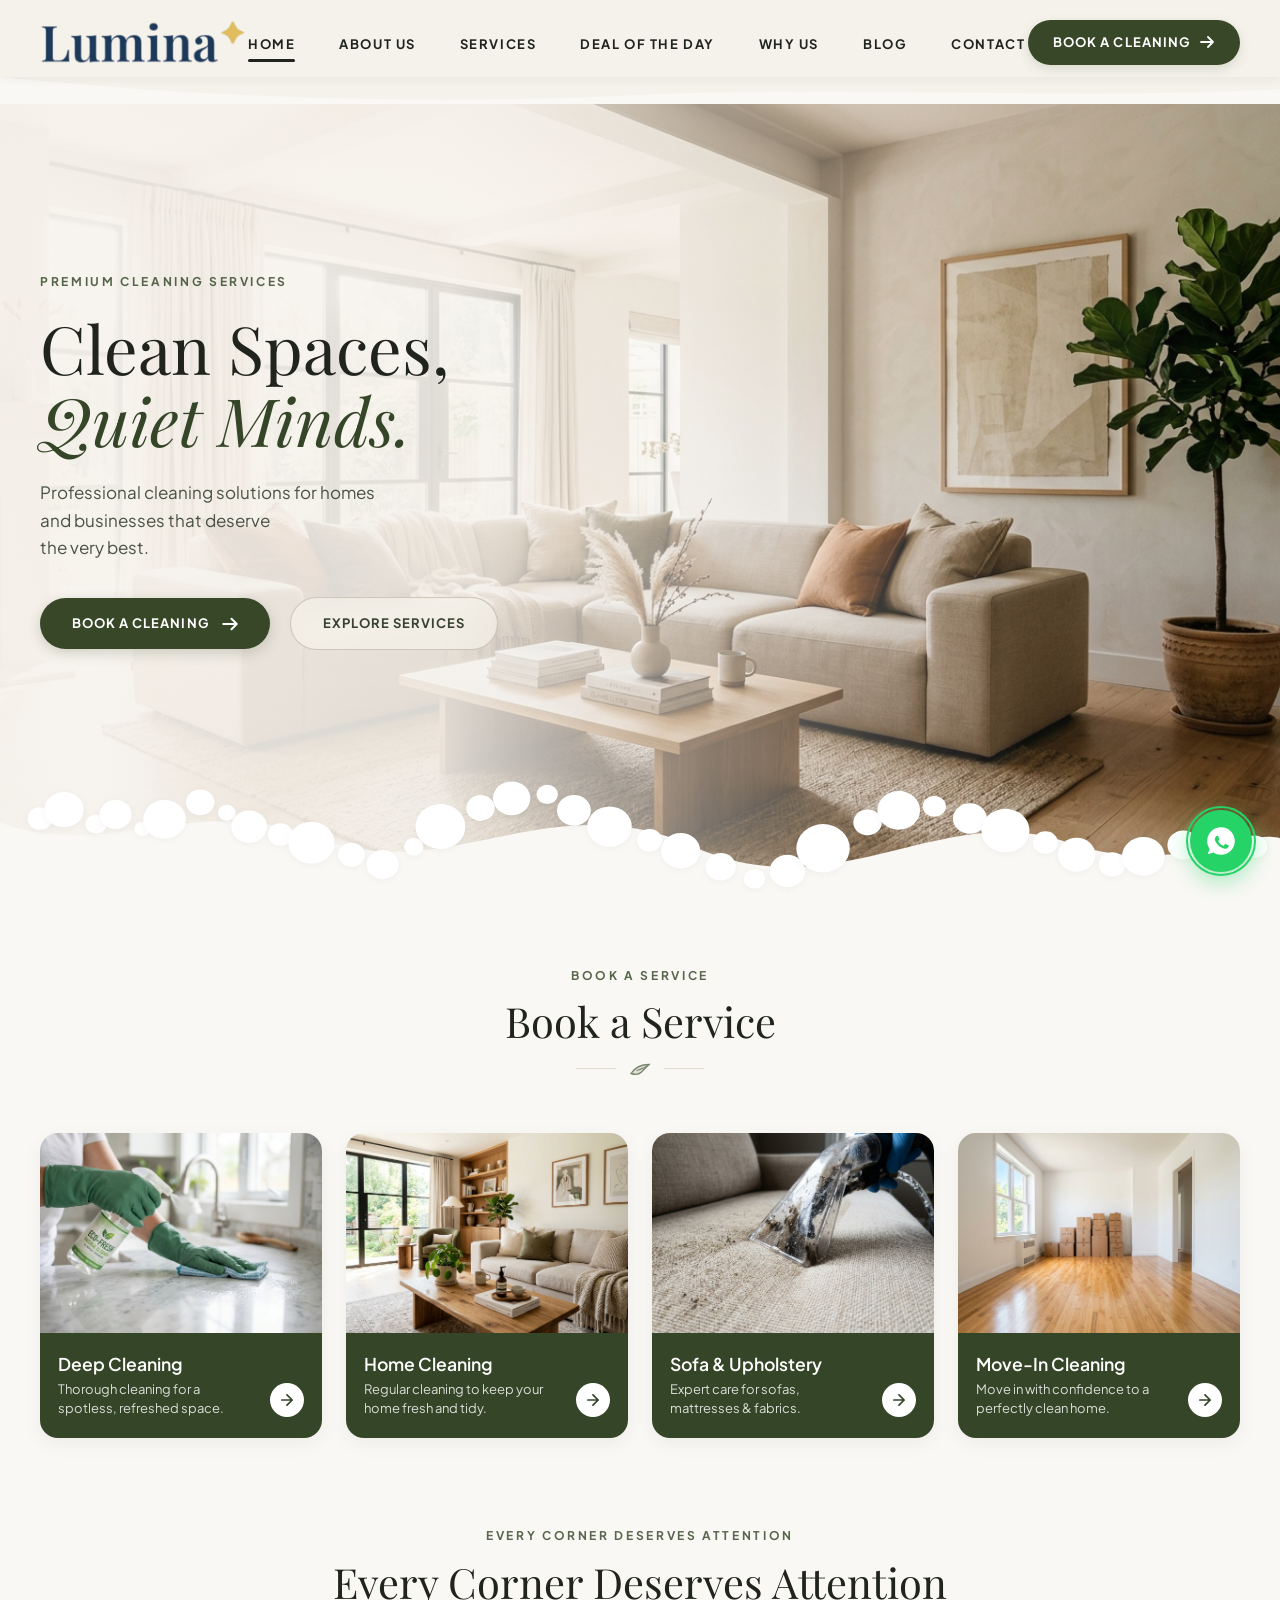
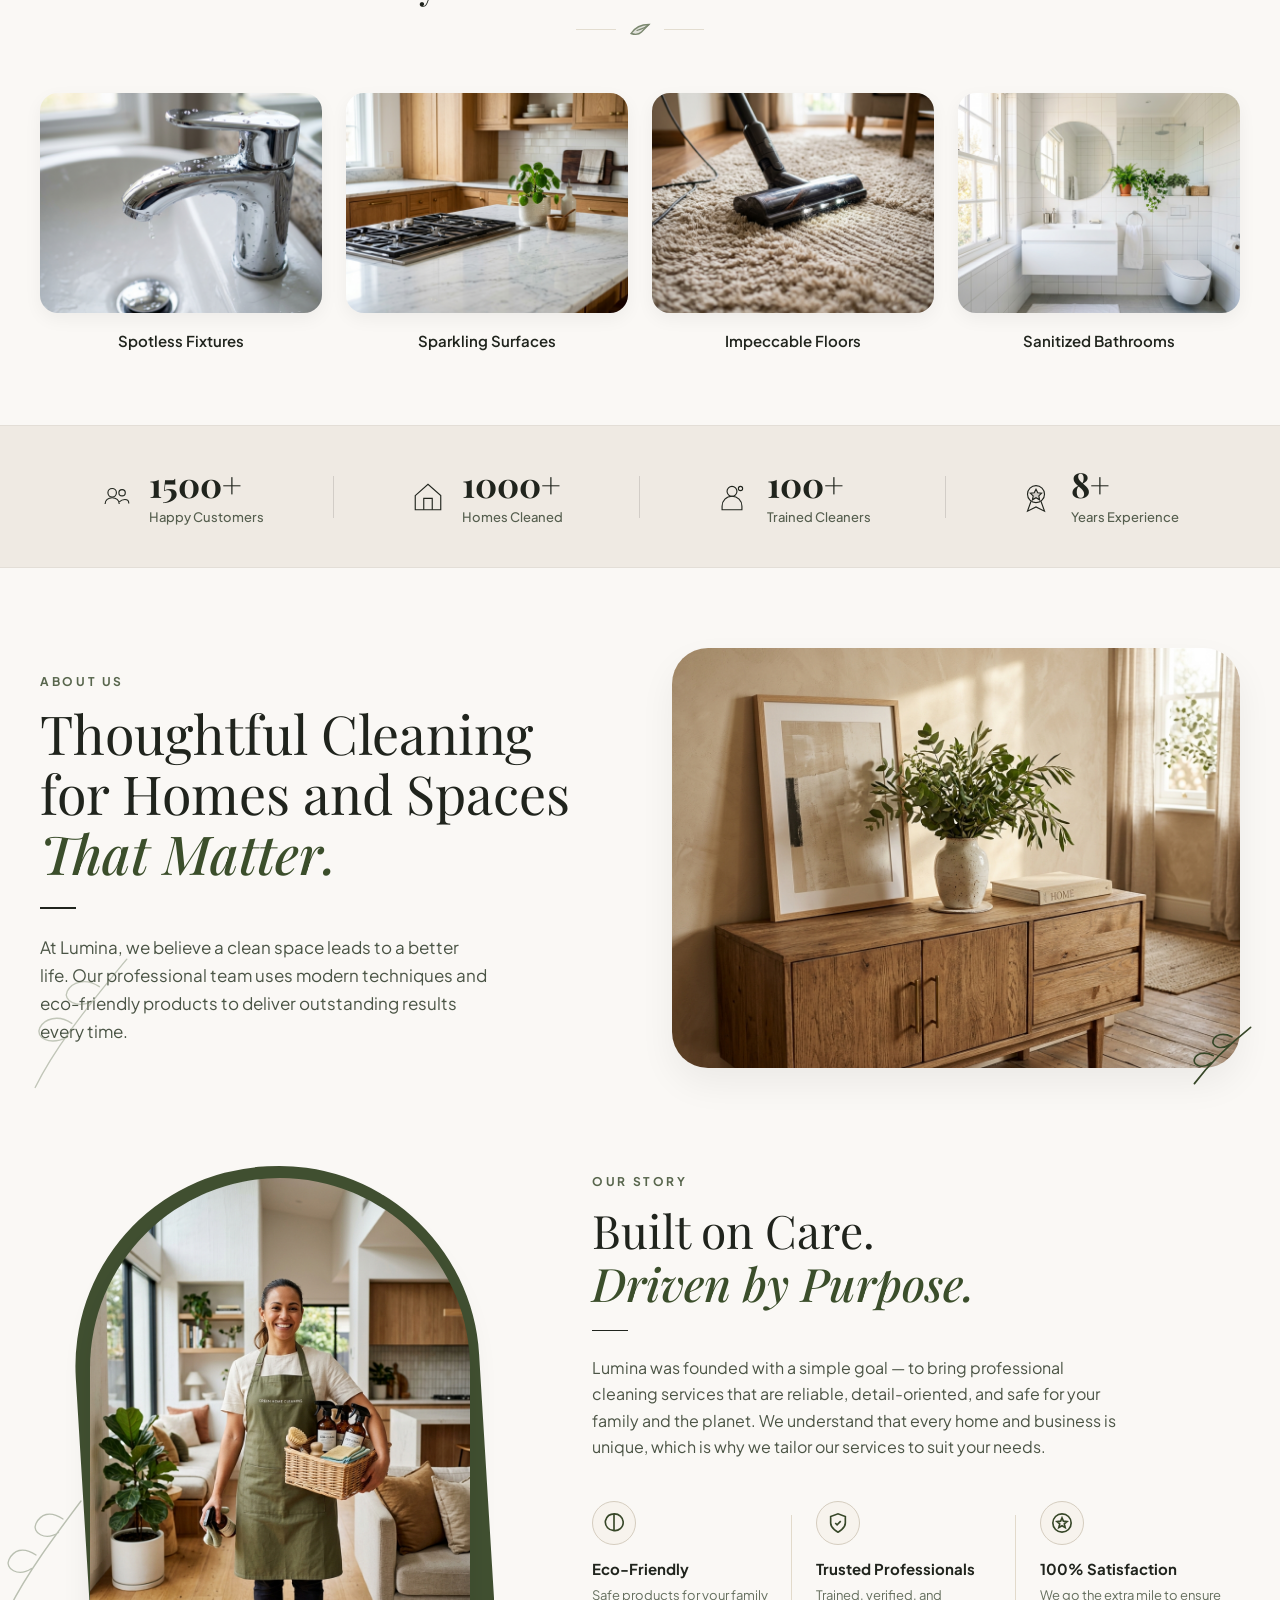
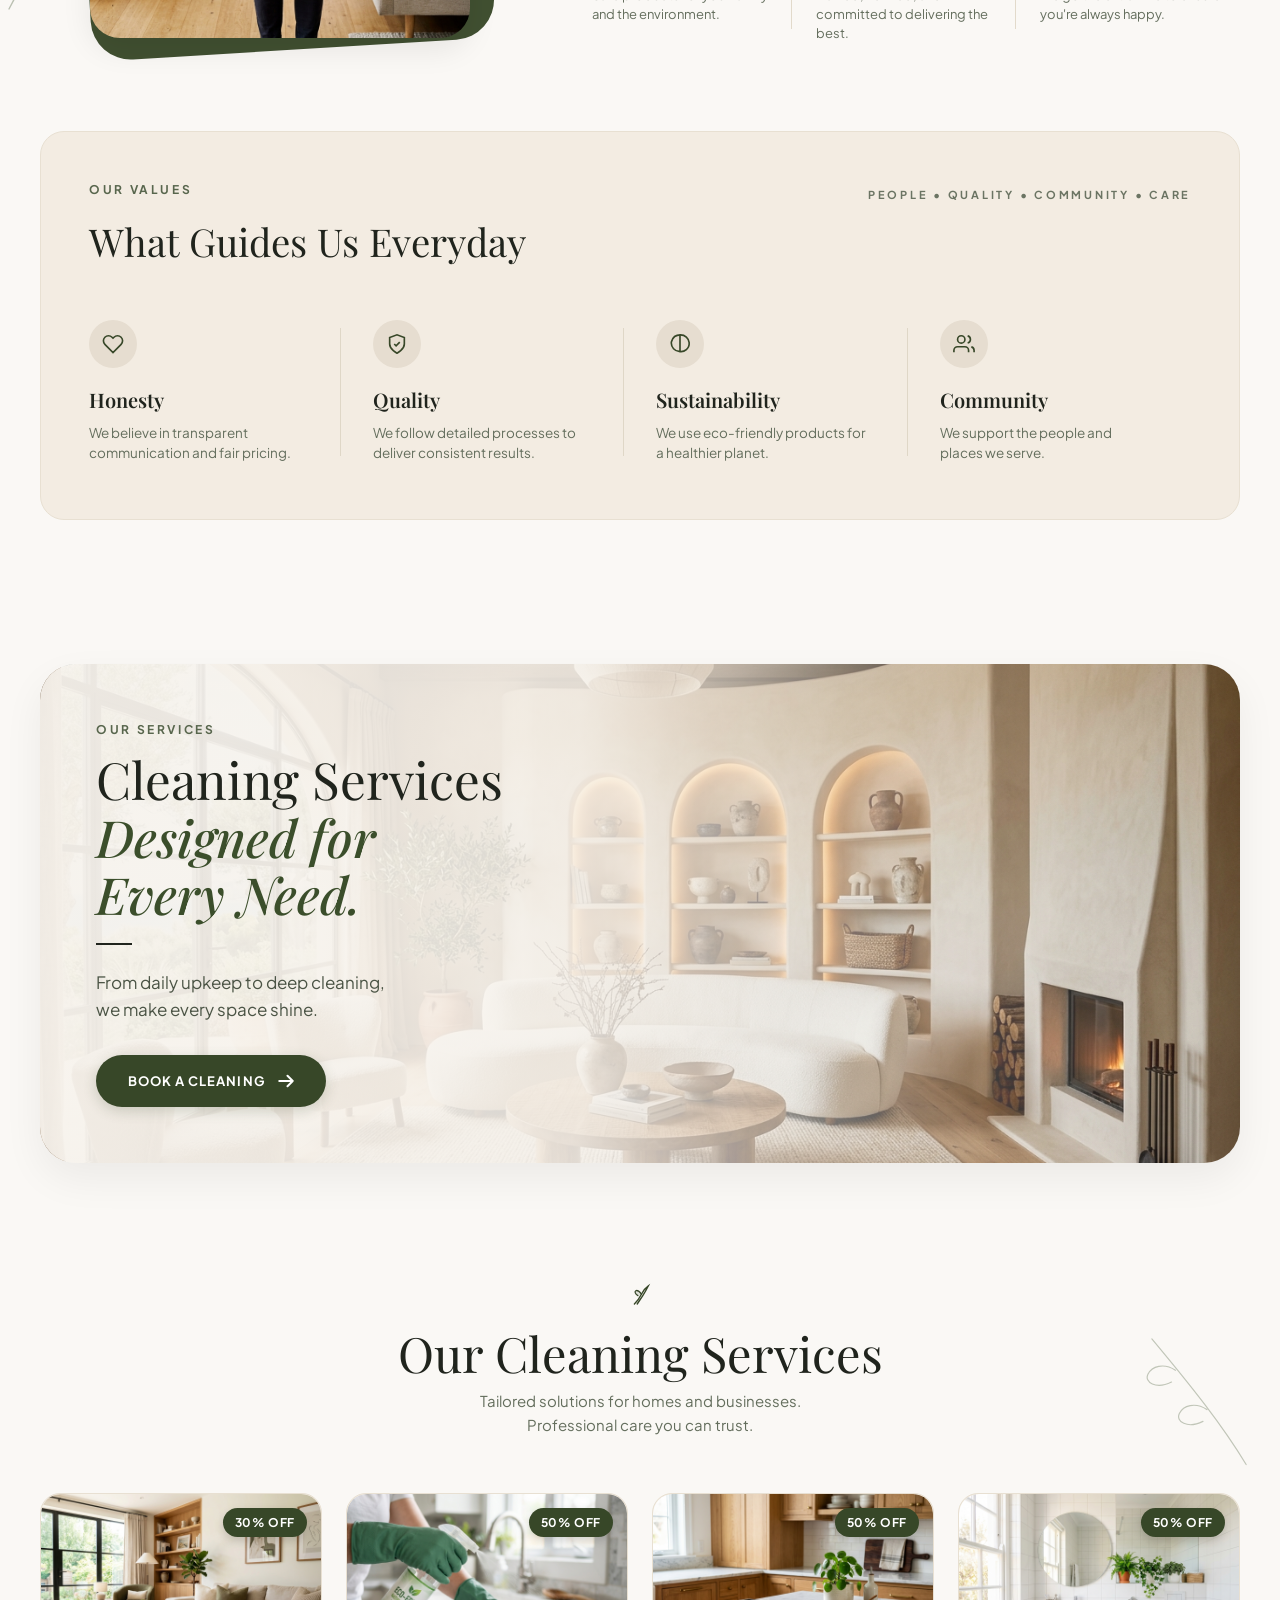
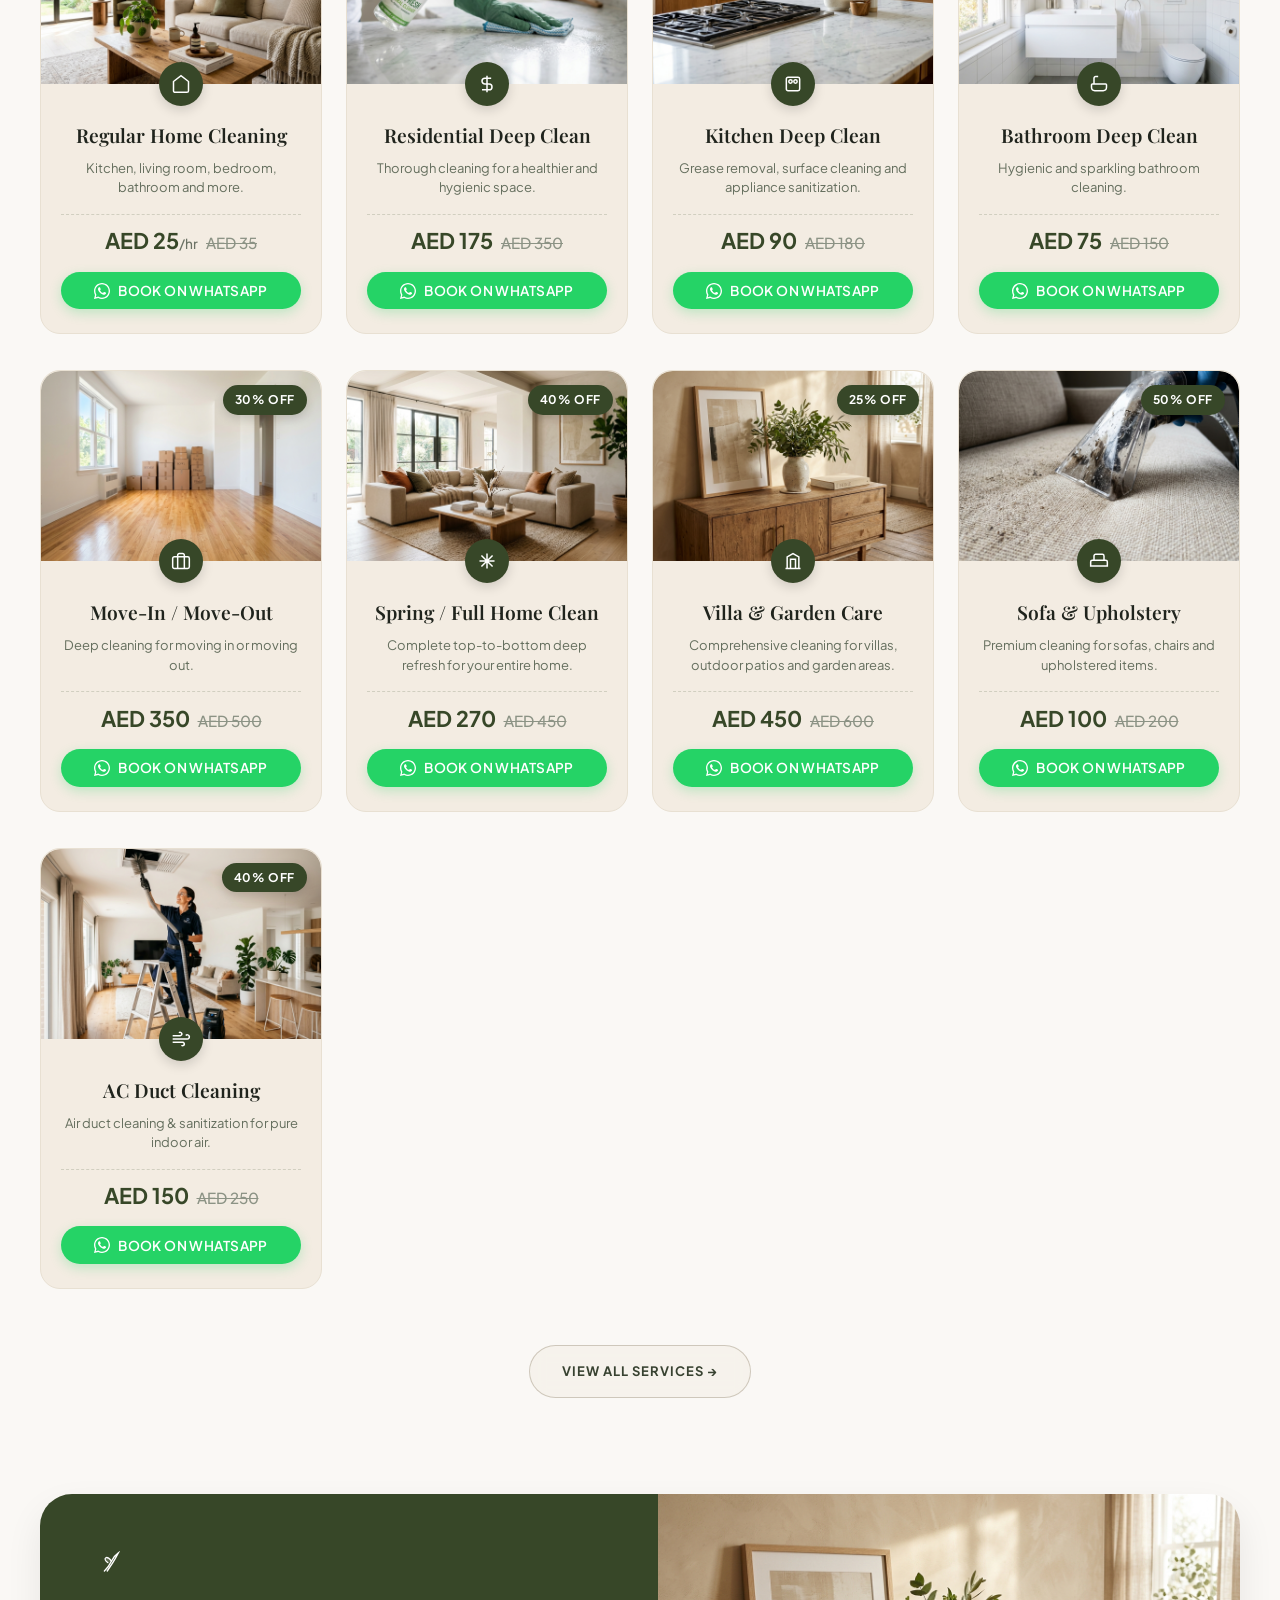
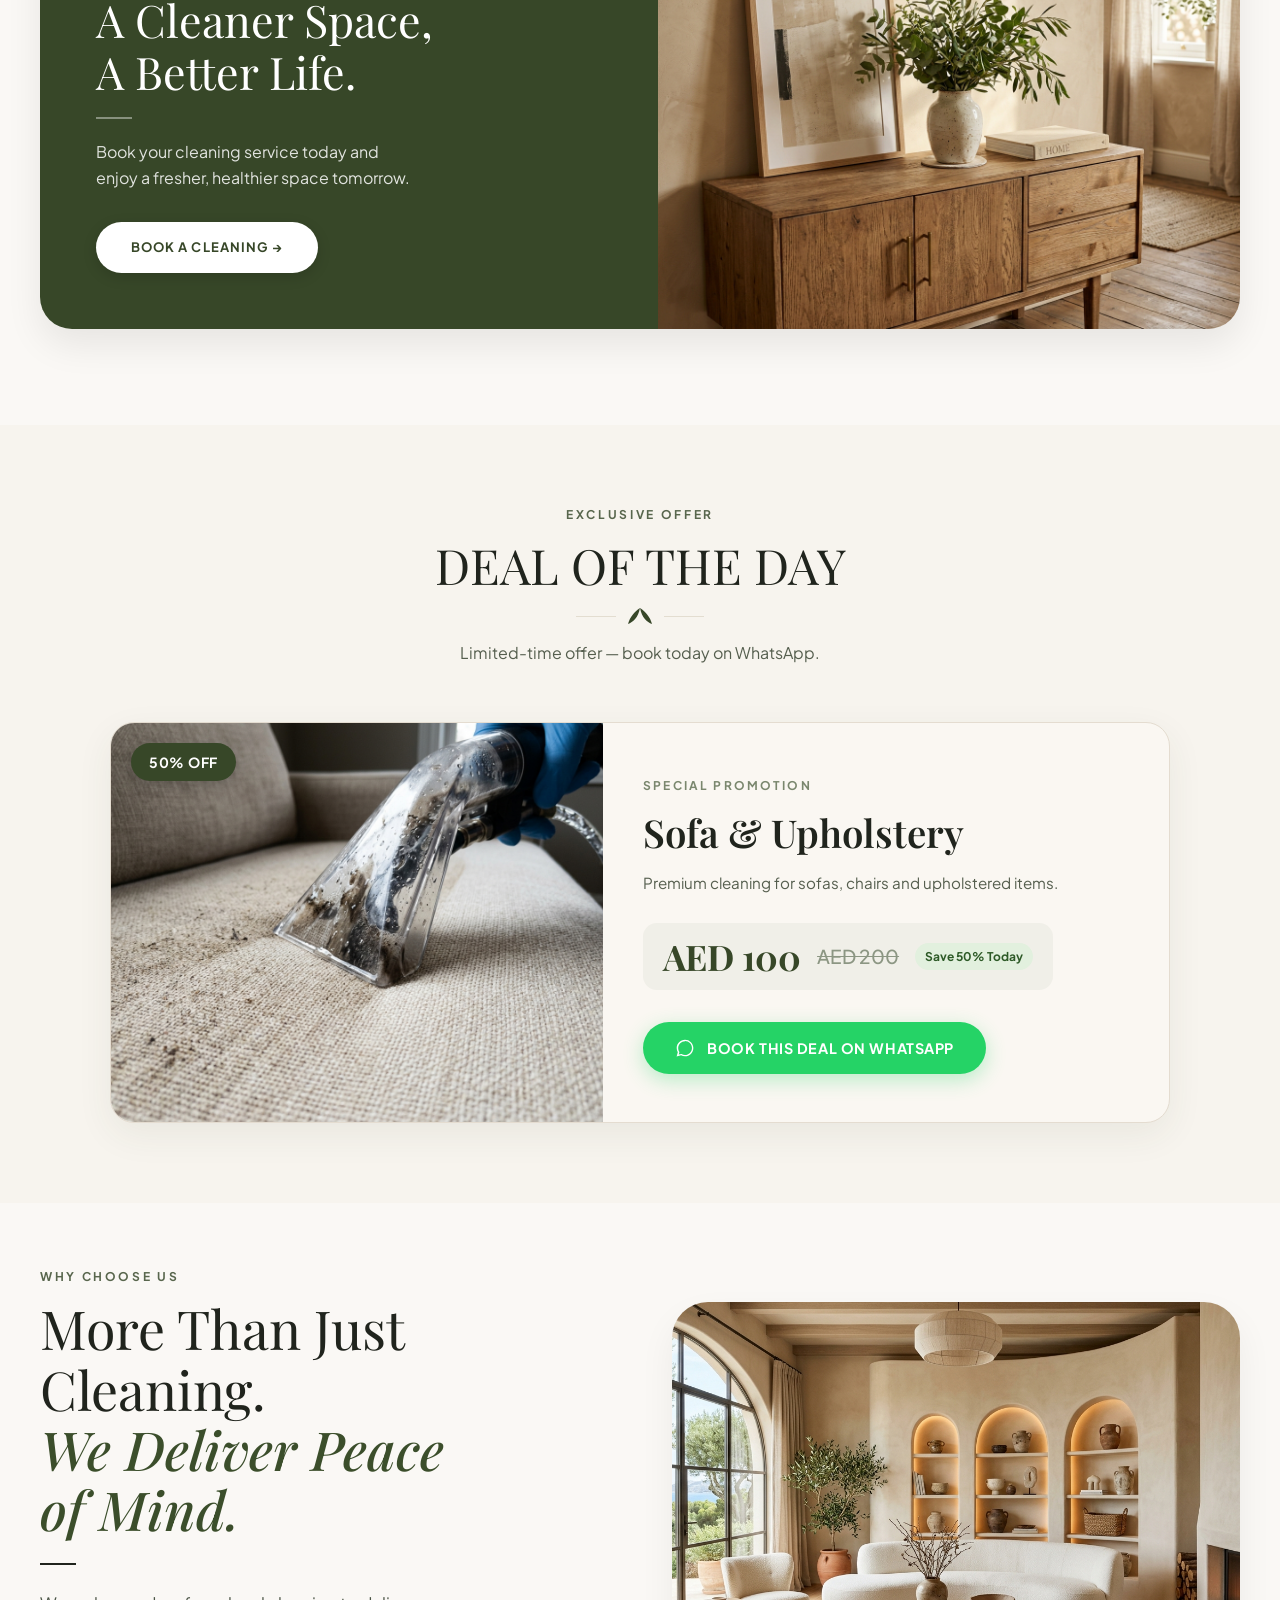
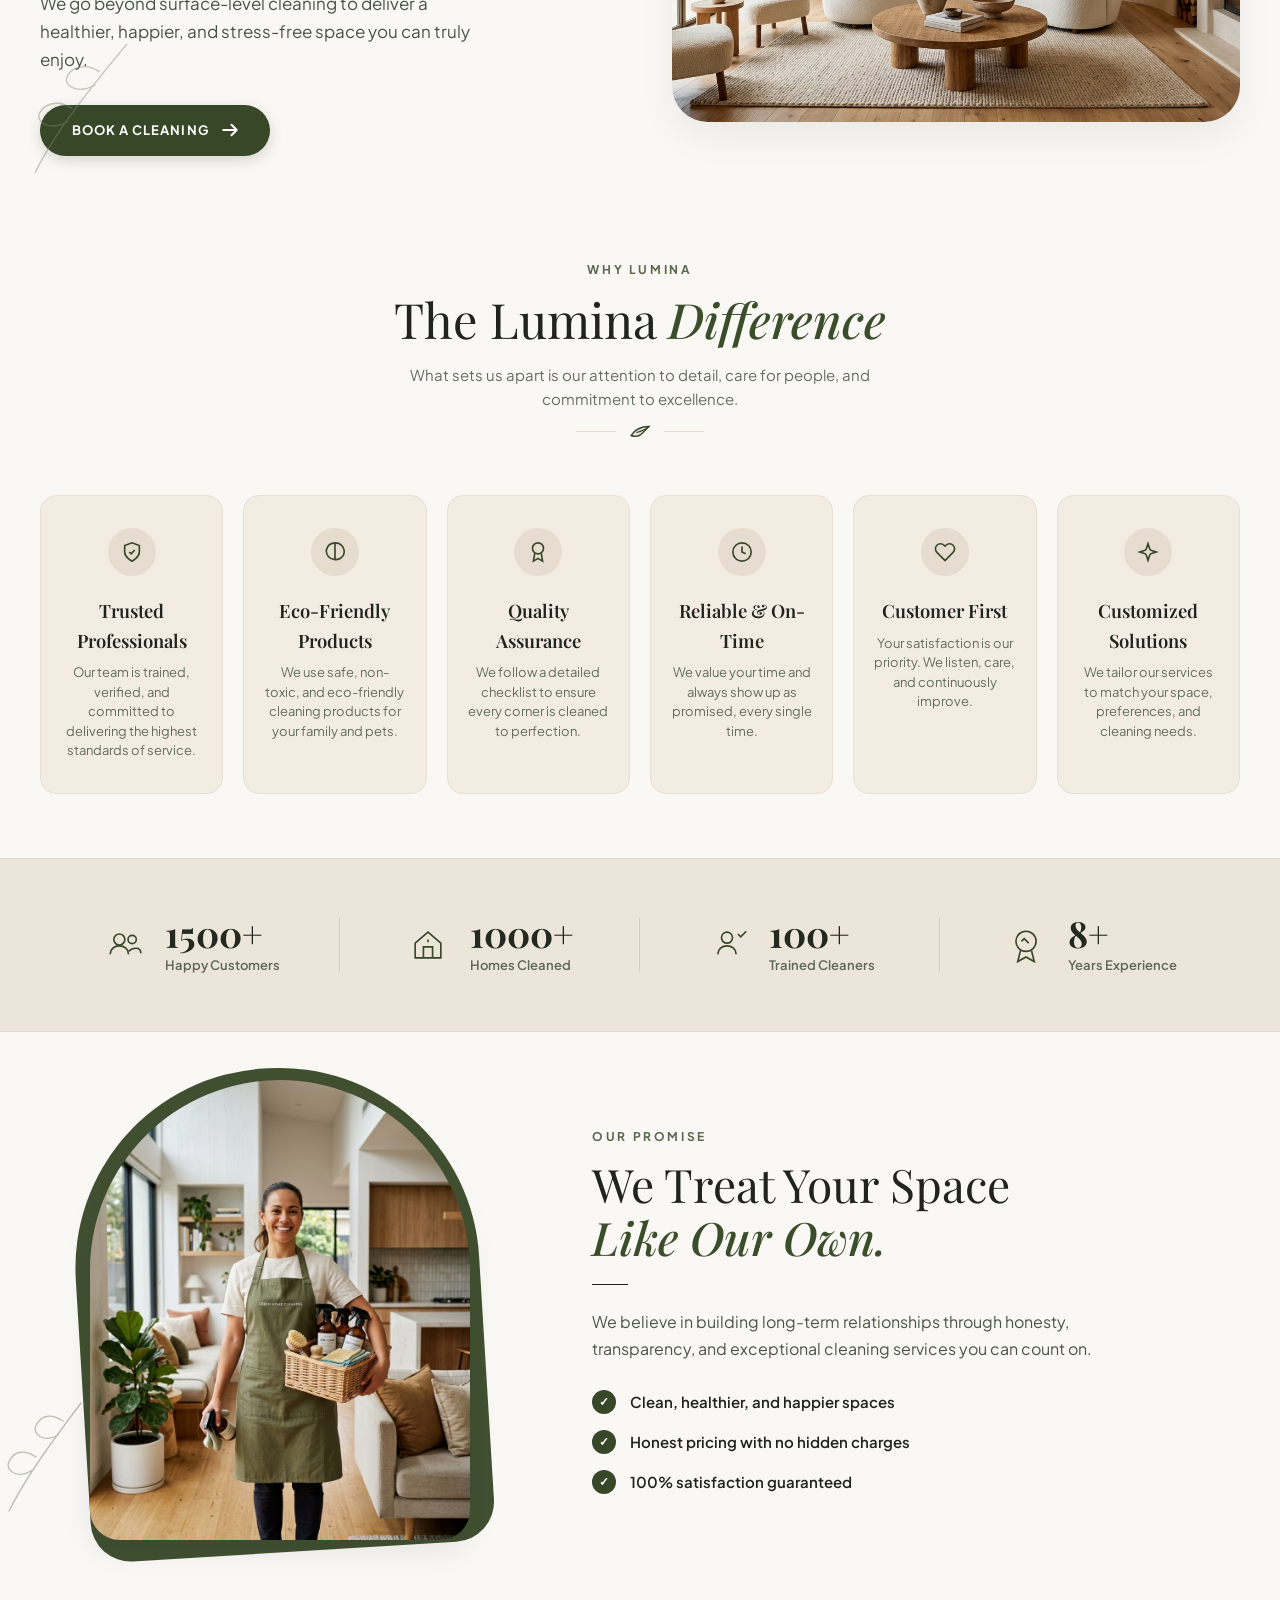
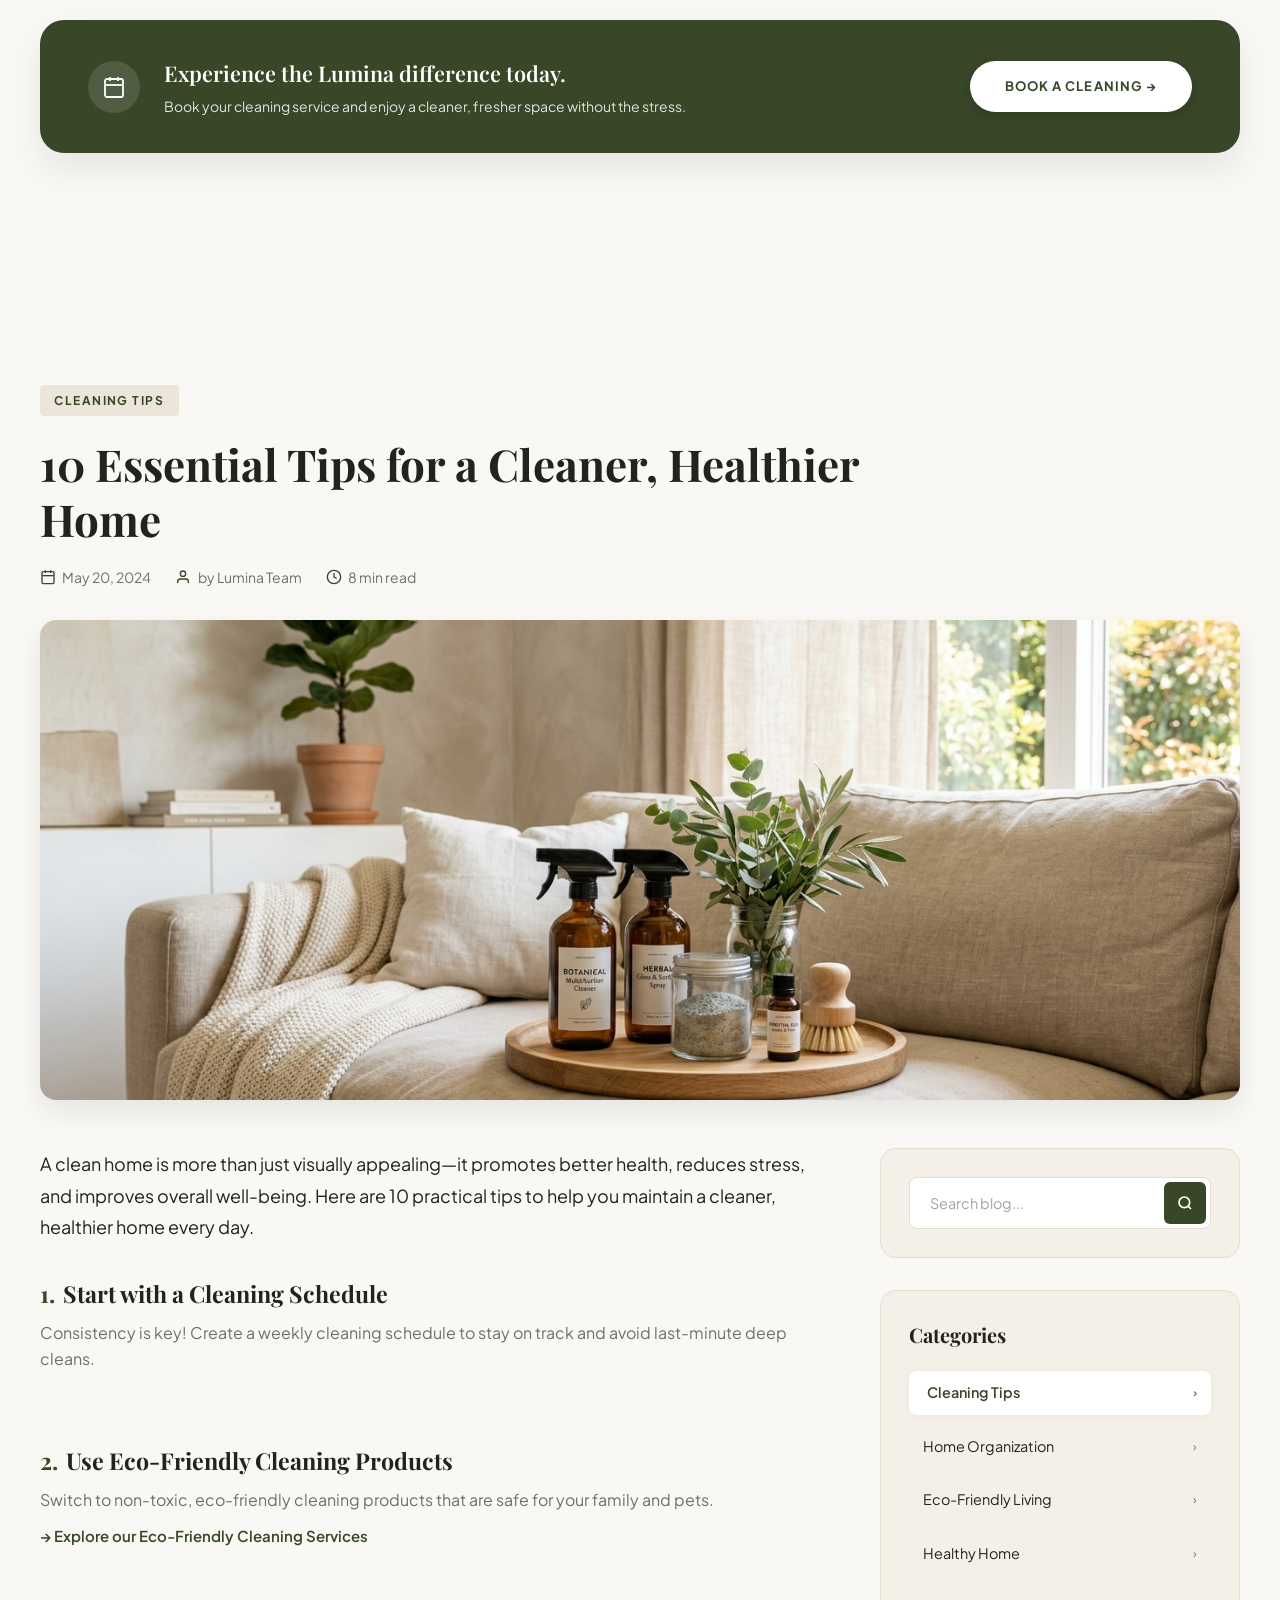
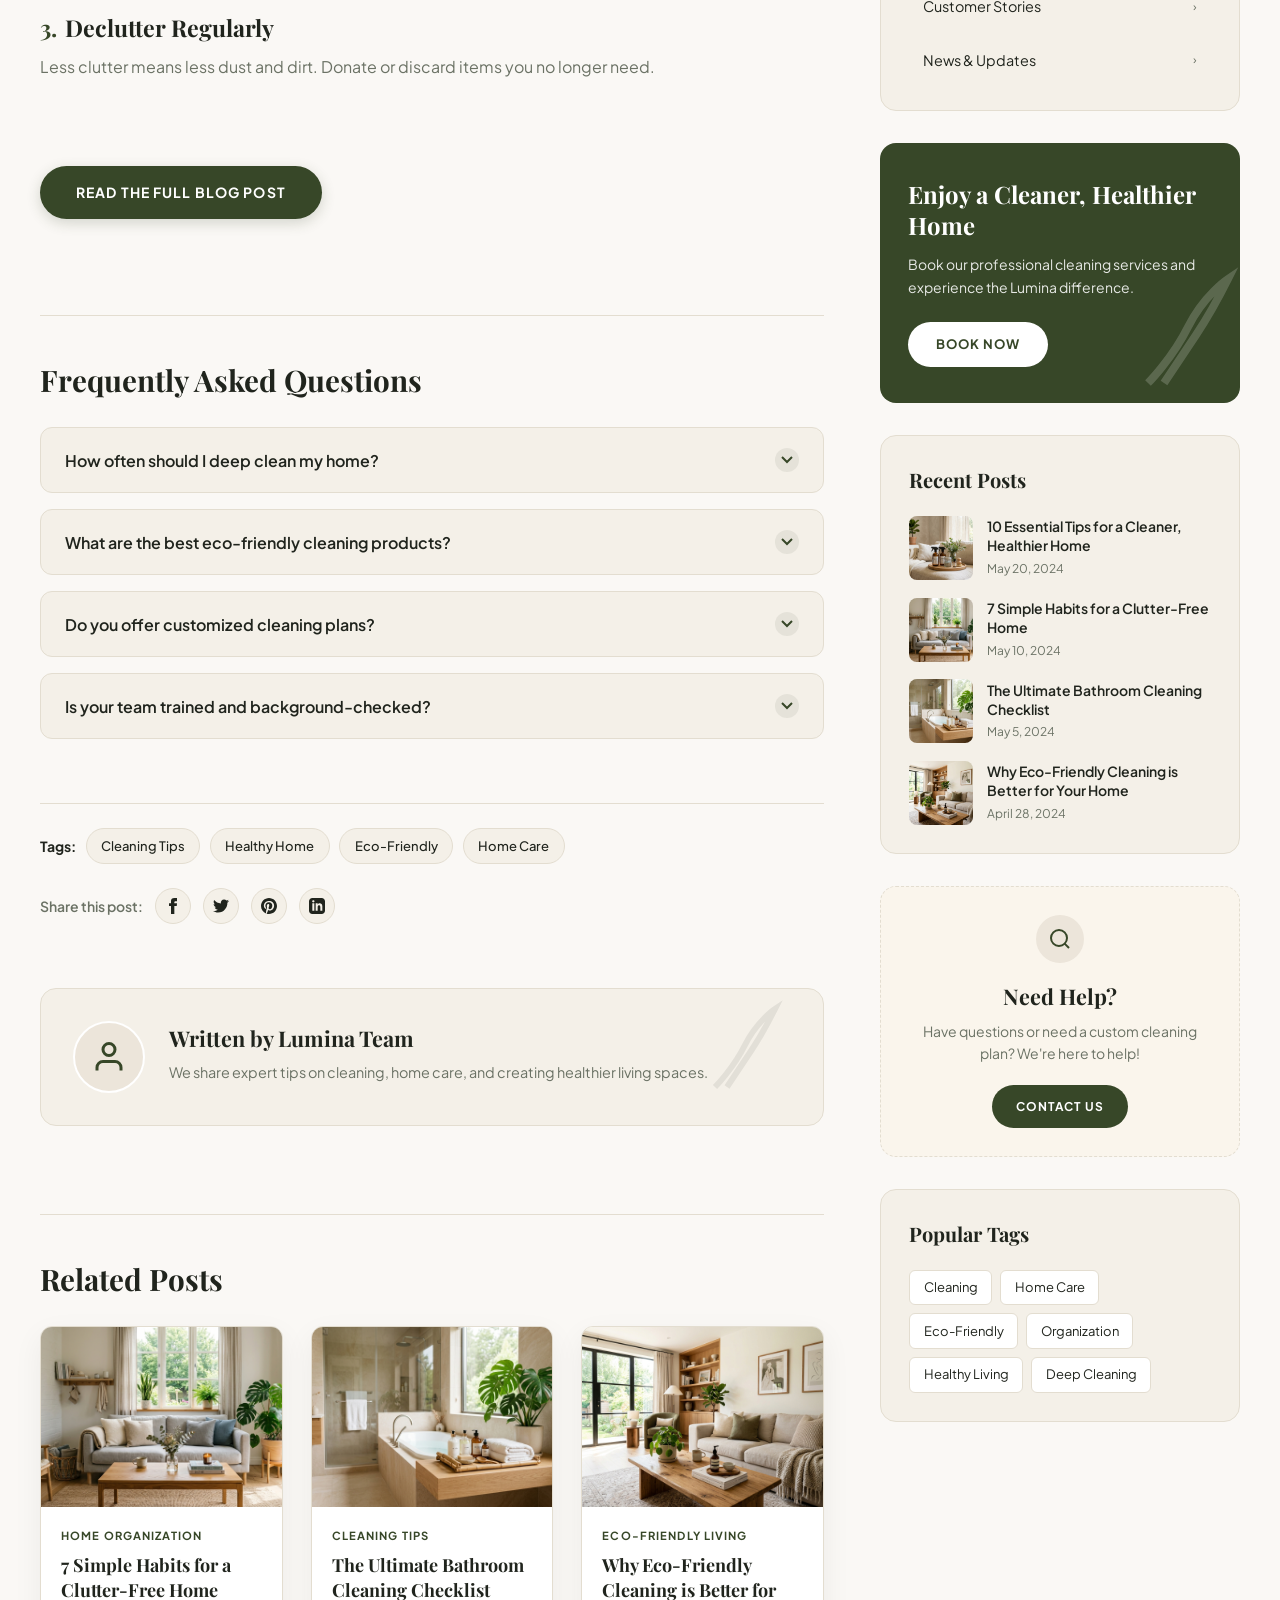
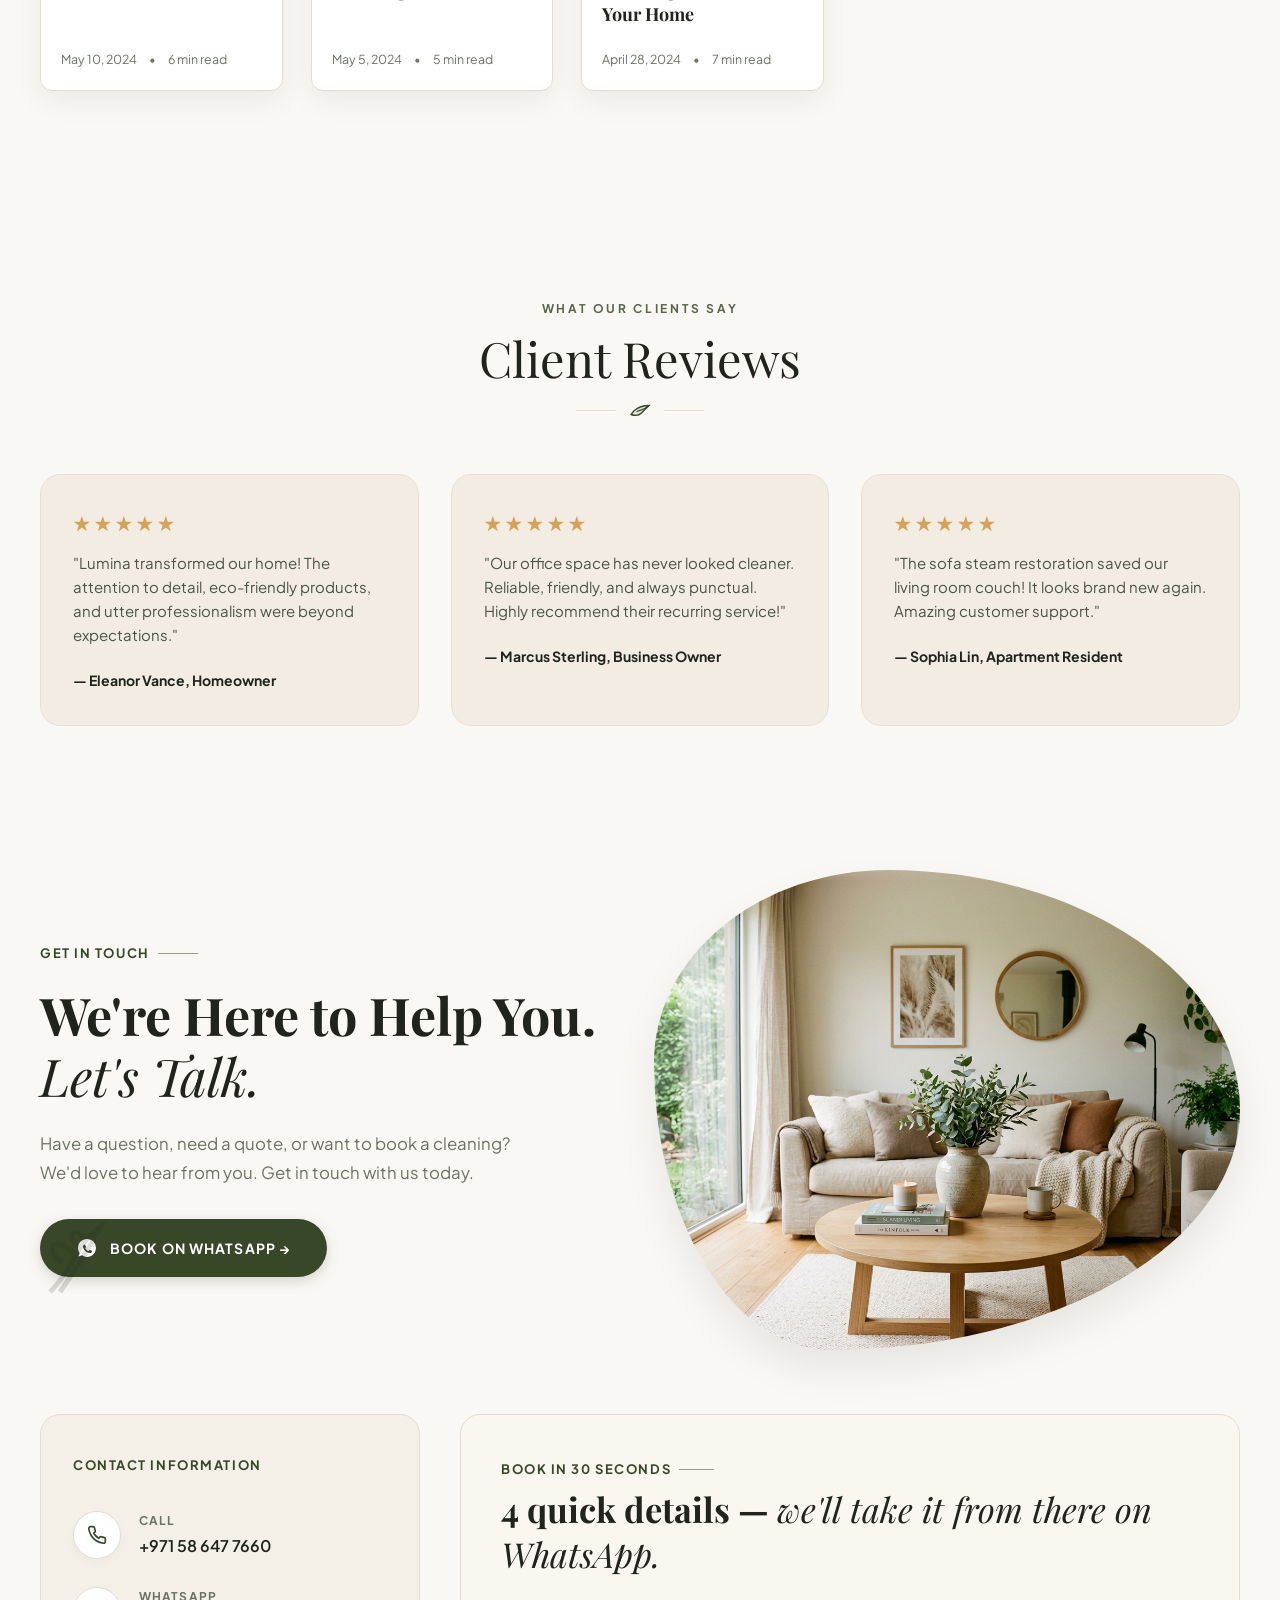
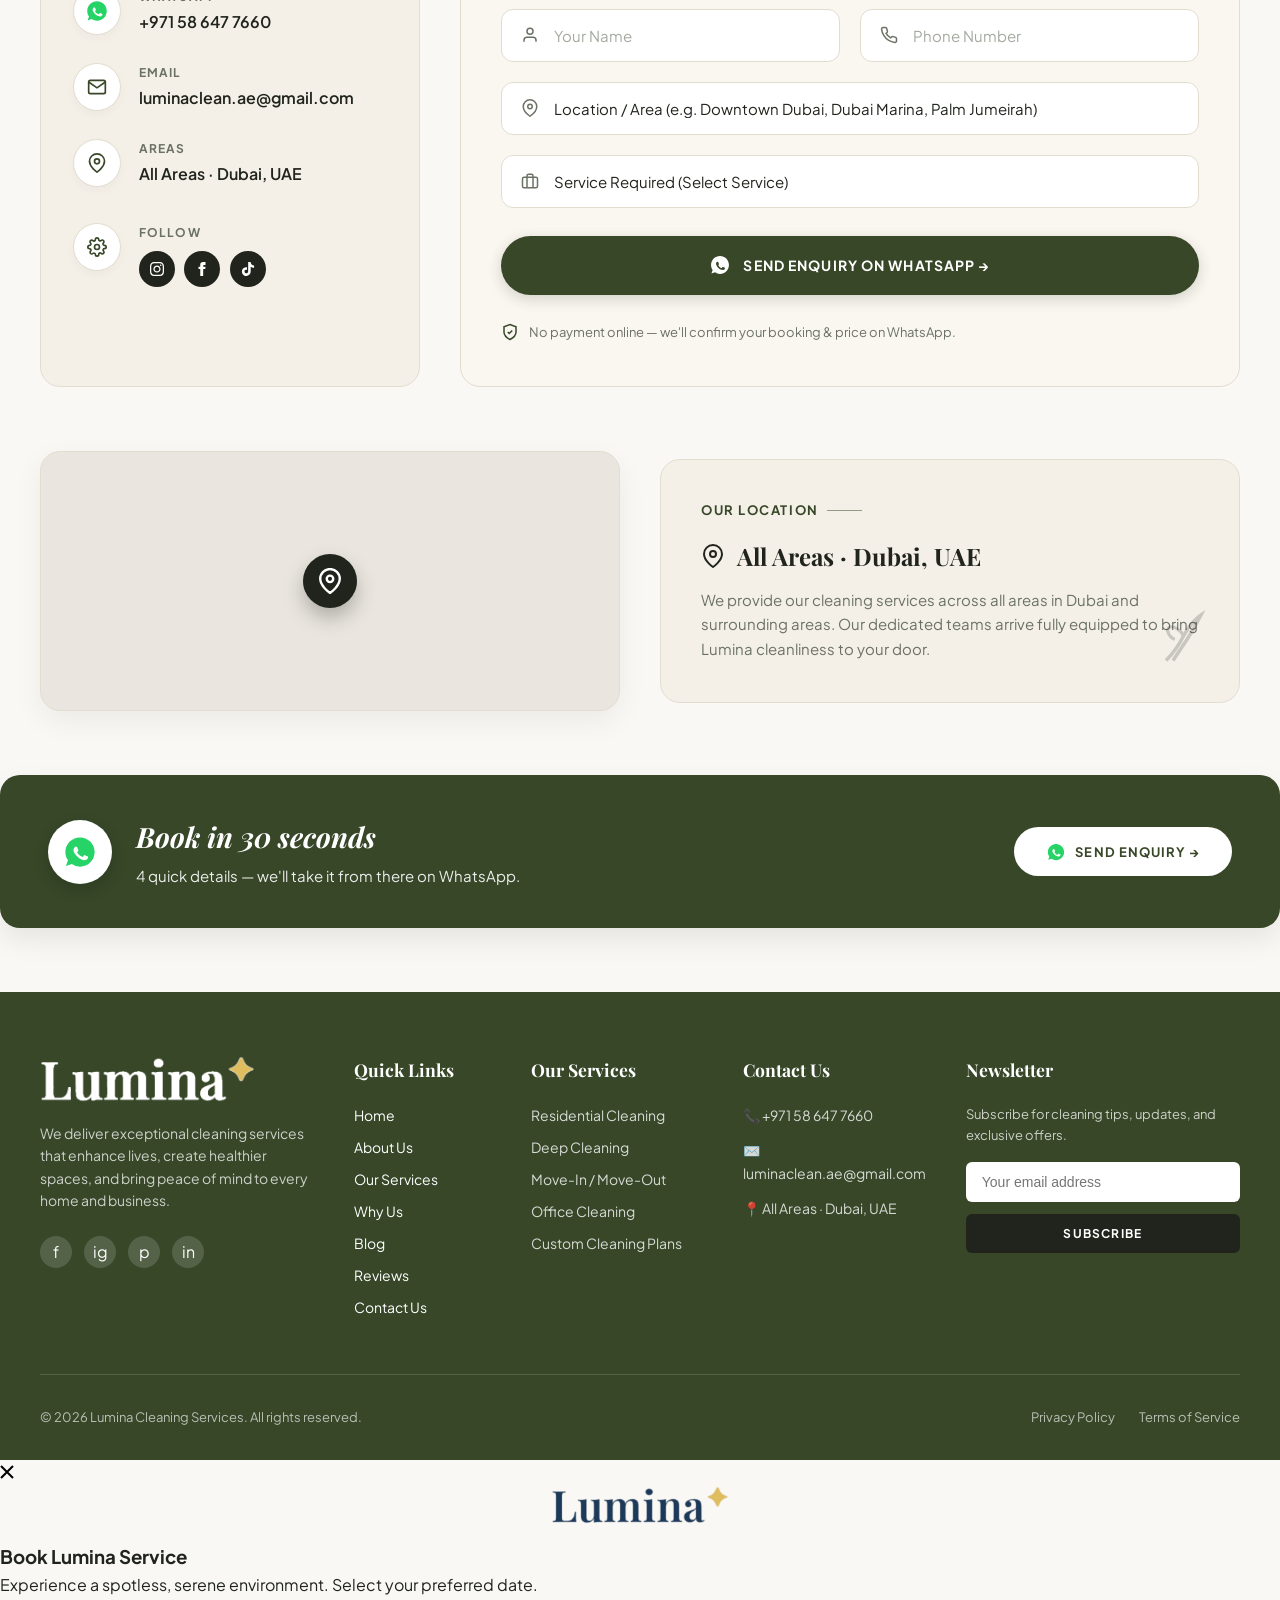
==== about.html @ 500ff211 "Replace AC Dust Cleaning with AC Duct Cleaning" ====
<!DOCTYPE html>
<html lang="en">

<head>
  <meta charset="UTF-8">
  <meta name="viewport" content="width=device-width, initial-scale=1.0">
  <title>About Us - Lumina Cleaning Services</title>
  <meta name="description"
    content="Professional cleaning solutions for homes and businesses that deserve the very best. Premium eco-friendly cleaning services with guaranteed satisfaction.">
  <!-- Favicon -->
  <link rel="icon" type="image/png" href="assets/favicon.png">
  <link rel="shortcut icon" href="assets/favicon.ico">
  <link rel="apple-touch-icon" href="assets/favicon.png">
  <link rel="stylesheet" href="styles.css">
</head>

<body>

  <!-- ==========================================
       HEADER & NAVIGATION BAR
       ========================================== -->
  <header class="header" id="header">
    <div class="header-container">

      <!-- Brand Logo -->
      <a href="#home" class="logo" id="brand-logo" aria-label="Lumina Cleaning Services Home">
        <img src="assets/logo.png" alt="Lumina Cleaning Services Logo" class="brand-logo-img">
      </a>

      <!-- Navigation Links Matching Picture -->
      <nav aria-label="Main Navigation">
        <ul class="nav-menu" id="nav-menu">
          <li><a href="#home" class="nav-link active" id="nav-home">HOME</a></li>
          <li><a href="#about" class="nav-link" id="nav-about">ABOUT US</a></li>
          <li><a href="#services" class="nav-link" id="nav-services">SERVICES</a></li>
          <li><a href="#promotions" class="nav-link" id="nav-deal">DEAL OF THE DAY</a></li>
          <li><a href="#why-us" class="nav-link" id="nav-whyus">WHY US</a></li>
          <li><a href="#blog" class="nav-link" id="nav-blog">BLOG</a></li>
          <li><a href="#contact" class="nav-link" id="nav-contact">CONTACT</a></li>
        </ul>
      </nav>

      <!-- Action CTA Button -->
      <div style="display: flex; align-items: center; gap: 1rem;">
        <a href="#contact" class="btn-header-cta" id="btn-header-book">
          <span>BOOK A CLEANING</span>
          <svg width="14" height="12" viewBox="0 0 14 12" fill="none" xmlns="http://www.w3.org/2000/svg">
            <path d="M8 1L13 6M13 6L8 11M13 6H1" stroke="currentColor" stroke-width="1.8" stroke-linecap="round"
              stroke-linejoin="round" />
          </svg>
        </a>

        <!-- Mobile Toggle Button -->
        <button class="mobile-nav-toggle" id="mobile-toggle" aria-label="Toggle menu">
          <span></span>
          <span></span>
          <span></span>
        </button>
      </div>

    </div>
  </header>

  <!-- Top Header Wave Divider (Organic curve separating header and hero) -->
  <div class="header-wave-divider">
    <svg viewBox="0 0 1440 28" fill="none" preserveAspectRatio="none" xmlns="http://www.w3.org/2000/svg">
      <path d="M0 0C240 22 480 28 720 18C960 8 1200 24 1440 12V28H0V0Z" fill="#FAF8F5" />
    </svg>
  </div>

  <!-- ==========================================
       SECTION 1: HOME (HERO BANNER)
       ========================================== -->
  <section id="home" class="hero">
    <div class="hero-overlay"></div>

    <div class="hero-container">
      <div class="hero-content">
        <!-- Eyebrow Subtitle -->
        <span class="hero-eyebrow" id="hero-eyebrow">PREMIUM CLEANING SERVICES</span>

        <!-- Main Headline -->
        <h1 class="hero-title" id="hero-title">
          Clean Spaces,<br>
          <span style="font-style: italic; color: #354527;">Quiet Minds.</span>
        </h1>

        <!-- Descriptive Paragraph -->
        <p class="hero-description" id="hero-description">
          Professional cleaning solutions for homes<br>
          and businesses that deserve<br>
          the very best.
        </p>

        <!-- Action Buttons -->
        <div class="hero-actions">
          <a href="#contact" class="btn-primary-hero" id="btn-hero-book">
            <span>BOOK A CLEANING</span>
            <svg width="16" height="14" viewBox="0 0 16 14" fill="none" xmlns="http://www.w3.org/2000/svg">
              <path d="M9.5 1.75L14.75 7M14.75 7L9.5 12.25M14.75 7H1.25" stroke="currentColor" stroke-width="2"
                stroke-linecap="round" stroke-linejoin="round" />
            </svg>
          </a>

          <a href="#services" class="btn-secondary-hero" id="btn-hero-explore">
            EXPLORE SERVICES
          </a>
        </div>
      </div>
    </div>

    <!-- FOAM & SOAP BUBBLE BOTTOM WAVE EFFECT -->
    <div class="foam-wave-container">
      <svg class="foam-svg" viewBox="0 0 1440 180" fill="none" preserveAspectRatio="none"
        xmlns="http://www.w3.org/2000/svg">
        <path class="foam-wave-path" d="M0 90 
                 C 120 140, 220 50, 360 110 
                 C 500 170, 620 40, 780 120 
                 C 940 200, 1060 60, 1200 115 
                 C 1320 160, 1400 95, 1440 110 
                 L 1440 180 L 0 180 Z" />

        <g class="foam-bubbles-group">
          <g class="anim-float-1">
            <circle class="foam-bubble" cx="45" cy="85" r="14" />
            <circle class="foam-bubble-highlight" cx="41" cy="81" r="4" fill="white" opacity="0.8" />
            <circle class="foam-bubble" cx="72" cy="74" r="22" />
            <circle class="foam-bubble-highlight" cx="66" cy="68" r="6" fill="white" opacity="0.8" />
            <circle class="foam-bubble" cx="108" cy="92" r="12" />
            <circle class="foam-bubble" cx="130" cy="80" r="18" />
            <circle class="foam-bubble" cx="160" cy="98" r="9" />
            <circle class="foam-bubble" cx="185" cy="86" r="24" />
            <circle class="foam-bubble-highlight" cx="178" cy="79" r="7" fill="white" opacity="0.8" />
            <circle class="foam-bubble" cx="225" cy="65" r="16" />
            <circle class="foam-bubble" cx="255" cy="78" r="10" />
            <circle class="foam-bubble" cx="280" cy="95" r="20" />
            <circle class="foam-bubble" cx="315" cy="105" r="14" />
          </g>
          <g class="anim-float-2">
            <circle class="foam-bubble" cx="350" cy="115" r="26" />
            <circle class="foam-bubble-highlight" cx="342" cy="107" r="8" fill="white" opacity="0.8" />
            <circle class="foam-bubble" cx="395" cy="130" r="15" />
            <circle class="foam-bubble" cx="430" cy="142" r="18" />
            <circle class="foam-bubble" cx="465" cy="120" r="11" />
            <circle class="foam-bubble" cx="495" cy="95" r="28" />
            <circle class="foam-bubble-highlight" cx="486" cy="86" r="9" fill="white" opacity="0.85" />
            <circle class="foam-bubble" cx="540" cy="72" r="16" />
            <circle class="foam-bubble" cx="575" cy="60" r="21" />
            <circle class="foam-bubble" cx="615" cy="55" r="12" />
            <circle class="foam-bubble" cx="645" cy="75" r="19" />
            <circle class="foam-bubble" cx="685" cy="95" r="25" />
          </g>
          <g class="anim-float-3">
            <circle class="foam-bubble" cx="730" cy="112" r="14" />
            <circle class="foam-bubble" cx="765" cy="125" r="22" />
            <circle class="foam-bubble-highlight" cx="758" cy="118" r="6" fill="white" opacity="0.8" />
            <circle class="foam-bubble" cx="810" cy="145" r="17" />
            <circle class="foam-bubble" cx="848" cy="160" r="12" />
            <circle class="foam-bubble" cx="885" cy="150" r="20" />
            <circle class="foam-bubble" cx="925" cy="122" r="30" />
            <circle class="foam-bubble-highlight" cx="914" cy="111" r="10" fill="white" opacity="0.85" />
            <circle class="foam-bubble" cx="975" cy="90" r="16" />
            <circle class="foam-bubble" cx="1010" cy="75" r="24" />
            <circle class="foam-bubble-highlight" cx="1002" cy="67" r="7" fill="white" opacity="0.8" />
            <circle class="foam-bubble" cx="1050" cy="70" r="13" />
          </g>
          <g class="anim-float-1">
            <circle class="foam-bubble" cx="1090" cy="85" r="19" />
            <circle class="foam-bubble" cx="1130" cy="100" r="27" />
            <circle class="foam-bubble-highlight" cx="1120" cy="90" r="8" fill="white" opacity="0.8" />
            <circle class="foam-bubble" cx="1175" cy="115" r="14" />
            <circle class="foam-bubble" cx="1210" cy="130" r="21" />
            <circle class="foam-bubble" cx="1250" cy="142" r="15" />
            <circle class="foam-bubble" cx="1285" cy="132" r="24" />
            <circle class="foam-bubble-highlight" cx="1277" cy="124" r="7" fill="white" opacity="0.8" />
            <circle class="foam-bubble" cx="1330" cy="118" r="18" />
            <circle class="foam-bubble" cx="1370" cy="110" r="22" />
            <circle class="foam-bubble" cx="1410" cy="120" r="14" />
          </g>
        </g>
      </svg>
    </div>
  </section>

  <!-- ==========================================
       SECTION 2: BOOK A SERVICE (EXACT DESIGN MATCH)
       ========================================== -->
  <section class="book-service-section">
    <div class="section-container">
      <div class="section-header-center">
        <span class="section-eyebrow">BOOK A SERVICE</span>
        <h2 class="section-title-main" style="font-family: var(--font-serif); font-size: 2.6rem; color: #20241D; font-weight: 400; margin-top: 0.2rem;">Book a Service</h2>
        <div class="leaf-divider" style="margin-top: 0.6rem;">
          <div class="leaf-divider-line"></div>
          <svg class="leaf-divider-svg" viewBox="0 0 32 20" fill="none" xmlns="http://www.w3.org/2000/svg">
            <path d="M4 16C8 10 16 4 28 4C28 4 22 10 18 14C14 18 10 18 4 16Z" stroke="#7A876E" stroke-width="1.8" fill="rgba(122, 135, 110, 0.2)" />
            <path d="M12 12C16 10 22 10 28 4" stroke="#7A876E" stroke-width="1.5" stroke-linecap="round" />
          </svg>
          <div class="leaf-divider-line"></div>
        </div>
      </div>

      <!-- 4-CARD GRID -->
      <div class="book-cards-grid">
        <!-- Card 1 -->
        <div class="book-card" onclick="openBookingModal('Deep Cleaning')">
          <div class="book-card-img-wrap">
            <img src="assets/service_deep_cleaning.jpg" alt="Deep Cleaning" class="book-card-img" />
          </div>
          <div class="book-card-body">
            <div class="book-card-content">
              <h3 class="book-card-title">Deep Cleaning</h3>
              <p class="book-card-desc">Thorough cleaning for a spotless, refreshed space.</p>
            </div>
            <button class="btn-circle-arrow" aria-label="Book Deep Cleaning">
              <svg width="12" height="12" viewBox="0 0 14 14" fill="none" xmlns="http://www.w3.org/2000/svg">
                <path d="M1 7H13M13 7L7 1M13 7L7 13" stroke="#354527" stroke-width="2" stroke-linecap="round" stroke-linejoin="round"/>
              </svg>
            </button>
          </div>
        </div>

        <!-- Card 2 -->
        <div class="book-card" onclick="openBookingModal('Home Cleaning')">
          <div class="book-card-img-wrap">
            <img src="assets/service_home_cleaning.jpg" alt="Home Cleaning" class="book-card-img" />
          </div>
          <div class="book-card-body">
            <div class="book-card-content">
              <h3 class="book-card-title">Home Cleaning</h3>
              <p class="book-card-desc">Regular cleaning to keep your home fresh and tidy.</p>
            </div>
            <button class="btn-circle-arrow" aria-label="Book Home Cleaning">
              <svg width="12" height="12" viewBox="0 0 14 14" fill="none" xmlns="http://www.w3.org/2000/svg">
                <path d="M1 7H13M13 7L7 1M13 7L7 13" stroke="#354527" stroke-width="2" stroke-linecap="round" stroke-linejoin="round"/>
              </svg>
            </button>
          </div>
        </div>

        <!-- Card 3 -->
        <div class="book-card" onclick="openBookingModal('Sofa & Upholstery')">
          <div class="book-card-img-wrap">
            <img src="assets/service_sofa_upholstery.jpg" alt="Sofa & Upholstery" class="book-card-img" />
          </div>
          <div class="book-card-body">
            <div class="book-card-content">
              <h3 class="book-card-title">Sofa & Upholstery</h3>
              <p class="book-card-desc">Expert care for sofas, mattresses & fabrics.</p>
            </div>
            <button class="btn-circle-arrow" aria-label="Book Sofa & Upholstery">
              <svg width="12" height="12" viewBox="0 0 14 14" fill="none" xmlns="http://www.w3.org/2000/svg">
                <path d="M1 7H13M13 7L7 1M13 7L7 13" stroke="#354527" stroke-width="2" stroke-linecap="round" stroke-linejoin="round"/>
              </svg>
            </button>
          </div>
        </div>

        <!-- Card 4 -->
        <div class="book-card" onclick="openBookingModal('Move-In Cleaning')">
          <div class="book-card-img-wrap">
            <img src="assets/service_move_in.jpg" alt="Move-In Cleaning" class="book-card-img" />
          </div>
          <div class="book-card-body">
            <div class="book-card-content">
              <h3 class="book-card-title">Move-In Cleaning</h3>
              <p class="book-card-desc">Move in with confidence to a perfectly clean home.</p>
            </div>
            <button class="btn-circle-arrow" aria-label="Book Move-In Cleaning">
              <svg width="12" height="12" viewBox="0 0 14 14" fill="none" xmlns="http://www.w3.org/2000/svg">
                <path d="M1 7H13M13 7L7 1M13 7L7 13" stroke="#354527" stroke-width="2" stroke-linecap="round" stroke-linejoin="round"/>
              </svg>
            </button>
          </div>
        </div>
      </div>
    </div>
  </section>

  <!-- ==========================================
       SECTION 3: EVERY CORNER DESERVES ATTENTION
       ========================================== -->
  <section class="corners-section">
    <div class="section-container">
      <div class="section-header-center">
        <span class="section-eyebrow">EVERY CORNER DESERVES ATTENTION</span>
        <h2 class="section-title-main" style="font-family: var(--font-serif); font-size: 2.6rem; color: #20241D; font-weight: 400; margin-top: 0.2rem;">Every Corner Deserves Attention</h2>
        <div class="leaf-divider" style="margin-top: 0.6rem;">
          <div class="leaf-divider-line"></div>
          <svg class="leaf-divider-svg" viewBox="0 0 32 20" fill="none" xmlns="http://www.w3.org/2000/svg">
            <path d="M4 16C8 10 16 4 28 4C28 4 22 10 18 14C14 18 10 18 4 16Z" stroke="#7A876E" stroke-width="1.8" fill="rgba(122, 135, 110, 0.2)" />
            <path d="M12 12C16 10 22 10 28 4" stroke="#7A876E" stroke-width="1.5" stroke-linecap="round" />
          </svg>
          <div class="leaf-divider-line"></div>
        </div>
      </div>

      <!-- 4-IMAGE CARDS GRID -->
      <div class="corner-cards-grid">
        <!-- Item 1 -->
        <div class="corner-item">
          <div class="corner-img-wrap">
            <img src="assets/detail_fixtures.jpg" alt="Spotless Fixtures" class="corner-img" />
          </div>
          <h4 class="corner-caption">Spotless Fixtures</h4>
        </div>

        <!-- Item 2 -->
        <div class="corner-item">
          <div class="corner-img-wrap">
            <img src="assets/detail_surfaces.jpg" alt="Sparkling Surfaces" class="corner-img" />
          </div>
          <h4 class="corner-caption">Sparkling Surfaces</h4>
        </div>

        <!-- Item 3 -->
        <div class="corner-item">
          <div class="corner-img-wrap">
            <img src="assets/detail_floors.jpg" alt="Impeccable Floors" class="corner-img" />
          </div>
          <h4 class="corner-caption">Impeccable Floors</h4>
        </div>

        <!-- Item 4 -->
        <div class="corner-item">
          <div class="corner-img-wrap">
            <img src="assets/detail_bathrooms.jpg" alt="Sanitized Bathrooms" class="corner-img" />
          </div>
          <h4 class="corner-caption">Sanitized Bathrooms</h4>
        </div>
      </div>
    </div>
  </section>

  <!-- ==========================================
       SECTION 4: STATS COUNTER BAR (EXACT DESIGN MATCH)
       ========================================== -->
  <section class="stats-counter-bar">
    <div class="section-container">
      <div class="stats-bar-grid">
        <!-- Stat 1 -->
        <div class="stat-bar-item">
          <div class="stat-bar-icon">
            <svg width="34" height="34" viewBox="0 0 48 48" fill="none" stroke="#20241D" stroke-width="1.6">
              <circle cx="20" cy="18" r="6" />
              <path d="M10 34C10 28.5 14.5 25 20 25C25.5 25 30 28.5 30 34" />
              <circle cx="34" cy="18" r="4.5" />
              <path d="M30 31C32 29 34.5 27.5 38 27.5C41 27.5 43.5 29 43.5 33" />
            </svg>
          </div>
          <div class="stat-bar-text">
            <span class="stat-bar-number">1500+</span>
            <span class="stat-bar-label">Happy Customers</span>
          </div>
        </div>

        <!-- Stat 2 -->
        <div class="stat-bar-item">
          <div class="stat-bar-icon">
            <svg width="34" height="34" viewBox="0 0 48 48" fill="none" stroke="#20241D" stroke-width="1.6">
              <path d="M6 22L24 6L42 22V42H6V22Z" />
              <path d="M18 42V26H30V42" />
            </svg>
          </div>
          <div class="stat-bar-text">
            <span class="stat-bar-number">1000+</span>
            <span class="stat-bar-label">Homes Cleaned</span>
          </div>
        </div>

        <!-- Stat 3 -->
        <div class="stat-bar-item">
          <div class="stat-bar-icon">
            <svg width="34" height="34" viewBox="0 0 48 48" fill="none" stroke="#20241D" stroke-width="1.6">
              <circle cx="24" cy="16" r="7" />
              <path d="M24 23C16 23 10 29 10 37V42H38V37C38 29 32 23 24 23Z" />
              <circle cx="36" cy="12" r="3" />
            </svg>
          </div>
          <div class="stat-bar-text">
            <span class="stat-bar-number">100+</span>
            <span class="stat-bar-label">Trained Cleaners</span>
          </div>
        </div>

        <!-- Stat 4 -->
        <div class="stat-bar-item">
          <div class="stat-bar-icon">
            <svg width="34" height="34" viewBox="0 0 48 48" fill="none" stroke="#20241D" stroke-width="1.6">
              <circle cx="24" cy="20" r="12" />
              <path d="M17 30L12 44L24 38L36 44L31 30" />
              <path d="M24 13L26.5 18L32 18.5L28 22.5L29 28L24 25L19 28L20 22.5L16 18.5L21.5 18L24 13Z" fill="rgba(32, 36, 29, 0.15)"/>
            </svg>
          </div>
          <div class="stat-bar-text">
            <span class="stat-bar-number">8+</span>
            <span class="stat-bar-label">Years Experience</span>
          </div>
        </div>
      </div>
    </div>
  </section>

  <!-- ==========================================
       SECTION 2: ABOUT
       ========================================== -->
  <section id="about" class="about-section">

    <!-- ABOUT HERO HEADER BLOCK -->
    <div class="about-hero-section" style="padding-top: 5rem;">
      <svg class="bg-floating-leaf leaf-left-bottom" viewBox="0 0 120 160" fill="none" xmlns="http://www.w3.org/2000/svg">
        <path
          d="M10 150C30 110 60 70 110 10M50 80C35 70 20 75 15 85C10 95 25 105 45 95M80 40C65 30 50 35 45 45C40 55 55 65 75 55"
          stroke="#7A876E" stroke-width="1.5" stroke-linecap="round" opacity="0.45" />
      </svg>

      <div class="section-container">
        <div class="about-hero-grid">
          <div class="about-hero-text">
            <span class="section-eyebrow">ABOUT US</span>
            <h2 class="about-hero-title">
              Thoughtful Cleaning<br>
              for Homes and Spaces<br>
              <span class="highlight-green">That Matter.</span>
            </h2>
            <div class="short-line-divider"></div>
            <p class="about-hero-paragraph">
              At Lumina, we believe a clean space leads to a better life. Our professional team uses modern techniques and
              eco-friendly products to deliver outstanding results every time.
            </p>
          </div>

          <div class="about-hero-image-container">
            <div class="about-hero-img-wrap">
              <img src="assets/about_hero_decor.jpg" alt="Thoughtful aesthetic home decor" class="about-hero-img" />
            </div>
            <svg class="frame-leaf-accent" viewBox="0 0 80 80" fill="none" xmlns="http://www.w3.org/2000/svg">
              <path
                d="M10 70C25 50 45 30 70 10M30 40C20 35 12 38 10 44C8 50 18 55 28 48M50 20C40 15 32 18 30 24C28 30 38 35 48 28"
                stroke="#374728" stroke-width="1.8" stroke-linecap="round" />
            </svg>
          </div>
        </div>
      </div>
    </div>

    <!-- OUR STORY BLOCK -->
    <div class="our-story-section">
      <div class="section-container">
        <div class="our-story-grid">
          <div class="story-image-column">
            <svg class="story-leaf-left" viewBox="0 0 100 140" fill="none" xmlns="http://www.w3.org/2000/svg">
              <path
                d="M10 130C30 90 60 50 90 10M40 70C25 60 15 65 10 75C5 85 20 95 35 85M70 30C55 20 45 25 40 35C35 45 50 55 65 45"
                stroke="#7A876E" stroke-width="1.5" stroke-linecap="round" opacity="0.5" />
            </svg>
            <div class="arch-image-wrapper">
              <div class="arch-backdrop-shape"></div>
              <div class="arch-img-frame">
                <img src="assets/about_team_member.jpg" alt="Lumina Professional Cleaner" class="arch-team-img" />
              </div>
            </div>
          </div>

          <div class="story-text-column">
            <span class="section-eyebrow">OUR STORY</span>
            <h2 class="story-title">
              Built on Care.<br>
              <span class="highlight-green">Driven by Purpose.</span>
            </h2>
            <div class="short-line-divider"></div>
            <p class="story-paragraph">
              Lumina was founded with a simple goal — to bring professional cleaning services that are reliable,
              detail-oriented, and safe for your family and the planet. We understand that every home and business is
              unique, which is why we tailor our services to suit your needs.
            </p>

            <div class="features-trio-grid">
              <div class="trio-feature-item">
                <div class="trio-icon-circle">
                  <svg width="22" height="22" viewBox="0 0 24 24" fill="none" stroke="currentColor" stroke-width="1.8">
                    <path
                      d="M11 20A9 9 0 0 1 2.5 11c0-.5.06-1 .18-1.5C4 4.5 8 2 12.5 2 17.5 2 21.5 5.5 22 10.5a9 9 0 0 1-11 9.5z" />
                    <path d="M12 2v18" />
                  </svg>
                </div>
                <h4 class="trio-feature-title">Eco-Friendly</h4>
                <p class="trio-feature-desc">Safe products for your family and the environment.</p>
              </div>

              <div class="trio-feature-item">
                <div class="trio-icon-circle">
                  <svg width="22" height="22" viewBox="0 0 24 24" fill="none" stroke="currentColor" stroke-width="1.8">
                    <path d="M12 22s8-4 8-10V5l-8-3-8 3v7c0 6 8 10 8 10z" />
                    <path d="m9 12 2 2 4-4" />
                  </svg>
                </div>
                <h4 class="trio-feature-title">Trusted Professionals</h4>
                <p class="trio-feature-desc">Trained, verified, and committed to delivering the best.</p>
              </div>

              <div class="trio-feature-item">
                <div class="trio-icon-circle">
                  <svg width="22" height="22" viewBox="0 0 24 24" fill="none" stroke="currentColor" stroke-width="1.8">
                    <circle cx="12" cy="12" r="10" />
                    <path d="m12 15-3.5 2 1-4-3-2.5 4-.5 1.5-3.5 1.5 3.5 4 .5-3 2.5 1 4z" />
                  </svg>
                </div>
                <h4 class="trio-feature-title">100% Satisfaction</h4>
                <p class="trio-feature-desc">We go the extra mile to ensure you're always happy.</p>
              </div>
            </div>
          </div>
        </div>
      </div>
    </div>

    <!-- OUR VALUES BLOCK -->
    <div class="our-values-section">
      <div class="section-container">
        <div class="values-rounded-card">
          <div class="values-card-header">
            <div>
              <span class="section-eyebrow">OUR VALUES</span>
              <h2 class="values-card-title">What Guides Us Everyday</h2>
            </div>
            <div class="values-pills-tag">
              PEOPLE &bull; QUALITY &bull; COMMUNITY &bull; CARE
            </div>
          </div>

          <div class="values-quad-grid">
            <div class="value-item-col">
              <div class="value-icon-circle">
                <svg width="22" height="22" viewBox="0 0 24 24" fill="none" stroke="currentColor" stroke-width="1.8">
                  <path
                    d="M20.84 4.61a5.5 5.5 0 0 0-7.78 0L12 5.67l-1.06-1.06a5.5 5.5 0 0 0-7.78 7.78l1.06 1.06L12 21.23l7.78-7.78 1.06-1.06a5.5 5.5 0 0 0 0-7.78z" />
                </svg>
              </div>
              <h4 class="value-title">Honesty</h4>
              <p class="value-desc">We believe in transparent communication and fair pricing.</p>
            </div>

            <div class="value-item-col">
              <div class="value-icon-circle">
                <svg width="22" height="22" viewBox="0 0 24 24" fill="none" stroke="currentColor" stroke-width="1.8">
                  <path d="M12 22s8-4 8-10V5l-8-3-8 3v7c0 6 8 10 8 10z" />
                  <path d="m9 12 2 2 4-4" />
                </svg>
              </div>
              <h4 class="value-title">Quality</h4>
              <p class="value-desc">We follow detailed processes to deliver consistent results.</p>
            </div>

            <div class="value-item-col">
              <div class="value-icon-circle">
                <svg width="22" height="22" viewBox="0 0 24 24" fill="none" stroke="currentColor" stroke-width="1.8">
                  <path
                    d="M11 20A9 9 0 0 1 2.5 11c0-.5.06-1 .18-1.5C4 4.5 8 2 12.5 2 17.5 2 21.5 5.5 22 10.5a9 9 0 0 1-11 9.5z" />
                  <path d="M12 2v18" />
                </svg>
              </div>
              <h4 class="value-title">Sustainability</h4>
              <p class="value-desc">We use eco-friendly products for a healthier planet.</p>
            </div>

            <div class="value-item-col">
              <div class="value-icon-circle">
                <svg width="22" height="22" viewBox="0 0 24 24" fill="none" stroke="currentColor" stroke-width="1.8">
                  <path d="M17 21v-2a4 4 0 0 0-4-4H5a4 4 0 0 0-4 4v2" />
                  <circle cx="9" cy="7" r="4" />
                  <path d="M23 21v-2a4 4 0 0 0-3-3.87" />
                  <path d="M16 3.13a4 4 0 0 1 0 7.75" />
                </svg>
              </div>
              <h4 class="value-title">Community</h4>
              <p class="value-desc">We support the people and places we serve.</p>
            </div>
          </div>
        </div>
      </div>
    </div>
  </section>

  <!-- ==========================================
       SECTION 3: SERVICES
       ========================================== -->
  <section id="services" class="services-section">

    <!-- SERVICES HERO BANNER BLOCK -->
    <div class="services-hero-section" style="padding-top: 3rem;">
      <div class="section-container">
        <div class="services-hero-banner">
          <div class="services-hero-bg" style="background-image: url('assets/services_hero.jpg');"></div>
          <div class="services-hero-overlay"></div>

          <div class="services-hero-content">
            <span class="section-eyebrow">OUR SERVICES</span>
            <h2 class="services-hero-title">
              Cleaning Services<br>
              <span class="highlight-green">Designed for</span><br>
              <span class="highlight-green">Every Need.</span>
            </h2>
            <div class="short-line-divider"></div>
            <p class="services-hero-desc">
              From daily upkeep to deep cleaning,<br>we make every space shine.
            </p>

            <a href="#contact" class="btn-primary-hero">
              <span>BOOK A CLEANING</span>
              <svg width="16" height="14" viewBox="0 0 16 14" fill="none" xmlns="http://www.w3.org/2000/svg">
                <path d="M9.5 1.75L14.75 7M14.75 7L9.5 12.25M14.75 7H1.25" stroke="currentColor" stroke-width="2"
                  stroke-linecap="round" stroke-linejoin="round" />
              </svg>
            </a>
          </div>
        </div>
      </div>
    </div>

    <!-- SERVICES 8-CARD GRID BLOCK -->
    <div class="services-main-grid-section">
      <svg class="bg-floating-leaf leaf-right-top" viewBox="0 0 140 180" fill="none" xmlns="http://www.w3.org/2000/svg">
        <path
          d="M130 170C100 120 60 70 10 10M80 100C65 90 50 95 45 105C40 115 55 125 75 115M40 50C25 40 10 45 5 55C0 65 15 75 35 65"
          stroke="#7A876E" stroke-width="1.5" stroke-linecap="round" opacity="0.45" />
      </svg>

      <div class="section-container">
        <div class="section-header-center">
          <svg width="28" height="28" viewBox="0 0 40 40" fill="none" xmlns="http://www.w3.org/2000/svg"
            style="color: #374728; margin-bottom: 0.5rem;">
            <path d="M12 30C12 30 18 24 22 16C26 8 32 4 32 4C32 4 28 12 24 18C20 24 16 30 16 30" stroke="currentColor"
              stroke-width="2" stroke-linecap="round" />
            <path d="M22 16C20 12 16 10 14 11C12 12 13 16 17 18" stroke="currentColor" stroke-width="1.8"
              stroke-linecap="round" fill="rgba(59, 78, 43, 0.15)" />
          </svg>
          <h2 class="section-title-main" style="margin-bottom: 0.5rem;">Our Cleaning Services</h2>
          <p style="font-size: 0.9375rem; color: #646E5D; max-width: 480px; margin: 0 auto;">
            Tailored solutions for homes and businesses.<br>Professional care you can trust.
          </p>
        </div>

        <div class="services-octo-grid">
          <!-- Card 1: Regular Home Cleaning -->
          <div class="service-badge-card">
            <div class="badge-card-image-wrap">
              <img src="assets/service_home_cleaning.jpg" alt="Regular Home Cleaning" class="badge-card-img" />
              <span class="service-discount-badge">30% OFF</span>
              <div class="card-icon-badge">
                <svg width="20" height="20" viewBox="0 0 24 24" fill="none" stroke="currentColor" stroke-width="1.8">
                  <path d="M3 9l9-7 9 7v11a2 2 0 0 1-2 2H5a2 2 0 0 1-2-2z" />
                </svg>
              </div>
            </div>
            <div class="badge-card-body">
              <div>
                <h3 class="badge-card-title">Regular Home Cleaning</h3>
                <p class="badge-card-desc">Kitchen, living room, bedroom, bathroom and more.</p>
              </div>
              <div>
                <div class="service-price-block">
                  <span class="service-price-current">AED 25<span class="price-unit">/hr</span></span>
                  <span class="service-price-old">AED 35</span>
                </div>
                <button class="btn-card-whatsapp" onclick="openWhatsAppChat('Hi Lumina Cleaning Services, I would like to book Regular Home Cleaning at AED 25/hr!')">
                  <svg width="16" height="16" viewBox="0 0 24 24" fill="currentColor">
                    <path d="M17.472 14.382c-.297-.149-1.758-.867-2.03-.967-.273-.099-.471-.148-.67.15-.197.297-.767.966-.94 1.164-.173.199-.347.223-.644.075-.297-.15-1.255-.463-2.39-1.475-.883-.788-1.48-1.761-1.653-2.059-.173-.297-.018-.458.13-.606.134-.133.298-.347.446-.521.151-.172.2-.296.3-.495.099-.198.05-.372-.025-.521-.075-.148-.669-1.611-.916-2.206-.242-.579-.487-.501-.669-.51l-.57-.01c-.198 0-.52.074-.792.372s-1.04 1.016-1.04 2.479 1.065 2.876 1.213 3.074c.149.198 2.095 3.2 5.076 4.487.709.306 1.263.489 1.694.626.712.226 1.36.194 1.872.118.571-.085 1.758-.719 2.006-1.413.248-.695.248-1.29.173-1.414-.074-.124-.272-.198-.57-.347z"/>
                    <path d="M12 0C5.373 0 0 5.373 0 12c0 2.119.553 4.11 1.519 5.84L0 24l6.328-1.488C8.01 23.473 9.947 24 12 24c6.627 0 12-5.373 12-12S18.627 0 12 0zm0 22c-1.872 0-3.635-.494-5.17-1.356l-.37-.208-3.754.882.905-3.658-.228-.382C2.478 15.719 2 13.918 2 12 2 6.486 6.486 2 12 2s10 4.486 10 10-4.486 10-10 10z"/>
                  </svg>
                  <span>Book on WhatsApp</span>
                </button>
              </div>
            </div>
          </div>

          <!-- Card 2: Residential Deep Clean -->
          <div class="service-badge-card">
            <div class="badge-card-image-wrap">
              <img src="assets/service_deep_cleaning.jpg" alt="Residential Deep Clean" class="badge-card-img" />
              <span class="service-discount-badge">50% OFF</span>
              <div class="card-icon-badge">
                <svg width="20" height="20" viewBox="0 0 24 24" fill="none" stroke="currentColor" stroke-width="1.8">
                  <path d="M12 2v20M17 5H9.5a3.5 3.5 0 0 0 0 7h5a3.5 3.5 0 0 1 0 7H6" />
                </svg>
              </div>
            </div>
            <div class="badge-card-body">
              <div>
                <h3 class="badge-card-title">Residential Deep Clean</h3>
                <p class="badge-card-desc">Thorough cleaning for a healthier and hygienic space.</p>
              </div>
              <div>
                <div class="service-price-block">
                  <span class="service-price-current">AED 175</span>
                  <span class="service-price-old">AED 350</span>
                </div>
                <button class="btn-card-whatsapp" onclick="openWhatsAppChat('Hi Lumina Cleaning Services, I would like to book Residential Deep Clean at AED 175!')">
                  <svg width="16" height="16" viewBox="0 0 24 24" fill="currentColor">
                    <path d="M17.472 14.382c-.297-.149-1.758-.867-2.03-.967-.273-.099-.471-.148-.67.15-.197.297-.767.966-.94 1.164-.173.199-.347.223-.644.075-.297-.15-1.255-.463-2.39-1.475-.883-.788-1.48-1.761-1.653-2.059-.173-.297-.018-.458.13-.606.134-.133.298-.347.446-.521.151-.172.2-.296.3-.495.099-.198.05-.372-.025-.521-.075-.148-.669-1.611-.916-2.206-.242-.579-.487-.501-.669-.51l-.57-.01c-.198 0-.52.074-.792.372s-1.04 1.016-1.04 2.479 1.065 2.876 1.213 3.074c.149.198 2.095 3.2 5.076 4.487.709.306 1.263.489 1.694.626.712.226 1.36.194 1.872.118.571-.085 1.758-.719 2.006-1.413.248-.695.248-1.29.173-1.414-.074-.124-.272-.198-.57-.347z"/>
                    <path d="M12 0C5.373 0 0 5.373 0 12c0 2.119.553 4.11 1.519 5.84L0 24l6.328-1.488C8.01 23.473 9.947 24 12 24c6.627 0 12-5.373 12-12S18.627 0 12 0zm0 22c-1.872 0-3.635-.494-5.17-1.356l-.37-.208-3.754.882.905-3.658-.228-.382C2.478 15.719 2 13.918 2 12 2 6.486 6.486 2 12 2s10 4.486 10 10-4.486 10-10 10z"/>
                  </svg>
                  <span>Book on WhatsApp</span>
                </button>
              </div>
            </div>
          </div>

          <!-- Card 3: Kitchen Deep Clean -->
          <div class="service-badge-card">
            <div class="badge-card-image-wrap">
              <img src="assets/detail_surfaces.jpg" alt="Kitchen Deep Clean" class="badge-card-img" />
              <span class="service-discount-badge">50% OFF</span>
              <div class="card-icon-badge">
                <svg width="20" height="20" viewBox="0 0 24 24" fill="none" stroke="currentColor" stroke-width="1.8">
                  <rect x="4" y="4" width="16" height="16" rx="2" />
                  <circle cx="9" cy="9" r="2" />
                  <circle cx="15" cy="9" r="2" />
                </svg>
              </div>
            </div>
            <div class="badge-card-body">
              <div>
                <h3 class="badge-card-title">Kitchen Deep Clean</h3>
                <p class="badge-card-desc">Grease removal, surface cleaning and appliance sanitization.</p>
              </div>
              <div>
                <div class="service-price-block">
                  <span class="service-price-current">AED 90</span>
                  <span class="service-price-old">AED 180</span>
                </div>
                <button class="btn-card-whatsapp" onclick="openWhatsAppChat('Hi Lumina Cleaning Services, I would like to book Kitchen Deep Clean at AED 90!')">
                  <svg width="16" height="16" viewBox="0 0 24 24" fill="currentColor">
                    <path d="M17.472 14.382c-.297-.149-1.758-.867-2.03-.967-.273-.099-.471-.148-.67.15-.197.297-.767.966-.94 1.164-.173.199-.347.223-.644.075-.297-.15-1.255-.463-2.39-1.475-.883-.788-1.48-1.761-1.653-2.059-.173-.297-.018-.458.13-.606.134-.133.298-.347.446-.521.151-.172.2-.296.3-.495.099-.198.05-.372-.025-.521-.075-.148-.669-1.611-.916-2.206-.242-.579-.487-.501-.669-.51l-.57-.01c-.198 0-.52.074-.792.372s-1.04 1.016-1.04 2.479 1.065 2.876 1.213 3.074c.149.198 2.095 3.2 5.076 4.487.709.306 1.263.489 1.694.626.712.226 1.36.194 1.872.118.571-.085 1.758-.719 2.006-1.413.248-.695.248-1.29.173-1.414-.074-.124-.272-.198-.57-.347z"/>
                    <path d="M12 0C5.373 0 0 5.373 0 12c0 2.119.553 4.11 1.519 5.84L0 24l6.328-1.488C8.01 23.473 9.947 24 12 24c6.627 0 12-5.373 12-12S18.627 0 12 0zm0 22c-1.872 0-3.635-.494-5.17-1.356l-.37-.208-3.754.882.905-3.658-.228-.382C2.478 15.719 2 13.918 2 12 2 6.486 6.486 2 12 2s10 4.486 10 10-4.486 10-10 10z"/>
                  </svg>
                  <span>Book on WhatsApp</span>
                </button>
              </div>
            </div>
          </div>

          <!-- Card 4: Bathroom Deep Clean -->
          <div class="service-badge-card">
            <div class="badge-card-image-wrap">
              <img src="assets/detail_bathrooms.jpg" alt="Bathroom Deep Clean" class="badge-card-img" />
              <span class="service-discount-badge">50% OFF</span>
              <div class="card-icon-badge">
                <svg width="20" height="20" viewBox="0 0 24 24" fill="none" stroke="currentColor" stroke-width="1.8">
                  <path d="M4 12h16a1 1 0 0 1 1 1v3a4 4 0 0 1-4 4H7a4 4 0 0 1-4-4v-3a1 1 0 0 1 1-1z" />
                  <path d="M6 12V5a2 2 0 0 1 2-2h3" />
                </svg>
              </div>
            </div>
            <div class="badge-card-body">
              <div>
                <h3 class="badge-card-title">Bathroom Deep Clean</h3>
                <p class="badge-card-desc">Hygienic and sparkling bathroom cleaning.</p>
              </div>
              <div>
                <div class="service-price-block">
                  <span class="service-price-current">AED 75</span>
                  <span class="service-price-old">AED 150</span>
                </div>
                <button class="btn-card-whatsapp" onclick="openWhatsAppChat('Hi Lumina Cleaning Services, I would like to book Bathroom Deep Clean at AED 75!')">
                  <svg width="16" height="16" viewBox="0 0 24 24" fill="currentColor">
                    <path d="M17.472 14.382c-.297-.149-1.758-.867-2.03-.967-.273-.099-.471-.148-.67.15-.197.297-.767.966-.94 1.164-.173.199-.347.223-.644.075-.297-.15-1.255-.463-2.39-1.475-.883-.788-1.48-1.761-1.653-2.059-.173-.297-.018-.458.13-.606.134-.133.298-.347.446-.521.151-.172.2-.296.3-.495.099-.198.05-.372-.025-.521-.075-.148-.669-1.611-.916-2.206-.242-.579-.487-.501-.669-.51l-.57-.01c-.198 0-.52.074-.792.372s-1.04 1.016-1.04 2.479 1.065 2.876 1.213 3.074c.149.198 2.095 3.2 5.076 4.487.709.306 1.263.489 1.694.626.712.226 1.36.194 1.872.118.571-.085 1.758-.719 2.006-1.413.248-.695.248-1.29.173-1.414-.074-.124-.272-.198-.57-.347z"/>
                    <path d="M12 0C5.373 0 0 5.373 0 12c0 2.119.553 4.11 1.519 5.84L0 24l6.328-1.488C8.01 23.473 9.947 24 12 24c6.627 0 12-5.373 12-12S18.627 0 12 0zm0 22c-1.872 0-3.635-.494-5.17-1.356l-.37-.208-3.754.882.905-3.658-.228-.382C2.478 15.719 2 13.918 2 12 2 6.486 6.486 2 12 2s10 4.486 10 10-4.486 10-10 10z"/>
                  </svg>
                  <span>Book on WhatsApp</span>
                </button>
              </div>
            </div>
          </div>

          <!-- Card 5: Move-In / Move-Out -->
          <div class="service-badge-card">
            <div class="badge-card-image-wrap">
              <img src="assets/service_move_in.jpg" alt="Move-In / Move-Out" class="badge-card-img" />
              <span class="service-discount-badge">30% OFF</span>
              <div class="card-icon-badge">
                <svg width="20" height="20" viewBox="0 0 24 24" fill="none" stroke="currentColor" stroke-width="1.8">
                  <rect x="2" y="7" width="20" height="14" rx="2" ry="2" />
                  <path d="M16 21V5a2 2 0 0 0-2-2h-4a2 2 0 0 0-2 2v16" />
                </svg>
              </div>
            </div>
            <div class="badge-card-body">
              <div>
                <h3 class="badge-card-title">Move-In / Move-Out</h3>
                <p class="badge-card-desc">Deep cleaning for moving in or moving out.</p>
              </div>
              <div>
                <div class="service-price-block">
                  <span class="service-price-current">AED 350</span>
                  <span class="service-price-old">AED 500</span>
                </div>
                <button class="btn-card-whatsapp" onclick="openWhatsAppChat('Hi Lumina Cleaning Services, I would like to book Move-In / Move-Out cleaning at AED 350!')">
                  <svg width="16" height="16" viewBox="0 0 24 24" fill="currentColor">
                    <path d="M17.472 14.382c-.297-.149-1.758-.867-2.03-.967-.273-.099-.471-.148-.67.15-.197.297-.767.966-.94 1.164-.173.199-.347.223-.644.075-.297-.15-1.255-.463-2.39-1.475-.883-.788-1.48-1.761-1.653-2.059-.173-.297-.018-.458.13-.606.134-.133.298-.347.446-.521.151-.172.2-.296.3-.495.099-.198.05-.372-.025-.521-.075-.148-.669-1.611-.916-2.206-.242-.579-.487-.501-.669-.51l-.57-.01c-.198 0-.52.074-.792.372s-1.04 1.016-1.04 2.479 1.065 2.876 1.213 3.074c.149.198 2.095 3.2 5.076 4.487.709.306 1.263.489 1.694.626.712.226 1.36.194 1.872.118.571-.085 1.758-.719 2.006-1.413.248-.695.248-1.29.173-1.414-.074-.124-.272-.198-.57-.347z"/>
                    <path d="M12 0C5.373 0 0 5.373 0 12c0 2.119.553 4.11 1.519 5.84L0 24l6.328-1.488C8.01 23.473 9.947 24 12 24c6.627 0 12-5.373 12-12S18.627 0 12 0zm0 22c-1.872 0-3.635-.494-5.17-1.356l-.37-.208-3.754.882.905-3.658-.228-.382C2.478 15.719 2 13.918 2 12 2 6.486 6.486 2 12 2s10 4.486 10 10-4.486 10-10 10z"/>
                  </svg>
                  <span>Book on WhatsApp</span>
                </button>
              </div>
            </div>
          </div>

          <!-- Card 6: Spring / Full Home Clean -->
          <div class="service-badge-card">
            <div class="badge-card-image-wrap">
              <img src="assets/hero_living_room.jpg" alt="Spring / Full Home Clean" class="badge-card-img" />
              <span class="service-discount-badge">40% OFF</span>
              <div class="card-icon-badge">
                <svg width="20" height="20" viewBox="0 0 24 24" fill="none" stroke="currentColor" stroke-width="1.8">
                  <path d="M12 3v18M3 12h18M5.3 5.3l13.4 13.4M18.7 5.3L5.3 18.7" />
                </svg>
              </div>
            </div>
            <div class="badge-card-body">
              <div>
                <h3 class="badge-card-title">Spring / Full Home Clean</h3>
                <p class="badge-card-desc">Complete top-to-bottom deep refresh for your entire home.</p>
              </div>
              <div>
                <div class="service-price-block">
                  <span class="service-price-current">AED 270</span>
                  <span class="service-price-old">AED 450</span>
                </div>
                <button class="btn-card-whatsapp" onclick="openWhatsAppChat('Hi Lumina Cleaning Services, I would like to book Spring / Full Home Clean at AED 270!')">
                  <svg width="16" height="16" viewBox="0 0 24 24" fill="currentColor">
                    <path d="M17.472 14.382c-.297-.149-1.758-.867-2.03-.967-.273-.099-.471-.148-.67.15-.197.297-.767.966-.94 1.164-.173.199-.347.223-.644.075-.297-.15-1.255-.463-2.39-1.475-.883-.788-1.48-1.761-1.653-2.059-.173-.297-.018-.458.13-.606.134-.133.298-.347.446-.521.151-.172.2-.296.3-.495.099-.198.05-.372-.025-.521-.075-.148-.669-1.611-.916-2.206-.242-.579-.487-.501-.669-.51l-.57-.01c-.198 0-.52.074-.792.372s-1.04 1.016-1.04 2.479 1.065 2.876 1.213 3.074c.149.198 2.095 3.2 5.076 4.487.709.306 1.263.489 1.694.626.712.226 1.36.194 1.872.118.571-.085 1.758-.719 2.006-1.413.248-.695.248-1.29.173-1.414-.074-.124-.272-.198-.57-.347z"/>
                    <path d="M12 0C5.373 0 0 5.373 0 12c0 2.119.553 4.11 1.519 5.84L0 24l6.328-1.488C8.01 23.473 9.947 24 12 24c6.627 0 12-5.373 12-12S18.627 0 12 0zm0 22c-1.872 0-3.635-.494-5.17-1.356l-.37-.208-3.754.882.905-3.658-.228-.382C2.478 15.719 2 13.918 2 12 2 6.486 6.486 2 12 2s10 4.486 10 10-4.486 10-10 10z"/>
                  </svg>
                  <span>Book on WhatsApp</span>
                </button>
              </div>
            </div>
          </div>

          <!-- Card 7: Villa & Garden Care -->
          <div class="service-badge-card">
            <div class="badge-card-image-wrap">
              <img src="assets/about_hero_decor.jpg" alt="Villa & Garden Care" class="badge-card-img" />
              <span class="service-discount-badge">25% OFF</span>
              <div class="card-icon-badge">
                <svg width="20" height="20" viewBox="0 0 24 24" fill="none" stroke="currentColor" stroke-width="1.8">
                  <path d="M3 21h18M5 21V7l7-4 7 4v14M9 10h6v11H9z" />
                </svg>
              </div>
            </div>
            <div class="badge-card-body">
              <div>
                <h3 class="badge-card-title">Villa & Garden Care</h3>
                <p class="badge-card-desc">Comprehensive cleaning for villas, outdoor patios and garden areas.</p>
              </div>
              <div>
                <div class="service-price-block">
                  <span class="service-price-current">AED 450</span>
                  <span class="service-price-old">AED 600</span>
                </div>
                <button class="btn-card-whatsapp" onclick="openWhatsAppChat('Hi Lumina Cleaning Services, I would like to book Villa & Garden Care at AED 450!')">
                  <svg width="16" height="16" viewBox="0 0 24 24" fill="currentColor">
                    <path d="M17.472 14.382c-.297-.149-1.758-.867-2.03-.967-.273-.099-.471-.148-.67.15-.197.297-.767.966-.94 1.164-.173.199-.347.223-.644.075-.297-.15-1.255-.463-2.39-1.475-.883-.788-1.48-1.761-1.653-2.059-.173-.297-.018-.458.13-.606.134-.133.298-.347.446-.521.151-.172.2-.296.3-.495.099-.198.05-.372-.025-.521-.075-.148-.669-1.611-.916-2.206-.242-.579-.487-.501-.669-.51l-.57-.01c-.198 0-.52.074-.792.372s-1.04 1.016-1.04 2.479 1.065 2.876 1.213 3.074c.149.198 2.095 3.2 5.076 4.487.709.306 1.263.489 1.694.626.712.226 1.36.194 1.872.118.571-.085 1.758-.719 2.006-1.413.248-.695.248-1.29.173-1.414-.074-.124-.272-.198-.57-.347z"/>
                    <path d="M12 0C5.373 0 0 5.373 0 12c0 2.119.553 4.11 1.519 5.84L0 24l6.328-1.488C8.01 23.473 9.947 24 12 24c6.627 0 12-5.373 12-12S18.627 0 12 0zm0 22c-1.872 0-3.635-.494-5.17-1.356l-.37-.208-3.754.882.905-3.658-.228-.382C2.478 15.719 2 13.918 2 12 2 6.486 6.486 2 12 2s10 4.486 10 10-4.486 10-10 10z"/>
                  </svg>
                  <span>Book on WhatsApp</span>
                </button>
              </div>
            </div>
          </div>

          <!-- Card 8: Sofa & Upholstery -->
          <div class="service-badge-card">
            <div class="badge-card-image-wrap">
              <img src="assets/service_sofa_upholstery.jpg" alt="Sofa & Upholstery" class="badge-card-img" />
              <span class="service-discount-badge">50% OFF</span>
              <div class="card-icon-badge">
                <svg width="20" height="20" viewBox="0 0 24 24" fill="none" stroke="currentColor" stroke-width="1.8">
                  <path d="M4 11h16a2 2 0 0 1 2 2v5H2v-5a2 2 0 0 1 2-2z" />
                  <path d="M6 11V6a2 2 0 0 1 2-2h8a2 2 0 0 1 2 2v5" />
                </svg>
              </div>
            </div>
            <div class="badge-card-body">
              <div>
                <h3 class="badge-card-title">Sofa & Upholstery</h3>
                <p class="badge-card-desc">Premium cleaning for sofas, chairs and upholstered items.</p>
              </div>
              <div>
                <div class="service-price-block">
                  <span class="service-price-current">AED 100</span>
                  <span class="service-price-old">AED 200</span>
                </div>
                <button class="btn-card-whatsapp" onclick="openWhatsAppChat('Hi Lumina Cleaning Services, I would like to book Sofa & Upholstery cleaning at AED 100!')">
                  <svg width="16" height="16" viewBox="0 0 24 24" fill="currentColor">
                    <path d="M17.472 14.382c-.297-.149-1.758-.867-2.03-.967-.273-.099-.471-.148-.67.15-.197.297-.767.966-.94 1.164-.173.199-.347.223-.644.075-.297-.15-1.255-.463-2.39-1.475-.883-.788-1.48-1.761-1.653-2.059-.173-.297-.018-.458.13-.606.134-.133.298-.347.446-.521.151-.172.2-.296.3-.495.099-.198.05-.372-.025-.521-.075-.148-.669-1.611-.916-2.206-.242-.579-.487-.501-.669-.51l-.57-.01c-.198 0-.52.074-.792.372s-1.04 1.016-1.04 2.479 1.065 2.876 1.213 3.074c.149.198 2.095 3.2 5.076 4.487.709.306 1.263.489 1.694.626.712.226 1.36.194 1.872.118.571-.085 1.758-.719 2.006-1.413.248-.695.248-1.29.173-1.414-.074-.124-.272-.198-.57-.347z"/>
                    <path d="M12 0C5.373 0 0 5.373 0 12c0 2.119.553 4.11 1.519 5.84L0 24l6.328-1.488C8.01 23.473 9.947 24 12 24c6.627 0 12-5.373 12-12S18.627 0 12 0zm0 22c-1.872 0-3.635-.494-5.17-1.356l-.37-.208-3.754.882.905-3.658-.228-.382C2.478 15.719 2 13.918 2 12 2 6.486 6.486 2 12 2s10 4.486 10 10-4.486 10-10 10z"/>
                  </svg>
                  <span>Book on WhatsApp</span>
                </button>
              </div>
            </div>
          </div>

          <!-- Card 9: AC Duct Cleaning -->
          <div class="service-badge-card">
            <div class="badge-card-image-wrap">
              <img src="assets/service_ac_duct.jpg" alt="AC Duct Cleaning" class="badge-card-img" />
              <span class="service-discount-badge">40% OFF</span>
              <div class="card-icon-badge">
                <svg width="20" height="20" viewBox="0 0 24 24" fill="none" stroke="currentColor" stroke-width="1.8">
                  <path d="M9.59 4.59A2 2 0 1 1 11 8H2m10.59 11.41A2 2 0 1 0 14 16H2m15.73-8.27A2.5 2.5 0 1 1 19.5 12H2" />
                </svg>
              </div>
            </div>
            <div class="badge-card-body">
              <div>
                <h3 class="badge-card-title">AC Duct Cleaning</h3>
                <p class="badge-card-desc">Air duct cleaning & sanitization for pure indoor air.</p>
              </div>
              <div>
                <div class="service-price-block">
                  <span class="service-price-current">AED 150</span>
                  <span class="service-price-old">AED 250</span>
                </div>
                <button class="btn-card-whatsapp" onclick="openWhatsAppChat('Hi Lumina Cleaning Services, I would like to book AC Duct Cleaning at AED 150!')">
                  <svg width="16" height="16" viewBox="0 0 24 24" fill="currentColor">
                    <path d="M17.472 14.382c-.297-.149-1.758-.867-2.03-.967-.273-.099-.471-.148-.67.15-.197.297-.767.966-.94 1.164-.173.199-.347.223-.644.075-.297-.15-1.255-.463-2.39-1.475-.883-.788-1.48-1.761-1.653-2.059-.173-.297-.018-.458.13-.606.134-.133.298-.347.446-.521.151-.172.2-.296.3-.495.099-.198.05-.372-.025-.521-.075-.148-.669-1.611-.916-2.206-.242-.579-.487-.501-.669-.51l-.57-.01c-.198 0-.52.074-.792.372s-1.04 1.016-1.04 2.479 1.065 2.876 1.213 3.074c.149.198 2.095 3.2 5.076 4.487.709.306 1.263.489 1.694.626.712.226 1.36.194 1.872.118.571-.085 1.758-.719 2.006-1.413.248-.695.248-1.29.173-1.414-.074-.124-.272-.198-.57-.347z"/>
                    <path d="M12 0C5.373 0 0 5.373 0 12c0 2.119.553 4.11 1.519 5.84L0 24l6.328-1.488C8.01 23.473 9.947 24 12 24c6.627 0 12-5.373 12-12S18.627 0 12 0zm0 22c-1.872 0-3.635-.494-5.17-1.356l-.37-.208-3.754.882.905-3.658-.228-.382C2.478 15.719 2 13.918 2 12 2 6.486 6.486 2 12 2s10 4.486 10 10-4.486 10-10 10z"/>
                  </svg>
                  <span>Book on WhatsApp</span>
                </button>
              </div>
            </div>
          </div>
        </div>

        <div style="text-align: center; margin-top: 3.5rem;">
          <a href="#contact" class="btn-secondary-hero">
            VIEW ALL SERVICES &rarr;
          </a>
        </div>
      </div>
    </div>

    <!-- CTA BANNER BLOCK -->
    <div class="cta-banner-section">
      <div class="section-container">
        <div class="cta-banner-card">
          <div class="cta-banner-left">
            <svg width="28" height="28" viewBox="0 0 40 40" fill="none" xmlns="http://www.w3.org/2000/svg"
              style="color: #FFF; margin-bottom: 1rem;">
              <path d="M12 30C12 30 18 24 22 16C26 8 32 4 32 4C32 4 28 12 24 18C20 24 16 30 16 30" stroke="currentColor"
                stroke-width="2" stroke-linecap="round" />
              <path d="M22 16C20 12 16 10 14 11C12 12 13 16 17 18" stroke="currentColor" stroke-width="1.8"
                stroke-linecap="round" fill="rgba(255, 255, 255, 0.2)" />
            </svg>
            <h2 class="cta-banner-title">
              A Cleaner Space,<br>
              A Better Life.
            </h2>
            <div class="short-line-divider" style="background-color: rgba(255,255,255,0.4); margin: 1.25rem 0;"></div>
            <p class="cta-banner-desc">
              Book your cleaning service today and<br>enjoy a fresher, healthier space tomorrow.
            </p>
            <a href="#contact" class="btn-white-cta">
              BOOK A CLEANING &rarr;
            </a>
          </div>
          <div class="cta-banner-right">
            <img src="assets/about_hero_decor.jpg" alt="Aesthetic clean home space" class="cta-banner-img" />
          </div>
        </div>
      </div>
    </div>

  </section>

  <!-- ==========================================
       SECTION: DEAL OF THE DAY
       ========================================== -->
  <section id="promotions" class="promotions-section">
    <div class="section-container">

      <!-- SECTION HEADER -->
      <div class="section-header-center">
        <span class="section-eyebrow">EXCLUSIVE OFFER</span>
        <h2 class="section-title-main">DEAL OF THE DAY</h2>
        <div class="leaf-divider">
          <div class="leaf-divider-line"></div>
          <svg class="leaf-divider-svg" viewBox="0 0 24 16" fill="currentColor">
            <path d="M12 0C6 4 2 9 0 16c5-2 10-6 12-16zm0 0c6 4 10 9 12 16-5-2-10-6-12-16z"/>
          </svg>
          <div class="leaf-divider-line"></div>
        </div>
        <p class="section-subtitle-main" style="max-width: 600px; margin: 1rem auto 0 auto; color: #555E4E; font-size: 1rem; line-height: 1.6;">
          Limited-time offer &mdash; book today on WhatsApp.
        </p>
      </div>

      <!-- SINGLE DEAL OF THE DAY BANNER -->
      <div class="deal-of-day-banner">
        
        <!-- LEFT COLUMN: IMAGE -->
        <div class="deal-banner-image-wrap">
          <img src="assets/service_sofa_upholstery.jpg" alt="Sofa & Upholstery Cleaning" class="deal-banner-img" />
          <span class="deal-discount-badge">50% OFF</span>
        </div>

        <!-- RIGHT COLUMN: PROMOTIONAL CONTENT -->
        <div class="deal-banner-content">
          <div class="deal-tag-row">
            <span class="deal-eyebrow-tag">SPECIAL PROMOTION</span>
          </div>

          <h3 class="deal-banner-title">Sofa &amp; Upholstery</h3>
          
          <p class="deal-banner-desc">
            Premium cleaning for sofas, chairs and upholstered items.
          </p>

          <div class="deal-price-wrapper">
            <span class="deal-price-current">AED 100</span>
            <span class="deal-price-old">AED 200</span>
            <span class="deal-savings-pill">Save 50% Today</span>
          </div>

          <button class="btn-deal-whatsapp" onclick="openWhatsAppChat('Hi Lumina, I would like to book today\'s Deal of the Day - Sofa & Upholstery for AED 100. Please confirm availability.')">
            <svg width="20" height="20" viewBox="0 0 24 24" fill="currentColor">
              <path d="M12.012 2c-5.506 0-9.989 4.478-9.99 9.984 0 1.764.459 3.487 1.333 5.006l-1.417 5.176 5.297-1.389c1.472.802 3.136 1.224 4.774 1.225h.004c5.505 0 9.988-4.478 9.989-9.985 0-2.668-1.039-5.176-2.927-7.062a9.923 9.923 0 0 0-7.062-2.955zm0 1.636c4.604 0 8.35 3.746 8.351 8.35 0 2.233-.869 4.332-2.449 5.91-1.579 1.58-3.679 2.45-5.904 2.45h-.003c-1.458 0-2.888-.382-4.148-1.107l-.297-.171-3.085.808.823-3.007-.188-.3a8.318 8.318 0 0 1-1.272-4.382c.001-4.604 3.748-8.351 8.352-8.351z"/>
            </svg>
            <span>BOOK THIS DEAL ON WHATSAPP</span>
          </button>
        </div>

      </div>

    </div>
  </section>

  <!-- ==========================================
       SECTION 4: WHY US
       ========================================== -->
  <section id="why-us" class="why-us-section">

    <!-- WHY CHOOSE US HERO BLOCK -->
    <div class="about-hero-section" style="padding-top: 4rem;">
      <svg class="bg-floating-leaf leaf-left-bottom" viewBox="0 0 120 160" fill="none" xmlns="http://www.w3.org/2000/svg">
        <path
          d="M10 150C30 110 60 70 110 10M50 80C35 70 20 75 15 85C10 95 25 105 45 95M80 40C65 30 50 35 45 45C40 55 55 65 75 55"
          stroke="#7A876E" stroke-width="1.5" stroke-linecap="round" opacity="0.45" />
      </svg>

      <div class="section-container">
        <div class="about-hero-grid">
          <div class="about-hero-text">
            <span class="section-eyebrow">WHY CHOOSE US</span>
            <h2 class="about-hero-title">
              More Than Just<br>
              Cleaning.<br>
              <span class="highlight-green">We Deliver Peace</span><br>
              <span class="highlight-green">of Mind.</span>
            </h2>
            <div class="short-line-divider"></div>
            <p class="about-hero-paragraph" style="margin-bottom: 2rem;">
              We go beyond surface-level cleaning to deliver a healthier, happier, and stress-free space you can truly
              enjoy.
            </p>
            <a href="#contact" class="btn-primary-hero">
              <span>BOOK A CLEANING</span>
              <svg width="16" height="14" viewBox="0 0 16 14" fill="none" xmlns="http://www.w3.org/2000/svg">
                <path d="M9.5 1.75L14.75 7M14.75 7L9.5 12.25M14.75 7H1.25" stroke="currentColor" stroke-width="2"
                  stroke-linecap="round" stroke-linejoin="round" />
              </svg>
            </a>
          </div>

          <div class="about-hero-image-container">
            <div class="about-hero-img-wrap">
              <img src="assets/services_hero.jpg" alt="Peace of mind clean living room" class="about-hero-img" />
            </div>
          </div>
        </div>
      </div>
    </div>

    <!-- THE LUMINA DIFFERENCE 6-CARD GRID -->
    <div class="our-story-section" style="padding-bottom: 4rem;">
      <div class="section-container">
        <div class="section-header-center">
          <span class="section-eyebrow">WHY LUMINA</span>
          <h2 class="section-title-main">The Lumina <span class="highlight-green">Difference</span></h2>
          <p style="font-size: 0.9375rem; color: #646E5D; max-width: 540px; margin: 0.5rem auto 0 auto;">
            What sets us apart is our attention to detail, care for people, and commitment to excellence.
          </p>
          <div class="leaf-divider">
            <div class="leaf-divider-line"></div>
            <svg class="leaf-divider-svg" viewBox="0 0 32 20" fill="none" xmlns="http://www.w3.org/2000/svg">
              <path d="M4 16C8 10 16 4 28 4C28 4 22 10 18 14C14 18 10 18 4 16Z" stroke="currentColor" stroke-width="1.8"
                fill="rgba(55,71,40,0.12)" />
              <path d="M12 12C16 10 22 10 28 4" stroke="currentColor" stroke-width="1.5" stroke-linecap="round" />
            </svg>
            <div class="leaf-divider-line"></div>
          </div>
        </div>

        <div class="why-lumina-hex-grid">
          <div class="why-feature-card">
            <div class="why-icon-circle">
              <svg width="22" height="22" viewBox="0 0 24 24" fill="none" stroke="currentColor" stroke-width="1.8">
                <path d="M12 22s8-4 8-10V5l-8-3-8 3v7c0 6 8 10 8 10z" />
                <path d="m9 12 2 2 4-4" />
              </svg>
            </div>
            <h3 class="why-card-title">Trusted Professionals</h3>
            <p class="why-card-desc">Our team is trained, verified, and committed to delivering the highest standards of
              service.</p>
          </div>

          <div class="why-feature-card">
            <div class="why-icon-circle">
              <svg width="22" height="22" viewBox="0 0 24 24" fill="none" stroke="currentColor" stroke-width="1.8">
                <path
                  d="M11 20A9 9 0 0 1 2.5 11c0-.5.06-1 .18-1.5C4 4.5 8 2 12.5 2 17.5 2 21.5 5.5 22 10.5a9 9 0 0 1-11 9.5z" />
                <path d="M12 2v18" />
              </svg>
            </div>
            <h3 class="why-card-title">Eco-Friendly Products</h3>
            <p class="why-card-desc">We use safe, non-toxic, and eco-friendly cleaning products for your family and pets.
            </p>
          </div>

          <div class="why-feature-card">
            <div class="why-icon-circle">
              <svg width="22" height="22" viewBox="0 0 24 24" fill="none" stroke="currentColor" stroke-width="1.8">
                <circle cx="12" cy="8" r="6" />
                <path d="M15.477 12.89 17 22l-5-3-5 3 1.523-9.11" />
              </svg>
            </div>
            <h3 class="why-card-title">Quality Assurance</h3>
            <p class="why-card-desc">We follow a detailed checklist to ensure every corner is cleaned to perfection.</p>
          </div>

          <div class="why-feature-card">
            <div class="why-icon-circle">
              <svg width="22" height="22" viewBox="0 0 24 24" fill="none" stroke="currentColor" stroke-width="1.8">
                <circle cx="12" cy="12" r="10" />
                <polyline points="12 6 12 12 16 14" />
              </svg>
            </div>
            <h3 class="why-card-title">Reliable & On-Time</h3>
            <p class="why-card-desc">We value your time and always show up as promised, every single time.</p>
          </div>

          <div class="why-feature-card">
            <div class="why-icon-circle">
              <svg width="22" height="22" viewBox="0 0 24 24" fill="none" stroke="currentColor" stroke-width="1.8">
                <path
                  d="M20.84 4.61a5.5 5.5 0 0 0-7.78 0L12 5.67l-1.06-1.06a5.5 5.5 0 0 0-7.78 7.78l1.06 1.06L12 21.23l7.78-7.78 1.06-1.06a5.5 5.5 0 0 0 0-7.78z" />
              </svg>
            </div>
            <h3 class="why-card-title">Customer First</h3>
            <p class="why-card-desc">Your satisfaction is our priority. We listen, care, and continuously improve.</p>
          </div>

          <div class="why-feature-card">
            <div class="why-icon-circle">
              <svg width="22" height="22" viewBox="0 0 24 24" fill="none" stroke="currentColor" stroke-width="1.8">
                <path
                  d="m12 3-1.912 5.813a2 2 0 0 1-1.275 1.275L3 12l5.813 1.912a2 2 0 0 1 1.275 1.275L12 21l1.912-5.813a2 2 0 0 1 1.275-1.275L21 12l-5.813-1.912a2 2 0 0 1-1.275-1.275L12 3z" />
              </svg>
            </div>
            <h3 class="why-card-title">Customized Solutions</h3>
            <p class="why-card-desc">We tailor our services to match your space, preferences, and cleaning needs.</p>
          </div>
        </div>
      </div>
    </div>

    <!-- STATS RIBBON -->
    <div class="stats-ribbon-section">
      <div class="section-container">
        <div class="stats-grid-ribbon">
          <div class="stat-box-item">
            <svg class="stat-icon-svg" viewBox="0 0 48 48" fill="none" stroke="currentColor" stroke-width="1.8">
              <circle cx="20" cy="18" r="6" />
              <path d="M10 34C10 28.5 14.5 25 20 25C25.5 25 30 28.5 30 34" />
              <circle cx="34" cy="18" r="4.5" />
              <path d="M30 31C32 29 34.5 27.5 38 27.5C41 27.5 43.5 29 43.5 33" />
            </svg>
            <div class="stat-info">
              <span class="stat-num-text">1500+</span>
              <span class="stat-lbl-text">Happy Customers</span>
            </div>
          </div>

          <div class="stat-box-item">
            <svg class="stat-icon-svg" viewBox="0 0 48 48" fill="none" stroke="currentColor" stroke-width="1.8">
              <path d="M10 22L24 10L38 22V38H10V22Z" />
              <path d="M19 38V26H29V38" />
              <path d="M24 18V21" />
            </svg>
            <div class="stat-info">
              <span class="stat-num-text">1000+</span>
              <span class="stat-lbl-text">Homes Cleaned</span>
            </div>
          </div>

          <div class="stat-box-item">
            <svg class="stat-icon-svg" viewBox="0 0 48 48" fill="none" stroke="currentColor" stroke-width="1.8">
              <circle cx="24" cy="16" r="6" />
              <path d="M14 34C14 28.5 18.5 25 24 25C29.5 25 34 28.5 34 34" />
              <path d="M36 12L39 15L45 9" />
            </svg>
            <div class="stat-info">
              <span class="stat-num-text">100+</span>
              <span class="stat-lbl-text">Trained Cleaners</span>
            </div>
          </div>

          <div class="stat-box-item">
            <svg class="stat-icon-svg" viewBox="0 0 48 48" fill="none" stroke="currentColor" stroke-width="1.8">
              <circle cx="24" cy="20" r="11" />
              <path d="M18 30L15 42L24 37L33 42L30 30" />
              <path d="M19 20L22 17L27 22" />
            </svg>
            <div class="stat-info">
              <span class="stat-num-text">8+</span>
              <span class="stat-lbl-text">Years Experience</span>
            </div>
          </div>
        </div>
      </div>
    </div>

    <!-- OUR PROMISE BLOCK -->
    <div class="our-story-section" style="padding-bottom: 5rem;">
      <div class="section-container">
        <div class="our-story-grid">
          <div class="story-image-column">
            <svg class="story-leaf-left" viewBox="0 0 100 140" fill="none" xmlns="http://www.w3.org/2000/svg">
              <path
                d="M10 130C30 90 60 50 90 10M40 70C25 60 15 65 10 75C5 85 20 95 35 85M70 30C55 20 45 25 40 35C35 45 50 55 65 45"
                stroke="#7A876E" stroke-width="1.5" stroke-linecap="round" opacity="0.5" />
            </svg>
            <div class="arch-image-wrapper">
              <div class="arch-backdrop-shape"></div>
              <div class="arch-img-frame">
                <img src="assets/about_team_member.jpg" alt="We treat your space like our own" class="arch-team-img" />
              </div>
            </div>
          </div>

          <div class="story-text-column">
            <span class="section-eyebrow">OUR PROMISE</span>
            <h2 class="story-title">
              We Treat Your Space<br>
              <span class="highlight-green">Like Our Own.</span>
            </h2>

            <div class="short-line-divider"></div>

            <p class="story-paragraph" style="margin-bottom: 1.75rem;">
              We believe in building long-term relationships through honesty, transparency, and exceptional cleaning
              services you can count on.
            </p>

            <ul class="promise-bullets-list">
              <li>
                <div class="check-circle-icon">✓</div>
                <span>Clean, healthier, and happier spaces</span>
              </li>
              <li>
                <div class="check-circle-icon">✓</div>
                <span>Honest pricing with no hidden charges</span>
              </li>
              <li>
                <div class="check-circle-icon">✓</div>
                <span>100% satisfaction guaranteed</span>
              </li>
            </ul>
          </div>
        </div>
      </div>
    </div>

    <!-- BOTTOM CTA RIBBON -->
    <div class="cta-banner-section" style="padding-bottom: 4rem;">
      <div class="section-container">
        <div class="whyus-dark-ribbon">
          <div class="ribbon-left-flex">
            <div class="ribbon-icon-circle">
              <svg width="24" height="24" viewBox="0 0 24 24" fill="none" stroke="currentColor" stroke-width="1.8">
                <rect x="3" y="4" width="18" height="18" rx="2" />
                <line x1="16" y1="2" x2="16" y2="6" />
                <line x1="8" y1="2" x2="8" y2="6" />
                <line x1="3" y1="10" x2="21" y2="10" />
              </svg>
            </div>
            <div>
              <h3 class="ribbon-title">Experience the Lumina difference today.</h3>
              <p class="ribbon-desc">Book your cleaning service and enjoy a cleaner, fresher space without the stress.</p>
            </div>
          </div>

          <a href="#contact" class="btn-white-cta">
            BOOK A CLEANING &rarr;
          </a>
        </div>
      </div>
    </div>

  </section>

  <!-- ==========================================
       SECTION 5: BLOG
       ========================================== -->
  <section id="blog" class="blog-section" style="padding-top: 3rem; padding-bottom: 4rem;">

    <!-- BLOG HEADER -->
    <header class="blog-header-section">
      <span class="blog-category-badge">CLEANING TIPS</span>
      <h2 class="blog-main-title">10 Essential Tips for a Cleaner, Healthier Home</h2>

      <div class="blog-post-meta">
        <div class="meta-item">
          <svg width="16" height="16" viewBox="0 0 24 24" fill="none" stroke="currentColor" stroke-width="2">
            <rect x="3" y="4" width="18" height="18" rx="2" ry="2"></rect>
            <line x1="16" y1="2" x2="16" y2="6"></line>
            <line x1="8" y1="2" x2="8" y2="6"></line>
            <line x1="3" y1="10" x2="21" y2="10"></line>
          </svg>
          <span>May 20, 2024</span>
        </div>
        <div class="meta-item">
          <svg width="16" height="16" viewBox="0 0 24 24" fill="none" stroke="currentColor" stroke-width="2">
            <path d="M20 21v-2a4 4 0 0 0-4-4H8a4 4 0 0 0-4 4v2"></path>
            <circle cx="12" cy="7" r="4"></circle>
          </svg>
          <span>by Lumina Team</span>
        </div>
        <div class="meta-item">
          <svg width="16" height="16" viewBox="0 0 24 24" fill="none" stroke="currentColor" stroke-width="2">
            <circle cx="12" cy="12" r="10"></circle>
            <polyline points="12 6 12 12 16 14"></polyline>
          </svg>
          <span>8 min read</span>
        </div>
      </div>
    </header>

    <!-- FEATURED MAIN HERO IMAGE -->
    <div class="blog-hero-image-wrapper">
      <img src="assets/blog_hero_10tips.jpg" alt="Minimalist living room with eco friendly cleaning products"
        class="blog-hero-image">
    </div>

    <!-- MAIN CONTENT & SIDEBAR LAYOUT -->
    <div class="blog-layout-container">

      <!-- LEFT ARTICLE CONTENT -->
      <main class="blog-article-content">

        <p class="blog-lead-text">
          A clean home is more than just visually appealing—it promotes better health, reduces stress, and improves
          overall well-being. Here are 10 practical tips to help you maintain a cleaner, healthier home every day.
        </p>

        <!-- Key Tip 1 -->
        <div class="blog-point-item">
          <h3 class="blog-point-title"><span class="blog-point-number">1.</span> Start with a Cleaning Schedule</h3>
          <p class="blog-point-text">
            Consistency is key! Create a weekly cleaning schedule to stay on track and avoid last-minute deep cleans.
          </p>
        </div>

        <!-- Key Tip 2 -->
        <div class="blog-point-item">
          <h3 class="blog-point-title"><span class="blog-point-number">2.</span> Use Eco-Friendly Cleaning Products</h3>
          <p class="blog-point-text">
            Switch to non-toxic, eco-friendly cleaning products that are safe for your family and pets.
          </p>
          <a href="#services" class="blog-link-arrow">
            &rarr; Explore our Eco-Friendly Cleaning Services
          </a>
        </div>

        <!-- Key Tip 3 -->
        <div class="blog-point-item">
          <h3 class="blog-point-title"><span class="blog-point-number">3.</span> Declutter Regularly</h3>
          <p class="blog-point-text">
            Less clutter means less dust and dirt. Donate or discard items you no longer need.
          </p>
        </div>

        <!-- Action Button to Expand / Read Full Post -->
        <button class="btn-read-full-post" id="btn-read-full-post" onclick="toggleFullBlogPost()">
          <span>READ THE FULL BLOG POST</span>
        </button>

        <!-- Expandable Full Article Content -->
        <div id="full-blog-article-content"
          style="display: none; background: #FAF8F5; padding: 2rem; border-radius: 16px; border: 1px solid var(--color-border); margin-bottom: 2rem;">

          <div class="blog-point-item">
            <h3 class="blog-point-title"><span class="blog-point-number">4.</span> Sanitize High-Touch Surfaces Daily</h3>
            <p class="blog-point-text">
              Door handles, light switches, faucet taps, and remote controls accumulate thousands of microbes daily. Wipe
              them with a botanical disinfectant at the end of each evening.
            </p>
          </div>

          <div class="blog-point-item">
            <h3 class="blog-point-title"><span class="blog-point-number">5.</span> Improve Indoor Air Quality with HEPA
              Filtration</h3>
            <p class="blog-point-text">
              Vacuum regularly using HEPA filter vacuums to trap micro-allergens, pet dander, and fine dust particles instead
              of recirculating them back into the air you breathe.
            </p>
          </div>

          <div class="blog-point-item">
            <h3 class="blog-point-title"><span class="blog-point-number">6.</span> Wash Bedding & Linens Weekly in Hot Water
            </h3>
            <p class="blog-point-text">
              Wash pillowcases and bed sheets in water at 60°C (140°F) to eliminate dust mites and skin oils, keeping
              sleeping areas fresh and sanitary.
            </p>
          </div>

          <div class="blog-point-item">
            <h3 class="blog-point-title"><span class="blog-point-number">7.</span> Adopt a Shoes-Off Policy Indoors</h3>
            <p class="blog-point-text">
              Over 80% of household floor bacteria is tracked in from outside shoes. Place a comfortable shoe rack near
              your entranceway to protect hardwood and carpets.
            </p>
          </div>

          <div class="blog-point-item">
            <h3 class="blog-point-title"><span class="blog-point-number">8.</span> Deep Clean Kitchen Sponges & Microfiber
              Cloths</h3>
            <p class="blog-point-text">
              Microwave damp sponges for 60 seconds or wash microfiber cloths in bleach-free detergent to prevent
              cross-contamination across countertops.
            </p>
          </div>

          <div class="blog-point-item">
            <h3 class="blog-point-title"><span class="blog-point-number">9.</span> Manage Moisture to Prevent Mold Growth
            </h3>
            <p class="blog-point-text">
              Run exhaust fans during showers and wipe down glass shower screens immediately after use to maintain humidity
              levels below 50%.
            </p>
          </div>

          <div class="blog-point-item">
            <h3 class="blog-point-title"><span class="blog-point-number">10.</span> Schedule Quarterly Professional Deep
              Cleanings</h3>
            <p class="blog-point-text">
              Even with diligent daily habits, hard-to-reach areas, baseboards, upholstery, and deep grout lines benefit
              greatly from specialized commercial equipment and trained cleaning specialists.
            </p>
          </div>

        </div>

        <!-- FAQ Accordion Section -->
        <div class="blog-faq-section" id="faq">
          <h2 class="blog-section-title">Frequently Asked Questions</h2>

          <div class="faq-list">

            <div class="faq-item">
              <button class="faq-header" aria-expanded="false">
                <span>How often should I deep clean my home?</span>
                <div class="faq-icon">
                  <svg width="12" height="8" viewBox="0 0 12 8" fill="none" stroke="currentColor" stroke-width="2">
                    <path d="M1 1L6 6L11 1" />
                  </svg>
                </div>
              </button>
              <div class="faq-body">
                <p>We recommend a thorough deep clean every 3 to 6 months depending on household size, pets, and activity
                  levels. Seasonal deep cleaning ensures hard-to-reach areas remain hygienic year-round.</p>
              </div>
            </div>

            <div class="faq-item">
              <button class="faq-header" aria-expanded="false">
                <span>What are the best eco-friendly cleaning products?</span>
                <div class="faq-icon">
                  <svg width="12" height="8" viewBox="0 0 12 8" fill="none" stroke="currentColor" stroke-width="2">
                    <path d="M1 1L6 6L11 1" />
                  </svg>
                </div>
              </button>
              <div class="faq-body">
                <p>Look for plant-based formulas certified non-toxic and biodegradable. Essential ingredients like white
                  vinegar, baking soda, castile soap, and natural tea tree or lavender essential oils deliver sparkling
                  results without harsh chemical fumes.</p>
              </div>
            </div>

            <div class="faq-item">
              <button class="faq-header" aria-expanded="false">
                <span>Do you offer customized cleaning plans?</span>
                <div class="faq-icon">
                  <svg width="12" height="8" viewBox="0 0 12 8" fill="none" stroke="currentColor" stroke-width="2">
                    <path d="M1 1L6 6L11 1" />
                  </svg>
                </div>
              </button>
              <div class="faq-body">
                <p>Yes! Lumina Cleaning Services customizes every checklist according to your priorities. Whether you
                  require focus on kitchen appliances, window interiors, or allergen reduction, we tailor our service to
                  match your home.</p>
              </div>
            </div>

            <div class="faq-item">
              <button class="faq-header" aria-expanded="false">
                <span>Is your team trained and background-checked?</span>
                <div class="faq-icon">
                  <svg width="12" height="8" viewBox="0 0 12 8" fill="none" stroke="currentColor" stroke-width="2">
                    <path d="M1 1L6 6L11 1" />
                  </svg>
                </div>
              </button>
              <div class="faq-body">
                <p>Absolutely. Every member of our cleaning staff undergoes thorough background checks, multi-stage
                  interviews, and intensive training in white-glove eco-friendly cleaning standards before stepping into
                  any client residence.</p>
              </div>
            </div>

          </div>
        </div>

        <!-- Tags & Share Footer Bar -->
        <div class="blog-footer-meta">
          <div class="blog-tags-wrapper">
            <span class="tag-label">Tags:</span>
            <span class="tag-badge" onclick="filterBlogCategory('Cleaning Tips')">Cleaning Tips</span>
            <span class="tag-badge" onclick="filterBlogCategory('Healthy Home')">Healthy Home</span>
            <span class="tag-badge" onclick="filterBlogCategory('Eco-Friendly')">Eco-Friendly</span>
            <span class="tag-badge" onclick="filterBlogCategory('Home Care')">Home Care</span>
          </div>

          <div class="blog-share-wrapper">
            <span class="share-label">Share this post:</span>
            <button class="share-btn" aria-label="Share on Facebook" onclick="shareArticle('facebook')">
              <svg width="16" height="16" fill="currentColor" viewBox="0 0 24 24">
                <path
                  d="M9 8H6v4h3v12h5V12h3.642L18 8h-4V6.333C14 5.374 14.5 5 15.5 5H18V0h-3.808C10.592 0 9 1.583 9 4.615V8z" />
              </svg>
            </button>
            <button class="share-btn" aria-label="Share on Twitter" onclick="shareArticle('twitter')">
              <svg width="16" height="16" fill="currentColor" viewBox="0 0 24 24">
                <path
                  d="M24 4.557c-.883.392-1.832.656-2.828.775 1.017-.609 1.798-1.574 2.165-2.724-.951.564-2.005.974-3.127 1.195-.897-.957-2.178-1.555-3.594-1.555-3.179 0-5.515 2.966-4.797 6.045-4.091-.205-7.719-2.165-10.148-5.144-1.29 2.213-.669 5.108 1.523 6.574-.806-.026-1.566-.247-2.229-.616-.054 2.281 1.581 4.415 3.949 4.89-.693.188-1.452.232-2.224.084.626 1.956 2.444 3.379 4.6 3.419-2.07 1.623-4.678 2.348-7.29 2.04 2.179 1.397 4.768 2.212 7.548 2.212 9.142 0 14.307-7.721 13.995-14.646.962-.695 1.797-1.562 2.457-2.549z" />
              </svg>
            </button>
            <button class="share-btn" aria-label="Share on Pinterest" onclick="shareArticle('pinterest')">
              <svg width="16" height="16" fill="currentColor" viewBox="0 0 24 24">
                <path
                  d="M12 0C5.373 0 0 5.372 0 12c0 5.084 3.163 9.426 7.627 11.174-.105-.949-.2-2.405.042-3.441.218-.937 1.407-5.965 1.407-5.965s-.359-.719-.359-1.782c0-1.668.967-2.914 2.171-2.914 1.023 0 1.518.769 1.518 1.69 0 1.029-.655 2.568-.994 3.995-.283 1.194.599 2.169 1.777 2.169 2.133 0 3.772-2.249 3.772-5.495 0-2.873-2.064-4.882-5.012-4.882-3.414 0-5.418 2.561-5.418 5.207 0 1.031.397 2.138.893 2.738.098.119.112.224.083.345l-.333 1.36c-.053.22-.174.267-.402.161-1.499-.698-2.436-2.889-2.436-4.649 0-3.785 2.75-7.262 7.929-7.262 4.163 0 7.398 2.967 7.398 6.931 0 4.136-2.607 7.464-6.227 7.464-1.216 0-2.359-.631-2.75-1.378l-.748 2.853c-.271 1.043-1.002 2.35-1.492 3.146C9.57 23.812 10.763 24 12 24c6.627 0 12-5.373 12-12 0-6.628-5.373-12-12-12z" />
              </svg>
            </button>
            <button class="share-btn" aria-label="Share on LinkedIn" onclick="shareArticle('linkedin')">
              <svg width="16" height="16" fill="currentColor" viewBox="0 0 24 24">
                <path
                  d="M19 0h-14c-2.761 0-5 2.239-5 5v14c0 2.761 2.239 5 5 5h14c2.762 0 5-2.239 5-5v-14c0-2.761-2.238-5-5-5zm-11 19h-3v-11h3v11zm-1.5-12.268c-.966 0-1.75-.79-1.75-1.764s.784-1.764 1.75-1.764 1.75.79 1.75 1.764-.783 1.764-1.75 1.764zm13.5 12.268h-3v-5.604c0-3.368-4-3.113-4 0v5.604h-3v-11h3v1.765c1.396-2.586 7-2.777 7 2.476v6.759z" />
              </svg>
            </button>
          </div>
        </div>

        <!-- Author Bio Card -->
        <div class="author-bio-card">
          <svg class="author-watermark" width="120" height="120" viewBox="0 0 40 40" fill="none" stroke="currentColor">
            <path d="M12 30C12 30 18 24 22 16C26 8 32 4 32 4C32 4 28 12 24 18C20 24 16 30 16 30" stroke-width="2" />
          </svg>

          <div class="author-avatar">
            <svg width="36" height="36" viewBox="0 0 24 24" fill="none" stroke="currentColor" stroke-width="2">
              <path d="M20 21v-2a4 4 0 0 0-4-4H8a4 4 0 0 0-4 4v2"></path>
              <circle cx="12" cy="7" r="4"></circle>
            </svg>
          </div>

          <div class="author-info">
            <h3 class="author-name">Written by Lumina Team</h3>
            <p class="author-bio">
              We share expert tips on cleaning, home care, and creating healthier living spaces.
            </p>
          </div>
        </div>

        <!-- Related Posts Grid Section -->
        <div class="related-posts-section" id="related">
          <h2 class="blog-section-title">Related Posts</h2>

          <div class="related-grid">

            <!-- Related Card 1 -->
            <article class="blog-card">
              <div class="blog-card-img-wrapper">
                <img src="assets/blog_clutter_free.jpg" alt="Organized Scandinavian living room" class="blog-card-img">
              </div>
              <div class="blog-card-body">
                <span class="blog-card-category">HOME ORGANIZATION</span>
                <h3 class="blog-card-title">7 Simple Habits for a Clutter-Free Home</h3>
                <div class="blog-card-meta">
                  <span>May 10, 2024</span>
                  <span>•</span>
                  <span>6 min read</span>
                </div>
              </div>
            </article>

            <!-- Related Card 2 -->
            <article class="blog-card">
              <div class="blog-card-img-wrapper">
                <img src="assets/blog_bathroom_checklist.jpg" alt="Clean spa bathroom" class="blog-card-img">
              </div>
              <div class="blog-card-body">
                <span class="blog-card-category">CLEANING TIPS</span>
                <h3 class="blog-card-title">The Ultimate Bathroom Cleaning Checklist</h3>
                <div class="blog-card-meta">
                  <span>May 5, 2024</span>
                  <span>•</span>
                  <span>5 min read</span>
                </div>
              </div>
            </article>

            <!-- Related Card 3 -->
            <article class="blog-card">
              <div class="blog-card-img-wrapper">
                <img src="assets/service_home_cleaning.jpg" alt="Eco friendly home cleaning setup" class="blog-card-img">
              </div>
              <div class="blog-card-body">
                <span class="blog-card-category">ECO-FRIENDLY LIVING</span>
                <h3 class="blog-card-title">Why Eco-Friendly Cleaning is Better for Your Home</h3>
                <div class="blog-card-meta">
                  <span>April 28, 2024</span>
                  <span>•</span>
                  <span>7 min read</span>
                </div>
              </div>
            </article>

          </div>

        </div>

      </main>

      <!-- RIGHT SIDEBAR WIDGETS -->
      <aside class="blog-sidebar">

        <!-- Search Widget -->
        <div class="sidebar-widget">
          <form class="search-form-wrapper"
            onsubmit="event.preventDefault(); filterBlogContent(document.getElementById('blog-search-input').value);">
            <input type="text" id="blog-search-input" class="search-input" placeholder="Search blog..."
              aria-label="Search blog posts">
            <button type="submit" class="search-submit-btn" aria-label="Search">
              <svg width="16" height="16" viewBox="0 0 24 24" fill="none" stroke="currentColor" stroke-width="2.5">
                <circle cx="11" cy="11" r="8"></circle>
                <line x1="21" y1="21" x2="16.65" y2="16.65"></line>
              </svg>
            </button>
          </form>
        </div>

        <!-- Categories Widget -->
        <div class="sidebar-widget">
          <h3 class="widget-title">Categories</h3>
          <ul class="category-list">
            <li>
              <a href="#" class="category-link active" onclick="filterBlogCategory('Cleaning Tips'); return false;">
                <span>Cleaning Tips</span>
                <span class="category-arrow">›</span>
              </a>
            </li>
            <li>
              <a href="#" class="category-link" onclick="filterBlogCategory('Home Organization'); return false;">
                <span>Home Organization</span>
                <span class="category-arrow">›</span>
              </a>
            </li>
            <li>
              <a href="#" class="category-link" onclick="filterBlogCategory('Eco-Friendly'); return false;">
                <span>Eco-Friendly Living</span>
                <span class="category-arrow">›</span>
              </a>
            </li>
            <li>
              <a href="#" class="category-link" onclick="filterBlogCategory('Healthy Home'); return false;">
                <span>Healthy Home</span>
                <span class="category-arrow">›</span>
              </a>
            </li>
            <li>
              <a href="#" class="category-link" onclick="filterBlogCategory('Customer Stories'); return false;">
                <span>Customer Stories</span>
                <span class="category-arrow">›</span>
              </a>
            </li>
            <li>
              <a href="#" class="category-link" onclick="filterBlogCategory('News'); return false;">
                <span>News & Updates</span>
                <span class="category-arrow">›</span>
              </a>
            </li>
          </ul>
        </div>

        <!-- Sidebar Promo Card Banner -->
        <div class="sidebar-promo-card">
          <svg class="promo-leaf-bg" viewBox="0 0 40 40" fill="none" stroke="currentColor">
            <path d="M12 30C12 30 18 24 22 16C26 8 32 4 32 4C32 4 28 12 24 18C20 24 16 30 16 30" stroke-width="2" />
          </svg>

          <h3 class="promo-title">Enjoy a Cleaner, Healthier Home</h3>
          <p class="promo-text">Book our professional cleaning services and experience the Lumina difference.</p>
          <a href="#contact" class="btn-promo-action" style="display: inline-block; text-align: center;">BOOK NOW</a>
        </div>

        <!-- Recent Posts Widget -->
        <div class="sidebar-widget">
          <h3 class="widget-title">Recent Posts</h3>
          <div class="recent-posts-list">

            <a href="#blog" class="recent-post-item">
              <img src="assets/blog_hero_10tips.jpg" alt="10 Essential Tips" class="recent-post-thumb">
              <div>
                <h4 class="recent-post-title">10 Essential Tips for a Cleaner, Healthier Home</h4>
                <p class="recent-post-date">May 20, 2024</p>
              </div>
            </a>

            <a href="#blog" class="recent-post-item">
              <img src="assets/blog_clutter_free.jpg" alt="7 Simple Habits" class="recent-post-thumb">
              <div>
                <h4 class="recent-post-title">7 Simple Habits for a Clutter-Free Home</h4>
                <p class="recent-post-date">May 10, 2024</p>
              </div>
            </a>

            <a href="#blog" class="recent-post-item">
              <img src="assets/blog_bathroom_checklist.jpg" alt="Bathroom Checklist" class="recent-post-thumb">
              <div>
                <h4 class="recent-post-title">The Ultimate Bathroom Cleaning Checklist</h4>
                <p class="recent-post-date">May 5, 2024</p>
              </div>
            </a>

            <a href="#blog" class="recent-post-item">
              <img src="assets/service_home_cleaning.jpg" alt="Eco-Friendly Cleaning" class="recent-post-thumb">
              <div>
                <h4 class="recent-post-title">Why Eco-Friendly Cleaning is Better for Your Home</h4>
                <p class="recent-post-date">April 28, 2024</p>
              </div>
            </a>

          </div>
        </div>

        <!-- Need Help Card -->
        <div class="need-help-card">
          <div class="need-help-icon">
            <svg width="24" height="24" viewBox="0 0 24 24" fill="none" stroke="currentColor" stroke-width="2">
              <circle cx="11" cy="11" r="8"></circle>
              <path d="M21 21l-4.35-4.35"></path>
            </svg>
          </div>
          <h3 class="need-help-title">Need Help?</h3>
          <p class="need-help-text">Have questions or need a custom cleaning plan? We're here to help!</p>
          <a href="#contact" class="btn-contact-help" style="display: inline-block; text-align: center;">CONTACT US</a>
        </div>

        <!-- Popular Tags Widget -->
        <div class="sidebar-widget">
          <h3 class="widget-title">Popular Tags</h3>
          <div class="tags-cloud">
            <span class="cloud-tag" onclick="filterBlogCategory('Cleaning')">Cleaning</span>
            <span class="cloud-tag" onclick="filterBlogCategory('Home Care')">Home Care</span>
            <span class="cloud-tag" onclick="filterBlogCategory('Eco-Friendly')">Eco-Friendly</span>
            <span class="cloud-tag" onclick="filterBlogCategory('Organization')">Organization</span>
            <span class="cloud-tag" onclick="filterBlogCategory('Healthy Living')">Healthy Living</span>
            <span class="cloud-tag" onclick="filterBlogCategory('Deep Cleaning')">Deep Cleaning</span>
          </div>
        </div>

      </aside>

    </div>

  </section>

  <!-- ==========================================
       SECTION 6: REVIEWS
       ========================================== -->
  <section id="reviews" class="reviews-section" style="padding: 5rem 0; background-color: var(--bg-cream);">
    <div class="section-container">
      <div class="section-header-center">
        <span class="section-eyebrow">WHAT OUR CLIENTS SAY</span>
        <h2 class="section-title-main">Client Reviews</h2>
        <div class="leaf-divider">
          <div class="leaf-divider-line"></div>
          <svg class="leaf-divider-svg" viewBox="0 0 32 20" fill="none" xmlns="http://www.w3.org/2000/svg">
            <path d="M4 16C8 10 16 4 28 4C28 4 22 10 18 14C14 18 10 18 4 16Z" stroke="currentColor" stroke-width="1.8"
              fill="rgba(55,71,40,0.12)" />
            <path d="M12 12C16 10 22 10 28 4" stroke="currentColor" stroke-width="1.5" stroke-linecap="round" />
          </svg>
          <div class="leaf-divider-line"></div>
        </div>
      </div>

      <div class="reviews-grid"
        style="display: grid; grid-template-columns: repeat(auto-fit, minmax(300px, 1fr)); gap: 2rem;">
        <div class="review-card"
          style="background: #F3ECE2; border-radius: 20px; padding: 2rem; border: 1px solid #E8E0D2;">
          <div style="color: #D4A359; font-size: 1.25rem; margin-bottom: 0.75rem;">★ ★ ★ ★ ★</div>
          <p style="font-size: 0.9375rem; color: #4B5445; line-height: 1.6; margin-bottom: 1.25rem;">"Lumina transformed
            our home! The attention to detail, eco-friendly products, and utter professionalism were beyond
            expectations."</p>
          <span style="font-weight: 700; font-size: 0.875rem; color: #20241D;">&mdash; Eleanor Vance, Homeowner</span>
        </div>

        <div class="review-card"
          style="background: #F3ECE2; border-radius: 20px; padding: 2rem; border: 1px solid #E8E0D2;">
          <div style="color: #D4A359; font-size: 1.25rem; margin-bottom: 0.75rem;">★ ★ ★ ★ ★</div>
          <p style="font-size: 0.9375rem; color: #4B5445; line-height: 1.6; margin-bottom: 1.25rem;">"Our office space
            has never looked cleaner. Reliable, friendly, and always punctual. Highly recommend their recurring
            service!"</p>
          <span style="font-weight: 700; font-size: 0.875rem; color: #20241D;">&mdash; Marcus Sterling, Business
            Owner</span>
        </div>

        <div class="review-card"
          style="background: #F3ECE2; border-radius: 20px; padding: 2rem; border: 1px solid #E8E0D2;">
          <div style="color: #D4A359; font-size: 1.25rem; margin-bottom: 0.75rem;">★ ★ ★ ★ ★</div>
          <p style="font-size: 0.9375rem; color: #4B5445; line-height: 1.6; margin-bottom: 1.25rem;">"The sofa steam
            restoration saved our living room couch! It looks brand new again. Amazing customer support."</p>
          <span style="font-weight: 700; font-size: 0.875rem; color: #20241D;">&mdash; Sophia Lin, Apartment
            Resident</span>
        </div>
      </div>
    </div>
  </section>

  <!-- ==========================================
       SECTION 7: CONTACT & FOOTER
       ========================================== -->
  <section id="contact" class="contact-section">

    <!-- HERO CONTACT SECTION BLOCK -->
    <div class="contact-hero-section" style="padding-top: 4rem;">
      <div class="contact-hero-left">
        <span class="contact-subtitle-tag">GET IN TOUCH</span>
        <h2 class="contact-hero-title">We're Here to Help You. <br><span>Let's Talk.</span></h2>
        <p class="contact-hero-desc">
          Have a question, need a quote, or want to book a cleaning? We'd love to hear from you. Get in touch with us
          today.
        </p>

        <button class="btn-whatsapp-hero"
          onclick="openWhatsAppChat('Hi Lumina Cleaning Services, I would like to book a cleaning service!')">
          <svg width="22" height="22" viewBox="0 0 32 32" fill="none" xmlns="http://www.w3.org/2000/svg">
            <path
              d="M16 3C8.82 3 3 8.82 3 16c0 2.76.86 5.31 2.33 7.42L3.5 28.5l5.24-1.78A12.93 12.93 0 0 0 16 29c7.18 0 13-5.82 13-13S23.18 3 16 3z"
              fill="#FFFFFF" />
            <path
              d="M22.5 19.86c-.32-.16-1.88-.93-2.17-1.03-.29-.11-.5-.16-.71.16-.21.32-.82 1.03-1.01 1.24-.19.21-.37.24-.69.08-.32-.16-1.34-.49-2.56-1.58-.95-.84-1.59-1.88-1.78-2.2-.19-.32-.02-.49.14-.65.14-.14.32-.37.48-.56.16-.19.21-.32.32-.53.11-.21.05-.4-.03-.56-.08-.16-.71-1.72-.98-2.36-.26-.62-.52-.54-.71-.55-.19-.01-.4-.01-.61-.01s-.56.08-.85.4c-.29.32-1.11 1.09-1.11 2.65s1.14 3.07 1.3 3.29c.16.21 2.21 3.52 5.44 4.79.77.3 1.37.48 1.84.62.77.24 1.48.2 2.03.12.62-.09 1.91-.78 2.17-1.53.26-.75.26-1.4.19-1.53-.08-.13-.29-.21-.61-.37z"
              fill="#374728" />
          </svg>
          <span>BOOK ON WHATSAPP &rarr;</span>
        </button>

        <svg class="contact-leaf-decor" viewBox="0 0 40 40" fill="none" stroke="currentColor">
          <path d="M12 30C12 30 18 24 22 16C26 8 32 4 32 4C32 4 28 12 24 18C20 24 16 30 16 30" stroke-width="2" />
          <path d="M22 16C20 12 16 10 14 11C12 12 13 16 17 18" stroke-width="1.8" />
          <path d="M25 12C26 8 24 6 22 6C20 6 20 9 23 12" stroke-width="1.8" />
        </svg>
      </div>

      <div class="contact-hero-right">
        <div class="contact-hero-img-frame">
          <img src="assets/contact_hero.jpg" alt="Aesthetic bright Scandinavian living room">
        </div>
      </div>
    </div>

    <!-- CONTACT MIDDLE SECTION (2-COLUMN GRID) -->
    <div class="contact-middle-grid">
      <!-- LEFT CARD: CONTACT INFORMATION -->
      <div class="contact-info-card">
        <span class="info-card-header">CONTACT INFORMATION</span>

        <!-- Call -->
        <div class="info-item-row">
          <div class="info-icon-badge">
            <svg width="20" height="20" viewBox="0 0 24 24" fill="none" stroke="currentColor" stroke-width="2">
              <path
                d="M22 16.92v3a2 2 0 0 1-2.18 2 19.79 19.79 0 0 1-8.63-3.07 19.5 19.5 0 0 1-6-6 19.79 19.79 0 0 1-3.07-8.67A2 2 0 0 1 4.11 2h3a2 2 0 0 1 2 1.72 12.84 12.84 0 0 0 .7 2.81 2 2 0 0 1-.45 2.11L8.09 9.91a16 16 0 0 0 6 6l1.27-1.27a2 2 0 0 1 2.11-.45 12.84 12.84 0 0 0 2.81.7A2 2 0 0 1 22 16.92z">
              </path>
            </svg>
          </div>
          <div class="info-item-content">
            <span class="info-item-label">CALL</span>
            <span class="info-item-value"><a href="tel:+971586477660">+971 58 647 7660</a></span>
          </div>
        </div>

        <!-- WhatsApp -->
        <div class="info-item-row">
          <div class="info-icon-badge">
            <svg width="24" height="24" viewBox="0 0 32 32" fill="none" xmlns="http://www.w3.org/2000/svg">
              <path
                d="M16 3C8.82 3 3 8.82 3 16c0 2.76.86 5.31 2.33 7.42L3.5 28.5l5.24-1.78A12.93 12.93 0 0 0 16 29c7.18 0 13-5.82 13-13S23.18 3 16 3z"
                fill="#25D366" />
              <path
                d="M22.5 19.86c-.32-.16-1.88-.93-2.17-1.03-.29-.11-.5-.16-.71.16-.21.32-.82 1.03-1.01 1.24-.19.21-.37.24-.69.08-.32-.16-1.34-.49-2.56-1.58-.95-.84-1.59-1.88-1.78-2.2-.19-.32-.02-.49.14-.65.14-.14.32-.37.48-.56.16-.19.21-.32.32-.53.11-.21.05-.4-.03-.56-.08-.16-.71-1.72-.98-2.36-.26-.62-.52-.54-.71-.55-.19-.01-.4-.01-.61-.01s-.56.08-.85.4c-.29.32-1.11 1.09-1.11 2.65s1.14 3.07 1.3 3.29c.16.21 2.21 3.52 5.44 4.79.77.3 1.37.48 1.84.62.77.24 1.48.2 2.03.12.62-.09 1.91-.78 2.17-1.53.26-.75.26-1.4.19-1.53-.08-.13-.29-.21-.61-.37z"
                fill="#FFFFFF" />
            </svg>
          </div>
          <div class="info-item-content">
            <span class="info-item-label">WHATSAPP</span>
            <span class="info-item-value"><a href="https://wa.me/971586477660" target="_blank">+971 58 647 7660</a></span>
          </div>
        </div>

        <!-- Email -->
        <div class="info-item-row">
          <div class="info-icon-badge">
            <svg width="20" height="20" viewBox="0 0 24 24" fill="none" stroke="currentColor" stroke-width="2">
              <path d="M4 4h16c1.1 0 2 .9 2 2v12c0 1.1-.9 2-2 2H4c-1.1 0-2-.9-2-2V6c0-1.1.9-2 2-2z"></path>
              <polyline points="22,6 12,13 2,6"></polyline>
            </svg>
          </div>
          <div class="info-item-content">
            <span class="info-item-label">EMAIL</span>
            <span class="info-item-value"><a href="mailto:luminaclean.ae@gmail.com">luminaclean.ae@gmail.com</a></span>
          </div>
        </div>

        <!-- Areas -->
        <div class="info-item-row">
          <div class="info-icon-badge">
            <svg width="20" height="20" viewBox="0 0 24 24" fill="none" stroke="currentColor" stroke-width="2">
              <path d="M21 10c0 7-9 13-9 13s-9-6-9-13a9 9 0 0 1 18 0z"></path>
              <circle cx="12" cy="10" r="3"></circle>
            </svg>
          </div>
          <div class="info-item-content">
            <span class="info-item-label">AREAS</span>
            <span class="info-item-value">All Areas · Dubai, UAE</span>
          </div>
        </div>

        <!-- Follow Social Icons -->
        <div class="info-item-row" style="margin-top: 0.5rem;">
          <div class="info-icon-badge">
            <svg width="20" height="20" viewBox="0 0 24 24" fill="none" stroke="currentColor" stroke-width="2">
              <circle cx="12" cy="12" r="3"></circle>
              <path
                d="M19.4 15a1.65 1.65 0 0 0 .33 1.82l.06.06a2 2 0 0 1 0 2.83 2 2 0 0 1-2.83 0l-.06-.06a1.65 1.65 0 0 0-1.82-.33 1.65 1.65 0 0 0-1 1.51V21a2 2 0 0 1-2 2 2 2 0 0 1-2-2v-.09A1.65 1.65 0 0 0 9 19.4a1.65 1.65 0 0 0-1.82.33l-.06.06a2 2 0 0 1-2.83 0 2 2 0 0 1 0-2.83l.06-.06a1.65 1.65 0 0 0 .33-1.82 1.65 1.65 0 0 0-1.51-1H3a2 2 0 0 1-2-2 2 2 0 0 1 2-2h.09A1.65 1.65 0 0 0 4.6 9a1.65 1.65 0 0 0-.33-1.82l-.06-.06a2 2 0 0 1 0-2.83 2 2 0 0 1 2.83 0l.06.06a1.65 1.65 0 0 0 1.82.33H9a1.65 1.65 0 0 0 1-1.51V3a2 2 0 0 1 2-2 2 2 0 0 1 2 2v.09a1.65 1.65 0 0 0 1 1.51 1.65 1.65 0 0 0 1.82-.33l.06-.06a2 2 0 0 1 2.83 0 2 2 0 0 1 0 2.83l-.06.06a1.65 1.65 0 0 0-.33 1.82V9a1.65 1.65 0 0 0 1.51 1H21a2 2 0 0 1 2 2 2 2 0 0 1-2 2h-.09a1.65 1.65 0 0 0-1.51 1z">
              </path>
            </svg>
          </div>
          <div class="info-item-content">
            <span class="info-item-label">FOLLOW</span>
            <div class="info-social-links">
              <a href="#" class="social-circle-btn" aria-label="Instagram">
                <svg width="14" height="14" fill="currentColor" viewBox="0 0 24 24">
                  <path
                    d="M12 2.163c3.204 0 3.584.012 4.85.07 3.252.148 4.771 1.691 4.919 4.919.058 1.265.069 1.645.069 4.849 0 3.205-.012 3.584-.069 4.849-.149 3.225-1.664 4.771-4.919 4.919-1.266.058-1.644.07-4.85.07-3.204 0-3.584-.012-4.849-.07-3.26-.149-4.771-1.699-4.919-4.92-.058-1.265-.07-1.644-.07-4.849 0-3.204.013-3.583.07-4.849.149-3.227 1.664-4.771 4.919-4.919 1.266-.057 1.645-.069 4.849-.069zm0-2.163c-3.259 0-3.667.014-4.947.072-4.358.2-6.78 2.618-6.98 6.98-.059 1.281-.073 1.689-.073 4.948 0 3.259.014 3.668.072 4.948.2 4.358 2.618 6.78 6.98 6.98 1.281.058 1.689.072 4.948.072 3.259 0 3.668-.014 4.948-.072 4.354-.2 6.782-2.618 6.979-6.98.059-1.28.073-1.689.073-4.948 0-3.259-.014-3.667-.072-4.947-.196-4.354-2.617-6.78-6.979-6.98-1.281-.059-1.69-.073-4.949-.073zm0 5.838c-3.403 0-6.162 2.759-6.162 6.162s2.759 6.163 6.162 6.163 6.162-2.759 6.162-6.163c0-3.403-2.759-6.162-6.162-6.162zm0 10.162c-2.209 0-4-1.79-4-4 0-2.209 1.791-4 4-4s4 1.791 4 4c0 2.21-1.791 4-4 4zm6.406-11.845c-.796 0-1.441.645-1.441 1.44s.645 1.44 1.441 1.44c.795 0 1.439-.645 1.439-1.44s-.644-1.44-1.439-1.44z" />
                </svg>
              </a>
              <a href="#" class="social-circle-btn" aria-label="Facebook">
                <svg width="14" height="14" fill="currentColor" viewBox="0 0 24 24">
                  <path
                    d="M9 8H6v4h3v12h5V12h3.642L18 8h-4V6.333C14 5.374 14.5 5 15.5 5H18V0h-3.808C10.592 0 9 1.583 9 4.615V8z" />
                </svg>
              </a>
              <a href="#" class="social-circle-btn" aria-label="TikTok">
                <svg width="14" height="14" fill="currentColor" viewBox="0 0 24 24">
                  <path
                    d="M12.525.02c1.31-.02 2.61-.01 3.91-.02.08 1.53.63 3.09 1.75 4.17 1.12 1.11 2.7 1.62 4.24 1.79v4.03c-1.44-.05-2.89-.35-4.2-.97-.57-.26-1.1-.59-1.62-.93-.01 2.92.01 5.84-.02 8.75-.08 1.4-.54 2.79-1.35 3.94-1.31 1.92-3.58 3.17-5.91 3.21-1.43.08-2.86-.31-4.08-1.03-2.02-1.19-3.44-3.37-3.65-5.71-.02-.5-.03-1-.01-1.49.18-1.9 1.12-3.72 2.58-4.96 1.66-1.44 3.98-2.13 6.15-1.72.02 1.48-.04 2.96-.04 4.44-.99-.32-2.15-.23-3.02.37-.82.57-1.31 1.54-1.28 2.54.02.94.51 1.83 1.28 2.37.95.66 2.2.78 3.26.33.95-.41 1.63-1.33 1.72-2.35.08-2.86.04-5.73.04-8.59V.02z" />
                </svg>
              </a>
            </div>
          </div>
        </div>
      </div>

      <!-- RIGHT CARD: BOOK IN 30 SECONDS FORM -->
      <div class="contact-form-card">
        <span class="contact-form-subtitle">BOOK IN 30 SECONDS</span>
        <h3 class="contact-form-title">4 quick details — <span>we'll take it from there on WhatsApp.</span></h3>

        <form class="whatsapp-form-wrapper" onsubmit="event.preventDefault(); handleWhatsAppEnquirySubmit();">
          <div class="form-row-2col">
            <div class="input-with-icon">
              <svg class="input-icon-svg" width="18" height="18" viewBox="0 0 24 24" fill="none" stroke="currentColor"
                stroke-width="2">
                <path d="M20 21v-2a4 4 0 0 0-4-4H8a4 4 0 0 0-4 4v2"></path>
                <circle cx="12" cy="7" r="4"></circle>
              </svg>
              <input type="text" id="wa-name" class="contact-input" placeholder="Your Name" required>
            </div>

            <div class="input-with-icon">
              <svg class="input-icon-svg" width="18" height="18" viewBox="0 0 24 24" fill="none" stroke="currentColor"
                stroke-width="2">
                <path
                  d="M22 16.92v3a2 2 0 0 1-2.18 2 19.79 19.79 0 0 1-8.63-3.07 19.5 19.5 0 0 1-6-6 19.79 19.79 0 0 1-3.07-8.67A2 2 0 0 1 4.11 2h3a2 2 0 0 1 2 1.72 12.84 12.84 0 0 0 .7 2.81 2 2 0 0 1-.45 2.11L8.09 9.91a16 16 0 0 0 6 6l1.27-1.27a2 2 0 0 1 2.11-.45 12.84 12.84 0 0 0 2.81.7A2 2 0 0 1 22 16.92z">
                </path>
              </svg>
              <input type="tel" id="wa-phone" class="contact-input" placeholder="Phone Number" required>
            </div>
          </div>

          <div class="input-with-icon">
            <svg class="input-icon-svg" width="18" height="18" viewBox="0 0 24 24" fill="none" stroke="currentColor"
              stroke-width="2">
              <path d="M21 10c0 7-9 13-9 13s-9-6-9-13a9 9 0 0 1 18 0z"></path>
              <circle cx="12" cy="10" r="3"></circle>
            </svg>
            <select id="wa-location" class="contact-select">
              <option value="All Areas · Dubai, UAE">Location / Area (e.g. Downtown Dubai, Dubai Marina, Palm Jumeirah)
              </option>
              <option value="Downtown Dubai">Downtown Dubai</option>
              <option value="Dubai Marina">Dubai Marina</option>
              <option value="Palm Jumeirah">Palm Jumeirah</option>
              <option value="JBR - Jumeirah Beach Residence">JBR - Jumeirah Beach Residence</option>
              <option value="Business Bay">Business Bay</option>
              <option value="JLT - Jumeirah Lake Towers">JLT - Jumeirah Lake Towers</option>
              <option value="Arabian Ranches">Arabian Ranches</option>
              <option value="Other Dubai Area">Other Dubai Area</option>
            </select>
          </div>

          <div class="input-with-icon">
            <svg class="input-icon-svg" width="18" height="18" viewBox="0 0 24 24" fill="none" stroke="currentColor"
              stroke-width="2">
              <rect x="2" y="7" width="20" height="14" rx="2" ry="2"></rect>
              <path d="M16 21V5a2 2 0 0 0-2-2h-4a2 2 0 0 0-2 2v16"></path>
            </svg>
            <select id="wa-service" class="contact-select">
              <option value="Deep Cleaning">Service Required (Select Service)</option>
              <option value="Deep Cleaning">Deep Cleaning</option>
              <option value="Home / Residential Cleaning">Home / Residential Cleaning</option>
              <option value="Sofa & Upholstery Cleaning">Sofa & Upholstery Cleaning</option>
              <option value="Move-In / Move-Out Cleaning">Move-In / Move-Out Cleaning</option>
              <option value="Carpet Cleaning">Carpet Cleaning</option>
              <option value="Office Cleaning">Office Cleaning</option>
              <option value="Custom Cleaning Plan">Custom Cleaning Plan</option>
            </select>
          </div>

          <button type="submit" class="btn-send-whatsapp">
            <svg width="22" height="22" viewBox="0 0 32 32" fill="none" xmlns="http://www.w3.org/2000/svg">
              <path
                d="M16 3C8.82 3 3 8.82 3 16c0 2.76.86 5.31 2.33 7.42L3.5 28.5l5.24-1.78A12.93 12.93 0 0 0 16 29c7.18 0 13-5.82 13-13S23.18 3 16 3z"
                fill="#FFFFFF" />
              <path
                d="M22.5 19.86c-.32-.16-1.88-.93-2.17-1.03-.29-.11-.5-.16-.71.16-.21.32-.82 1.03-1.01 1.24-.19.21-.37.24-.69.08-.32-.16-1.34-.49-2.56-1.58-.95-.84-1.59-1.88-1.78-2.2-.19-.32-.02-.49.14-.65.14-.14.32-.37.48-.56.16-.19.21-.32.32-.53.11-.21.05-.4-.03-.56-.08-.16-.71-1.72-.98-2.36-.26-.62-.52-.54-.71-.55-.19-.01-.4-.01-.61-.01s-.56.08-.85.4c-.29.32-1.11 1.09-1.11 2.65s1.14 3.07 1.3 3.29c.16.21 2.21 3.52 5.44 4.79.77.3 1.37.48 1.84.62.77.24 1.48.2 2.03.12.62-.09 1.91-.78 2.17-1.53.26-.75.26-1.4.19-1.53-.08-.13-.29-.21-.61-.37z"
                fill="#374728" />
            </svg>
            <span>SEND ENQUIRY ON WHATSAPP &rarr;</span>
          </button>

          <div class="trust-note-whatsapp">
            <svg width="18" height="18" viewBox="0 0 24 24" fill="none" stroke="currentColor" stroke-width="2">
              <path d="M12 22s8-4 8-10V5l-8-3-8 3v7c0 6 8 10 8 10z"></path>
              <polyline points="9 12 11 14 15 10"></polyline>
            </svg>
            <span>No payment online — we'll confirm your booking & price on WhatsApp.</span>
          </div>

        </form>
      </div>
    </div>

    <!-- LOCATION MAP & DETAILS SECTION -->
    <div class="contact-location-container">
      <div class="map-card-wrapper">
        <div class="map-pin-indicator">
          <div class="map-pin-badge">
            <svg width="26" height="26" viewBox="0 0 24 24" fill="none" stroke="currentColor" stroke-width="2.2">
              <path d="M21 10c0 7-9 13-9 13s-9-6-9-13a9 9 0 0 1 18 0z"></path>
              <circle cx="12" cy="10" r="3"></circle>
            </svg>
          </div>
        </div>
      </div>

      <div class="location-info-box">
        <span class="location-tag">OUR LOCATION</span>
        <h3 class="location-detail-title">
          <svg width="24" height="24" viewBox="0 0 24 24" fill="none" stroke="currentColor" stroke-width="2">
            <path d="M21 10c0 7-9 13-9 13s-9-6-9-13a9 9 0 0 1 18 0z"></path>
            <circle cx="12" cy="10" r="3"></circle>
          </svg>
          <span>All Areas · Dubai, UAE</span>
        </h3>
        <p class="location-detail-desc">
          We provide our cleaning services across all areas in Dubai and surrounding areas. Our dedicated teams arrive
          fully equipped to bring Lumina cleanliness to your door.
        </p>

        <svg class="location-leaf-art" viewBox="0 0 40 40" fill="none" stroke="currentColor">
          <path d="M12 30C12 30 18 24 22 16C26 8 32 4 32 4C32 4 28 12 24 18C20 24 16 30 16 30" stroke-width="2" />
          <path d="M22 16C20 12 16 10 14 11C12 12 13 16 17 18" stroke-width="1.8" />
        </svg>
      </div>
    </div>

    <!-- DARK OLIVE WHATSAPP BANNER -->
    <div class="contact-dark-banner">
      <div class="banner-left-content">
        <div class="banner-wa-icon-large">
          <svg width="36" height="36" viewBox="0 0 32 32" fill="none" xmlns="http://www.w3.org/2000/svg">
            <path
              d="M16 3C8.82 3 3 8.82 3 16c0 2.76.86 5.31 2.33 7.42L3.5 28.5l5.24-1.78A12.93 12.93 0 0 0 16 29c7.18 0 13-5.82 13-13S23.18 3 16 3z"
              fill="#25D366" />
            <path
              d="M22.5 19.86c-.32-.16-1.88-.93-2.17-1.03-.29-.11-.5-.16-.71.16-.21.32-.82 1.03-1.01 1.24-.19.21-.37.24-.69.08-.32-.16-1.34-.49-2.56-1.58-.95-.84-1.59-1.88-1.78-2.2-.19-.32-.02-.49.14-.65.14-.14.32-.37.48-.56.16-.19.21-.32.32-.53.11-.21.05-.4-.03-.56-.08-.16-.71-1.72-.98-2.36-.26-.62-.52-.54-.71-.55-.19-.01-.4-.01-.61-.01s-.56.08-.85.4c-.29.32-1.11 1.09-1.11 2.65s1.14 3.07 1.3 3.29c.16.21 2.21 3.52 5.44 4.79.77.3 1.37.48 1.84.62.77.24 1.48.2 2.03.12.62-.09 1.91-.78 2.17-1.53.26-.75.26-1.4.19-1.53-.08-.13-.29-.21-.61-.37z"
              fill="#FFFFFF" />
          </svg>
        </div>

        <div>
          <h3 class="banner-title">Book in 30 seconds</h3>
          <p class="banner-subtitle">4 quick details — we'll take it from there on WhatsApp.</p>
        </div>
      </div>

      <button class="btn-banner-whatsapp" onclick="openWhatsAppChat('Hi Lumina, I would like to send an enquiry!')">
        <svg width="20" height="20" viewBox="0 0 32 32" fill="none" xmlns="http://www.w3.org/2000/svg">
          <path
            d="M16 3C8.82 3 3 8.82 3 16c0 2.76.86 5.31 2.33 7.42L3.5 28.5l5.24-1.78A12.93 12.93 0 0 0 16 29c7.18 0 13-5.82 13-13S23.18 3 16 3z"
            fill="#25D366" />
          <path
            d="M22.5 19.86c-.32-.16-1.88-.93-2.17-1.03-.29-.11-.5-.16-.71.16-.21.32-.82 1.03-1.01 1.24-.19.21-.37.24-.69.08-.32-.16-1.34-.49-2.56-1.58-.95-.84-1.59-1.88-1.78-2.2-.19-.32-.02-.49.14-.65.14-.14.32-.37.48-.56.16-.19.21-.32.32-.53.11-.21.05-.4-.03-.56-.08-.16-.71-1.72-.98-2.36-.26-.62-.52-.54-.71-.55-.19-.01-.4-.01-.61-.01s-.56.08-.85.4c-.29.32-1.11 1.09-1.11 2.65s1.14 3.07 1.3 3.29c.16.21 2.21 3.52 5.44 4.79.77.3 1.37.48 1.84.62.77.24 1.48.2 2.03.12.62-.09 1.91-.78 2.17-1.53.26-.75.26-1.4.19-1.53-.08-.13-.29-.21-.61-.37z"
            fill="#FFFFFF" />
        </svg>
        <span>SEND ENQUIRY &rarr;</span>
      </button>
    </div>

    <!-- GLOBAL FOOTER BLOCK -->
    <footer class="footer" style="background-color: #374728; color: #FFF; padding: 4rem 2.5rem 2rem 2.5rem;">
      <div style="max-width: 1280px; margin: 0 auto;">
        <div style="display: grid; grid-template-columns: 2fr 1fr 1.25fr 1fr 2fr; gap: 2.5rem; margin-bottom: 3.5rem;">
          <!-- Brand & Description -->
          <div>
            <a href="#home" class="footer-logo" aria-label="Lumina Cleaning Services Home" style="display: block; margin-bottom: 1.25rem;">
              <img src="assets/logo-white.png" alt="Lumina Cleaning Services Logo" class="brand-footer-logo-img">
            </a>
            <p style="font-size: 0.875rem; color: rgba(255,255,255,0.75); line-height: 1.6; margin-bottom: 1.5rem;">
              We deliver exceptional cleaning services that enhance lives, create healthier spaces, and bring peace of
              mind to every home and business.
            </p>
            <div style="display: flex; gap: 0.75rem;">
              <a href="#" aria-label="Facebook"
                style="width: 32px; height: 32px; border-radius: 50%; background: rgba(255,255,255,0.15); display: flex; align-items: center; justify-content: center; color: #FFF;">f</a>
              <a href="#" aria-label="Instagram"
                style="width: 32px; height: 32px; border-radius: 50%; background: rgba(255,255,255,0.15); display: flex; align-items: center; justify-content: center; color: #FFF;">ig</a>
              <a href="#" aria-label="Pinterest"
                style="width: 32px; height: 32px; border-radius: 50%; background: rgba(255,255,255,0.15); display: flex; align-items: center; justify-content: center; color: #FFF;">p</a>
              <a href="#" aria-label="LinkedIn"
                style="width: 32px; height: 32px; border-radius: 50%; background: rgba(255,255,255,0.15); display: flex; align-items: center; justify-content: center; color: #FFF;">in</a>
            </div>
          </div>

          <!-- Quick Links -->
          <div>
            <h4 style="font-family: var(--font-serif); font-size: 1.1rem; margin-bottom: 1.25rem;">Quick Links</h4>
            <ul
              style="list-style: none; display: flex; flex-direction: column; gap: 0.6rem; font-size: 0.875rem; color: rgba(255,255,255,0.8);">
              <li><a href="#home" style="color: #FFF;">Home</a></li>
              <li><a href="#about" style="color: #FFF;">About Us</a></li>
              <li><a href="#services" style="color: #FFF;">Our Services</a></li>
              <li><a href="#why-us" style="color: #FFF;">Why Us</a></li>
              <li><a href="#blog" style="color: #FFF;">Blog</a></li>
              <li><a href="#reviews" style="color: #FFF;">Reviews</a></li>
              <li><a href="#contact" style="color: #FFF;">Contact Us</a></li>
            </ul>
          </div>

          <!-- Our Services -->
          <div>
            <h4 style="font-family: var(--font-serif); font-size: 1.1rem; margin-bottom: 1.25rem;">Our Services</h4>
            <ul
              style="list-style: none; display: flex; flex-direction: column; gap: 0.6rem; font-size: 0.875rem; color: rgba(255,255,255,0.8);">
              <li>Residential Cleaning</li>
              <li>Deep Cleaning</li>
              <li>Move-In / Move-Out</li>
              <li>Office Cleaning</li>
              <li>Custom Cleaning Plans</li>
            </ul>
          </div>

          <!-- Contact Us -->
          <div>
            <h4 style="font-family: var(--font-serif); font-size: 1.1rem; margin-bottom: 1.25rem;">Contact Us</h4>
            <ul
              style="list-style: none; display: flex; flex-direction: column; gap: 0.8rem; font-size: 0.875rem; color: rgba(255,255,255,0.8);">
              <li>📞 +971 58 647 7660</li>
              <li>✉️ luminaclean.ae@gmail.com</li>
              <li>📍 All Areas · Dubai, UAE</li>
            </ul>
          </div>

          <!-- Newsletter -->
          <div>
            <h4 style="font-family: var(--font-serif); font-size: 1.1rem; margin-bottom: 1.25rem;">Newsletter</h4>
            <p style="font-size: 0.8125rem; color: rgba(255,255,255,0.75); margin-bottom: 1rem;">
              Subscribe for cleaning tips, updates, and exclusive offers.
            </p>
            <form onsubmit="event.preventDefault(); alert('Thank you for subscribing to Lumina newsletter!');"
              style="display: flex; flex-direction: column; gap: 0.75rem;">
              <input type="email" placeholder="Your email address" required
                style="padding: 0.75rem 1rem; border-radius: 6px; border: none; font-size: 0.875rem; outline: none;">
              <button type="submit"
                style="padding: 0.75rem 1rem; background-color: #20241D; color: #FFF; border-radius: 6px; font-weight: 700; font-size: 0.75rem; letter-spacing: 0.1em; text-transform: uppercase;">SUBSCRIBE</button>
            </form>
          </div>
        </div>

        <div
          style="border-top: 1px solid rgba(255,255,255,0.15); padding-top: 2rem; display: flex; justify-content: space-between; align-items: center; flex-wrap: wrap; gap: 1rem; font-size: 0.8125rem; color: rgba(255,255,255,0.65);">
          <span>&copy; 2026 Lumina Cleaning Services. All rights reserved.</span>
          <div style="display: flex; gap: 1.5rem;">
            <a href="#" style="color: rgba(255,255,255,0.65);">Privacy Policy</a>
            <a href="#" style="color: rgba(255,255,255,0.65);">Terms of Service</a>
          </div>
        </div>
      </div>
    </footer>

  </section>

  <!-- ==========================================
       BOOKING MODAL DIALOG
       ========================================== -->
  <div class="modal-backdrop" id="booking-modal">
    <div class="modal-card">
      <button class="modal-close" id="modal-close-btn" aria-label="Close modal">
        <svg width="14" height="14" viewBox="0 0 14 14" fill="none" stroke="currentColor" stroke-width="2">
          <path d="M1 1L13 13M1 13L13 1" />
        </svg>
      </button>

      <div style="text-align: center; margin-bottom: 0.75rem;">
        <img src="assets/logo.png" alt="Lumina Cleaning Services" style="height: 38px; width: auto; display: inline-block;">
      </div>
      <h3 class="modal-title" id="modal-title-text" style="margin-top: 0.25rem;">Book Lumina Service</h3>
      <p class="modal-subtitle">Experience a spotless, serene environment. Select your preferred date.</p>

      <form id="booking-form" onsubmit="event.preventDefault(); handleBookingSubmit();">
        <div class="form-group">
          <label class="form-label" for="client-name">Your Full Name</label>
          <input type="text" id="client-name" class="form-input" placeholder="e.g. Sarah Jenkins" required>
        </div>

        <div class="form-group">
          <label class="form-label" for="client-email">Email Address</label>
          <input type="email" id="client-email" class="form-input" placeholder="sarah@example.com" required>
        </div>

        <div class="form-group">
          <label class="form-label" for="service-type">Service Type</label>
          <select id="service-type" class="form-select">
            <option value="deep">Deep Cleaning</option>
            <option value="home">Home Cleaning</option>
            <option value="upholstery">Sofa & Upholstery</option>
            <option value="move-in">Move-In Cleaning</option>
            <option value="carpet">Carpet Cleaning</option>
            <option value="bathroom">Bathroom Cleaning</option>
            <option value="kitchen">Kitchen Cleaning</option>
            <option value="office">Office Cleaning</option>
          </select>
        </div>

        <button type="submit" class="btn-submit-modal">CONFIRM RESERVATION &rarr;</button>
      </form>
    </div>
  </div>

  <!-- ==========================================
       FLOATING WHATSAPP BUTTON (GLOBAL)
       ========================================== -->
  <div class="whatsapp-float-widget">
    <div class="whatsapp-float-tooltip">
      <span class="whatsapp-tooltip-dot"></span>
      <span>Chat with Lumina (+971 58 647 7660)</span>
    </div>
    <a href="https://wa.me/971586477660" target="_blank" rel="noopener noreferrer" class="whatsapp-float-btn"
      aria-label="Chat on WhatsApp">
      <div class="whatsapp-pulse-ring"></div>
      <svg width="34" height="34" viewBox="0 0 32 32" fill="none" xmlns="http://www.w3.org/2000/svg">
        <path
          d="M16 3C8.82 3 3 8.82 3 16c0 2.76.86 5.31 2.33 7.42L3.5 28.5l5.24-1.78A12.93 12.93 0 0 0 16 29c7.18 0 13-5.82 13-13S23.18 3 16 3z"
          fill="#FFFFFF" />
        <path
          d="M22.5 19.86c-.32-.16-1.88-.93-2.17-1.03-.29-.11-.5-.16-.71.16-.21.32-.82 1.03-1.01 1.24-.19.21-.37.24-.69.08-.32-.16-1.34-.49-2.56-1.58-.95-.84-1.59-1.88-1.78-2.2-.19-.32-.02-.49.14-.65.14-.14.32-.37.48-.56.16-.19.21-.32.32-.53.11-.21.05-.4-.03-.56-.08-.16-.71-1.72-.98-2.36-.26-.62-.52-.54-.71-.55-.19-.01-.4-.01-.61-.01s-.56.08-.85.4c-.29.32-1.11 1.09-1.11 2.65s1.14 3.07 1.3 3.29c.16.21 2.21 3.52 5.44 4.79.77.3 1.37.48 1.84.62.77.24 1.48.2 2.03.12.62-.09 1.91-.78 2.17-1.53.26-.75.26-1.4.19-1.53-.08-.13-.29-.21-.61-.37z"
          fill="#25D366" />
      </svg>
    </a>
  </div>

  <script src="script.js"></script>
</body>

</html>
---- styles.css ----
/* ==========================================================================
   LUMINA CLEANING SERVICES - DESIGN SYSTEM & STYLES
   ========================================================================== */

@import url('https://fonts.googleapis.com/css2?family=Playfair+Display:ital,wght@0,400..800;1,400..800&family=Plus+Jakarta+Sans:wght@300;400;500;600;700&display=swap');

:root {
  /* Color Palette derived from reference */
  --bg-cream: #FAF8F5;
  --bg-cream-alt: #F4F0E8;
  --bg-header: #F5F2EB;
  --bg-stats: #ECE5DA;
  --bg-card-soft: #F3ECE2;
  
  --color-primary: #374728;      /* Deep Olive Green */
  --color-primary-hover: #2A381E;
  --color-accent-green: #3B4E2B;
  --color-text-dark: #20241D;    /* Rich Charcoal */
  --color-text-muted: #6B7265;   /* Warm Grayish Green */
  --color-border: #E3DDD0;
  
  --color-white: #FFFFFF;
  --shadow-soft: 0 10px 30px rgba(0, 0, 0, 0.06);
  --shadow-pill: 0 4px 14px rgba(55, 71, 40, 0.2);
  --shadow-card: 0 12px 28px rgba(0, 0, 0, 0.08);
  
  --font-serif: 'Playfair Display', Georgia, serif;
  --font-sans: 'Plus Jakarta Sans', -apple-system, BlinkMacSystemFont, sans-serif;
  
  --transition-fast: 0.25s cubic-bezier(0.4, 0, 0.2, 1);
  --transition-smooth: 0.4s cubic-bezier(0.16, 1, 0.3, 1);
}

/* Reset & Base Styles */
*, *::before, *::after {
  box-sizing: border-box;
  margin: 0;
  padding: 0;
}

html {
  scroll-behavior: smooth;
  scroll-padding-top: 80px;
  font-size: 16px;
  overflow-x: hidden;
  overflow-y: auto;
  height: auto;
  min-height: 100%;
}

body {
  font-family: var(--font-sans);
  background-color: var(--bg-cream);
  color: var(--color-text-dark);
  line-height: 1.6;
  overflow-x: hidden;
  overflow-y: auto;
  height: auto;
  min-height: 100vh;
  -webkit-font-smoothing: antialiased;
}

a {
  color: inherit;
  text-decoration: none;
}

button {
  font-family: inherit;
  cursor: pointer;
  border: none;
  background: none;
}

img {
  max-width: 100%;
  display: block;
}

/* ==========================================================================
   NAVIGATION BAR
   ========================================================================== */

.header {
  position: sticky;
  top: 0;
  background-color: var(--bg-header);
  padding: 1.25rem 2.5rem 0.75rem 2.5rem;
  z-index: 1000;
  box-shadow: 0 2px 10px rgba(0, 0, 0, 0.05);
}

.header-container {
  max-width: 1320px;
  margin: 0 auto;
  display: flex;
  align-items: center;
  justify-content: space-between;
}

/* Logo Styling */
.logo {
  display: flex;
  align-items: center;
  text-decoration: none;
  transition: opacity 0.2s ease, transform 0.2s ease;
}

.logo:hover {
  opacity: 0.92;
  transform: translateY(-1px);
}

.brand-logo-img {
  height: 44px;
  width: auto;
  object-fit: contain;
  display: block;
}

.brand-footer-logo-img {
  height: 46px;
  width: auto;
  object-fit: contain;
  display: block;
}

.logo-text {
  display: flex;
  flex-direction: column;
}

.logo-brand {
  font-family: var(--font-serif);
  font-size: 1.75rem;
  font-weight: 700;
  letter-spacing: 0.15em;
  color: var(--color-text-dark);
  line-height: 1;
}

.logo-tagline {
  font-size: 0.625rem;
  font-weight: 700;
  letter-spacing: 0.22em;
  color: var(--color-text-muted);
  text-transform: uppercase;
  margin-top: 0.2rem;
}

.logo-icon {
  width: 32px;
  height: 32px;
  color: var(--color-primary);
}

/* Navigation Links */
.nav-menu {
  display: flex;
  align-items: center;
  gap: 2.75rem;
  list-style: none;
}

.nav-link {
  font-size: 0.8125rem;
  font-weight: 700;
  letter-spacing: 0.12em;
  text-transform: uppercase;
  color: var(--color-text-dark);
  position: relative;
  padding: 0.5rem 0;
  transition: color var(--transition-fast);
}

.nav-link:hover {
  color: var(--color-primary);
}

.nav-link.active {
  color: var(--color-text-dark);
}

.nav-link.active::after {
  content: '';
  position: absolute;
  bottom: -2px;
  left: 0;
  width: 100%;
  height: 2.5px;
  background-color: var(--color-text-dark);
  border-radius: 2px;
}

/* Header Button */
.btn-header-cta {
  display: inline-flex;
  align-items: center;
  gap: 0.6rem;
  background-color: var(--color-primary);
  color: var(--color-white);
  padding: 0.75rem 1.6rem;
  border-radius: 50px;
  font-size: 0.8125rem;
  font-weight: 700;
  letter-spacing: 0.08em;
  text-transform: uppercase;
  transition: all var(--transition-fast);
  box-shadow: 0 4px 12px rgba(55, 71, 40, 0.15);
}

.btn-header-cta:hover {
  background-color: var(--color-primary-hover);
  transform: translateY(-1px);
  box-shadow: var(--shadow-pill);
}

.btn-header-cta svg {
  transition: transform var(--transition-fast);
}

.btn-header-cta:hover svg {
  transform: translateX(3px);
}

/* Header Bottom Organic Curve Cut */
.header-wave-divider {
  position: relative;
  width: 100%;
  overflow: hidden;
  line-height: 0;
  margin-bottom: -1px;
  background-color: var(--bg-header);
}

.header-wave-divider svg {
  position: relative;
  display: block;
  width: calc(100% + 1.3px);
  height: 28px;
}

/* Mobile Nav Toggle */
.mobile-nav-toggle {
  display: none;
  flex-direction: column;
  gap: 5px;
  background: none;
  border: none;
  cursor: pointer;
  padding: 5px;
}

.mobile-nav-toggle span {
  width: 24px;
  height: 2px;
  background-color: var(--color-text-dark);
  border-radius: 2px;
  transition: all 0.3s;
}

/* ==========================================================================
   HERO SECTION (INDEX.HTML)
   ========================================================================== */

.hero {
  position: relative;
  min-height: calc(100vh - 110px);
  display: flex;
  align-items: center;
  background-image: url('assets/hero_living_room.jpg');
  background-size: cover;
  background-position: center 30%;
  overflow: hidden;
}

.hero-overlay {
  position: absolute;
  inset: 0;
  background: linear-gradient(
    90deg, 
    rgba(247, 243, 237, 0.94) 0%, 
    rgba(247, 243, 237, 0.88) 35%, 
    rgba(247, 243, 237, 0.45) 55%, 
    rgba(247, 243, 237, 0.05) 80%,
    transparent 100%
  );
  z-index: 1;
}

.hero-container {
  position: relative;
  z-index: 2;
  max-width: 1320px;
  width: 100%;
  margin: 0 auto;
  padding: 3rem 2.5rem 8rem 2.5rem;
}

.hero-content {
  max-width: 520px;
}

.hero-eyebrow {
  font-size: 0.75rem;
  font-weight: 700;
  letter-spacing: 0.22em;
  text-transform: uppercase;
  color: #556349;
  margin-bottom: 1.25rem;
  display: inline-block;
}

.hero-title {
  font-family: var(--font-serif);
  font-size: clamp(2.75rem, 5.2vw, 4.5rem);
  font-weight: 400;
  line-height: 1.08;
  color: var(--color-text-dark);
  margin-bottom: 1.5rem;
}

.hero-title .highlight-green {
  display: block;
  font-style: italic;
  color: var(--color-accent-green);
  font-weight: 500;
}

.hero-description {
  font-size: 1.0625rem;
  color: #4A5243;
  line-height: 1.6;
  margin-bottom: 2.25rem;
  max-width: 440px;
  font-weight: 400;
}

.hero-actions {
  display: flex;
  align-items: center;
  gap: 1.25rem;
  flex-wrap: wrap;
}

.btn-primary-hero {
  display: inline-flex;
  align-items: center;
  gap: 0.75rem;
  background-color: var(--color-primary);
  color: var(--color-white);
  padding: 0.95rem 2rem;
  border-radius: 50px;
  font-size: 0.8125rem;
  font-weight: 700;
  letter-spacing: 0.08em;
  text-transform: uppercase;
  transition: all var(--transition-fast);
  box-shadow: var(--shadow-pill);
}

.btn-primary-hero:hover {
  background-color: var(--color-primary-hover);
  transform: translateY(-2px);
  box-shadow: 0 8px 20px rgba(55, 71, 40, 0.3);
}

.btn-primary-hero svg {
  transition: transform var(--transition-fast);
}

.btn-primary-hero:hover svg {
  transform: translateX(4px);
}

.btn-secondary-hero {
  display: inline-flex;
  align-items: center;
  justify-content: center;
  background-color: rgba(244, 240, 232, 0.75);
  color: #384231;
  border: 1.5px solid rgba(190, 182, 166, 0.7);
  padding: 0.95rem 2rem;
  border-radius: 50px;
  font-size: 0.8125rem;
  font-weight: 700;
  letter-spacing: 0.08em;
  text-transform: uppercase;
  backdrop-filter: blur(8px);
  -webkit-backdrop-filter: blur(8px);
  transition: all var(--transition-fast);
}

.btn-secondary-hero:hover {
  background-color: rgba(255, 255, 255, 0.95);
  border-color: var(--color-primary);
  color: var(--color-primary);
  transform: translateY(-2px);
  box-shadow: 0 6px 16px rgba(0, 0, 0, 0.06);
}

/* ==========================================================================
   FOAM & SOAP BUBBLE BOTTOM WAVE EFFECT
   ========================================================================== */

.foam-wave-container {
  position: absolute;
  bottom: -1px;
  left: 0;
  width: 100%;
  overflow: visible;
  line-height: 0;
  z-index: 10;
  pointer-events: none;
}

.foam-svg {
  position: relative;
  display: block;
  width: calc(100% + 1.3px);
  height: 120px;
}

@media (min-width: 1200px) {
  .foam-svg {
    height: 145px;
  }
}

.foam-wave-path {
  fill: var(--bg-cream);
}

.foam-bubble {
  fill: #FFFFFF;
  filter: drop-shadow(0 2px 4px rgba(0, 0, 0, 0.04));
  transition: transform 0.3s ease-out;
}

.foam-bubble-highlight {
  fill: rgba(255, 255, 255, 0.95);
}

@keyframes floatGentle {
  0%, 100% {
    transform: translateY(0px) scale(1);
  }
  50% {
    transform: translateY(-4px) scale(1.02);
  }
}

@keyframes floatSlight {
  0%, 100% {
    transform: translateY(0px);
  }
  50% {
    transform: translateY(-6px);
  }
}

.anim-float-1 {
  animation: floatGentle 4s ease-in-out infinite;
  transform-origin: center;
}

.anim-float-2 {
  animation: floatSlight 5.5s ease-in-out infinite 1s;
  transform-origin: center;
}

.anim-float-3 {
  animation: floatGentle 3.5s ease-in-out infinite 2s;
  transform-origin: center;
}

/* ==========================================================================
   SECTION COMMON HEADER & DIVIDERS
   ========================================================================== */

.section-container {
  max-width: 1320px;
  margin: 0 auto;
  padding: 0 2.5rem;
}

.section-header-center {
  text-align: center;
  max-width: 680px;
  margin: 0 auto 3.5rem auto;
}

.section-eyebrow {
  font-size: 0.75rem;
  font-weight: 700;
  letter-spacing: 0.22em;
  text-transform: uppercase;
  color: #58664D;
  margin-bottom: 0.75rem;
  display: block;
}

.section-title-main {
  font-family: var(--font-serif);
  font-size: clamp(2.25rem, 3.8vw, 3.25rem);
  font-weight: 400;
  color: var(--color-text-dark);
  line-height: 1.15;
  margin-bottom: 1rem;
}

.leaf-divider {
  display: flex;
  align-items: center;
  justify-content: center;
  gap: 0.75rem;
  margin-top: 0.75rem;
}

.leaf-divider-line {
  width: 40px;
  height: 1px;
  background-color: var(--color-border);
}

.leaf-divider-svg {
  width: 24px;
  height: 16px;
  color: var(--color-primary);
}

.short-line-divider {
  width: 36px;
  height: 1.5px;
  background-color: var(--color-text-dark);
  margin-bottom: 1.5rem;
}

.highlight-green {
  font-style: italic;
  color: var(--color-accent-green);
  font-weight: 500;
}

/* ==========================================================================
   SECTION: BOOK A SERVICE
   ========================================================================== */

.book-services-section {
  position: relative;
  background-color: var(--bg-cream);
  padding: 4rem 0 6rem 0;
  z-index: 5;
}

.services-cards-grid {
  display: grid;
  grid-template-columns: repeat(4, 1fr);
  gap: 1.5rem;
}

.service-card-item {
  background-color: var(--color-white);
  border-radius: 20px;
  overflow: hidden;
  display: flex;
  flex-direction: column;
  box-shadow: 0 6px 18px rgba(0, 0, 0, 0.03);
  transition: transform var(--transition-smooth), box-shadow var(--transition-smooth);
}

.service-card-item:hover {
  transform: translateY(-8px);
  box-shadow: var(--shadow-card);
}

.service-card-image-wrap {
  position: relative;
  width: 100%;
  height: 220px;
  overflow: hidden;
}

.service-card-img {
  width: 100%;
  height: 100%;
  object-fit: cover;
  transition: transform 0.6s cubic-bezier(0.16, 1, 0.3, 1);
}

.service-card-item:hover .service-card-img {
  transform: scale(1.06);
}

.service-card-body {
  background-color: var(--color-primary);
  color: var(--color-white);
  padding: 1.5rem 1.5rem 1.6rem 1.5rem;
  display: flex;
  flex-direction: column;
  flex-grow: 1;
  justify-content: space-between;
  position: relative;
}

.service-card-title {
  font-family: var(--font-serif);
  font-size: 1.25rem;
  font-weight: 500;
  color: #FFFFFF;
  margin-bottom: 0.4rem;
  line-height: 1.25;
}

.service-card-desc {
  font-size: 0.84375rem;
  color: rgba(255, 255, 255, 0.82);
  line-height: 1.5;
  font-weight: 400;
  margin-bottom: 1.25rem;
}

.service-card-footer {
  display: flex;
  align-items: center;
  justify-content: flex-end;
}

.btn-card-circle-arrow {
  width: 36px;
  height: 36px;
  border-radius: 50%;
  background-color: var(--color-white);
  color: var(--color-primary);
  display: flex;
  align-items: center;
  justify-content: center;
  transition: transform var(--transition-fast), background-color var(--transition-fast);
  box-shadow: 0 4px 10px rgba(0,0,0,0.1);
}

.service-card-item:hover .btn-card-circle-arrow {
  transform: scale(1.1);
  background-color: #F4ECE0;
}

.btn-card-circle-arrow svg {
  transition: transform var(--transition-fast);
}

.service-card-item:hover .btn-card-circle-arrow svg {
  transform: translateX(2px);
}

/* ==========================================================================
   SECTION: EVERY CORNER DESERVES ATTENTION
   ========================================================================== */

.corner-attention-section {
  position: relative;
  background-color: var(--bg-cream);
  padding: 2rem 0 6rem 0;
  z-index: 5;
}

.details-cards-grid {
  display: grid;
  grid-template-columns: repeat(4, 1fr);
  gap: 1.5rem;
}

.detail-card-item {
  display: flex;
  flex-direction: column;
  align-items: center;
  text-align: center;
}

.detail-image-wrap {
  width: 100%;
  height: 230px;
  border-radius: 20px;
  overflow: hidden;
  margin-bottom: 1rem;
  box-shadow: 0 4px 16px rgba(0, 0, 0, 0.04);
}

.detail-img {
  width: 100%;
  height: 100%;
  object-fit: cover;
  transition: transform 0.5s cubic-bezier(0.16, 1, 0.3, 1);
}

.detail-card-item:hover .detail-img {
  transform: scale(1.05);
}

.detail-caption-title {
  font-family: var(--font-sans);
  font-size: 0.9375rem;
  font-weight: 600;
  color: #343D2F;
  letter-spacing: 0.01em;
}

/* ==========================================================================
   STATS RIBBON
   ========================================================================== */

.stats-ribbon-section {
  background-color: var(--bg-stats);
  padding: 3rem 0;
  border-top: 1px solid rgba(215, 207, 192, 0.6);
  border-bottom: 1px solid rgba(215, 207, 192, 0.6);
}

.stats-grid-ribbon {
  display: grid;
  grid-template-columns: repeat(4, 1fr);
}

.stat-box-item {
  display: flex;
  align-items: center;
  justify-content: center;
  gap: 1.25rem;
  padding: 0.5rem 1.5rem;
  position: relative;
}

.stat-box-item:not(:last-child)::after {
  content: '';
  position: absolute;
  right: 0;
  top: 15%;
  height: 70%;
  width: 1px;
  background-color: rgba(190, 180, 162, 0.5);
}

.stat-icon-svg {
  width: 44px;
  height: 44px;
  color: #374728;
  flex-shrink: 0;
}

.stat-info {
  display: flex;
  flex-direction: column;
}

.stat-num-text {
  font-family: var(--font-serif);
  font-size: 2.25rem;
  font-weight: 700;
  color: #242920;
  line-height: 1;
  margin-bottom: 0.25rem;
}

.stat-lbl-text {
  font-size: 0.8125rem;
  font-weight: 600;
  color: #5F6856;
}

/* ==========================================================================
   ABOUT US PAGE STYLES
   ========================================================================== */

.bg-floating-leaf {
  position: absolute;
  pointer-events: none;
  z-index: 1;
}

.leaf-left-bottom {
  left: 2%;
  bottom: 5%;
  width: 110px;
}

.story-leaf-left {
  position: absolute;
  left: -40px;
  bottom: 20px;
  width: 90px;
  pointer-events: none;
}

.leaf-right-top {
  position: absolute;
  right: 2%;
  top: 6%;
  width: 110px;
  pointer-events: none;
}

.about-hero-section {
  position: relative;
  padding: 4rem 0 3.5rem 0;
}

.about-hero-grid {
  display: grid;
  grid-template-columns: 1fr 1fr;
  gap: 4rem;
  align-items: center;
}

.about-hero-title {
  font-family: var(--font-serif);
  font-size: clamp(2.5rem, 4.2vw, 3.85rem);
  font-weight: 400;
  line-height: 1.12;
  color: var(--color-text-dark);
  margin-bottom: 1.5rem;
}

.about-hero-paragraph {
  font-size: 1.0625rem;
  color: #4A5445;
  line-height: 1.65;
  max-width: 450px;
}

.about-hero-image-container {
  position: relative;
}

.about-hero-img-wrap {
  position: relative;
  width: 100%;
  height: 420px;
  border-radius: 36px;
  overflow: hidden;
  box-shadow: 0 16px 36px rgba(0, 0, 0, 0.06);
}

.about-hero-img {
  width: 100%;
  height: 100%;
  object-fit: cover;
}

.frame-leaf-accent {
  position: absolute;
  bottom: -25px;
  right: -20px;
  width: 75px;
  height: 75px;
  pointer-events: none;
}

.our-story-section {
  position: relative;
  padding: 3rem 0 5.5rem 0;
}

.our-story-grid {
  display: grid;
  grid-template-columns: 1fr 1.35fr;
  gap: 4.5rem;
  align-items: center;
}

.story-image-column {
  position: relative;
}

.arch-image-wrapper {
  position: relative;
  width: 100%;
  max-width: 380px;
  margin: 0 auto;
}

.arch-backdrop-shape {
  position: absolute;
  inset: -12px;
  background-color: var(--color-primary);
  border-radius: 200px 200px 40px 40px;
  transform: rotate(-3.5deg);
  opacity: 0.95;
  z-index: 1;
}

.arch-img-frame {
  position: relative;
  z-index: 2;
  width: 100%;
  height: 460px;
  border-radius: 190px 190px 30px 30px;
  overflow: hidden;
  box-shadow: 0 12px 30px rgba(0, 0, 0, 0.08);
}

.arch-team-img {
  width: 100%;
  height: 100%;
  object-fit: cover;
}

.story-title {
  font-family: var(--font-serif);
  font-size: clamp(2.25rem, 3.6vw, 3.25rem);
  font-weight: 400;
  line-height: 1.15;
  color: var(--color-text-dark);
  margin-bottom: 1.25rem;
}

.story-paragraph {
  font-size: 1rem;
  color: #4B5445;
  line-height: 1.65;
  margin-bottom: 2.5rem;
  max-width: 540px;
}

.features-trio-grid {
  display: grid;
  grid-template-columns: repeat(3, 1fr);
  gap: 1.5rem;
}

.trio-feature-item {
  position: relative;
  padding-right: 1rem;
}

.trio-feature-item:not(:last-child)::after {
  content: '';
  position: absolute;
  right: 0;
  top: 10%;
  height: 80%;
  width: 1px;
  background-color: #E2DACB;
}

.trio-icon-circle {
  width: 44px;
  height: 44px;
  border-radius: 50%;
  border: 1px solid #D5CDBF;
  color: var(--color-primary);
  display: flex;
  align-items: center;
  justify-content: center;
  margin-bottom: 0.75rem;
  background-color: rgba(243, 236, 226, 0.4);
}

.trio-feature-title {
  font-family: var(--font-sans);
  font-size: 0.9375rem;
  font-weight: 700;
  color: var(--color-text-dark);
  margin-bottom: 0.35rem;
}

.trio-feature-desc {
  font-size: 0.8125rem;
  color: #646E5D;
  line-height: 1.45;
}

.stats-card-section {
  margin-bottom: 4.5rem;
}

.stats-rounded-card {
  background-color: var(--bg-card-soft);
  border-radius: 24px;
  padding: 2.25rem 2rem;
  border: 1px solid #E8E0D2;
}

.our-values-section {
  margin-bottom: 6rem;
}

.values-rounded-card {
  background-color: var(--bg-card-soft);
  border-radius: 24px;
  padding: 3rem 3rem 3.5rem 3rem;
  border: 1px solid #E8E0D2;
}

.values-card-header {
  display: flex;
  align-items: flex-start;
  justify-content: space-between;
  margin-bottom: 3rem;
  flex-wrap: wrap;
  gap: 1.5rem;
}

.values-card-title {
  font-family: var(--font-serif);
  font-size: clamp(1.85rem, 3vw, 2.5rem);
  font-weight: 400;
  color: var(--color-text-dark);
  margin-top: 0.3rem;
}

.values-pills-tag {
  font-size: 0.6875rem;
  font-weight: 700;
  letter-spacing: 0.25em;
  text-transform: uppercase;
  color: #6B7463;
  padding: 0.4rem 0;
}

.values-quad-grid {
  display: grid;
  grid-template-columns: repeat(4, 1fr);
  gap: 2rem;
}

.value-item-col {
  position: relative;
  display: flex;
  flex-direction: column;
  align-items: flex-start;
  padding-right: 1rem;
}

.value-item-col:not(:last-child)::after {
  content: '';
  position: absolute;
  right: 0;
  top: 5%;
  height: 90%;
  width: 1px;
  background-color: #DFD7C7;
}

.value-icon-circle {
  width: 48px;
  height: 48px;
  border-radius: 50%;
  background-color: #E6DDD0;
  color: var(--color-primary);
  display: flex;
  align-items: center;
  justify-content: center;
  margin-bottom: 1rem;
}

.value-title {
  font-family: var(--font-serif);
  font-size: 1.25rem;
  font-weight: 600;
  color: var(--color-text-dark);
  margin-bottom: 0.4rem;
}

.value-desc {
  font-size: 0.84375rem;
  color: #646E5D;
  line-height: 1.5;
  max-width: 210px;
}

/* ==========================================================================
   SERVICES PAGE STYLES (SERVICES.HTML)
   ========================================================================== */

.services-hero-section {
  padding: 2.5rem 0 3.5rem 0;
}

.services-hero-banner {
  position: relative;
  width: 100%;
  min-height: 440px;
  border-radius: 36px;
  overflow: hidden;
  display: flex;
  align-items: center;
  box-shadow: 0 16px 40px rgba(0, 0, 0, 0.06);
}

.services-hero-bg {
  position: absolute;
  inset: 0;
  background-size: cover;
  background-position: center 40%;
}

.services-hero-overlay {
  position: absolute;
  inset: 0;
  background: linear-gradient(
    90deg, 
    rgba(247, 243, 237, 0.95) 0%, 
    rgba(247, 243, 237, 0.88) 45%, 
    rgba(247, 243, 237, 0.30) 75%, 
    transparent 100%
  );
  z-index: 1;
}

.services-hero-content {
  position: relative;
  z-index: 2;
  padding: 3.5rem 3.5rem;
  max-width: 540px;
}

.services-hero-title {
  font-family: var(--font-serif);
  font-size: clamp(2.5rem, 4vw, 3.6rem);
  font-weight: 400;
  line-height: 1.12;
  color: var(--color-text-dark);
  margin-bottom: 1.25rem;
}

.services-hero-desc {
  font-size: 1.0625rem;
  color: #4B5445;
  line-height: 1.6;
  margin-bottom: 2rem;
}

.services-main-grid-section {
  position: relative;
  padding: 4rem 0 6rem 0;
}

.services-octo-grid {
  display: grid;
  grid-template-columns: repeat(4, 1fr);
  gap: 2.25rem 1.5rem;
}

.service-badge-card {
  background-color: var(--bg-card-soft);
  border-radius: 20px;
  overflow: hidden;
  display: flex;
  flex-direction: column;
  cursor: pointer;
  border: 1px solid #E8E0D2;
  transition: transform var(--transition-smooth), box-shadow var(--transition-smooth), border-color var(--transition-fast);
}

.service-badge-card:hover {
  transform: translateY(-8px);
  box-shadow: 0 16px 36px rgba(0, 0, 0, 0.08);
  border-color: var(--color-primary);
}

.badge-card-image-wrap {
  position: relative;
  width: 100%;
  height: 190px;
  overflow: visible;
}

.badge-card-img {
  width: 100%;
  height: 100%;
  object-fit: cover;
  border-radius: 20px 20px 0 0;
}

.card-icon-badge {
  position: absolute;
  bottom: -22px;
  left: 50%;
  transform: translateX(-50%);
  width: 44px;
  height: 44px;
  border-radius: 50%;
  background-color: var(--color-primary);
  color: #FFFFFF;
  display: flex;
  align-items: center;
  justify-content: center;
  box-shadow: 0 4px 12px rgba(0, 0, 0, 0.15);
  z-index: 5;
  transition: transform 0.3s cubic-bezier(0.16, 1, 0.3, 1), background-color 0.25s;
}

.service-badge-card:hover .card-icon-badge {
  transform: translateX(-50%) scale(1.12);
  background-color: var(--color-primary-hover);
}

.badge-card-body {
  padding: 2.25rem 1.25rem 1.5rem 1.25rem;
  text-align: center;
  flex-grow: 1;
  display: flex;
  flex-direction: column;
  justify-content: space-between;
}

.badge-card-title {
  font-family: var(--font-serif);
  font-size: 1.2rem;
  font-weight: 600;
  color: var(--color-text-dark);
  margin-bottom: 0.5rem;
}

.badge-card-desc {
  font-size: 0.8125rem;
  color: #646E5D;
  line-height: 1.5;
}

/* Service Card Pricing & Discount Styles */
.service-discount-badge {
  position: absolute;
  top: 14px;
  right: 14px;
  background-color: var(--color-primary);
  color: var(--color-white);
  font-family: var(--font-sans);
  font-size: 0.75rem;
  font-weight: 700;
  padding: 5px 12px;
  border-radius: 50px;
  text-transform: uppercase;
  letter-spacing: 0.05em;
  box-shadow: 0 4px 10px rgba(0, 0, 0, 0.15);
  z-index: 6;
}

.service-price-block {
  display: flex;
  align-items: baseline;
  justify-content: center;
  gap: 0.5rem;
  margin-top: 1rem;
  padding-top: 0.85rem;
  border-top: 1px dashed rgba(55, 71, 40, 0.18);
}

.service-price-current {
  font-family: var(--font-sans);
  font-size: 1.35rem;
  font-weight: 700;
  color: var(--color-primary);
  line-height: 1.2;
}

.service-price-current .price-unit {
  font-size: 0.85rem;
  font-weight: 500;
  color: var(--color-text-muted);
}

.service-price-old {
  font-family: var(--font-sans);
  font-size: 0.95rem;
  font-weight: 500;
  color: #8C9385;
  text-decoration: line-through;
}

.btn-card-whatsapp {
  display: inline-flex;
  align-items: center;
  justify-content: center;
  gap: 0.5rem;
  width: 100%;
  padding: 0.65rem 1rem;
  margin-top: 1rem;
  background-color: #25D366;
  color: #FFFFFF;
  border-radius: 50px;
  font-family: var(--font-sans);
  font-weight: 600;
  font-size: 0.85rem;
  text-transform: uppercase;
  letter-spacing: 0.03em;
  transition: background-color var(--transition-fast), transform var(--transition-fast), box-shadow var(--transition-fast);
  box-shadow: 0 4px 12px rgba(37, 211, 102, 0.25);
  cursor: pointer;
  border: none;
}

.btn-card-whatsapp:hover {
  background-color: #20BA5A;
  transform: translateY(-2px);
  box-shadow: 0 6px 16px rgba(37, 211, 102, 0.35);
}

.cta-banner-section {
  margin-bottom: 6rem;
}

.cta-banner-card {
  position: relative;
  width: 100%;
  border-radius: 32px;
  overflow: hidden;
  display: flex;
  min-height: 380px;
  box-shadow: 0 16px 36px rgba(0, 0, 0, 0.08);
}

.cta-banner-left {
  flex: 1;
  background-color: var(--color-primary);
  color: #FFFFFF;
  padding: 3.5rem 3.5rem;
  display: flex;
  flex-direction: column;
  justify-content: center;
  position: relative;
  z-index: 2;
}

.cta-banner-title {
  font-family: var(--font-serif);
  font-size: clamp(2.2rem, 3.5vw, 3.2rem);
  font-weight: 400;
  line-height: 1.15;
  color: #FFFFFF;
}

.cta-banner-desc {
  font-size: 1rem;
  color: rgba(255, 255, 255, 0.85);
  line-height: 1.6;
  margin-bottom: 2rem;
}

.btn-white-cta {
  display: inline-flex;
  align-items: center;
  justify-content: center;
  background-color: #FFFFFF;
  color: var(--color-primary);
  padding: 0.95rem 2.2rem;
  border-radius: 50px;
  font-size: 0.8125rem;
  font-weight: 700;
  letter-spacing: 0.08em;
  text-transform: uppercase;
  transition: all var(--transition-fast);
  box-shadow: 0 4px 14px rgba(0, 0, 0, 0.15);
  width: fit-content;
}

.btn-white-cta:hover {
  background-color: #F4ECE0;
  transform: translateY(-2px);
  box-shadow: 0 8px 20px rgba(0, 0, 0, 0.25);
}

.cta-banner-right {
  flex: 1.15;
  position: relative;
  overflow: hidden;
}

.cta-banner-img {
  width: 100%;
  height: 100%;
  object-fit: cover;
}

/* ==========================================================================
   WHY US PAGE STYLES (WHY-US.HTML)
   ========================================================================== */

.why-lumina-hex-grid {
  display: grid;
  grid-template-columns: repeat(6, 1fr);
  gap: 1.25rem;
}

.why-feature-card {
  background-color: var(--bg-card-soft);
  border-radius: 16px;
  padding: 2rem 1.25rem;
  display: flex;
  flex-direction: column;
  align-items: center;
  text-align: center;
  border: 1px solid #E8E0D2;
  transition: transform var(--transition-smooth), box-shadow var(--transition-smooth), border-color var(--transition-fast);
}

.why-feature-card:hover {
  transform: translateY(-6px);
  box-shadow: 0 12px 28px rgba(0, 0, 0, 0.06);
  border-color: var(--color-primary);
}

.why-icon-circle {
  width: 48px;
  height: 48px;
  border-radius: 50%;
  background-color: #E6DDD0;
  color: var(--color-primary);
  display: flex;
  align-items: center;
  justify-content: center;
  margin-bottom: 1.25rem;
}

.why-card-title {
  font-family: var(--font-serif);
  font-size: 1.15rem;
  font-weight: 600;
  color: var(--color-text-dark);
  margin-bottom: 0.5rem;
}

.why-card-desc {
  font-size: 0.8125rem;
  color: #646E5D;
  line-height: 1.5;
}

.promise-bullets-list {
  list-style: none;
  margin-top: 1.25rem;
  display: flex;
  flex-direction: column;
  gap: 1rem;
}

.promise-bullets-list li {
  display: flex;
  align-items: center;
  gap: 0.85rem;
  font-size: 0.9375rem;
  font-weight: 600;
  color: var(--color-text-dark);
}

.check-circle-icon {
  width: 24px;
  height: 24px;
  border-radius: 50%;
  background-color: var(--color-primary);
  color: #FFFFFF;
  display: flex;
  align-items: center;
  justify-content: center;
  font-size: 0.75rem;
  font-weight: bold;
  flex-shrink: 0;
}

.whyus-dark-ribbon {
  background-color: var(--color-primary);
  color: #FFFFFF;
  border-radius: 24px;
  padding: 2.25rem 3rem;
  display: flex;
  align-items: center;
  justify-content: space-between;
  flex-wrap: wrap;
  gap: 1.5rem;
  box-shadow: 0 16px 36px rgba(0, 0, 0, 0.08);
}

.ribbon-left-flex {
  display: flex;
  align-items: center;
  gap: 1.5rem;
}

.ribbon-icon-circle {
  width: 52px;
  height: 52px;
  border-radius: 50%;
  background-color: rgba(255, 255, 255, 0.12);
  color: #FFFFFF;
  display: flex;
  align-items: center;
  justify-content: center;
  flex-shrink: 0;
}

.ribbon-title {
  font-family: var(--font-serif);
  font-size: 1.35rem;
  font-weight: 600;
  color: #FFFFFF;
  margin-bottom: 0.25rem;
}

.ribbon-desc {
  font-size: 0.875rem;
  color: rgba(255, 255, 255, 0.85);
}

/* ==========================================================================
   RESPONSIVE MEDIA QUERIES
   ========================================================================== */

@media (max-width: 1200px) {
  .why-lumina-hex-grid {
    grid-template-columns: repeat(3, 1fr);
  }
}

@media (max-width: 1100px) {
  .services-cards-grid, .details-cards-grid, .values-quad-grid, .services-octo-grid {
    grid-template-columns: repeat(2, 1fr);
  }
  
  .value-item-col:nth-child(2)::after {
    display: none;
  }

  .about-hero-grid, .our-story-grid {
    grid-template-columns: 1fr;
    gap: 3rem;
  }
  
  .cta-banner-card {
    flex-direction: column;
  }
  
  .cta-banner-right {
    height: 260px;
  }
  
  .stats-grid-ribbon {
    grid-template-columns: repeat(2, 1fr);
    gap: 2rem 0;
  }
  
  .stat-box-item:nth-child(2)::after {
    display: none;
  }
}

@media (max-width: 992px) {
  .header {
    padding: 1rem 1.5rem;
  }
  
  .nav-menu {
    position: fixed;
    top: 70px;
    left: 0;
    width: 100%;
    background-color: var(--bg-header);
    flex-direction: column;
    padding: 2rem;
    gap: 1.5rem;
    box-shadow: 0 10px 20px rgba(0, 0, 0, 0.08);
    display: none;
    z-index: 99;
  }
  
  .nav-menu.active {
    display: flex;
  }
  
  .mobile-nav-toggle {
    display: flex;
  }
  
  .hero-container {
    padding: 3rem 1.5rem 7rem 1.5rem;
  }

  .hero-overlay {
    background: linear-gradient(
      90deg, 
      rgba(247, 243, 237, 0.95) 0%, 
      rgba(247, 243, 237, 0.90) 60%, 
      rgba(247, 243, 237, 0.40) 100%
    );
  }
}

@media (max-width: 600px) {
  .services-cards-grid, .details-cards-grid, .features-trio-grid, .values-quad-grid, .services-octo-grid, .why-lumina-hex-grid {
    grid-template-columns: 1fr;
  }
  
  .trio-feature-item::after, .value-item-col::after {
    display: none !important;
  }
  
  .stats-grid-ribbon {
    grid-template-columns: 1fr;
    gap: 1.5rem 0;
  }
  
  .stat-box-item::after {
    display: none !important;
  }
  
  .hero-title, .about-hero-title, .story-title, .services-hero-title, .cta-banner-title {
    font-size: 2.3rem;
  }
  
  .hero-actions {
    flex-direction: column;
    align-items: stretch;
  }
  
  .btn-primary-hero, .btn-secondary-hero {
    justify-content: center;
    width: 100%;
  }
  
  .values-rounded-card, .services-hero-content, .cta-banner-left, .whyus-dark-ribbon {
    padding: 2rem 1.5rem;
  }
}

/* ==========================================================================
   BLOG PAGE SPECIFIC STYLES
   ========================================================================== */

/* Breadcrumbs */
.breadcrumb-bar {
  padding: 1.5rem 0 0.5rem 0;
  max-width: 1280px;
  margin: 0 auto;
  padding-left: 2.5rem;
  padding-right: 2.5rem;
}

.breadcrumb-list {
  display: flex;
  align-items: center;
  gap: 0.5rem;
  list-style: none;
  font-size: 0.85rem;
  color: var(--color-text-muted);
}

.breadcrumb-list a {
  color: var(--color-text-muted);
  transition: color var(--transition-fast);
}

.breadcrumb-list a:hover {
  color: var(--color-primary);
  text-decoration: underline;
}

.breadcrumb-separator {
  opacity: 0.5;
  font-size: 0.75rem;
}

.breadcrumb-current {
  color: var(--color-text-dark);
  font-weight: 500;
  white-space: nowrap;
  overflow: hidden;
  text-overflow: ellipsis;
  max-width: 300px;
}

/* Blog Article Header */
.blog-header-section {
  max-width: 1280px;
  margin: 0 auto;
  padding: 1.5rem 2.5rem 2rem 2.5rem;
}

.blog-category-badge {
  display: inline-block;
  padding: 0.35rem 0.9rem;
  background-color: var(--bg-stats);
  color: var(--color-primary);
  font-size: 0.75rem;
  font-weight: 700;
  letter-spacing: 0.12em;
  text-transform: uppercase;
  border-radius: 4px;
  margin-bottom: 1.25rem;
}

.blog-main-title {
  font-family: var(--font-serif);
  font-size: 2.75rem;
  line-height: 1.25;
  color: var(--color-text-dark);
  font-weight: 700;
  margin-bottom: 1.25rem;
  max-width: 900px;
}

.blog-post-meta {
  display: flex;
  align-items: center;
  flex-wrap: wrap;
  gap: 1.5rem;
  font-size: 0.875rem;
  color: var(--color-text-muted);
}

.meta-item {
  display: flex;
  align-items: center;
  gap: 0.4rem;
}

.meta-item svg {
  color: var(--color-primary);
  flex-shrink: 0;
}

/* Blog Featured Image */
.blog-hero-image-wrapper {
  max-width: 1280px;
  margin: 0 auto 3rem auto;
  padding: 0 2.5rem;
}

.blog-hero-image {
  width: 100%;
  height: 480px;
  object-fit: cover;
  border-radius: 16px;
  box-shadow: var(--shadow-card);
}

/* Main Blog Layout Container */
.blog-layout-container {
  max-width: 1280px;
  margin: 0 auto;
  padding: 0 2.5rem 4rem 2.5rem;
  display: grid;
  grid-template-columns: minmax(0, 1fr) 360px;
  gap: 3.5rem;
}

/* Left Content Area */
.blog-article-content {
  display: flex;
  flex-direction: column;
  gap: 2rem;
}

.blog-lead-text {
  font-size: 1.125rem;
  line-height: 1.75;
  color: var(--color-text-dark);
  font-weight: 400;
}

/* Article Key Points */
.blog-point-item {
  margin-bottom: 1.75rem;
}

.blog-point-title {
  font-family: var(--font-serif);
  font-size: 1.45rem;
  font-weight: 700;
  color: var(--color-text-dark);
  margin-bottom: 0.5rem;
  display: flex;
  align-items: baseline;
  gap: 0.5rem;
}

.blog-point-number {
  color: var(--color-primary);
}

.blog-point-text {
  font-size: 1rem;
  line-height: 1.65;
  color: var(--color-text-muted);
  margin-bottom: 0.6rem;
}

.blog-link-arrow {
  display: inline-flex;
  align-items: center;
  gap: 0.35rem;
  color: var(--color-primary);
  font-weight: 600;
  font-size: 0.9375rem;
  transition: transform var(--transition-fast), color var(--transition-fast);
}

.blog-link-arrow:hover {
  color: var(--color-primary-hover);
  transform: translateX(4px);
  text-decoration: underline;
}

.btn-read-full-post {
  display: inline-flex;
  align-items: center;
  justify-content: center;
  padding: 1.1rem 2.25rem;
  background-color: var(--color-primary);
  color: var(--color-white);
  border-radius: 50px;
  font-weight: 700;
  font-size: 0.875rem;
  letter-spacing: 0.08em;
  text-transform: uppercase;
  align-self: flex-start;
  margin: 1rem 0 2rem 0;
  box-shadow: var(--shadow-pill);
  transition: all var(--transition-fast);
  cursor: pointer;
}

.btn-read-full-post:hover {
  background-color: var(--color-primary-hover);
  transform: translateY(-2px);
  box-shadow: 0 8px 20px rgba(55, 71, 40, 0.3);
}

/* FAQ Accordion Styling */
.blog-faq-section {
  margin-top: 2rem;
  border-top: 1px solid var(--color-border);
  padding-top: 2.5rem;
}

.blog-section-title {
  font-family: var(--font-serif);
  font-size: 1.85rem;
  font-weight: 700;
  color: var(--color-text-dark);
  margin-bottom: 1.5rem;
}

.faq-list {
  display: flex;
  flex-direction: column;
  gap: 1rem;
}

.faq-item {
  background-color: var(--bg-cream-alt);
  border: 1px solid var(--color-border);
  border-radius: 12px;
  overflow: hidden;
  transition: border-color var(--transition-fast), box-shadow var(--transition-fast);
}

.faq-item.active {
  border-color: var(--color-primary);
  box-shadow: var(--shadow-soft);
}

.faq-header {
  width: 100%;
  padding: 1.25rem 1.5rem;
  display: flex;
  align-items: center;
  justify-content: space-between;
  text-align: left;
  font-family: var(--font-sans);
  font-weight: 600;
  font-size: 1rem;
  color: var(--color-text-dark);
  cursor: pointer;
  background: transparent;
}

.faq-icon {
  width: 24px;
  height: 24px;
  border-radius: 50%;
  display: flex;
  align-items: center;
  justify-content: center;
  background-color: rgba(55, 71, 40, 0.08);
  color: var(--color-primary);
  transition: transform var(--transition-smooth), background-color var(--transition-fast);
  flex-shrink: 0;
}

.faq-item.active .faq-icon {
  transform: rotate(180deg);
  background-color: var(--color-primary);
  color: var(--color-white);
}

.faq-body {
  max-height: 0;
  overflow: hidden;
  transition: max-height 0.35s ease-out, padding 0.35s ease-out;
  padding: 0 1.5rem;
  font-size: 0.9375rem;
  color: var(--color-text-muted);
  line-height: 1.65;
}

.faq-item.active .faq-body {
  max-height: 300px;
  padding: 0 1.5rem 1.25rem 1.5rem;
}

/* Meta Footer: Tags & Share */
.blog-footer-meta {
  display: flex;
  align-items: center;
  justify-content: space-between;
  flex-wrap: wrap;
  gap: 1.5rem;
  margin-top: 2rem;
  padding-top: 1.5rem;
  border-top: 1px solid var(--color-border);
}

.blog-tags-wrapper {
  display: flex;
  align-items: center;
  gap: 0.6rem;
  flex-wrap: wrap;
}

.tag-label {
  font-weight: 700;
  font-size: 0.875rem;
  color: var(--color-text-dark);
}

.tag-badge {
  display: inline-block;
  padding: 0.4rem 0.9rem;
  background-color: var(--bg-cream-alt);
  color: var(--color-text-dark);
  font-size: 0.8125rem;
  border-radius: 50px;
  font-weight: 500;
  border: 1px solid var(--color-border);
  transition: all var(--transition-fast);
  cursor: pointer;
}

.tag-badge:hover {
  background-color: var(--color-primary);
  color: var(--color-white);
  border-color: var(--color-primary);
}

.blog-share-wrapper {
  display: flex;
  align-items: center;
  gap: 0.75rem;
}

.share-label {
  font-size: 0.875rem;
  font-weight: 600;
  color: var(--color-text-muted);
}

.share-btn {
  width: 36px;
  height: 36px;
  border-radius: 50%;
  background-color: var(--bg-cream-alt);
  border: 1px solid var(--color-border);
  display: flex;
  align-items: center;
  justify-content: center;
  color: var(--color-text-dark);
  transition: all var(--transition-fast);
  cursor: pointer;
}

.share-btn:hover {
  background-color: var(--color-primary);
  color: var(--color-white);
  border-color: var(--color-primary);
  transform: translateY(-2px);
}

/* Author Bio Card */
.author-bio-card {
  margin-top: 2rem;
  background-color: var(--bg-cream-alt);
  border-radius: 16px;
  padding: 2rem;
  display: flex;
  align-items: center;
  gap: 1.5rem;
  position: relative;
  overflow: hidden;
  border: 1px solid var(--color-border);
}

.author-watermark {
  position: absolute;
  right: 1.5rem;
  top: 50%;
  transform: translateY(-50%);
  opacity: 0.08;
  pointer-events: none;
}

.author-avatar {
  width: 72px;
  height: 72px;
  border-radius: 50%;
  background-color: var(--bg-stats);
  display: flex;
  align-items: center;
  justify-content: center;
  color: var(--color-primary);
  border: 2px solid var(--color-white);
  flex-shrink: 0;
}

.author-info {
  flex: 1;
}

.author-name {
  font-family: var(--font-serif);
  font-size: 1.35rem;
  font-weight: 700;
  color: var(--color-text-dark);
  margin-bottom: 0.35rem;
}

.author-bio {
  font-size: 0.90rem;
  color: var(--color-text-muted);
  line-height: 1.6;
  margin-bottom: 0.5rem;
}

.author-link {
  display: inline-flex;
  align-items: center;
  gap: 0.3rem;
  font-size: 0.875rem;
  font-weight: 700;
  color: var(--color-primary);
}

.author-link:hover {
  text-decoration: underline;
}

/* Related Posts Section */
.related-posts-section {
  margin-top: 3.5rem;
  padding-top: 2.5rem;
  border-top: 1px solid var(--color-border);
}

.related-grid {
  display: grid;
  grid-template-columns: repeat(3, 1fr);
  gap: 1.75rem;
  margin-top: 1.5rem;
}

.blog-card {
  background-color: var(--color-white);
  border-radius: 12px;
  overflow: hidden;
  box-shadow: var(--shadow-soft);
  border: 1px solid var(--color-border);
  display: flex;
  flex-direction: column;
  transition: transform var(--transition-smooth), box-shadow var(--transition-smooth);
}

.blog-card:hover {
  transform: translateY(-5px);
  box-shadow: var(--shadow-card);
}

.blog-card-img-wrapper {
  width: 100%;
  height: 180px;
  overflow: hidden;
}

.blog-card-img {
  width: 100%;
  height: 100%;
  object-fit: cover;
  transition: transform 0.5s ease;
}

.blog-card:hover .blog-card-img {
  transform: scale(1.05);
}

.blog-card-body {
  padding: 1.25rem;
  display: flex;
  flex-direction: column;
  flex: 1;
}

.blog-card-category {
  font-size: 0.7rem;
  font-weight: 700;
  letter-spacing: 0.1em;
  color: var(--color-primary);
  text-transform: uppercase;
  margin-bottom: 0.5rem;
}

.blog-card-title {
  font-family: var(--font-serif);
  font-size: 1.125rem;
  font-weight: 700;
  line-height: 1.35;
  color: var(--color-text-dark);
  margin-bottom: 0.75rem;
}

.blog-card-meta {
  display: flex;
  align-items: center;
  gap: 0.75rem;
  font-size: 0.775rem;
  color: var(--color-text-muted);
  margin-top: auto;
  padding-top: 0.75rem;
}

.blog-card-read-more {
  display: inline-flex;
  align-items: center;
  gap: 0.25rem;
  font-size: 0.8125rem;
  font-weight: 700;
  color: var(--color-primary);
  margin-top: 0.75rem;
}

.blog-card:hover .blog-card-read-more {
  text-decoration: underline;
}

.view-all-blogs-wrapper {
  text-align: center;
  margin-top: 2.5rem;
}

.btn-view-all-blogs {
  padding: 0.9rem 2rem;
  background-color: var(--color-primary);
  color: var(--color-white);
  border-radius: 50px;
  font-weight: 700;
  font-size: 0.8125rem;
  letter-spacing: 0.08em;
  text-transform: uppercase;
  transition: all var(--transition-fast);
}

.btn-view-all-blogs:hover {
  background-color: var(--color-primary-hover);
  box-shadow: var(--shadow-pill);
}

/* Sidebar Styling */
.blog-sidebar {
  display: flex;
  flex-direction: column;
  gap: 2rem;
}

.sidebar-widget {
  background-color: var(--bg-cream-alt);
  border-radius: 16px;
  padding: 1.75rem;
  border: 1px solid var(--color-border);
}

.widget-title {
  font-family: var(--font-serif);
  font-size: 1.25rem;
  font-weight: 700;
  color: var(--color-text-dark);
  margin-bottom: 1.25rem;
}

/* Search Widget */
.search-form-wrapper {
  display: flex;
  align-items: center;
  background-color: var(--color-white);
  border: 1px solid var(--color-border);
  border-radius: 8px;
  overflow: hidden;
  padding: 0.25rem;
}

.search-input {
  flex: 1;
  border: none;
  padding: 0.75rem 1rem;
  font-family: var(--font-sans);
  font-size: 0.9rem;
  color: var(--color-text-dark);
  background: transparent;
  outline: none;
}

.search-input::placeholder {
  color: #A0A59C;
}

.search-submit-btn {
  width: 42px;
  height: 42px;
  background-color: var(--color-primary);
  color: var(--color-white);
  border-radius: 6px;
  display: flex;
  align-items: center;
  justify-content: center;
  transition: background-color var(--transition-fast);
}

.search-submit-btn:hover {
  background-color: var(--color-primary-hover);
}

/* Category List Widget */
.category-list {
  list-style: none;
  display: flex;
  flex-direction: column;
  gap: 0.6rem;
}

.category-link {
  display: flex;
  align-items: center;
  justify-content: space-between;
  padding: 0.65rem 0.85rem;
  border-radius: 8px;
  font-size: 0.9rem;
  color: var(--color-text-dark);
  transition: all var(--transition-fast);
}

.category-link:hover, .category-link.active {
  background-color: var(--color-white);
  color: var(--color-primary);
  font-weight: 600;
  padding-left: 1.1rem;
  box-shadow: 0 2px 8px rgba(0,0,0,0.03);
}

.category-arrow {
  font-size: 0.75rem;
  color: var(--color-text-muted);
  transition: transform var(--transition-fast);
}

.category-link:hover .category-arrow {
  color: var(--color-primary);
  transform: translateX(3px);
}

/* Sidebar Promo Banner Widget */
.sidebar-promo-card {
  background-color: var(--color-primary);
  color: var(--color-white);
  border-radius: 16px;
  padding: 2.25rem 1.75rem;
  position: relative;
  overflow: hidden;
}

.promo-leaf-bg {
  position: absolute;
  bottom: -20px;
  right: -20px;
  width: 160px;
  height: 160px;
  opacity: 0.18;
  pointer-events: none;
}

.promo-title {
  font-family: var(--font-serif);
  font-size: 1.5rem;
  line-height: 1.3;
  margin-bottom: 0.75rem;
  font-weight: 700;
}

.promo-text {
  font-size: 0.875rem;
  opacity: 0.88;
  line-height: 1.6;
  margin-bottom: 1.5rem;
}

.btn-promo-action {
  display: inline-block;
  padding: 0.75rem 1.75rem;
  background-color: var(--color-white);
  color: var(--color-primary);
  border-radius: 50px;
  font-weight: 700;
  font-size: 0.8125rem;
  letter-spacing: 0.08em;
  text-transform: uppercase;
  transition: transform var(--transition-fast), box-shadow var(--transition-fast);
}

.btn-promo-action:hover {
  transform: translateY(-2px);
  box-shadow: 0 6px 16px rgba(0, 0, 0, 0.2);
}

/* Recent Posts Widget */
.recent-posts-list {
  display: flex;
  flex-direction: column;
  gap: 1.1rem;
}

.recent-post-item {
  display: flex;
  align-items: center;
  gap: 0.9rem;
}

.recent-post-thumb {
  width: 64px;
  height: 64px;
  border-radius: 8px;
  object-fit: cover;
  flex-shrink: 0;
}

.recent-post-title {
  font-family: var(--font-sans);
  font-size: 0.875rem;
  font-weight: 600;
  line-height: 1.35;
  color: var(--color-text-dark);
  display: -webkit-box;
  -webkit-line-clamp: 2;
  -webkit-box-orient: vertical;
  overflow: hidden;
  transition: color var(--transition-fast);
}

.recent-post-item:hover .recent-post-title {
  color: var(--color-primary);
}

.recent-post-date {
  font-size: 0.75rem;
  color: var(--color-text-muted);
  margin-top: 0.25rem;
}

/* Need Help Widget */
.need-help-card {
  background-color: #FAF5EC;
  border: 1px dashed var(--color-border);
  border-radius: 16px;
  padding: 1.75rem;
  text-align: center;
}

.need-help-icon {
  width: 48px;
  height: 48px;
  border-radius: 50%;
  background-color: var(--bg-stats);
  color: var(--color-primary);
  display: flex;
  align-items: center;
  justify-content: center;
  margin: 0 auto 1rem auto;
}

.need-help-title {
  font-family: var(--font-serif);
  font-size: 1.35rem;
  font-weight: 700;
  margin-bottom: 0.5rem;
}

.need-help-text {
  font-size: 0.875rem;
  color: var(--color-text-muted);
  margin-bottom: 1.25rem;
  line-height: 1.55;
}

.btn-contact-help {
  padding: 0.75rem 1.5rem;
  background-color: var(--color-primary);
  color: var(--color-white);
  border-radius: 50px;
  font-weight: 700;
  font-size: 0.75rem;
  letter-spacing: 0.08em;
  text-transform: uppercase;
  transition: background-color var(--transition-fast);
}

.btn-contact-help:hover {
  background-color: var(--color-primary-hover);
}

/* Popular Tags Cloud */
.tags-cloud {
  display: flex;
  flex-wrap: wrap;
  gap: 0.5rem;
}

.cloud-tag {
  padding: 0.4rem 0.85rem;
  background-color: var(--color-white);
  border: 1px solid var(--color-border);
  border-radius: 6px;
  font-size: 0.8125rem;
  color: var(--color-text-dark);
  transition: all var(--transition-fast);
  cursor: pointer;
}

.cloud-tag:hover {
  background-color: var(--color-primary);
  color: var(--color-white);
  border-color: var(--color-primary);
}

/* Responsive Blog Adjustments */
@media (max-width: 1024px) {
  .blog-layout-container {
    grid-template-columns: 1fr;
    gap: 3rem;
  }
  
  .related-grid {
    grid-template-columns: repeat(2, 1fr);
  }
}

@media (max-width: 768px) {
  .blog-main-title {
    font-size: 2rem;
  }
  
  .blog-hero-image {
    height: 320px;
  }

  .breadcrumb-bar, .blog-header-section, .blog-hero-image-wrapper, .blog-layout-container {
    padding-left: 1.25rem;
    padding-right: 1.25rem;
  }

  .related-grid {
    grid-template-columns: 1fr;
  }

  .author-bio-card {
    flex-direction: column;
    text-align: center;
  }

  .blog-footer-meta {
    flex-direction: column;
    align-items: flex-start;
  }
}

/* ==========================================================================
   CONTACT PAGE SPECIFIC STYLES
   ========================================================================== */

/* Contact Hero Section */
.contact-hero-section {
  max-width: 1280px;
  margin: 0 auto;
  padding: 3rem 2.5rem 4rem 2.5rem;
  display: grid;
  grid-template-columns: 1fr 1.05fr;
  gap: 3.5rem;
  align-items: center;
}

.contact-hero-left {
  display: flex;
  flex-direction: column;
  align-items: flex-start;
  position: relative;
}

.contact-subtitle-tag {
  display: inline-flex;
  align-items: center;
  gap: 0.5rem;
  font-size: 0.8125rem;
  font-weight: 700;
  letter-spacing: 0.12em;
  text-transform: uppercase;
  color: var(--color-primary);
  margin-bottom: 1.25rem;
}

.contact-subtitle-tag::after {
  content: '';
  display: inline-block;
  width: 40px;
  height: 1px;
  background-color: var(--color-primary);
  opacity: 0.5;
}

.contact-hero-title {
  font-family: var(--font-serif);
  font-size: 3.25rem;
  line-height: 1.18;
  font-weight: 700;
  color: var(--color-text-dark);
  margin-bottom: 1.5rem;
}

.contact-hero-title span {
  font-style: italic;
  font-weight: 400;
}

.contact-hero-desc {
  font-size: 1.05rem;
  line-height: 1.7;
  color: var(--color-text-muted);
  margin-bottom: 2rem;
  max-width: 480px;
}

.btn-whatsapp-hero {
  display: inline-flex;
  align-items: center;
  gap: 0.75rem;
  padding: 1.1rem 2.25rem;
  background-color: var(--color-primary);
  color: var(--color-white);
  border-radius: 50px;
  font-weight: 700;
  font-size: 0.875rem;
  letter-spacing: 0.08em;
  text-transform: uppercase;
  box-shadow: var(--shadow-pill);
  transition: all var(--transition-fast);
  cursor: pointer;
}

.btn-whatsapp-hero:hover {
  background-color: var(--color-primary-hover);
  transform: translateY(-2px);
  box-shadow: 0 8px 22px rgba(55, 71, 40, 0.35);
}

.contact-leaf-decor {
  position: absolute;
  bottom: -40px;
  left: -20px;
  width: 100px;
  height: 100px;
  opacity: 0.15;
  pointer-events: none;
}

.contact-hero-right {
  position: relative;
  width: 100%;
}

.contact-hero-img-frame {
  width: 100%;
  height: 480px;
  border-radius: 40% 60% 70% 30% / 40% 50% 50% 60%;
  overflow: hidden;
  box-shadow: 0 20px 40px rgba(0, 0, 0, 0.08);
  transition: border-radius 0.6s ease;
}

.contact-hero-img-frame:hover {
  border-radius: 50% 50% 60% 40% / 50% 40% 60% 50%;
}

.contact-hero-img-frame img {
  width: 100%;
  height: 100%;
  object-fit: cover;
}

/* Contact Middle 2-Column Grid */
.contact-middle-grid {
  max-width: 1280px;
  margin: 0 auto;
  padding: 0 2.5rem 4rem 2.5rem;
  display: grid;
  grid-template-columns: 380px minmax(0, 1fr);
  gap: 2.5rem;
}

/* Contact Information Left Card */
.contact-info-card {
  background-color: var(--bg-cream-alt);
  border: 1px solid var(--color-border);
  border-radius: 20px;
  padding: 2.5rem 2rem;
  display: flex;
  flex-direction: column;
  gap: 1.75rem;
}

.info-card-header {
  font-size: 0.8125rem;
  font-weight: 700;
  letter-spacing: 0.12em;
  text-transform: uppercase;
  color: var(--color-primary);
  margin-bottom: 0.5rem;
}

.info-item-row {
  display: flex;
  align-items: flex-start;
  gap: 1.1rem;
}

.info-icon-badge {
  width: 48px;
  height: 48px;
  border-radius: 50%;
  background-color: var(--color-white);
  border: 1px solid var(--color-border);
  display: flex;
  align-items: center;
  justify-content: center;
  color: var(--color-primary);
  flex-shrink: 0;
  box-shadow: 0 4px 10px rgba(0, 0, 0, 0.03);
}

.info-item-content {
  display: flex;
  flex-direction: column;
}

.info-item-label {
  font-size: 0.75rem;
  font-weight: 700;
  letter-spacing: 0.1em;
  text-transform: uppercase;
  color: var(--color-text-muted);
  margin-bottom: 0.25rem;
}

.info-item-value {
  font-size: 1rem;
  font-weight: 600;
  color: var(--color-text-dark);
  line-height: 1.4;
}

.info-item-value a:hover {
  color: var(--color-primary);
  text-decoration: underline;
}

.info-social-links {
  display: flex;
  align-items: center;
  gap: 0.6rem;
  margin-top: 0.25rem;
}

.social-circle-btn {
  width: 36px;
  height: 36px;
  border-radius: 50%;
  background-color: var(--color-text-dark);
  color: var(--color-white);
  display: flex;
  align-items: center;
  justify-content: center;
  transition: background-color var(--transition-fast), transform var(--transition-fast);
}

.social-circle-btn:hover {
  background-color: var(--color-primary);
  transform: translateY(-2px);
}

/* Book in 30 Seconds Form Right Card */
.contact-form-card {
  background-color: #FAF6F0;
  border: 1px solid var(--color-border);
  border-radius: 20px;
  padding: 2.75rem 2.5rem;
}

.contact-form-subtitle {
  font-size: 0.8125rem;
  font-weight: 700;
  letter-spacing: 0.12em;
  text-transform: uppercase;
  color: var(--color-primary);
  margin-bottom: 0.5rem;
  display: flex;
  align-items: center;
  gap: 0.5rem;
}

.contact-form-subtitle::after {
  content: '';
  display: inline-block;
  width: 35px;
  height: 1px;
  background-color: var(--color-primary);
  opacity: 0.5;
}

.contact-form-title {
  font-family: var(--font-serif);
  font-size: 2.15rem;
  line-height: 1.3;
  color: var(--color-text-dark);
  margin-bottom: 2rem;
  font-weight: 700;
}

.contact-form-title span {
  font-style: italic;
  font-weight: 400;
}

.whatsapp-form-wrapper {
  display: flex;
  flex-direction: column;
  gap: 1.25rem;
}

.form-row-2col {
  display: grid;
  grid-template-columns: 1fr 1fr;
  gap: 1.25rem;
}

.input-with-icon {
  position: relative;
  display: flex;
  align-items: center;
}

.input-icon-svg {
  position: absolute;
  left: 1.25rem;
  color: var(--color-text-muted);
  pointer-events: none;
}

.contact-input, .contact-select {
  width: 100%;
  padding: 1rem 1.25rem 1rem 3.25rem;
  background-color: var(--color-white);
  border: 1px solid var(--color-border);
  border-radius: 12px;
  font-family: var(--font-sans);
  font-size: 0.9375rem;
  color: var(--color-text-dark);
  outline: none;
  transition: border-color var(--transition-fast), box-shadow var(--transition-fast);
}

.contact-input::placeholder {
  color: #A5AAA0;
}

.contact-input:focus, .contact-select:focus {
  border-color: var(--color-primary);
  box-shadow: 0 0 0 3px rgba(55, 71, 40, 0.1);
}

.contact-select {
  appearance: none;
  background-image: url("data:image/svg+xml,%3Csvg width='12' height='8' viewBox='0 0 12 8' fill='none' xmlns='http://www.w3.org/2000/svg'%3E%3Cpath d='M1 1L6 6L11 1' stroke='%3C6B7265' stroke-width='2' stroke-linecap='round'/%3E%3C/svg%3E");
  background-repeat: no-repeat;
  background-position: right 1.25rem center;
}

.btn-send-whatsapp {
  width: 100%;
  padding: 1.15rem;
  background-color: var(--color-primary);
  color: var(--color-white);
  border-radius: 50px;
  font-weight: 700;
  font-size: 0.875rem;
  letter-spacing: 0.08em;
  text-transform: uppercase;
  display: flex;
  align-items: center;
  justify-content: center;
  gap: 0.75rem;
  margin-top: 0.5rem;
  box-shadow: var(--shadow-pill);
  transition: all var(--transition-fast);
  cursor: pointer;
}

.btn-send-whatsapp:hover {
  background-color: var(--color-primary-hover);
  transform: translateY(-2px);
  box-shadow: 0 8px 22px rgba(55, 71, 40, 0.35);
}

.trust-note-whatsapp {
  display: flex;
  align-items: center;
  gap: 0.6rem;
  font-size: 0.8125rem;
  color: var(--color-text-muted);
  margin-top: 0.5rem;
  line-height: 1.5;
}

.trust-note-whatsapp svg {
  color: var(--color-primary);
  flex-shrink: 0;
}

/* Location Map & Details Section */
.contact-location-container {
  max-width: 1280px;
  margin: 0 auto;
  padding: 0 2.5rem 4rem 2.5rem;
  display: grid;
  grid-template-columns: 1fr 1fr;
  gap: 2.5rem;
  align-items: center;
}

.map-card-wrapper {
  position: relative;
  height: 260px;
  border-radius: 20px;
  overflow: hidden;
  box-shadow: var(--shadow-soft);
  border: 1px solid var(--color-border);
  background: #EAE6DF url("data:image/svg+xml,%3Csvg width='100' height='100' viewBox='0 0 100 100' xmlns='http://www.w3.org/2000/svg'%3E%3Cpath d='M0 20 H100 M0 50 H100 M0 80 H100 M20 0 V100 M60 0 V100' stroke='%3CD8D2C6' stroke-width='1.5'/%3E%3C/svg%3E");
  display: flex;
  align-items: center;
  justify-content: center;
}

.map-pin-indicator {
  display: flex;
  flex-direction: column;
  align-items: center;
  gap: 0.5rem;
}

.map-pin-badge {
  width: 54px;
  height: 54px;
  border-radius: 50%;
  background-color: var(--color-text-dark);
  color: var(--color-white);
  display: flex;
  align-items: center;
  justify-content: center;
  box-shadow: 0 10px 20px rgba(0, 0, 0, 0.25);
  animation: bouncePin 2s infinite ease-in-out;
}

@keyframes bouncePin {
  0%, 100% { transform: translateY(0); }
  50% { transform: translateY(-8px); }
}

.location-info-box {
  background-color: var(--bg-cream-alt);
  border: 1px solid var(--color-border);
  border-radius: 20px;
  padding: 2.5rem;
  position: relative;
}

.location-tag {
  font-size: 0.8125rem;
  font-weight: 700;
  letter-spacing: 0.12em;
  text-transform: uppercase;
  color: var(--color-primary);
  margin-bottom: 1rem;
  display: flex;
  align-items: center;
  gap: 0.5rem;
}

.location-tag::after {
  content: '';
  display: inline-block;
  width: 35px;
  height: 1px;
  background-color: var(--color-primary);
  opacity: 0.5;
}

.location-detail-title {
  font-family: var(--font-serif);
  font-size: 1.5rem;
  font-weight: 700;
  color: var(--color-text-dark);
  display: flex;
  align-items: center;
  gap: 0.75rem;
  margin-bottom: 0.75rem;
}

.location-detail-desc {
  font-size: 0.9375rem;
  line-height: 1.65;
  color: var(--color-text-muted);
}

.location-leaf-art {
  position: absolute;
  right: 1.5rem;
  bottom: 1.5rem;
  width: 70px;
  height: 70px;
  opacity: 0.2;
  pointer-events: none;
}

/* Bottom Dark Olive WhatsApp Banner */
.contact-dark-banner {
  max-width: 1280px;
  margin: 0 auto 4rem auto;
  background-color: var(--color-primary);
  color: var(--color-white);
  border-radius: 20px;
  padding: 2.5rem 3rem;
  display: flex;
  align-items: center;
  justify-content: space-between;
  gap: 2rem;
  box-shadow: var(--shadow-card);
}

.banner-left-content {
  display: flex;
  align-items: center;
  gap: 1.5rem;
}

.banner-wa-icon-large {
  width: 64px;
  height: 64px;
  border-radius: 50%;
  background-color: var(--color-white);
  color: var(--color-primary);
  display: flex;
  align-items: center;
  justify-content: center;
  flex-shrink: 0;
  box-shadow: 0 6px 16px rgba(0, 0, 0, 0.15);
}

.banner-title {
  font-family: var(--font-serif);
  font-size: 1.75rem;
  font-weight: 700;
  font-style: italic;
  margin-bottom: 0.25rem;
}

.banner-subtitle {
  font-size: 0.9375rem;
  opacity: 0.9;
}

.btn-banner-whatsapp {
  display: inline-flex;
  align-items: center;
  gap: 0.6rem;
  padding: 0.9rem 2rem;
  background-color: var(--color-white);
  color: var(--color-primary);
  border-radius: 50px;
  font-weight: 700;
  font-size: 0.8125rem;
  letter-spacing: 0.08em;
  text-transform: uppercase;
  white-space: nowrap;
  transition: transform var(--transition-fast), box-shadow var(--transition-fast);
}

.btn-banner-whatsapp:hover {
  transform: translateY(-2px);
  box-shadow: 0 6px 18px rgba(0, 0, 0, 0.25);
}

/* ==========================================================================
   FLOATING WHATSAPP BUTTON (GLOBAL ACROSS ALL PAGES)
   ========================================================================== */
.whatsapp-float-widget {
  position: fixed;
  bottom: 28px;
  right: 28px;
  z-index: 9999;
  display: flex;
  align-items: center;
  gap: 0.75rem;
}

.whatsapp-float-btn {
  position: relative;
  width: 62px;
  height: 62px;
  background-color: #25D366;
  color: #FFFFFF;
  border-radius: 50%;
  display: flex;
  align-items: center;
  justify-content: center;
  box-shadow: 0 8px 24px rgba(37, 211, 102, 0.45);
  transition: transform 0.3s cubic-bezier(0.175, 0.885, 0.32, 1.275), box-shadow 0.3s ease;
  cursor: pointer;
  border: none;
  text-decoration: none;
}

.whatsapp-float-btn:hover {
  transform: scale(1.08);
  box-shadow: 0 12px 30px rgba(37, 211, 102, 0.6);
}

.whatsapp-pulse-ring {
  position: absolute;
  top: -4px;
  left: -4px;
  right: -4px;
  bottom: -4px;
  border-radius: 50%;
  border: 2px solid #25D366;
  animation: whatsappPulse 2s infinite ease-out;
  pointer-events: none;
}

@keyframes whatsappPulse {
  0% { transform: scale(1); opacity: 0.8; }
  100% { transform: scale(1.35); opacity: 0; }
}

.whatsapp-float-tooltip {
  background-color: #20241D;
  color: #FFFFFF;
  padding: 0.65rem 1.15rem;
  border-radius: 50px;
  font-size: 0.8125rem;
  font-weight: 600;
  box-shadow: 0 8px 24px rgba(0, 0, 0, 0.25);
  white-space: nowrap;
  opacity: 0;
  visibility: hidden;
  transform: translateX(10px);
  transition: all 0.3s ease;
  pointer-events: none;
  display: flex;
  align-items: center;
  gap: 0.5rem;
}

.whatsapp-tooltip-dot {
  width: 8px;
  height: 8px;
  border-radius: 50%;
  background-color: #25D366;
  display: inline-block;
  box-shadow: 0 0 8px #25D366;
}

.whatsapp-float-widget:hover .whatsapp-float-tooltip {
  opacity: 1;
  visibility: visible;
  transform: translateX(0);
}

/* Contact Responsive Adjustments */
@media (max-width: 1024px) {
  .contact-hero-section, .contact-middle-grid, .contact-location-container {
    grid-template-columns: 1fr;
    gap: 2.5rem;
  }

  .contact-hero-img-frame {
    height: 380px;
  }
}

@media (max-width: 768px) {
  .contact-hero-title {
    font-size: 2.25rem;
  }

  .contact-hero-section, .contact-middle-grid, .contact-location-container {
    padding-left: 1.25rem;
    padding-right: 1.25rem;
  }

  .form-row-2col {
    grid-template-columns: 1fr;
  }

  .contact-dark-banner {
    flex-direction: column;
    text-align: center;
    padding: 2rem 1.5rem;
  }

  .banner-left-content {
    flex-direction: column;
  }

  .whatsapp-float-widget {
    bottom: 20px;
    right: 20px;
  }
  
  .whatsapp-float-tooltip {
    display: none;
  }
}

/* ==========================================================================
   EXACT REFERENCE DESIGN MATCHING STYLES (HOME PAGE)
   ========================================================================== */

.book-service-section {
  padding: 4.5rem 0 3rem 0;
  background-color: var(--bg-cream);
}

.book-cards-grid {
  display: grid;
  grid-template-columns: repeat(4, 1fr);
  gap: 1.5rem;
  margin-top: 2.25rem;
}

.book-card {
  border-radius: 18px;
  overflow: hidden;
  box-shadow: 0 6px 20px rgba(0, 0, 0, 0.05);
  background-color: var(--color-white);
  transition: transform 0.3s ease, box-shadow 0.3s ease;
  cursor: pointer;
  display: flex;
  flex-direction: column;
}

.book-card:hover {
  transform: translateY(-5px);
  box-shadow: 0 16px 32px rgba(0, 0, 0, 0.12);
}

.book-card-img-wrap {
  height: 200px;
  width: 100%;
  overflow: hidden;
  position: relative;
}

.book-card-img {
  width: 100%;
  height: 100%;
  object-fit: cover;
  transition: transform 0.4s ease;
}

.book-card:hover .book-card-img {
  transform: scale(1.06);
}

.book-card-body {
  background-color: #354527;
  color: var(--color-white);
  padding: 1.25rem 1.15rem 1.35rem 1.15rem;
  display: flex;
  align-items: flex-end;
  justify-content: space-between;
  gap: 0.75rem;
  flex: 1;
}

.book-card-content {
  flex: 1;
}

.book-card-title {
  font-family: var(--font-sans);
  font-size: 1.1rem;
  font-weight: 600;
  color: #FFFFFF;
  margin-bottom: 0.35rem;
  line-height: 1.25;
}

.book-card-desc {
  font-size: 0.8125rem;
  color: rgba(255, 255, 255, 0.82);
  line-height: 1.4;
}

.btn-circle-arrow {
  width: 34px;
  height: 34px;
  border-radius: 50%;
  background-color: #FFFFFF;
  display: flex;
  align-items: center;
  justify-content: center;
  flex-shrink: 0;
  transition: background-color 0.2s ease, transform 0.2s ease;
}

.book-card:hover .btn-circle-arrow {
  transform: scale(1.08);
  background-color: #FAF8F5;
}

/* EVERY CORNER DESERVES ATTENTION */
.corners-section {
  padding: 2.5rem 0 4.5rem 0;
  background-color: var(--bg-cream);
}

.corner-cards-grid {
  display: grid;
  grid-template-columns: repeat(4, 1fr);
  gap: 1.5rem;
  margin-top: 2.25rem;
}

.corner-item {
  display: flex;
  flex-direction: column;
  align-items: center;
  cursor: pointer;
}

.corner-img-wrap {
  width: 100%;
  height: 220px;
  border-radius: 18px;
  overflow: hidden;
  box-shadow: 0 6px 18px rgba(0, 0, 0, 0.05);
  transition: transform 0.3s ease, box-shadow 0.3s ease;
}

.corner-item:hover .corner-img-wrap {
  transform: translateY(-4px);
  box-shadow: 0 12px 28px rgba(0, 0, 0, 0.1);
}

.corner-img {
  width: 100%;
  height: 100%;
  object-fit: cover;
  transition: transform 0.4s ease;
}

.corner-item:hover .corner-img {
  transform: scale(1.05);
}

.corner-caption {
  font-family: var(--font-sans);
  font-size: 0.9375rem;
  font-weight: 600;
  color: #20241D;
  margin-top: 1rem;
  text-align: center;
}

/* STATS COUNTER BAR */
.stats-counter-bar {
  background-color: #EFEAE3;
  padding: 2.5rem 0;
  border-top: 1px solid rgba(0, 0, 0, 0.05);
  border-bottom: 1px solid rgba(0, 0, 0, 0.05);
}

.stats-bar-grid {
  display: grid;
  grid-template-columns: repeat(4, 1fr);
  gap: 1.5rem;
  align-items: center;
}

.stat-bar-item {
  display: flex;
  align-items: center;
  justify-content: center;
  gap: 1.1rem;
  position: relative;
}

.stat-bar-item:not(:last-child)::after {
  content: '';
  position: absolute;
  right: -0.75rem;
  top: 15%;
  height: 70%;
  width: 1px;
  background-color: rgba(0, 0, 0, 0.12);
}

.stat-bar-icon {
  flex-shrink: 0;
  display: flex;
  align-items: center;
  justify-content: center;
}

.stat-bar-text {
  display: flex;
  flex-direction: column;
}

.stat-bar-number {
  font-family: var(--font-serif);
  font-size: 2.15rem;
  font-weight: 700;
  color: #20241D;
  line-height: 1.1;
}

.stat-bar-label {
  font-size: 0.8125rem;
  color: #555E4E;
  font-weight: 500;
  margin-top: 0.15rem;
}

/* Responsive Grid for Reference Sections */
@media (max-width: 992px) {
  .book-cards-grid,
  .corner-cards-grid,
  .stats-bar-grid {
    grid-template-columns: repeat(2, 1fr);
    gap: 1.25rem;
  }

  .stat-bar-item::after {
    display: none;
  }
}

@media (max-width: 576px) {
  .book-cards-grid,
  .corner-cards-grid,
  .stats-bar-grid {
    grid-template-columns: 1fr;
  }

  .stat-bar-item {
    justify-content: flex-start;
    padding-left: 1.5rem;
  }
}

/* ==========================================
   DEAL OF THE DAY SECTION
   ========================================== */
.promotions-section {
  padding: 5rem 0;
  background-color: #F7F4EE;
  position: relative;
}

.deal-of-day-banner {
  max-width: 1060px;
  margin: 0 auto;
  background-color: #FAF7F2;
  border-radius: 24px;
  border: 1px solid #E4DCD0;
  box-shadow: 0 12px 36px rgba(53, 69, 39, 0.07);
  display: grid;
  grid-template-columns: 1fr 1.15fr;
  overflow: hidden;
  transition: transform 0.3s ease, box-shadow 0.3s ease;
}

.deal-of-day-banner:hover {
  transform: translateY(-4px);
  box-shadow: 0 18px 48px rgba(53, 69, 39, 0.12);
}

.deal-banner-image-wrap {
  position: relative;
  width: 100%;
  min-height: 380px;
  overflow: hidden;
}

.deal-banner-img {
  width: 100%;
  height: 100%;
  object-fit: cover;
  display: block;
  transition: transform 0.6s ease;
}

.deal-of-day-banner:hover .deal-banner-img {
  transform: scale(1.04);
}

.deal-discount-badge {
  position: absolute;
  top: 20px;
  left: 20px;
  background-color: var(--color-primary, #354527);
  color: #FFFFFF;
  font-family: var(--font-sans, 'Plus Jakarta Sans', sans-serif);
  font-size: 0.875rem;
  font-weight: 700;
  padding: 8px 18px;
  border-radius: 50px;
  box-shadow: 0 4px 14px rgba(0, 0, 0, 0.2);
  letter-spacing: 0.05em;
  z-index: 2;
}

.deal-banner-content {
  padding: 3rem 3rem 3rem 2.5rem;
  display: flex;
  flex-direction: column;
  justify-content: center;
}

.deal-tag-row {
  margin-bottom: 0.75rem;
}

.deal-eyebrow-tag {
  font-family: var(--font-sans, 'Plus Jakarta Sans', sans-serif);
  font-size: 0.75rem;
  font-weight: 700;
  letter-spacing: 0.18em;
  text-transform: uppercase;
  color: #7A876E;
}

.deal-banner-title {
  font-family: var(--font-serif, 'Playfair Display', Georgia, serif);
  font-size: clamp(1.85rem, 3vw, 2.4rem);
  font-weight: 600;
  color: var(--color-text-dark, #20241D);
  line-height: 1.2;
  margin-bottom: 1rem;
}

.deal-banner-desc {
  font-family: var(--font-sans, 'Plus Jakarta Sans', sans-serif);
  font-size: 0.95rem;
  color: #555E4E;
  line-height: 1.6;
  margin-bottom: 1.75rem;
}

.deal-price-wrapper {
  display: flex;
  align-items: center;
  gap: 1rem;
  margin-bottom: 2rem;
  padding: 1rem 1.25rem;
  background-color: rgba(122, 135, 110, 0.08);
  border-radius: 14px;
  width: fit-content;
}

.deal-price-current {
  font-family: var(--font-serif, 'Playfair Display', Georgia, serif);
  font-size: 2.2rem;
  font-weight: 700;
  color: var(--color-primary, #354527);
  line-height: 1;
}

.deal-price-old {
  font-family: var(--font-sans, 'Plus Jakarta Sans', sans-serif);
  font-size: 1.2rem;
  color: #8C9683;
  text-decoration: line-through;
  font-weight: 500;
}

.deal-savings-pill {
  font-size: 0.75rem;
  font-weight: 700;
  color: #2D5A27;
  background-color: #E2F0DE;
  padding: 4px 10px;
  border-radius: 20px;
}

.btn-deal-whatsapp {
  display: inline-flex;
  align-items: center;
  justify-content: center;
  gap: 0.75rem;
  background-color: #25D366;
  color: #FFFFFF;
  font-family: var(--font-sans, 'Plus Jakarta Sans', sans-serif);
  font-size: 0.9rem;
  font-weight: 700;
  letter-spacing: 0.04em;
  padding: 1rem 2rem;
  border-radius: 50px;
  border: none;
  cursor: pointer;
  box-shadow: 0 6px 20px rgba(37, 211, 102, 0.3);
  transition: background-color 0.25s ease, transform 0.25s ease, box-shadow 0.25s ease;
  width: fit-content;
}

.btn-deal-whatsapp:hover {
  background-color: #1DA851;
  transform: translateY(-2px);
  box-shadow: 0 10px 26px rgba(37, 211, 102, 0.4);
}

@media (max-width: 868px) {
  .deal-of-day-banner {
    grid-template-columns: 1fr;
  }
  .deal-banner-image-wrap {
    min-height: 260px;
    height: 260px;
  }
  .deal-banner-content {
    padding: 2rem 1.75rem;
  }
  .btn-deal-whatsapp {
    width: 100%;
  }
}
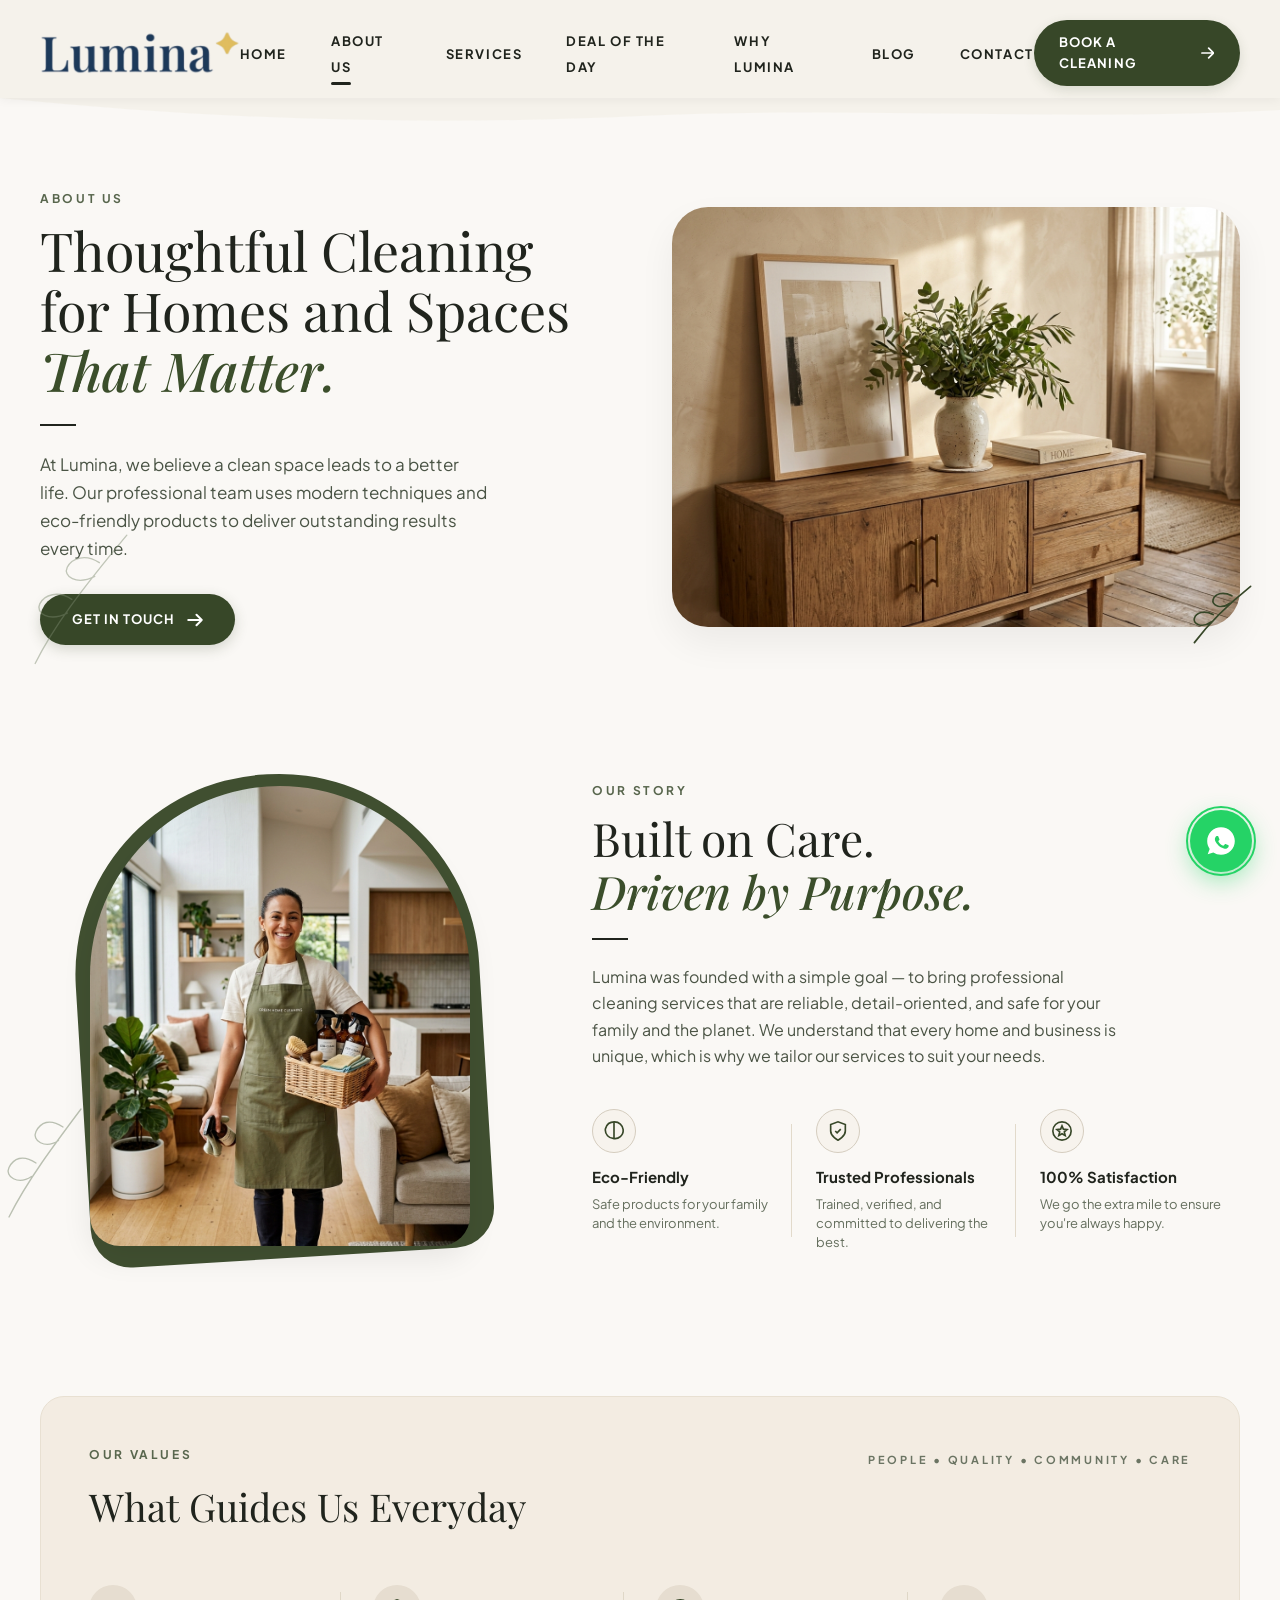
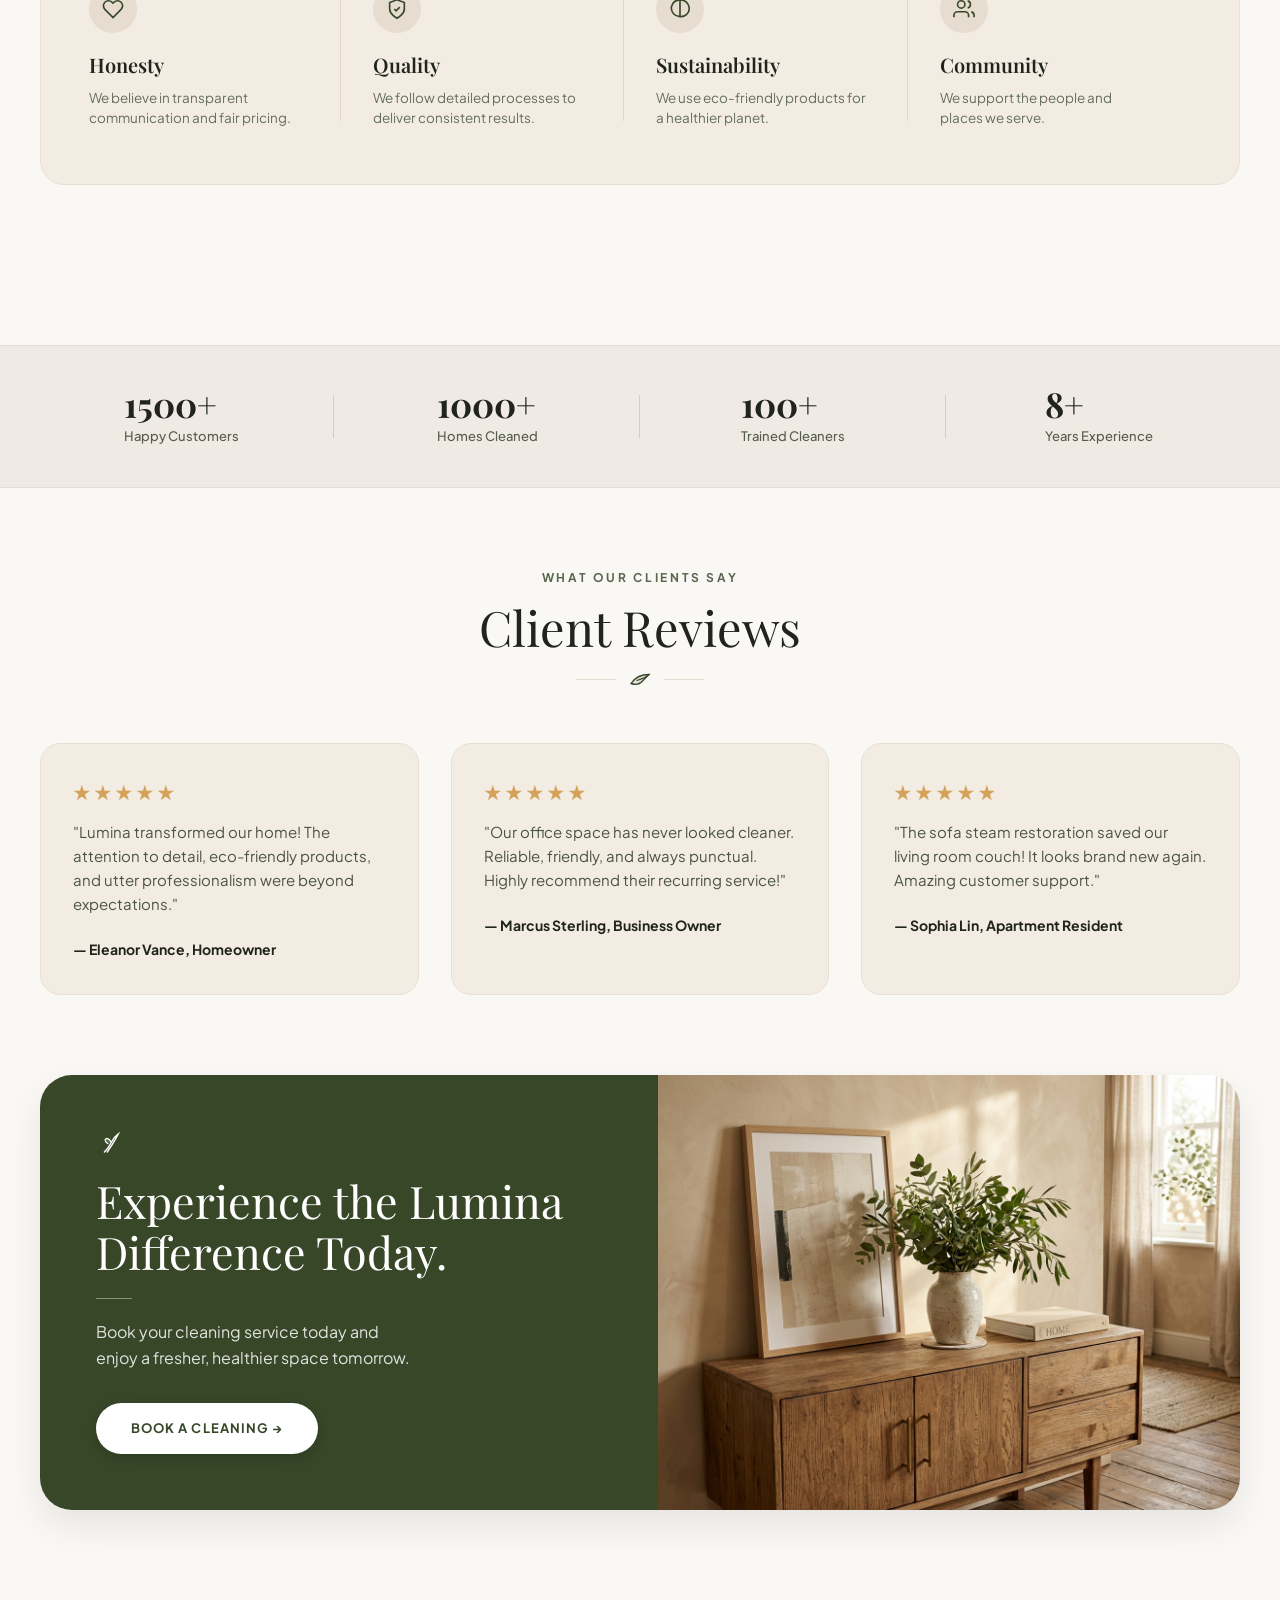
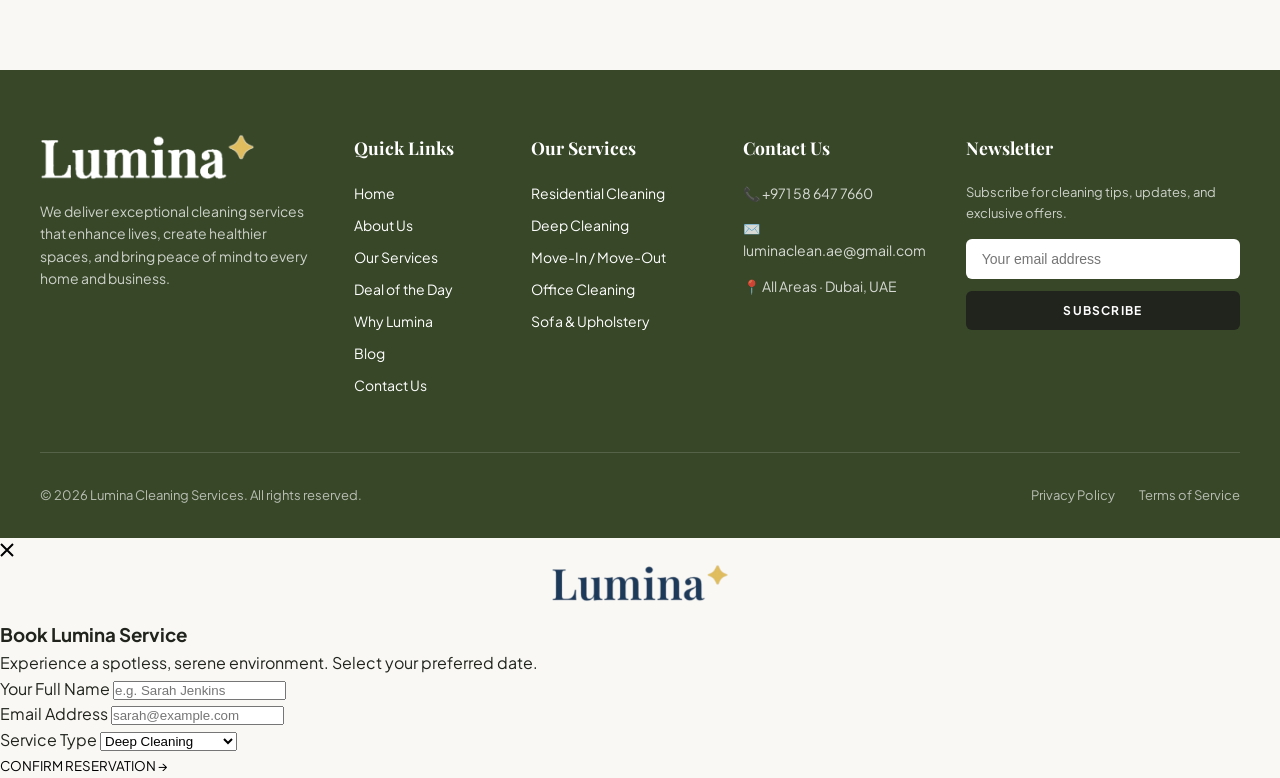
==== commit f4b65963: "Update website to separate pages" ====
--- a/about.html
+++ b/about.html
@@ -6,7 +6,7 @@
   <meta name="viewport" content="width=device-width, initial-scale=1.0">
   <title>About Us - Lumina Cleaning Services</title>
   <meta name="description"
-    content="Professional cleaning solutions for homes and businesses that deserve the very best. Premium eco-friendly cleaning services with guaranteed satisfaction.">
+    content="Learn about Lumina Cleaning Services, our mission, eco-friendly values, and dedicated team of cleaning professionals in Dubai.">
   <!-- Favicon -->
   <link rel="icon" type="image/png" href="assets/favicon.png">
   <link rel="shortcut icon" href="assets/favicon.ico">
@@ -23,26 +23,26 @@
     <div class="header-container">
 
       <!-- Brand Logo -->
-      <a href="#home" class="logo" id="brand-logo" aria-label="Lumina Cleaning Services Home">
+      <a href="index.html" class="logo" id="brand-logo" aria-label="Lumina Cleaning Services Home">
         <img src="assets/logo.png" alt="Lumina Cleaning Services Logo" class="brand-logo-img">
       </a>
 
-      <!-- Navigation Links Matching Picture -->
+      <!-- Navigation Links -->
       <nav aria-label="Main Navigation">
         <ul class="nav-menu" id="nav-menu">
-          <li><a href="#home" class="nav-link active" id="nav-home">HOME</a></li>
-          <li><a href="#about" class="nav-link" id="nav-about">ABOUT US</a></li>
-          <li><a href="#services" class="nav-link" id="nav-services">SERVICES</a></li>
-          <li><a href="#promotions" class="nav-link" id="nav-deal">DEAL OF THE DAY</a></li>
-          <li><a href="#why-us" class="nav-link" id="nav-whyus">WHY US</a></li>
-          <li><a href="#blog" class="nav-link" id="nav-blog">BLOG</a></li>
-          <li><a href="#contact" class="nav-link" id="nav-contact">CONTACT</a></li>
+          <li><a href="index.html" class="nav-link" id="nav-home">HOME</a></li>
+          <li><a href="about.html" class="nav-link active" id="nav-about">ABOUT US</a></li>
+          <li><a href="services.html" class="nav-link" id="nav-services">SERVICES</a></li>
+          <li><a href="deal-of-the-day.html" class="nav-link" id="nav-deal">DEAL OF THE DAY</a></li>
+          <li><a href="why-lumina.html" class="nav-link" id="nav-whyus">WHY LUMINA</a></li>
+          <li><a href="blog.html" class="nav-link" id="nav-blog">BLOG</a></li>
+          <li><a href="contact.html" class="nav-link" id="nav-contact">CONTACT</a></li>
         </ul>
       </nav>
 
       <!-- Action CTA Button -->
       <div style="display: flex; align-items: center; gap: 1rem;">
-        <a href="#contact" class="btn-header-cta" id="btn-header-book">
+        <a href="contact.html" class="btn-header-cta" id="btn-header-book">
           <span>BOOK A CLEANING</span>
           <svg width="14" height="12" viewBox="0 0 14 12" fill="none" xmlns="http://www.w3.org/2000/svg">
             <path d="M8 1L13 6M13 6L8 11M13 6H1" stroke="currentColor" stroke-width="1.8" stroke-linecap="round"
@@ -61,7 +61,7 @@
     </div>
   </header>
 
-  <!-- Top Header Wave Divider (Organic curve separating header and hero) -->
+  <!-- Top Header Wave Divider -->
   <div class="header-wave-divider">
     <svg viewBox="0 0 1440 28" fill="none" preserveAspectRatio="none" xmlns="http://www.w3.org/2000/svg">
       <path d="M0 0C240 22 480 28 720 18C960 8 1200 24 1440 12V28H0V0Z" fill="#FAF8F5" />
@@ -69,346 +69,12 @@
   </div>
 
   <!-- ==========================================
-       SECTION 1: HOME (HERO BANNER)
-       ========================================== -->
-  <section id="home" class="hero">
-    <div class="hero-overlay"></div>
-
-    <div class="hero-container">
-      <div class="hero-content">
-        <!-- Eyebrow Subtitle -->
-        <span class="hero-eyebrow" id="hero-eyebrow">PREMIUM CLEANING SERVICES</span>
-
-        <!-- Main Headline -->
-        <h1 class="hero-title" id="hero-title">
-          Clean Spaces,<br>
-          <span style="font-style: italic; color: #354527;">Quiet Minds.</span>
-        </h1>
-
-        <!-- Descriptive Paragraph -->
-        <p class="hero-description" id="hero-description">
-          Professional cleaning solutions for homes<br>
-          and businesses that deserve<br>
-          the very best.
-        </p>
-
-        <!-- Action Buttons -->
-        <div class="hero-actions">
-          <a href="#contact" class="btn-primary-hero" id="btn-hero-book">
-            <span>BOOK A CLEANING</span>
-            <svg width="16" height="14" viewBox="0 0 16 14" fill="none" xmlns="http://www.w3.org/2000/svg">
-              <path d="M9.5 1.75L14.75 7M14.75 7L9.5 12.25M14.75 7H1.25" stroke="currentColor" stroke-width="2"
-                stroke-linecap="round" stroke-linejoin="round" />
-            </svg>
-          </a>
-
-          <a href="#services" class="btn-secondary-hero" id="btn-hero-explore">
-            EXPLORE SERVICES
-          </a>
-        </div>
-      </div>
-    </div>
-
-    <!-- FOAM & SOAP BUBBLE BOTTOM WAVE EFFECT -->
-    <div class="foam-wave-container">
-      <svg class="foam-svg" viewBox="0 0 1440 180" fill="none" preserveAspectRatio="none"
-        xmlns="http://www.w3.org/2000/svg">
-        <path class="foam-wave-path" d="M0 90 
-                 C 120 140, 220 50, 360 110 
-                 C 500 170, 620 40, 780 120 
-                 C 940 200, 1060 60, 1200 115 
-                 C 1320 160, 1400 95, 1440 110 
-                 L 1440 180 L 0 180 Z" />
-
-        <g class="foam-bubbles-group">
-          <g class="anim-float-1">
-            <circle class="foam-bubble" cx="45" cy="85" r="14" />
-            <circle class="foam-bubble-highlight" cx="41" cy="81" r="4" fill="white" opacity="0.8" />
-            <circle class="foam-bubble" cx="72" cy="74" r="22" />
-            <circle class="foam-bubble-highlight" cx="66" cy="68" r="6" fill="white" opacity="0.8" />
-            <circle class="foam-bubble" cx="108" cy="92" r="12" />
-            <circle class="foam-bubble" cx="130" cy="80" r="18" />
-            <circle class="foam-bubble" cx="160" cy="98" r="9" />
-            <circle class="foam-bubble" cx="185" cy="86" r="24" />
-            <circle class="foam-bubble-highlight" cx="178" cy="79" r="7" fill="white" opacity="0.8" />
-            <circle class="foam-bubble" cx="225" cy="65" r="16" />
-            <circle class="foam-bubble" cx="255" cy="78" r="10" />
-            <circle class="foam-bubble" cx="280" cy="95" r="20" />
-            <circle class="foam-bubble" cx="315" cy="105" r="14" />
-          </g>
-          <g class="anim-float-2">
-            <circle class="foam-bubble" cx="350" cy="115" r="26" />
-            <circle class="foam-bubble-highlight" cx="342" cy="107" r="8" fill="white" opacity="0.8" />
-            <circle class="foam-bubble" cx="395" cy="130" r="15" />
-            <circle class="foam-bubble" cx="430" cy="142" r="18" />
-            <circle class="foam-bubble" cx="465" cy="120" r="11" />
-            <circle class="foam-bubble" cx="495" cy="95" r="28" />
-            <circle class="foam-bubble-highlight" cx="486" cy="86" r="9" fill="white" opacity="0.85" />
-            <circle class="foam-bubble" cx="540" cy="72" r="16" />
-            <circle class="foam-bubble" cx="575" cy="60" r="21" />
-            <circle class="foam-bubble" cx="615" cy="55" r="12" />
-            <circle class="foam-bubble" cx="645" cy="75" r="19" />
-            <circle class="foam-bubble" cx="685" cy="95" r="25" />
-          </g>
-          <g class="anim-float-3">
-            <circle class="foam-bubble" cx="730" cy="112" r="14" />
-            <circle class="foam-bubble" cx="765" cy="125" r="22" />
-            <circle class="foam-bubble-highlight" cx="758" cy="118" r="6" fill="white" opacity="0.8" />
-            <circle class="foam-bubble" cx="810" cy="145" r="17" />
-            <circle class="foam-bubble" cx="848" cy="160" r="12" />
-            <circle class="foam-bubble" cx="885" cy="150" r="20" />
-            <circle class="foam-bubble" cx="925" cy="122" r="30" />
-            <circle class="foam-bubble-highlight" cx="914" cy="111" r="10" fill="white" opacity="0.85" />
-            <circle class="foam-bubble" cx="975" cy="90" r="16" />
-            <circle class="foam-bubble" cx="1010" cy="75" r="24" />
-            <circle class="foam-bubble-highlight" cx="1002" cy="67" r="7" fill="white" opacity="0.8" />
-            <circle class="foam-bubble" cx="1050" cy="70" r="13" />
-          </g>
-          <g class="anim-float-1">
-            <circle class="foam-bubble" cx="1090" cy="85" r="19" />
-            <circle class="foam-bubble" cx="1130" cy="100" r="27" />
-            <circle class="foam-bubble-highlight" cx="1120" cy="90" r="8" fill="white" opacity="0.8" />
-            <circle class="foam-bubble" cx="1175" cy="115" r="14" />
-            <circle class="foam-bubble" cx="1210" cy="130" r="21" />
-            <circle class="foam-bubble" cx="1250" cy="142" r="15" />
-            <circle class="foam-bubble" cx="1285" cy="132" r="24" />
-            <circle class="foam-bubble-highlight" cx="1277" cy="124" r="7" fill="white" opacity="0.8" />
-            <circle class="foam-bubble" cx="1330" cy="118" r="18" />
-            <circle class="foam-bubble" cx="1370" cy="110" r="22" />
-            <circle class="foam-bubble" cx="1410" cy="120" r="14" />
-          </g>
-        </g>
-      </svg>
-    </div>
-  </section>
-
-  <!-- ==========================================
-       SECTION 2: BOOK A SERVICE (EXACT DESIGN MATCH)
-       ========================================== -->
-  <section class="book-service-section">
-    <div class="section-container">
-      <div class="section-header-center">
-        <span class="section-eyebrow">BOOK A SERVICE</span>
-        <h2 class="section-title-main" style="font-family: var(--font-serif); font-size: 2.6rem; color: #20241D; font-weight: 400; margin-top: 0.2rem;">Book a Service</h2>
-        <div class="leaf-divider" style="margin-top: 0.6rem;">
-          <div class="leaf-divider-line"></div>
-          <svg class="leaf-divider-svg" viewBox="0 0 32 20" fill="none" xmlns="http://www.w3.org/2000/svg">
-            <path d="M4 16C8 10 16 4 28 4C28 4 22 10 18 14C14 18 10 18 4 16Z" stroke="#7A876E" stroke-width="1.8" fill="rgba(122, 135, 110, 0.2)" />
-            <path d="M12 12C16 10 22 10 28 4" stroke="#7A876E" stroke-width="1.5" stroke-linecap="round" />
-          </svg>
-          <div class="leaf-divider-line"></div>
-        </div>
-      </div>
-
-      <!-- 4-CARD GRID -->
-      <div class="book-cards-grid">
-        <!-- Card 1 -->
-        <div class="book-card" onclick="openBookingModal('Deep Cleaning')">
-          <div class="book-card-img-wrap">
-            <img src="assets/service_deep_cleaning.jpg" alt="Deep Cleaning" class="book-card-img" />
-          </div>
-          <div class="book-card-body">
-            <div class="book-card-content">
-              <h3 class="book-card-title">Deep Cleaning</h3>
-              <p class="book-card-desc">Thorough cleaning for a spotless, refreshed space.</p>
-            </div>
-            <button class="btn-circle-arrow" aria-label="Book Deep Cleaning">
-              <svg width="12" height="12" viewBox="0 0 14 14" fill="none" xmlns="http://www.w3.org/2000/svg">
-                <path d="M1 7H13M13 7L7 1M13 7L7 13" stroke="#354527" stroke-width="2" stroke-linecap="round" stroke-linejoin="round"/>
-              </svg>
-            </button>
-          </div>
-        </div>
-
-        <!-- Card 2 -->
-        <div class="book-card" onclick="openBookingModal('Home Cleaning')">
-          <div class="book-card-img-wrap">
-            <img src="assets/service_home_cleaning.jpg" alt="Home Cleaning" class="book-card-img" />
-          </div>
-          <div class="book-card-body">
-            <div class="book-card-content">
-              <h3 class="book-card-title">Home Cleaning</h3>
-              <p class="book-card-desc">Regular cleaning to keep your home fresh and tidy.</p>
-            </div>
-            <button class="btn-circle-arrow" aria-label="Book Home Cleaning">
-              <svg width="12" height="12" viewBox="0 0 14 14" fill="none" xmlns="http://www.w3.org/2000/svg">
-                <path d="M1 7H13M13 7L7 1M13 7L7 13" stroke="#354527" stroke-width="2" stroke-linecap="round" stroke-linejoin="round"/>
-              </svg>
-            </button>
-          </div>
-        </div>
-
-        <!-- Card 3 -->
-        <div class="book-card" onclick="openBookingModal('Sofa & Upholstery')">
-          <div class="book-card-img-wrap">
-            <img src="assets/service_sofa_upholstery.jpg" alt="Sofa & Upholstery" class="book-card-img" />
-          </div>
-          <div class="book-card-body">
-            <div class="book-card-content">
-              <h3 class="book-card-title">Sofa & Upholstery</h3>
-              <p class="book-card-desc">Expert care for sofas, mattresses & fabrics.</p>
-            </div>
-            <button class="btn-circle-arrow" aria-label="Book Sofa & Upholstery">
-              <svg width="12" height="12" viewBox="0 0 14 14" fill="none" xmlns="http://www.w3.org/2000/svg">
-                <path d="M1 7H13M13 7L7 1M13 7L7 13" stroke="#354527" stroke-width="2" stroke-linecap="round" stroke-linejoin="round"/>
-              </svg>
-            </button>
-          </div>
-        </div>
-
-        <!-- Card 4 -->
-        <div class="book-card" onclick="openBookingModal('Move-In Cleaning')">
-          <div class="book-card-img-wrap">
-            <img src="assets/service_move_in.jpg" alt="Move-In Cleaning" class="book-card-img" />
-          </div>
-          <div class="book-card-body">
-            <div class="book-card-content">
-              <h3 class="book-card-title">Move-In Cleaning</h3>
-              <p class="book-card-desc">Move in with confidence to a perfectly clean home.</p>
-            </div>
-            <button class="btn-circle-arrow" aria-label="Book Move-In Cleaning">
-              <svg width="12" height="12" viewBox="0 0 14 14" fill="none" xmlns="http://www.w3.org/2000/svg">
-                <path d="M1 7H13M13 7L7 1M13 7L7 13" stroke="#354527" stroke-width="2" stroke-linecap="round" stroke-linejoin="round"/>
-              </svg>
-            </button>
-          </div>
-        </div>
-      </div>
-    </div>
-  </section>
-
-  <!-- ==========================================
-       SECTION 3: EVERY CORNER DESERVES ATTENTION
-       ========================================== -->
-  <section class="corners-section">
-    <div class="section-container">
-      <div class="section-header-center">
-        <span class="section-eyebrow">EVERY CORNER DESERVES ATTENTION</span>
-        <h2 class="section-title-main" style="font-family: var(--font-serif); font-size: 2.6rem; color: #20241D; font-weight: 400; margin-top: 0.2rem;">Every Corner Deserves Attention</h2>
-        <div class="leaf-divider" style="margin-top: 0.6rem;">
-          <div class="leaf-divider-line"></div>
-          <svg class="leaf-divider-svg" viewBox="0 0 32 20" fill="none" xmlns="http://www.w3.org/2000/svg">
-            <path d="M4 16C8 10 16 4 28 4C28 4 22 10 18 14C14 18 10 18 4 16Z" stroke="#7A876E" stroke-width="1.8" fill="rgba(122, 135, 110, 0.2)" />
-            <path d="M12 12C16 10 22 10 28 4" stroke="#7A876E" stroke-width="1.5" stroke-linecap="round" />
-          </svg>
-          <div class="leaf-divider-line"></div>
-        </div>
-      </div>
-
-      <!-- 4-IMAGE CARDS GRID -->
-      <div class="corner-cards-grid">
-        <!-- Item 1 -->
-        <div class="corner-item">
-          <div class="corner-img-wrap">
-            <img src="assets/detail_fixtures.jpg" alt="Spotless Fixtures" class="corner-img" />
-          </div>
-          <h4 class="corner-caption">Spotless Fixtures</h4>
-        </div>
-
-        <!-- Item 2 -->
-        <div class="corner-item">
-          <div class="corner-img-wrap">
-            <img src="assets/detail_surfaces.jpg" alt="Sparkling Surfaces" class="corner-img" />
-          </div>
-          <h4 class="corner-caption">Sparkling Surfaces</h4>
-        </div>
-
-        <!-- Item 3 -->
-        <div class="corner-item">
-          <div class="corner-img-wrap">
-            <img src="assets/detail_floors.jpg" alt="Impeccable Floors" class="corner-img" />
-          </div>
-          <h4 class="corner-caption">Impeccable Floors</h4>
-        </div>
-
-        <!-- Item 4 -->
-        <div class="corner-item">
-          <div class="corner-img-wrap">
-            <img src="assets/detail_bathrooms.jpg" alt="Sanitized Bathrooms" class="corner-img" />
-          </div>
-          <h4 class="corner-caption">Sanitized Bathrooms</h4>
-        </div>
-      </div>
-    </div>
-  </section>
-
-  <!-- ==========================================
-       SECTION 4: STATS COUNTER BAR (EXACT DESIGN MATCH)
-       ========================================== -->
-  <section class="stats-counter-bar">
-    <div class="section-container">
-      <div class="stats-bar-grid">
-        <!-- Stat 1 -->
-        <div class="stat-bar-item">
-          <div class="stat-bar-icon">
-            <svg width="34" height="34" viewBox="0 0 48 48" fill="none" stroke="#20241D" stroke-width="1.6">
-              <circle cx="20" cy="18" r="6" />
-              <path d="M10 34C10 28.5 14.5 25 20 25C25.5 25 30 28.5 30 34" />
-              <circle cx="34" cy="18" r="4.5" />
-              <path d="M30 31C32 29 34.5 27.5 38 27.5C41 27.5 43.5 29 43.5 33" />
-            </svg>
-          </div>
-          <div class="stat-bar-text">
-            <span class="stat-bar-number">1500+</span>
-            <span class="stat-bar-label">Happy Customers</span>
-          </div>
-        </div>
-
-        <!-- Stat 2 -->
-        <div class="stat-bar-item">
-          <div class="stat-bar-icon">
-            <svg width="34" height="34" viewBox="0 0 48 48" fill="none" stroke="#20241D" stroke-width="1.6">
-              <path d="M6 22L24 6L42 22V42H6V22Z" />
-              <path d="M18 42V26H30V42" />
-            </svg>
-          </div>
-          <div class="stat-bar-text">
-            <span class="stat-bar-number">1000+</span>
-            <span class="stat-bar-label">Homes Cleaned</span>
-          </div>
-        </div>
-
-        <!-- Stat 3 -->
-        <div class="stat-bar-item">
-          <div class="stat-bar-icon">
-            <svg width="34" height="34" viewBox="0 0 48 48" fill="none" stroke="#20241D" stroke-width="1.6">
-              <circle cx="24" cy="16" r="7" />
-              <path d="M24 23C16 23 10 29 10 37V42H38V37C38 29 32 23 24 23Z" />
-              <circle cx="36" cy="12" r="3" />
-            </svg>
-          </div>
-          <div class="stat-bar-text">
-            <span class="stat-bar-number">100+</span>
-            <span class="stat-bar-label">Trained Cleaners</span>
-          </div>
-        </div>
-
-        <!-- Stat 4 -->
-        <div class="stat-bar-item">
-          <div class="stat-bar-icon">
-            <svg width="34" height="34" viewBox="0 0 48 48" fill="none" stroke="#20241D" stroke-width="1.6">
-              <circle cx="24" cy="20" r="12" />
-              <path d="M17 30L12 44L24 38L36 44L31 30" />
-              <path d="M24 13L26.5 18L32 18.5L28 22.5L29 28L24 25L19 28L20 22.5L16 18.5L21.5 18L24 13Z" fill="rgba(32, 36, 29, 0.15)"/>
-            </svg>
-          </div>
-          <div class="stat-bar-text">
-            <span class="stat-bar-number">8+</span>
-            <span class="stat-bar-label">Years Experience</span>
-          </div>
-        </div>
-      </div>
-    </div>
-  </section>
-
-  <!-- ==========================================
-       SECTION 2: ABOUT
+       ABOUT HERO HEADER BLOCK
        ========================================== -->
   <section id="about" class="about-section">
-
-    <!-- ABOUT HERO HEADER BLOCK -->
-    <div class="about-hero-section" style="padding-top: 5rem;">
-      <svg class="bg-floating-leaf leaf-left-bottom" viewBox="0 0 120 160" fill="none" xmlns="http://www.w3.org/2000/svg">
+    <div class="about-hero-section" style="padding-top: 4rem;">
+      <svg class="bg-floating-leaf leaf-left-bottom" viewBox="0 0 120 160" fill="none"
+        xmlns="http://www.w3.org/2000/svg">
         <path
           d="M10 150C30 110 60 70 110 10M50 80C35 70 20 75 15 85C10 95 25 105 45 95M80 40C65 30 50 35 45 45C40 55 55 65 75 55"
           stroke="#7A876E" stroke-width="1.5" stroke-linecap="round" opacity="0.45" />
@@ -425,9 +91,17 @@
             </h2>
             <div class="short-line-divider"></div>
             <p class="about-hero-paragraph">
-              At Lumina, we believe a clean space leads to a better life. Our professional team uses modern techniques and
-              eco-friendly products to deliver outstanding results every time.
+              At Lumina, we believe a clean space leads to a better life. Our professional team uses modern techniques and eco-friendly products to deliver outstanding results every time.
             </p>
+            <div style="margin-top: 2rem;">
+              <a href="contact.html" class="btn-primary-hero">
+                <span>GET IN TOUCH</span>
+                <svg width="16" height="14" viewBox="0 0 16 14" fill="none" xmlns="http://www.w3.org/2000/svg">
+                  <path d="M9.5 1.75L14.75 7M14.75 7L9.5 12.25M14.75 7H1.25" stroke="currentColor" stroke-width="2"
+                    stroke-linecap="round" stroke-linejoin="round" />
+                </svg>
+              </a>
+            </div>
           </div>
 
           <div class="about-hero-image-container">
@@ -445,7 +119,7 @@
     </div>
 
     <!-- OUR STORY BLOCK -->
-    <div class="our-story-section">
+    <div class="our-story-section" style="padding: 5rem 0;">
       <div class="section-container">
         <div class="our-story-grid">
           <div class="story-image-column">
@@ -516,7 +190,7 @@
     </div>
 
     <!-- OUR VALUES BLOCK -->
-    <div class="our-values-section">
+    <div class="our-values-section" style="padding: 4rem 0;">
       <div class="section-container">
         <div class="values-rounded-card">
           <div class="values-card-header">
@@ -582,1230 +256,40 @@
     </div>
   </section>
 
-  <!-- ==========================================
-       SECTION 3: SERVICES
-       ========================================== -->
-  <section id="services" class="services-section">
-
-    <!-- SERVICES HERO BANNER BLOCK -->
-    <div class="services-hero-section" style="padding-top: 3rem;">
-      <div class="section-container">
-        <div class="services-hero-banner">
-          <div class="services-hero-bg" style="background-image: url('assets/services_hero.jpg');"></div>
-          <div class="services-hero-overlay"></div>
-
-          <div class="services-hero-content">
-            <span class="section-eyebrow">OUR SERVICES</span>
-            <h2 class="services-hero-title">
-              Cleaning Services<br>
-              <span class="highlight-green">Designed for</span><br>
-              <span class="highlight-green">Every Need.</span>
-            </h2>
-            <div class="short-line-divider"></div>
-            <p class="services-hero-desc">
-              From daily upkeep to deep cleaning,<br>we make every space shine.
-            </p>
-
-            <a href="#contact" class="btn-primary-hero">
-              <span>BOOK A CLEANING</span>
-              <svg width="16" height="14" viewBox="0 0 16 14" fill="none" xmlns="http://www.w3.org/2000/svg">
-                <path d="M9.5 1.75L14.75 7M14.75 7L9.5 12.25M14.75 7H1.25" stroke="currentColor" stroke-width="2"
-                  stroke-linecap="round" stroke-linejoin="round" />
-              </svg>
-            </a>
-          </div>
-        </div>
-      </div>
-    </div>
-
-    <!-- SERVICES 8-CARD GRID BLOCK -->
-    <div class="services-main-grid-section">
-      <svg class="bg-floating-leaf leaf-right-top" viewBox="0 0 140 180" fill="none" xmlns="http://www.w3.org/2000/svg">
-        <path
-          d="M130 170C100 120 60 70 10 10M80 100C65 90 50 95 45 105C40 115 55 125 75 115M40 50C25 40 10 45 5 55C0 65 15 75 35 65"
-          stroke="#7A876E" stroke-width="1.5" stroke-linecap="round" opacity="0.45" />
-      </svg>
-
-      <div class="section-container">
-        <div class="section-header-center">
-          <svg width="28" height="28" viewBox="0 0 40 40" fill="none" xmlns="http://www.w3.org/2000/svg"
-            style="color: #374728; margin-bottom: 0.5rem;">
-            <path d="M12 30C12 30 18 24 22 16C26 8 32 4 32 4C32 4 28 12 24 18C20 24 16 30 16 30" stroke="currentColor"
-              stroke-width="2" stroke-linecap="round" />
-            <path d="M22 16C20 12 16 10 14 11C12 12 13 16 17 18" stroke="currentColor" stroke-width="1.8"
-              stroke-linecap="round" fill="rgba(59, 78, 43, 0.15)" />
-          </svg>
-          <h2 class="section-title-main" style="margin-bottom: 0.5rem;">Our Cleaning Services</h2>
-          <p style="font-size: 0.9375rem; color: #646E5D; max-width: 480px; margin: 0 auto;">
-            Tailored solutions for homes and businesses.<br>Professional care you can trust.
-          </p>
-        </div>
-
-        <div class="services-octo-grid">
-          <!-- Card 1: Regular Home Cleaning -->
-          <div class="service-badge-card">
-            <div class="badge-card-image-wrap">
-              <img src="assets/service_home_cleaning.jpg" alt="Regular Home Cleaning" class="badge-card-img" />
-              <span class="service-discount-badge">30% OFF</span>
-              <div class="card-icon-badge">
-                <svg width="20" height="20" viewBox="0 0 24 24" fill="none" stroke="currentColor" stroke-width="1.8">
-                  <path d="M3 9l9-7 9 7v11a2 2 0 0 1-2 2H5a2 2 0 0 1-2-2z" />
-                </svg>
-              </div>
-            </div>
-            <div class="badge-card-body">
-              <div>
-                <h3 class="badge-card-title">Regular Home Cleaning</h3>
-                <p class="badge-card-desc">Kitchen, living room, bedroom, bathroom and more.</p>
-              </div>
-              <div>
-                <div class="service-price-block">
-                  <span class="service-price-current">AED 25<span class="price-unit">/hr</span></span>
-                  <span class="service-price-old">AED 35</span>
-                </div>
-                <button class="btn-card-whatsapp" onclick="openWhatsAppChat('Hi Lumina Cleaning Services, I would like to book Regular Home Cleaning at AED 25/hr!')">
-                  <svg width="16" height="16" viewBox="0 0 24 24" fill="currentColor">
-                    <path d="M17.472 14.382c-.297-.149-1.758-.867-2.03-.967-.273-.099-.471-.148-.67.15-.197.297-.767.966-.94 1.164-.173.199-.347.223-.644.075-.297-.15-1.255-.463-2.39-1.475-.883-.788-1.48-1.761-1.653-2.059-.173-.297-.018-.458.13-.606.134-.133.298-.347.446-.521.151-.172.2-.296.3-.495.099-.198.05-.372-.025-.521-.075-.148-.669-1.611-.916-2.206-.242-.579-.487-.501-.669-.51l-.57-.01c-.198 0-.52.074-.792.372s-1.04 1.016-1.04 2.479 1.065 2.876 1.213 3.074c.149.198 2.095 3.2 5.076 4.487.709.306 1.263.489 1.694.626.712.226 1.36.194 1.872.118.571-.085 1.758-.719 2.006-1.413.248-.695.248-1.29.173-1.414-.074-.124-.272-.198-.57-.347z"/>
-                    <path d="M12 0C5.373 0 0 5.373 0 12c0 2.119.553 4.11 1.519 5.84L0 24l6.328-1.488C8.01 23.473 9.947 24 12 24c6.627 0 12-5.373 12-12S18.627 0 12 0zm0 22c-1.872 0-3.635-.494-5.17-1.356l-.37-.208-3.754.882.905-3.658-.228-.382C2.478 15.719 2 13.918 2 12 2 6.486 6.486 2 12 2s10 4.486 10 10-4.486 10-10 10z"/>
-                  </svg>
-                  <span>Book on WhatsApp</span>
-                </button>
-              </div>
-            </div>
-          </div>
-
-          <!-- Card 2: Residential Deep Clean -->
-          <div class="service-badge-card">
-            <div class="badge-card-image-wrap">
-              <img src="assets/service_deep_cleaning.jpg" alt="Residential Deep Clean" class="badge-card-img" />
-              <span class="service-discount-badge">50% OFF</span>
-              <div class="card-icon-badge">
-                <svg width="20" height="20" viewBox="0 0 24 24" fill="none" stroke="currentColor" stroke-width="1.8">
-                  <path d="M12 2v20M17 5H9.5a3.5 3.5 0 0 0 0 7h5a3.5 3.5 0 0 1 0 7H6" />
-                </svg>
-              </div>
-            </div>
-            <div class="badge-card-body">
-              <div>
-                <h3 class="badge-card-title">Residential Deep Clean</h3>
-                <p class="badge-card-desc">Thorough cleaning for a healthier and hygienic space.</p>
-              </div>
-              <div>
-                <div class="service-price-block">
-                  <span class="service-price-current">AED 175</span>
-                  <span class="service-price-old">AED 350</span>
-                </div>
-                <button class="btn-card-whatsapp" onclick="openWhatsAppChat('Hi Lumina Cleaning Services, I would like to book Residential Deep Clean at AED 175!')">
-                  <svg width="16" height="16" viewBox="0 0 24 24" fill="currentColor">
-                    <path d="M17.472 14.382c-.297-.149-1.758-.867-2.03-.967-.273-.099-.471-.148-.67.15-.197.297-.767.966-.94 1.164-.173.199-.347.223-.644.075-.297-.15-1.255-.463-2.39-1.475-.883-.788-1.48-1.761-1.653-2.059-.173-.297-.018-.458.13-.606.134-.133.298-.347.446-.521.151-.172.2-.296.3-.495.099-.198.05-.372-.025-.521-.075-.148-.669-1.611-.916-2.206-.242-.579-.487-.501-.669-.51l-.57-.01c-.198 0-.52.074-.792.372s-1.04 1.016-1.04 2.479 1.065 2.876 1.213 3.074c.149.198 2.095 3.2 5.076 4.487.709.306 1.263.489 1.694.626.712.226 1.36.194 1.872.118.571-.085 1.758-.719 2.006-1.413.248-.695.248-1.29.173-1.414-.074-.124-.272-.198-.57-.347z"/>
-                    <path d="M12 0C5.373 0 0 5.373 0 12c0 2.119.553 4.11 1.519 5.84L0 24l6.328-1.488C8.01 23.473 9.947 24 12 24c6.627 0 12-5.373 12-12S18.627 0 12 0zm0 22c-1.872 0-3.635-.494-5.17-1.356l-.37-.208-3.754.882.905-3.658-.228-.382C2.478 15.719 2 13.918 2 12 2 6.486 6.486 2 12 2s10 4.486 10 10-4.486 10-10 10z"/>
-                  </svg>
-                  <span>Book on WhatsApp</span>
-                </button>
-              </div>
-            </div>
-          </div>
-
-          <!-- Card 3: Kitchen Deep Clean -->
-          <div class="service-badge-card">
-            <div class="badge-card-image-wrap">
-              <img src="assets/detail_surfaces.jpg" alt="Kitchen Deep Clean" class="badge-card-img" />
-              <span class="service-discount-badge">50% OFF</span>
-              <div class="card-icon-badge">
-                <svg width="20" height="20" viewBox="0 0 24 24" fill="none" stroke="currentColor" stroke-width="1.8">
-                  <rect x="4" y="4" width="16" height="16" rx="2" />
-                  <circle cx="9" cy="9" r="2" />
-                  <circle cx="15" cy="9" r="2" />
-                </svg>
-              </div>
-            </div>
-            <div class="badge-card-body">
-              <div>
-                <h3 class="badge-card-title">Kitchen Deep Clean</h3>
-                <p class="badge-card-desc">Grease removal, surface cleaning and appliance sanitization.</p>
-              </div>
-              <div>
-                <div class="service-price-block">
-                  <span class="service-price-current">AED 90</span>
-                  <span class="service-price-old">AED 180</span>
-                </div>
-                <button class="btn-card-whatsapp" onclick="openWhatsAppChat('Hi Lumina Cleaning Services, I would like to book Kitchen Deep Clean at AED 90!')">
-                  <svg width="16" height="16" viewBox="0 0 24 24" fill="currentColor">
-                    <path d="M17.472 14.382c-.297-.149-1.758-.867-2.03-.967-.273-.099-.471-.148-.67.15-.197.297-.767.966-.94 1.164-.173.199-.347.223-.644.075-.297-.15-1.255-.463-2.39-1.475-.883-.788-1.48-1.761-1.653-2.059-.173-.297-.018-.458.13-.606.134-.133.298-.347.446-.521.151-.172.2-.296.3-.495.099-.198.05-.372-.025-.521-.075-.148-.669-1.611-.916-2.206-.242-.579-.487-.501-.669-.51l-.57-.01c-.198 0-.52.074-.792.372s-1.04 1.016-1.04 2.479 1.065 2.876 1.213 3.074c.149.198 2.095 3.2 5.076 4.487.709.306 1.263.489 1.694.626.712.226 1.36.194 1.872.118.571-.085 1.758-.719 2.006-1.413.248-.695.248-1.29.173-1.414-.074-.124-.272-.198-.57-.347z"/>
-                    <path d="M12 0C5.373 0 0 5.373 0 12c0 2.119.553 4.11 1.519 5.84L0 24l6.328-1.488C8.01 23.473 9.947 24 12 24c6.627 0 12-5.373 12-12S18.627 0 12 0zm0 22c-1.872 0-3.635-.494-5.17-1.356l-.37-.208-3.754.882.905-3.658-.228-.382C2.478 15.719 2 13.918 2 12 2 6.486 6.486 2 12 2s10 4.486 10 10-4.486 10-10 10z"/>
-                  </svg>
-                  <span>Book on WhatsApp</span>
-                </button>
-              </div>
-            </div>
-          </div>
-
-          <!-- Card 4: Bathroom Deep Clean -->
-          <div class="service-badge-card">
-            <div class="badge-card-image-wrap">
-              <img src="assets/detail_bathrooms.jpg" alt="Bathroom Deep Clean" class="badge-card-img" />
-              <span class="service-discount-badge">50% OFF</span>
-              <div class="card-icon-badge">
-                <svg width="20" height="20" viewBox="0 0 24 24" fill="none" stroke="currentColor" stroke-width="1.8">
-                  <path d="M4 12h16a1 1 0 0 1 1 1v3a4 4 0 0 1-4 4H7a4 4 0 0 1-4-4v-3a1 1 0 0 1 1-1z" />
-                  <path d="M6 12V5a2 2 0 0 1 2-2h3" />
-                </svg>
-              </div>
-            </div>
-            <div class="badge-card-body">
-              <div>
-                <h3 class="badge-card-title">Bathroom Deep Clean</h3>
-                <p class="badge-card-desc">Hygienic and sparkling bathroom cleaning.</p>
-              </div>
-              <div>
-                <div class="service-price-block">
-                  <span class="service-price-current">AED 75</span>
-                  <span class="service-price-old">AED 150</span>
-                </div>
-                <button class="btn-card-whatsapp" onclick="openWhatsAppChat('Hi Lumina Cleaning Services, I would like to book Bathroom Deep Clean at AED 75!')">
-                  <svg width="16" height="16" viewBox="0 0 24 24" fill="currentColor">
-                    <path d="M17.472 14.382c-.297-.149-1.758-.867-2.03-.967-.273-.099-.471-.148-.67.15-.197.297-.767.966-.94 1.164-.173.199-.347.223-.644.075-.297-.15-1.255-.463-2.39-1.475-.883-.788-1.48-1.761-1.653-2.059-.173-.297-.018-.458.13-.606.134-.133.298-.347.446-.521.151-.172.2-.296.3-.495.099-.198.05-.372-.025-.521-.075-.148-.669-1.611-.916-2.206-.242-.579-.487-.501-.669-.51l-.57-.01c-.198 0-.52.074-.792.372s-1.04 1.016-1.04 2.479 1.065 2.876 1.213 3.074c.149.198 2.095 3.2 5.076 4.487.709.306 1.263.489 1.694.626.712.226 1.36.194 1.872.118.571-.085 1.758-.719 2.006-1.413.248-.695.248-1.29.173-1.414-.074-.124-.272-.198-.57-.347z"/>
-                    <path d="M12 0C5.373 0 0 5.373 0 12c0 2.119.553 4.11 1.519 5.84L0 24l6.328-1.488C8.01 23.473 9.947 24 12 24c6.627 0 12-5.373 12-12S18.627 0 12 0zm0 22c-1.872 0-3.635-.494-5.17-1.356l-.37-.208-3.754.882.905-3.658-.228-.382C2.478 15.719 2 13.918 2 12 2 6.486 6.486 2 12 2s10 4.486 10 10-4.486 10-10 10z"/>
-                  </svg>
-                  <span>Book on WhatsApp</span>
-                </button>
-              </div>
-            </div>
-          </div>
-
-          <!-- Card 5: Move-In / Move-Out -->
-          <div class="service-badge-card">
-            <div class="badge-card-image-wrap">
-              <img src="assets/service_move_in.jpg" alt="Move-In / Move-Out" class="badge-card-img" />
-              <span class="service-discount-badge">30% OFF</span>
-              <div class="card-icon-badge">
-                <svg width="20" height="20" viewBox="0 0 24 24" fill="none" stroke="currentColor" stroke-width="1.8">
-                  <rect x="2" y="7" width="20" height="14" rx="2" ry="2" />
-                  <path d="M16 21V5a2 2 0 0 0-2-2h-4a2 2 0 0 0-2 2v16" />
-                </svg>
-              </div>
-            </div>
-            <div class="badge-card-body">
-              <div>
-                <h3 class="badge-card-title">Move-In / Move-Out</h3>
-                <p class="badge-card-desc">Deep cleaning for moving in or moving out.</p>
-              </div>
-              <div>
-                <div class="service-price-block">
-                  <span class="service-price-current">AED 350</span>
-                  <span class="service-price-old">AED 500</span>
-                </div>
-                <button class="btn-card-whatsapp" onclick="openWhatsAppChat('Hi Lumina Cleaning Services, I would like to book Move-In / Move-Out cleaning at AED 350!')">
-                  <svg width="16" height="16" viewBox="0 0 24 24" fill="currentColor">
-                    <path d="M17.472 14.382c-.297-.149-1.758-.867-2.03-.967-.273-.099-.471-.148-.67.15-.197.297-.767.966-.94 1.164-.173.199-.347.223-.644.075-.297-.15-1.255-.463-2.39-1.475-.883-.788-1.48-1.761-1.653-2.059-.173-.297-.018-.458.13-.606.134-.133.298-.347.446-.521.151-.172.2-.296.3-.495.099-.198.05-.372-.025-.521-.075-.148-.669-1.611-.916-2.206-.242-.579-.487-.501-.669-.51l-.57-.01c-.198 0-.52.074-.792.372s-1.04 1.016-1.04 2.479 1.065 2.876 1.213 3.074c.149.198 2.095 3.2 5.076 4.487.709.306 1.263.489 1.694.626.712.226 1.36.194 1.872.118.571-.085 1.758-.719 2.006-1.413.248-.695.248-1.29.173-1.414-.074-.124-.272-.198-.57-.347z"/>
-                    <path d="M12 0C5.373 0 0 5.373 0 12c0 2.119.553 4.11 1.519 5.84L0 24l6.328-1.488C8.01 23.473 9.947 24 12 24c6.627 0 12-5.373 12-12S18.627 0 12 0zm0 22c-1.872 0-3.635-.494-5.17-1.356l-.37-.208-3.754.882.905-3.658-.228-.382C2.478 15.719 2 13.918 2 12 2 6.486 6.486 2 12 2s10 4.486 10 10-4.486 10-10 10z"/>
-                  </svg>
-                  <span>Book on WhatsApp</span>
-                </button>
-              </div>
-            </div>
-          </div>
-
-          <!-- Card 6: Spring / Full Home Clean -->
-          <div class="service-badge-card">
-            <div class="badge-card-image-wrap">
-              <img src="assets/hero_living_room.jpg" alt="Spring / Full Home Clean" class="badge-card-img" />
-              <span class="service-discount-badge">40% OFF</span>
-              <div class="card-icon-badge">
-                <svg width="20" height="20" viewBox="0 0 24 24" fill="none" stroke="currentColor" stroke-width="1.8">
-                  <path d="M12 3v18M3 12h18M5.3 5.3l13.4 13.4M18.7 5.3L5.3 18.7" />
-                </svg>
-              </div>
-            </div>
-            <div class="badge-card-body">
-              <div>
-                <h3 class="badge-card-title">Spring / Full Home Clean</h3>
-                <p class="badge-card-desc">Complete top-to-bottom deep refresh for your entire home.</p>
-              </div>
-              <div>
-                <div class="service-price-block">
-                  <span class="service-price-current">AED 270</span>
-                  <span class="service-price-old">AED 450</span>
-                </div>
-                <button class="btn-card-whatsapp" onclick="openWhatsAppChat('Hi Lumina Cleaning Services, I would like to book Spring / Full Home Clean at AED 270!')">
-                  <svg width="16" height="16" viewBox="0 0 24 24" fill="currentColor">
-                    <path d="M17.472 14.382c-.297-.149-1.758-.867-2.03-.967-.273-.099-.471-.148-.67.15-.197.297-.767.966-.94 1.164-.173.199-.347.223-.644.075-.297-.15-1.255-.463-2.39-1.475-.883-.788-1.48-1.761-1.653-2.059-.173-.297-.018-.458.13-.606.134-.133.298-.347.446-.521.151-.172.2-.296.3-.495.099-.198.05-.372-.025-.521-.075-.148-.669-1.611-.916-2.206-.242-.579-.487-.501-.669-.51l-.57-.01c-.198 0-.52.074-.792.372s-1.04 1.016-1.04 2.479 1.065 2.876 1.213 3.074c.149.198 2.095 3.2 5.076 4.487.709.306 1.263.489 1.694.626.712.226 1.36.194 1.872.118.571-.085 1.758-.719 2.006-1.413.248-.695.248-1.29.173-1.414-.074-.124-.272-.198-.57-.347z"/>
-                    <path d="M12 0C5.373 0 0 5.373 0 12c0 2.119.553 4.11 1.519 5.84L0 24l6.328-1.488C8.01 23.473 9.947 24 12 24c6.627 0 12-5.373 12-12S18.627 0 12 0zm0 22c-1.872 0-3.635-.494-5.17-1.356l-.37-.208-3.754.882.905-3.658-.228-.382C2.478 15.719 2 13.918 2 12 2 6.486 6.486 2 12 2s10 4.486 10 10-4.486 10-10 10z"/>
-                  </svg>
-                  <span>Book on WhatsApp</span>
-                </button>
-              </div>
-            </div>
-          </div>
-
-          <!-- Card 7: Villa & Garden Care -->
-          <div class="service-badge-card">
-            <div class="badge-card-image-wrap">
-              <img src="assets/about_hero_decor.jpg" alt="Villa & Garden Care" class="badge-card-img" />
-              <span class="service-discount-badge">25% OFF</span>
-              <div class="card-icon-badge">
-                <svg width="20" height="20" viewBox="0 0 24 24" fill="none" stroke="currentColor" stroke-width="1.8">
-                  <path d="M3 21h18M5 21V7l7-4 7 4v14M9 10h6v11H9z" />
-                </svg>
-              </div>
-            </div>
-            <div class="badge-card-body">
-              <div>
-                <h3 class="badge-card-title">Villa & Garden Care</h3>
-                <p class="badge-card-desc">Comprehensive cleaning for villas, outdoor patios and garden areas.</p>
-              </div>
-              <div>
-                <div class="service-price-block">
-                  <span class="service-price-current">AED 450</span>
-                  <span class="service-price-old">AED 600</span>
-                </div>
-                <button class="btn-card-whatsapp" onclick="openWhatsAppChat('Hi Lumina Cleaning Services, I would like to book Villa & Garden Care at AED 450!')">
-                  <svg width="16" height="16" viewBox="0 0 24 24" fill="currentColor">
-                    <path d="M17.472 14.382c-.297-.149-1.758-.867-2.03-.967-.273-.099-.471-.148-.67.15-.197.297-.767.966-.94 1.164-.173.199-.347.223-.644.075-.297-.15-1.255-.463-2.39-1.475-.883-.788-1.48-1.761-1.653-2.059-.173-.297-.018-.458.13-.606.134-.133.298-.347.446-.521.151-.172.2-.296.3-.495.099-.198.05-.372-.025-.521-.075-.148-.669-1.611-.916-2.206-.242-.579-.487-.501-.669-.51l-.57-.01c-.198 0-.52.074-.792.372s-1.04 1.016-1.04 2.479 1.065 2.876 1.213 3.074c.149.198 2.095 3.2 5.076 4.487.709.306 1.263.489 1.694.626.712.226 1.36.194 1.872.118.571-.085 1.758-.719 2.006-1.413.248-.695.248-1.29.173-1.414-.074-.124-.272-.198-.57-.347z"/>
-                    <path d="M12 0C5.373 0 0 5.373 0 12c0 2.119.553 4.11 1.519 5.84L0 24l6.328-1.488C8.01 23.473 9.947 24 12 24c6.627 0 12-5.373 12-12S18.627 0 12 0zm0 22c-1.872 0-3.635-.494-5.17-1.356l-.37-.208-3.754.882.905-3.658-.228-.382C2.478 15.719 2 13.918 2 12 2 6.486 6.486 2 12 2s10 4.486 10 10-4.486 10-10 10z"/>
-                  </svg>
-                  <span>Book on WhatsApp</span>
-                </button>
-              </div>
-            </div>
-          </div>
-
-          <!-- Card 8: Sofa & Upholstery -->
-          <div class="service-badge-card">
-            <div class="badge-card-image-wrap">
-              <img src="assets/service_sofa_upholstery.jpg" alt="Sofa & Upholstery" class="badge-card-img" />
-              <span class="service-discount-badge">50% OFF</span>
-              <div class="card-icon-badge">
-                <svg width="20" height="20" viewBox="0 0 24 24" fill="none" stroke="currentColor" stroke-width="1.8">
-                  <path d="M4 11h16a2 2 0 0 1 2 2v5H2v-5a2 2 0 0 1 2-2z" />
-                  <path d="M6 11V6a2 2 0 0 1 2-2h8a2 2 0 0 1 2 2v5" />
-                </svg>
-              </div>
-            </div>
-            <div class="badge-card-body">
-              <div>
-                <h3 class="badge-card-title">Sofa & Upholstery</h3>
-                <p class="badge-card-desc">Premium cleaning for sofas, chairs and upholstered items.</p>
-              </div>
-              <div>
-                <div class="service-price-block">
-                  <span class="service-price-current">AED 100</span>
-                  <span class="service-price-old">AED 200</span>
-                </div>
-                <button class="btn-card-whatsapp" onclick="openWhatsAppChat('Hi Lumina Cleaning Services, I would like to book Sofa & Upholstery cleaning at AED 100!')">
-                  <svg width="16" height="16" viewBox="0 0 24 24" fill="currentColor">
-                    <path d="M17.472 14.382c-.297-.149-1.758-.867-2.03-.967-.273-.099-.471-.148-.67.15-.197.297-.767.966-.94 1.164-.173.199-.347.223-.644.075-.297-.15-1.255-.463-2.39-1.475-.883-.788-1.48-1.761-1.653-2.059-.173-.297-.018-.458.13-.606.134-.133.298-.347.446-.521.151-.172.2-.296.3-.495.099-.198.05-.372-.025-.521-.075-.148-.669-1.611-.916-2.206-.242-.579-.487-.501-.669-.51l-.57-.01c-.198 0-.52.074-.792.372s-1.04 1.016-1.04 2.479 1.065 2.876 1.213 3.074c.149.198 2.095 3.2 5.076 4.487.709.306 1.263.489 1.694.626.712.226 1.36.194 1.872.118.571-.085 1.758-.719 2.006-1.413.248-.695.248-1.29.173-1.414-.074-.124-.272-.198-.57-.347z"/>
-                    <path d="M12 0C5.373 0 0 5.373 0 12c0 2.119.553 4.11 1.519 5.84L0 24l6.328-1.488C8.01 23.473 9.947 24 12 24c6.627 0 12-5.373 12-12S18.627 0 12 0zm0 22c-1.872 0-3.635-.494-5.17-1.356l-.37-.208-3.754.882.905-3.658-.228-.382C2.478 15.719 2 13.918 2 12 2 6.486 6.486 2 12 2s10 4.486 10 10-4.486 10-10 10z"/>
-                  </svg>
-                  <span>Book on WhatsApp</span>
-                </button>
-              </div>
-            </div>
-          </div>
-
-          <!-- Card 9: AC Duct Cleaning -->
-          <div class="service-badge-card">
-            <div class="badge-card-image-wrap">
-              <img src="assets/service_ac_duct.jpg" alt="AC Duct Cleaning" class="badge-card-img" />
-              <span class="service-discount-badge">40% OFF</span>
-              <div class="card-icon-badge">
-                <svg width="20" height="20" viewBox="0 0 24 24" fill="none" stroke="currentColor" stroke-width="1.8">
-                  <path d="M9.59 4.59A2 2 0 1 1 11 8H2m10.59 11.41A2 2 0 1 0 14 16H2m15.73-8.27A2.5 2.5 0 1 1 19.5 12H2" />
-                </svg>
-              </div>
-            </div>
-            <div class="badge-card-body">
-              <div>
-                <h3 class="badge-card-title">AC Duct Cleaning</h3>
-                <p class="badge-card-desc">Air duct cleaning & sanitization for pure indoor air.</p>
-              </div>
-              <div>
-                <div class="service-price-block">
-                  <span class="service-price-current">AED 150</span>
-                  <span class="service-price-old">AED 250</span>
-                </div>
-                <button class="btn-card-whatsapp" onclick="openWhatsAppChat('Hi Lumina Cleaning Services, I would like to book AC Duct Cleaning at AED 150!')">
-                  <svg width="16" height="16" viewBox="0 0 24 24" fill="currentColor">
-                    <path d="M17.472 14.382c-.297-.149-1.758-.867-2.03-.967-.273-.099-.471-.148-.67.15-.197.297-.767.966-.94 1.164-.173.199-.347.223-.644.075-.297-.15-1.255-.463-2.39-1.475-.883-.788-1.48-1.761-1.653-2.059-.173-.297-.018-.458.13-.606.134-.133.298-.347.446-.521.151-.172.2-.296.3-.495.099-.198.05-.372-.025-.521-.075-.148-.669-1.611-.916-2.206-.242-.579-.487-.501-.669-.51l-.57-.01c-.198 0-.52.074-.792.372s-1.04 1.016-1.04 2.479 1.065 2.876 1.213 3.074c.149.198 2.095 3.2 5.076 4.487.709.306 1.263.489 1.694.626.712.226 1.36.194 1.872.118.571-.085 1.758-.719 2.006-1.413.248-.695.248-1.29.173-1.414-.074-.124-.272-.198-.57-.347z"/>
-                    <path d="M12 0C5.373 0 0 5.373 0 12c0 2.119.553 4.11 1.519 5.84L0 24l6.328-1.488C8.01 23.473 9.947 24 12 24c6.627 0 12-5.373 12-12S18.627 0 12 0zm0 22c-1.872 0-3.635-.494-5.17-1.356l-.37-.208-3.754.882.905-3.658-.228-.382C2.478 15.719 2 13.918 2 12 2 6.486 6.486 2 12 2s10 4.486 10 10-4.486 10-10 10z"/>
-                  </svg>
-                  <span>Book on WhatsApp</span>
-                </button>
-              </div>
-            </div>
-          </div>
-        </div>
-
-        <div style="text-align: center; margin-top: 3.5rem;">
-          <a href="#contact" class="btn-secondary-hero">
-            VIEW ALL SERVICES &rarr;
-          </a>
-        </div>
-      </div>
-    </div>
-
-    <!-- CTA BANNER BLOCK -->
-    <div class="cta-banner-section">
-      <div class="section-container">
-        <div class="cta-banner-card">
-          <div class="cta-banner-left">
-            <svg width="28" height="28" viewBox="0 0 40 40" fill="none" xmlns="http://www.w3.org/2000/svg"
-              style="color: #FFF; margin-bottom: 1rem;">
-              <path d="M12 30C12 30 18 24 22 16C26 8 32 4 32 4C32 4 28 12 24 18C20 24 16 30 16 30" stroke="currentColor"
-                stroke-width="2" stroke-linecap="round" />
-              <path d="M22 16C20 12 16 10 14 11C12 12 13 16 17 18" stroke="currentColor" stroke-width="1.8"
-                stroke-linecap="round" fill="rgba(255, 255, 255, 0.2)" />
-            </svg>
-            <h2 class="cta-banner-title">
-              A Cleaner Space,<br>
-              A Better Life.
-            </h2>
-            <div class="short-line-divider" style="background-color: rgba(255,255,255,0.4); margin: 1.25rem 0;"></div>
-            <p class="cta-banner-desc">
-              Book your cleaning service today and<br>enjoy a fresher, healthier space tomorrow.
-            </p>
-            <a href="#contact" class="btn-white-cta">
-              BOOK A CLEANING &rarr;
-            </a>
-          </div>
-          <div class="cta-banner-right">
-            <img src="assets/about_hero_decor.jpg" alt="Aesthetic clean home space" class="cta-banner-img" />
-          </div>
-        </div>
-      </div>
-    </div>
-
+  <!-- STATS COUNTER BAR -->
+  <section class="stats-counter-bar">
+    <div class="section-container">
+      <div class="stats-bar-grid">
+        <div class="stat-bar-item">
+          <div class="stat-bar-text">
+            <span class="stat-bar-number">1500+</span>
+            <span class="stat-bar-label">Happy Customers</span>
+          </div>
+        </div>
+        <div class="stat-bar-item">
+          <div class="stat-bar-text">
+            <span class="stat-bar-number">1000+</span>
+            <span class="stat-bar-label">Homes Cleaned</span>
+          </div>
+        </div>
+        <div class="stat-bar-item">
+          <div class="stat-bar-text">
+            <span class="stat-bar-number">100+</span>
+            <span class="stat-bar-label">Trained Cleaners</span>
+          </div>
+        </div>
+        <div class="stat-bar-item">
+          <div class="stat-bar-text">
+            <span class="stat-bar-number">8+</span>
+            <span class="stat-bar-label">Years Experience</span>
+          </div>
+        </div>
+      </div>
+    </div>
   </section>
 
-  <!-- ==========================================
-       SECTION: DEAL OF THE DAY
-       ========================================== -->
-  <section id="promotions" class="promotions-section">
-    <div class="section-container">
-
-      <!-- SECTION HEADER -->
-      <div class="section-header-center">
-        <span class="section-eyebrow">EXCLUSIVE OFFER</span>
-        <h2 class="section-title-main">DEAL OF THE DAY</h2>
-        <div class="leaf-divider">
-          <div class="leaf-divider-line"></div>
-          <svg class="leaf-divider-svg" viewBox="0 0 24 16" fill="currentColor">
-            <path d="M12 0C6 4 2 9 0 16c5-2 10-6 12-16zm0 0c6 4 10 9 12 16-5-2-10-6-12-16z"/>
-          </svg>
-          <div class="leaf-divider-line"></div>
-        </div>
-        <p class="section-subtitle-main" style="max-width: 600px; margin: 1rem auto 0 auto; color: #555E4E; font-size: 1rem; line-height: 1.6;">
-          Limited-time offer &mdash; book today on WhatsApp.
-        </p>
-      </div>
-
-      <!-- SINGLE DEAL OF THE DAY BANNER -->
-      <div class="deal-of-day-banner">
-        
-        <!-- LEFT COLUMN: IMAGE -->
-        <div class="deal-banner-image-wrap">
-          <img src="assets/service_sofa_upholstery.jpg" alt="Sofa & Upholstery Cleaning" class="deal-banner-img" />
-          <span class="deal-discount-badge">50% OFF</span>
-        </div>
-
-        <!-- RIGHT COLUMN: PROMOTIONAL CONTENT -->
-        <div class="deal-banner-content">
-          <div class="deal-tag-row">
-            <span class="deal-eyebrow-tag">SPECIAL PROMOTION</span>
-          </div>
-
-          <h3 class="deal-banner-title">Sofa &amp; Upholstery</h3>
-          
-          <p class="deal-banner-desc">
-            Premium cleaning for sofas, chairs and upholstered items.
-          </p>
-
-          <div class="deal-price-wrapper">
-            <span class="deal-price-current">AED 100</span>
-            <span class="deal-price-old">AED 200</span>
-            <span class="deal-savings-pill">Save 50% Today</span>
-          </div>
-
-          <button class="btn-deal-whatsapp" onclick="openWhatsAppChat('Hi Lumina, I would like to book today\'s Deal of the Day - Sofa & Upholstery for AED 100. Please confirm availability.')">
-            <svg width="20" height="20" viewBox="0 0 24 24" fill="currentColor">
-              <path d="M12.012 2c-5.506 0-9.989 4.478-9.99 9.984 0 1.764.459 3.487 1.333 5.006l-1.417 5.176 5.297-1.389c1.472.802 3.136 1.224 4.774 1.225h.004c5.505 0 9.988-4.478 9.989-9.985 0-2.668-1.039-5.176-2.927-7.062a9.923 9.923 0 0 0-7.062-2.955zm0 1.636c4.604 0 8.35 3.746 8.351 8.35 0 2.233-.869 4.332-2.449 5.91-1.579 1.58-3.679 2.45-5.904 2.45h-.003c-1.458 0-2.888-.382-4.148-1.107l-.297-.171-3.085.808.823-3.007-.188-.3a8.318 8.318 0 0 1-1.272-4.382c.001-4.604 3.748-8.351 8.352-8.351z"/>
-            </svg>
-            <span>BOOK THIS DEAL ON WHATSAPP</span>
-          </button>
-        </div>
-
-      </div>
-
-    </div>
-  </section>
-
-  <!-- ==========================================
-       SECTION 4: WHY US
-       ========================================== -->
-  <section id="why-us" class="why-us-section">
-
-    <!-- WHY CHOOSE US HERO BLOCK -->
-    <div class="about-hero-section" style="padding-top: 4rem;">
-      <svg class="bg-floating-leaf leaf-left-bottom" viewBox="0 0 120 160" fill="none" xmlns="http://www.w3.org/2000/svg">
-        <path
-          d="M10 150C30 110 60 70 110 10M50 80C35 70 20 75 15 85C10 95 25 105 45 95M80 40C65 30 50 35 45 45C40 55 55 65 75 55"
-          stroke="#7A876E" stroke-width="1.5" stroke-linecap="round" opacity="0.45" />
-      </svg>
-
-      <div class="section-container">
-        <div class="about-hero-grid">
-          <div class="about-hero-text">
-            <span class="section-eyebrow">WHY CHOOSE US</span>
-            <h2 class="about-hero-title">
-              More Than Just<br>
-              Cleaning.<br>
-              <span class="highlight-green">We Deliver Peace</span><br>
-              <span class="highlight-green">of Mind.</span>
-            </h2>
-            <div class="short-line-divider"></div>
-            <p class="about-hero-paragraph" style="margin-bottom: 2rem;">
-              We go beyond surface-level cleaning to deliver a healthier, happier, and stress-free space you can truly
-              enjoy.
-            </p>
-            <a href="#contact" class="btn-primary-hero">
-              <span>BOOK A CLEANING</span>
-              <svg width="16" height="14" viewBox="0 0 16 14" fill="none" xmlns="http://www.w3.org/2000/svg">
-                <path d="M9.5 1.75L14.75 7M14.75 7L9.5 12.25M14.75 7H1.25" stroke="currentColor" stroke-width="2"
-                  stroke-linecap="round" stroke-linejoin="round" />
-              </svg>
-            </a>
-          </div>
-
-          <div class="about-hero-image-container">
-            <div class="about-hero-img-wrap">
-              <img src="assets/services_hero.jpg" alt="Peace of mind clean living room" class="about-hero-img" />
-            </div>
-          </div>
-        </div>
-      </div>
-    </div>
-
-    <!-- THE LUMINA DIFFERENCE 6-CARD GRID -->
-    <div class="our-story-section" style="padding-bottom: 4rem;">
-      <div class="section-container">
-        <div class="section-header-center">
-          <span class="section-eyebrow">WHY LUMINA</span>
-          <h2 class="section-title-main">The Lumina <span class="highlight-green">Difference</span></h2>
-          <p style="font-size: 0.9375rem; color: #646E5D; max-width: 540px; margin: 0.5rem auto 0 auto;">
-            What sets us apart is our attention to detail, care for people, and commitment to excellence.
-          </p>
-          <div class="leaf-divider">
-            <div class="leaf-divider-line"></div>
-            <svg class="leaf-divider-svg" viewBox="0 0 32 20" fill="none" xmlns="http://www.w3.org/2000/svg">
-              <path d="M4 16C8 10 16 4 28 4C28 4 22 10 18 14C14 18 10 18 4 16Z" stroke="currentColor" stroke-width="1.8"
-                fill="rgba(55,71,40,0.12)" />
-              <path d="M12 12C16 10 22 10 28 4" stroke="currentColor" stroke-width="1.5" stroke-linecap="round" />
-            </svg>
-            <div class="leaf-divider-line"></div>
-          </div>
-        </div>
-
-        <div class="why-lumina-hex-grid">
-          <div class="why-feature-card">
-            <div class="why-icon-circle">
-              <svg width="22" height="22" viewBox="0 0 24 24" fill="none" stroke="currentColor" stroke-width="1.8">
-                <path d="M12 22s8-4 8-10V5l-8-3-8 3v7c0 6 8 10 8 10z" />
-                <path d="m9 12 2 2 4-4" />
-              </svg>
-            </div>
-            <h3 class="why-card-title">Trusted Professionals</h3>
-            <p class="why-card-desc">Our team is trained, verified, and committed to delivering the highest standards of
-              service.</p>
-          </div>
-
-          <div class="why-feature-card">
-            <div class="why-icon-circle">
-              <svg width="22" height="22" viewBox="0 0 24 24" fill="none" stroke="currentColor" stroke-width="1.8">
-                <path
-                  d="M11 20A9 9 0 0 1 2.5 11c0-.5.06-1 .18-1.5C4 4.5 8 2 12.5 2 17.5 2 21.5 5.5 22 10.5a9 9 0 0 1-11 9.5z" />
-                <path d="M12 2v18" />
-              </svg>
-            </div>
-            <h3 class="why-card-title">Eco-Friendly Products</h3>
-            <p class="why-card-desc">We use safe, non-toxic, and eco-friendly cleaning products for your family and pets.
-            </p>
-          </div>
-
-          <div class="why-feature-card">
-            <div class="why-icon-circle">
-              <svg width="22" height="22" viewBox="0 0 24 24" fill="none" stroke="currentColor" stroke-width="1.8">
-                <circle cx="12" cy="8" r="6" />
-                <path d="M15.477 12.89 17 22l-5-3-5 3 1.523-9.11" />
-              </svg>
-            </div>
-            <h3 class="why-card-title">Quality Assurance</h3>
-            <p class="why-card-desc">We follow a detailed checklist to ensure every corner is cleaned to perfection.</p>
-          </div>
-
-          <div class="why-feature-card">
-            <div class="why-icon-circle">
-              <svg width="22" height="22" viewBox="0 0 24 24" fill="none" stroke="currentColor" stroke-width="1.8">
-                <circle cx="12" cy="12" r="10" />
-                <polyline points="12 6 12 12 16 14" />
-              </svg>
-            </div>
-            <h3 class="why-card-title">Reliable & On-Time</h3>
-            <p class="why-card-desc">We value your time and always show up as promised, every single time.</p>
-          </div>
-
-          <div class="why-feature-card">
-            <div class="why-icon-circle">
-              <svg width="22" height="22" viewBox="0 0 24 24" fill="none" stroke="currentColor" stroke-width="1.8">
-                <path
-                  d="M20.84 4.61a5.5 5.5 0 0 0-7.78 0L12 5.67l-1.06-1.06a5.5 5.5 0 0 0-7.78 7.78l1.06 1.06L12 21.23l7.78-7.78 1.06-1.06a5.5 5.5 0 0 0 0-7.78z" />
-              </svg>
-            </div>
-            <h3 class="why-card-title">Customer First</h3>
-            <p class="why-card-desc">Your satisfaction is our priority. We listen, care, and continuously improve.</p>
-          </div>
-
-          <div class="why-feature-card">
-            <div class="why-icon-circle">
-              <svg width="22" height="22" viewBox="0 0 24 24" fill="none" stroke="currentColor" stroke-width="1.8">
-                <path
-                  d="m12 3-1.912 5.813a2 2 0 0 1-1.275 1.275L3 12l5.813 1.912a2 2 0 0 1 1.275 1.275L12 21l1.912-5.813a2 2 0 0 1 1.275-1.275L21 12l-5.813-1.912a2 2 0 0 1-1.275-1.275L12 3z" />
-              </svg>
-            </div>
-            <h3 class="why-card-title">Customized Solutions</h3>
-            <p class="why-card-desc">We tailor our services to match your space, preferences, and cleaning needs.</p>
-          </div>
-        </div>
-      </div>
-    </div>
-
-    <!-- STATS RIBBON -->
-    <div class="stats-ribbon-section">
-      <div class="section-container">
-        <div class="stats-grid-ribbon">
-          <div class="stat-box-item">
-            <svg class="stat-icon-svg" viewBox="0 0 48 48" fill="none" stroke="currentColor" stroke-width="1.8">
-              <circle cx="20" cy="18" r="6" />
-              <path d="M10 34C10 28.5 14.5 25 20 25C25.5 25 30 28.5 30 34" />
-              <circle cx="34" cy="18" r="4.5" />
-              <path d="M30 31C32 29 34.5 27.5 38 27.5C41 27.5 43.5 29 43.5 33" />
-            </svg>
-            <div class="stat-info">
-              <span class="stat-num-text">1500+</span>
-              <span class="stat-lbl-text">Happy Customers</span>
-            </div>
-          </div>
-
-          <div class="stat-box-item">
-            <svg class="stat-icon-svg" viewBox="0 0 48 48" fill="none" stroke="currentColor" stroke-width="1.8">
-              <path d="M10 22L24 10L38 22V38H10V22Z" />
-              <path d="M19 38V26H29V38" />
-              <path d="M24 18V21" />
-            </svg>
-            <div class="stat-info">
-              <span class="stat-num-text">1000+</span>
-              <span class="stat-lbl-text">Homes Cleaned</span>
-            </div>
-          </div>
-
-          <div class="stat-box-item">
-            <svg class="stat-icon-svg" viewBox="0 0 48 48" fill="none" stroke="currentColor" stroke-width="1.8">
-              <circle cx="24" cy="16" r="6" />
-              <path d="M14 34C14 28.5 18.5 25 24 25C29.5 25 34 28.5 34 34" />
-              <path d="M36 12L39 15L45 9" />
-            </svg>
-            <div class="stat-info">
-              <span class="stat-num-text">100+</span>
-              <span class="stat-lbl-text">Trained Cleaners</span>
-            </div>
-          </div>
-
-          <div class="stat-box-item">
-            <svg class="stat-icon-svg" viewBox="0 0 48 48" fill="none" stroke="currentColor" stroke-width="1.8">
-              <circle cx="24" cy="20" r="11" />
-              <path d="M18 30L15 42L24 37L33 42L30 30" />
-              <path d="M19 20L22 17L27 22" />
-            </svg>
-            <div class="stat-info">
-              <span class="stat-num-text">8+</span>
-              <span class="stat-lbl-text">Years Experience</span>
-            </div>
-          </div>
-        </div>
-      </div>
-    </div>
-
-    <!-- OUR PROMISE BLOCK -->
-    <div class="our-story-section" style="padding-bottom: 5rem;">
-      <div class="section-container">
-        <div class="our-story-grid">
-          <div class="story-image-column">
-            <svg class="story-leaf-left" viewBox="0 0 100 140" fill="none" xmlns="http://www.w3.org/2000/svg">
-              <path
-                d="M10 130C30 90 60 50 90 10M40 70C25 60 15 65 10 75C5 85 20 95 35 85M70 30C55 20 45 25 40 35C35 45 50 55 65 45"
-                stroke="#7A876E" stroke-width="1.5" stroke-linecap="round" opacity="0.5" />
-            </svg>
-            <div class="arch-image-wrapper">
-              <div class="arch-backdrop-shape"></div>
-              <div class="arch-img-frame">
-                <img src="assets/about_team_member.jpg" alt="We treat your space like our own" class="arch-team-img" />
-              </div>
-            </div>
-          </div>
-
-          <div class="story-text-column">
-            <span class="section-eyebrow">OUR PROMISE</span>
-            <h2 class="story-title">
-              We Treat Your Space<br>
-              <span class="highlight-green">Like Our Own.</span>
-            </h2>
-
-            <div class="short-line-divider"></div>
-
-            <p class="story-paragraph" style="margin-bottom: 1.75rem;">
-              We believe in building long-term relationships through honesty, transparency, and exceptional cleaning
-              services you can count on.
-            </p>
-
-            <ul class="promise-bullets-list">
-              <li>
-                <div class="check-circle-icon">✓</div>
-                <span>Clean, healthier, and happier spaces</span>
-              </li>
-              <li>
-                <div class="check-circle-icon">✓</div>
-                <span>Honest pricing with no hidden charges</span>
-              </li>
-              <li>
-                <div class="check-circle-icon">✓</div>
-                <span>100% satisfaction guaranteed</span>
-              </li>
-            </ul>
-          </div>
-        </div>
-      </div>
-    </div>
-
-    <!-- BOTTOM CTA RIBBON -->
-    <div class="cta-banner-section" style="padding-bottom: 4rem;">
-      <div class="section-container">
-        <div class="whyus-dark-ribbon">
-          <div class="ribbon-left-flex">
-            <div class="ribbon-icon-circle">
-              <svg width="24" height="24" viewBox="0 0 24 24" fill="none" stroke="currentColor" stroke-width="1.8">
-                <rect x="3" y="4" width="18" height="18" rx="2" />
-                <line x1="16" y1="2" x2="16" y2="6" />
-                <line x1="8" y1="2" x2="8" y2="6" />
-                <line x1="3" y1="10" x2="21" y2="10" />
-              </svg>
-            </div>
-            <div>
-              <h3 class="ribbon-title">Experience the Lumina difference today.</h3>
-              <p class="ribbon-desc">Book your cleaning service and enjoy a cleaner, fresher space without the stress.</p>
-            </div>
-          </div>
-
-          <a href="#contact" class="btn-white-cta">
-            BOOK A CLEANING &rarr;
-          </a>
-        </div>
-      </div>
-    </div>
-
-  </section>
-
-  <!-- ==========================================
-       SECTION 5: BLOG
-       ========================================== -->
-  <section id="blog" class="blog-section" style="padding-top: 3rem; padding-bottom: 4rem;">
-
-    <!-- BLOG HEADER -->
-    <header class="blog-header-section">
-      <span class="blog-category-badge">CLEANING TIPS</span>
-      <h2 class="blog-main-title">10 Essential Tips for a Cleaner, Healthier Home</h2>
-
-      <div class="blog-post-meta">
-        <div class="meta-item">
-          <svg width="16" height="16" viewBox="0 0 24 24" fill="none" stroke="currentColor" stroke-width="2">
-            <rect x="3" y="4" width="18" height="18" rx="2" ry="2"></rect>
-            <line x1="16" y1="2" x2="16" y2="6"></line>
-            <line x1="8" y1="2" x2="8" y2="6"></line>
-            <line x1="3" y1="10" x2="21" y2="10"></line>
-          </svg>
-          <span>May 20, 2024</span>
-        </div>
-        <div class="meta-item">
-          <svg width="16" height="16" viewBox="0 0 24 24" fill="none" stroke="currentColor" stroke-width="2">
-            <path d="M20 21v-2a4 4 0 0 0-4-4H8a4 4 0 0 0-4 4v2"></path>
-            <circle cx="12" cy="7" r="4"></circle>
-          </svg>
-          <span>by Lumina Team</span>
-        </div>
-        <div class="meta-item">
-          <svg width="16" height="16" viewBox="0 0 24 24" fill="none" stroke="currentColor" stroke-width="2">
-            <circle cx="12" cy="12" r="10"></circle>
-            <polyline points="12 6 12 12 16 14"></polyline>
-          </svg>
-          <span>8 min read</span>
-        </div>
-      </div>
-    </header>
-
-    <!-- FEATURED MAIN HERO IMAGE -->
-    <div class="blog-hero-image-wrapper">
-      <img src="assets/blog_hero_10tips.jpg" alt="Minimalist living room with eco friendly cleaning products"
-        class="blog-hero-image">
-    </div>
-
-    <!-- MAIN CONTENT & SIDEBAR LAYOUT -->
-    <div class="blog-layout-container">
-
-      <!-- LEFT ARTICLE CONTENT -->
-      <main class="blog-article-content">
-
-        <p class="blog-lead-text">
-          A clean home is more than just visually appealing—it promotes better health, reduces stress, and improves
-          overall well-being. Here are 10 practical tips to help you maintain a cleaner, healthier home every day.
-        </p>
-
-        <!-- Key Tip 1 -->
-        <div class="blog-point-item">
-          <h3 class="blog-point-title"><span class="blog-point-number">1.</span> Start with a Cleaning Schedule</h3>
-          <p class="blog-point-text">
-            Consistency is key! Create a weekly cleaning schedule to stay on track and avoid last-minute deep cleans.
-          </p>
-        </div>
-
-        <!-- Key Tip 2 -->
-        <div class="blog-point-item">
-          <h3 class="blog-point-title"><span class="blog-point-number">2.</span> Use Eco-Friendly Cleaning Products</h3>
-          <p class="blog-point-text">
-            Switch to non-toxic, eco-friendly cleaning products that are safe for your family and pets.
-          </p>
-          <a href="#services" class="blog-link-arrow">
-            &rarr; Explore our Eco-Friendly Cleaning Services
-          </a>
-        </div>
-
-        <!-- Key Tip 3 -->
-        <div class="blog-point-item">
-          <h3 class="blog-point-title"><span class="blog-point-number">3.</span> Declutter Regularly</h3>
-          <p class="blog-point-text">
-            Less clutter means less dust and dirt. Donate or discard items you no longer need.
-          </p>
-        </div>
-
-        <!-- Action Button to Expand / Read Full Post -->
-        <button class="btn-read-full-post" id="btn-read-full-post" onclick="toggleFullBlogPost()">
-          <span>READ THE FULL BLOG POST</span>
-        </button>
-
-        <!-- Expandable Full Article Content -->
-        <div id="full-blog-article-content"
-          style="display: none; background: #FAF8F5; padding: 2rem; border-radius: 16px; border: 1px solid var(--color-border); margin-bottom: 2rem;">
-
-          <div class="blog-point-item">
-            <h3 class="blog-point-title"><span class="blog-point-number">4.</span> Sanitize High-Touch Surfaces Daily</h3>
-            <p class="blog-point-text">
-              Door handles, light switches, faucet taps, and remote controls accumulate thousands of microbes daily. Wipe
-              them with a botanical disinfectant at the end of each evening.
-            </p>
-          </div>
-
-          <div class="blog-point-item">
-            <h3 class="blog-point-title"><span class="blog-point-number">5.</span> Improve Indoor Air Quality with HEPA
-              Filtration</h3>
-            <p class="blog-point-text">
-              Vacuum regularly using HEPA filter vacuums to trap micro-allergens, pet dander, and fine dust particles instead
-              of recirculating them back into the air you breathe.
-            </p>
-          </div>
-
-          <div class="blog-point-item">
-            <h3 class="blog-point-title"><span class="blog-point-number">6.</span> Wash Bedding & Linens Weekly in Hot Water
-            </h3>
-            <p class="blog-point-text">
-              Wash pillowcases and bed sheets in water at 60°C (140°F) to eliminate dust mites and skin oils, keeping
-              sleeping areas fresh and sanitary.
-            </p>
-          </div>
-
-          <div class="blog-point-item">
-            <h3 class="blog-point-title"><span class="blog-point-number">7.</span> Adopt a Shoes-Off Policy Indoors</h3>
-            <p class="blog-point-text">
-              Over 80% of household floor bacteria is tracked in from outside shoes. Place a comfortable shoe rack near
-              your entranceway to protect hardwood and carpets.
-            </p>
-          </div>
-
-          <div class="blog-point-item">
-            <h3 class="blog-point-title"><span class="blog-point-number">8.</span> Deep Clean Kitchen Sponges & Microfiber
-              Cloths</h3>
-            <p class="blog-point-text">
-              Microwave damp sponges for 60 seconds or wash microfiber cloths in bleach-free detergent to prevent
-              cross-contamination across countertops.
-            </p>
-          </div>
-
-          <div class="blog-point-item">
-            <h3 class="blog-point-title"><span class="blog-point-number">9.</span> Manage Moisture to Prevent Mold Growth
-            </h3>
-            <p class="blog-point-text">
-              Run exhaust fans during showers and wipe down glass shower screens immediately after use to maintain humidity
-              levels below 50%.
-            </p>
-          </div>
-
-          <div class="blog-point-item">
-            <h3 class="blog-point-title"><span class="blog-point-number">10.</span> Schedule Quarterly Professional Deep
-              Cleanings</h3>
-            <p class="blog-point-text">
-              Even with diligent daily habits, hard-to-reach areas, baseboards, upholstery, and deep grout lines benefit
-              greatly from specialized commercial equipment and trained cleaning specialists.
-            </p>
-          </div>
-
-        </div>
-
-        <!-- FAQ Accordion Section -->
-        <div class="blog-faq-section" id="faq">
-          <h2 class="blog-section-title">Frequently Asked Questions</h2>
-
-          <div class="faq-list">
-
-            <div class="faq-item">
-              <button class="faq-header" aria-expanded="false">
-                <span>How often should I deep clean my home?</span>
-                <div class="faq-icon">
-                  <svg width="12" height="8" viewBox="0 0 12 8" fill="none" stroke="currentColor" stroke-width="2">
-                    <path d="M1 1L6 6L11 1" />
-                  </svg>
-                </div>
-              </button>
-              <div class="faq-body">
-                <p>We recommend a thorough deep clean every 3 to 6 months depending on household size, pets, and activity
-                  levels. Seasonal deep cleaning ensures hard-to-reach areas remain hygienic year-round.</p>
-              </div>
-            </div>
-
-            <div class="faq-item">
-              <button class="faq-header" aria-expanded="false">
-                <span>What are the best eco-friendly cleaning products?</span>
-                <div class="faq-icon">
-                  <svg width="12" height="8" viewBox="0 0 12 8" fill="none" stroke="currentColor" stroke-width="2">
-                    <path d="M1 1L6 6L11 1" />
-                  </svg>
-                </div>
-              </button>
-              <div class="faq-body">
-                <p>Look for plant-based formulas certified non-toxic and biodegradable. Essential ingredients like white
-                  vinegar, baking soda, castile soap, and natural tea tree or lavender essential oils deliver sparkling
-                  results without harsh chemical fumes.</p>
-              </div>
-            </div>
-
-            <div class="faq-item">
-              <button class="faq-header" aria-expanded="false">
-                <span>Do you offer customized cleaning plans?</span>
-                <div class="faq-icon">
-                  <svg width="12" height="8" viewBox="0 0 12 8" fill="none" stroke="currentColor" stroke-width="2">
-                    <path d="M1 1L6 6L11 1" />
-                  </svg>
-                </div>
-              </button>
-              <div class="faq-body">
-                <p>Yes! Lumina Cleaning Services customizes every checklist according to your priorities. Whether you
-                  require focus on kitchen appliances, window interiors, or allergen reduction, we tailor our service to
-                  match your home.</p>
-              </div>
-            </div>
-
-            <div class="faq-item">
-              <button class="faq-header" aria-expanded="false">
-                <span>Is your team trained and background-checked?</span>
-                <div class="faq-icon">
-                  <svg width="12" height="8" viewBox="0 0 12 8" fill="none" stroke="currentColor" stroke-width="2">
-                    <path d="M1 1L6 6L11 1" />
-                  </svg>
-                </div>
-              </button>
-              <div class="faq-body">
-                <p>Absolutely. Every member of our cleaning staff undergoes thorough background checks, multi-stage
-                  interviews, and intensive training in white-glove eco-friendly cleaning standards before stepping into
-                  any client residence.</p>
-              </div>
-            </div>
-
-          </div>
-        </div>
-
-        <!-- Tags & Share Footer Bar -->
-        <div class="blog-footer-meta">
-          <div class="blog-tags-wrapper">
-            <span class="tag-label">Tags:</span>
-            <span class="tag-badge" onclick="filterBlogCategory('Cleaning Tips')">Cleaning Tips</span>
-            <span class="tag-badge" onclick="filterBlogCategory('Healthy Home')">Healthy Home</span>
-            <span class="tag-badge" onclick="filterBlogCategory('Eco-Friendly')">Eco-Friendly</span>
-            <span class="tag-badge" onclick="filterBlogCategory('Home Care')">Home Care</span>
-          </div>
-
-          <div class="blog-share-wrapper">
-            <span class="share-label">Share this post:</span>
-            <button class="share-btn" aria-label="Share on Facebook" onclick="shareArticle('facebook')">
-              <svg width="16" height="16" fill="currentColor" viewBox="0 0 24 24">
-                <path
-                  d="M9 8H6v4h3v12h5V12h3.642L18 8h-4V6.333C14 5.374 14.5 5 15.5 5H18V0h-3.808C10.592 0 9 1.583 9 4.615V8z" />
-              </svg>
-            </button>
-            <button class="share-btn" aria-label="Share on Twitter" onclick="shareArticle('twitter')">
-              <svg width="16" height="16" fill="currentColor" viewBox="0 0 24 24">
-                <path
-                  d="M24 4.557c-.883.392-1.832.656-2.828.775 1.017-.609 1.798-1.574 2.165-2.724-.951.564-2.005.974-3.127 1.195-.897-.957-2.178-1.555-3.594-1.555-3.179 0-5.515 2.966-4.797 6.045-4.091-.205-7.719-2.165-10.148-5.144-1.29 2.213-.669 5.108 1.523 6.574-.806-.026-1.566-.247-2.229-.616-.054 2.281 1.581 4.415 3.949 4.89-.693.188-1.452.232-2.224.084.626 1.956 2.444 3.379 4.6 3.419-2.07 1.623-4.678 2.348-7.29 2.04 2.179 1.397 4.768 2.212 7.548 2.212 9.142 0 14.307-7.721 13.995-14.646.962-.695 1.797-1.562 2.457-2.549z" />
-              </svg>
-            </button>
-            <button class="share-btn" aria-label="Share on Pinterest" onclick="shareArticle('pinterest')">
-              <svg width="16" height="16" fill="currentColor" viewBox="0 0 24 24">
-                <path
-                  d="M12 0C5.373 0 0 5.372 0 12c0 5.084 3.163 9.426 7.627 11.174-.105-.949-.2-2.405.042-3.441.218-.937 1.407-5.965 1.407-5.965s-.359-.719-.359-1.782c0-1.668.967-2.914 2.171-2.914 1.023 0 1.518.769 1.518 1.69 0 1.029-.655 2.568-.994 3.995-.283 1.194.599 2.169 1.777 2.169 2.133 0 3.772-2.249 3.772-5.495 0-2.873-2.064-4.882-5.012-4.882-3.414 0-5.418 2.561-5.418 5.207 0 1.031.397 2.138.893 2.738.098.119.112.224.083.345l-.333 1.36c-.053.22-.174.267-.402.161-1.499-.698-2.436-2.889-2.436-4.649 0-3.785 2.75-7.262 7.929-7.262 4.163 0 7.398 2.967 7.398 6.931 0 4.136-2.607 7.464-6.227 7.464-1.216 0-2.359-.631-2.75-1.378l-.748 2.853c-.271 1.043-1.002 2.35-1.492 3.146C9.57 23.812 10.763 24 12 24c6.627 0 12-5.373 12-12 0-6.628-5.373-12-12-12z" />
-              </svg>
-            </button>
-            <button class="share-btn" aria-label="Share on LinkedIn" onclick="shareArticle('linkedin')">
-              <svg width="16" height="16" fill="currentColor" viewBox="0 0 24 24">
-                <path
-                  d="M19 0h-14c-2.761 0-5 2.239-5 5v14c0 2.761 2.239 5 5 5h14c2.762 0 5-2.239 5-5v-14c0-2.761-2.238-5-5-5zm-11 19h-3v-11h3v11zm-1.5-12.268c-.966 0-1.75-.79-1.75-1.764s.784-1.764 1.75-1.764 1.75.79 1.75 1.764-.783 1.764-1.75 1.764zm13.5 12.268h-3v-5.604c0-3.368-4-3.113-4 0v5.604h-3v-11h3v1.765c1.396-2.586 7-2.777 7 2.476v6.759z" />
-              </svg>
-            </button>
-          </div>
-        </div>
-
-        <!-- Author Bio Card -->
-        <div class="author-bio-card">
-          <svg class="author-watermark" width="120" height="120" viewBox="0 0 40 40" fill="none" stroke="currentColor">
-            <path d="M12 30C12 30 18 24 22 16C26 8 32 4 32 4C32 4 28 12 24 18C20 24 16 30 16 30" stroke-width="2" />
-          </svg>
-
-          <div class="author-avatar">
-            <svg width="36" height="36" viewBox="0 0 24 24" fill="none" stroke="currentColor" stroke-width="2">
-              <path d="M20 21v-2a4 4 0 0 0-4-4H8a4 4 0 0 0-4 4v2"></path>
-              <circle cx="12" cy="7" r="4"></circle>
-            </svg>
-          </div>
-
-          <div class="author-info">
-            <h3 class="author-name">Written by Lumina Team</h3>
-            <p class="author-bio">
-              We share expert tips on cleaning, home care, and creating healthier living spaces.
-            </p>
-          </div>
-        </div>
-
-        <!-- Related Posts Grid Section -->
-        <div class="related-posts-section" id="related">
-          <h2 class="blog-section-title">Related Posts</h2>
-
-          <div class="related-grid">
-
-            <!-- Related Card 1 -->
-            <article class="blog-card">
-              <div class="blog-card-img-wrapper">
-                <img src="assets/blog_clutter_free.jpg" alt="Organized Scandinavian living room" class="blog-card-img">
-              </div>
-              <div class="blog-card-body">
-                <span class="blog-card-category">HOME ORGANIZATION</span>
-                <h3 class="blog-card-title">7 Simple Habits for a Clutter-Free Home</h3>
-                <div class="blog-card-meta">
-                  <span>May 10, 2024</span>
-                  <span>•</span>
-                  <span>6 min read</span>
-                </div>
-              </div>
-            </article>
-
-            <!-- Related Card 2 -->
-            <article class="blog-card">
-              <div class="blog-card-img-wrapper">
-                <img src="assets/blog_bathroom_checklist.jpg" alt="Clean spa bathroom" class="blog-card-img">
-              </div>
-              <div class="blog-card-body">
-                <span class="blog-card-category">CLEANING TIPS</span>
-                <h3 class="blog-card-title">The Ultimate Bathroom Cleaning Checklist</h3>
-                <div class="blog-card-meta">
-                  <span>May 5, 2024</span>
-                  <span>•</span>
-                  <span>5 min read</span>
-                </div>
-              </div>
-            </article>
-
-            <!-- Related Card 3 -->
-            <article class="blog-card">
-              <div class="blog-card-img-wrapper">
-                <img src="assets/service_home_cleaning.jpg" alt="Eco friendly home cleaning setup" class="blog-card-img">
-              </div>
-              <div class="blog-card-body">
-                <span class="blog-card-category">ECO-FRIENDLY LIVING</span>
-                <h3 class="blog-card-title">Why Eco-Friendly Cleaning is Better for Your Home</h3>
-                <div class="blog-card-meta">
-                  <span>April 28, 2024</span>
-                  <span>•</span>
-                  <span>7 min read</span>
-                </div>
-              </div>
-            </article>
-
-          </div>
-
-        </div>
-
-      </main>
-
-      <!-- RIGHT SIDEBAR WIDGETS -->
-      <aside class="blog-sidebar">
-
-        <!-- Search Widget -->
-        <div class="sidebar-widget">
-          <form class="search-form-wrapper"
-            onsubmit="event.preventDefault(); filterBlogContent(document.getElementById('blog-search-input').value);">
-            <input type="text" id="blog-search-input" class="search-input" placeholder="Search blog..."
-              aria-label="Search blog posts">
-            <button type="submit" class="search-submit-btn" aria-label="Search">
-              <svg width="16" height="16" viewBox="0 0 24 24" fill="none" stroke="currentColor" stroke-width="2.5">
-                <circle cx="11" cy="11" r="8"></circle>
-                <line x1="21" y1="21" x2="16.65" y2="16.65"></line>
-              </svg>
-            </button>
-          </form>
-        </div>
-
-        <!-- Categories Widget -->
-        <div class="sidebar-widget">
-          <h3 class="widget-title">Categories</h3>
-          <ul class="category-list">
-            <li>
-              <a href="#" class="category-link active" onclick="filterBlogCategory('Cleaning Tips'); return false;">
-                <span>Cleaning Tips</span>
-                <span class="category-arrow">›</span>
-              </a>
-            </li>
-            <li>
-              <a href="#" class="category-link" onclick="filterBlogCategory('Home Organization'); return false;">
-                <span>Home Organization</span>
-                <span class="category-arrow">›</span>
-              </a>
-            </li>
-            <li>
-              <a href="#" class="category-link" onclick="filterBlogCategory('Eco-Friendly'); return false;">
-                <span>Eco-Friendly Living</span>
-                <span class="category-arrow">›</span>
-              </a>
-            </li>
-            <li>
-              <a href="#" class="category-link" onclick="filterBlogCategory('Healthy Home'); return false;">
-                <span>Healthy Home</span>
-                <span class="category-arrow">›</span>
-              </a>
-            </li>
-            <li>
-              <a href="#" class="category-link" onclick="filterBlogCategory('Customer Stories'); return false;">
-                <span>Customer Stories</span>
-                <span class="category-arrow">›</span>
-              </a>
-            </li>
-            <li>
-              <a href="#" class="category-link" onclick="filterBlogCategory('News'); return false;">
-                <span>News & Updates</span>
-                <span class="category-arrow">›</span>
-              </a>
-            </li>
-          </ul>
-        </div>
-
-        <!-- Sidebar Promo Card Banner -->
-        <div class="sidebar-promo-card">
-          <svg class="promo-leaf-bg" viewBox="0 0 40 40" fill="none" stroke="currentColor">
-            <path d="M12 30C12 30 18 24 22 16C26 8 32 4 32 4C32 4 28 12 24 18C20 24 16 30 16 30" stroke-width="2" />
-          </svg>
-
-          <h3 class="promo-title">Enjoy a Cleaner, Healthier Home</h3>
-          <p class="promo-text">Book our professional cleaning services and experience the Lumina difference.</p>
-          <a href="#contact" class="btn-promo-action" style="display: inline-block; text-align: center;">BOOK NOW</a>
-        </div>
-
-        <!-- Recent Posts Widget -->
-        <div class="sidebar-widget">
-          <h3 class="widget-title">Recent Posts</h3>
-          <div class="recent-posts-list">
-
-            <a href="#blog" class="recent-post-item">
-              <img src="assets/blog_hero_10tips.jpg" alt="10 Essential Tips" class="recent-post-thumb">
-              <div>
-                <h4 class="recent-post-title">10 Essential Tips for a Cleaner, Healthier Home</h4>
-                <p class="recent-post-date">May 20, 2024</p>
-              </div>
-            </a>
-
-            <a href="#blog" class="recent-post-item">
-              <img src="assets/blog_clutter_free.jpg" alt="7 Simple Habits" class="recent-post-thumb">
-              <div>
-                <h4 class="recent-post-title">7 Simple Habits for a Clutter-Free Home</h4>
-                <p class="recent-post-date">May 10, 2024</p>
-              </div>
-            </a>
-
-            <a href="#blog" class="recent-post-item">
-              <img src="assets/blog_bathroom_checklist.jpg" alt="Bathroom Checklist" class="recent-post-thumb">
-              <div>
-                <h4 class="recent-post-title">The Ultimate Bathroom Cleaning Checklist</h4>
-                <p class="recent-post-date">May 5, 2024</p>
-              </div>
-            </a>
-
-            <a href="#blog" class="recent-post-item">
-              <img src="assets/service_home_cleaning.jpg" alt="Eco-Friendly Cleaning" class="recent-post-thumb">
-              <div>
-                <h4 class="recent-post-title">Why Eco-Friendly Cleaning is Better for Your Home</h4>
-                <p class="recent-post-date">April 28, 2024</p>
-              </div>
-            </a>
-
-          </div>
-        </div>
-
-        <!-- Need Help Card -->
-        <div class="need-help-card">
-          <div class="need-help-icon">
-            <svg width="24" height="24" viewBox="0 0 24 24" fill="none" stroke="currentColor" stroke-width="2">
-              <circle cx="11" cy="11" r="8"></circle>
-              <path d="M21 21l-4.35-4.35"></path>
-            </svg>
-          </div>
-          <h3 class="need-help-title">Need Help?</h3>
-          <p class="need-help-text">Have questions or need a custom cleaning plan? We're here to help!</p>
-          <a href="#contact" class="btn-contact-help" style="display: inline-block; text-align: center;">CONTACT US</a>
-        </div>
-
-        <!-- Popular Tags Widget -->
-        <div class="sidebar-widget">
-          <h3 class="widget-title">Popular Tags</h3>
-          <div class="tags-cloud">
-            <span class="cloud-tag" onclick="filterBlogCategory('Cleaning')">Cleaning</span>
-            <span class="cloud-tag" onclick="filterBlogCategory('Home Care')">Home Care</span>
-            <span class="cloud-tag" onclick="filterBlogCategory('Eco-Friendly')">Eco-Friendly</span>
-            <span class="cloud-tag" onclick="filterBlogCategory('Organization')">Organization</span>
-            <span class="cloud-tag" onclick="filterBlogCategory('Healthy Living')">Healthy Living</span>
-            <span class="cloud-tag" onclick="filterBlogCategory('Deep Cleaning')">Deep Cleaning</span>
-          </div>
-        </div>
-
-      </aside>
-
-    </div>
-
-  </section>
-
-  <!-- ==========================================
-       SECTION 6: REVIEWS
-       ========================================== -->
-  <section id="reviews" class="reviews-section" style="padding: 5rem 0; background-color: var(--bg-cream);">
+  <!-- CLIENT REVIEWS -->
+  <section class="reviews-section" style="padding: 5rem 0; background-color: var(--bg-cream);">
     <div class="section-container">
       <div class="section-header-center">
         <span class="section-eyebrow">WHAT OUR CLIENTS SAY</span>
@@ -1826,431 +310,135 @@
         <div class="review-card"
           style="background: #F3ECE2; border-radius: 20px; padding: 2rem; border: 1px solid #E8E0D2;">
           <div style="color: #D4A359; font-size: 1.25rem; margin-bottom: 0.75rem;">★ ★ ★ ★ ★</div>
-          <p style="font-size: 0.9375rem; color: #4B5445; line-height: 1.6; margin-bottom: 1.25rem;">"Lumina transformed
-            our home! The attention to detail, eco-friendly products, and utter professionalism were beyond
-            expectations."</p>
+          <p style="font-size: 0.9375rem; color: #4B5445; line-height: 1.6; margin-bottom: 1.25rem;">"Lumina transformed our home! The attention to detail, eco-friendly products, and utter professionalism were beyond expectations."</p>
           <span style="font-weight: 700; font-size: 0.875rem; color: #20241D;">&mdash; Eleanor Vance, Homeowner</span>
         </div>
 
         <div class="review-card"
           style="background: #F3ECE2; border-radius: 20px; padding: 2rem; border: 1px solid #E8E0D2;">
           <div style="color: #D4A359; font-size: 1.25rem; margin-bottom: 0.75rem;">★ ★ ★ ★ ★</div>
-          <p style="font-size: 0.9375rem; color: #4B5445; line-height: 1.6; margin-bottom: 1.25rem;">"Our office space
-            has never looked cleaner. Reliable, friendly, and always punctual. Highly recommend their recurring
-            service!"</p>
-          <span style="font-weight: 700; font-size: 0.875rem; color: #20241D;">&mdash; Marcus Sterling, Business
-            Owner</span>
+          <p style="font-size: 0.9375rem; color: #4B5445; line-height: 1.6; margin-bottom: 1.25rem;">"Our office space has never looked cleaner. Reliable, friendly, and always punctual. Highly recommend their recurring service!"</p>
+          <span style="font-weight: 700; font-size: 0.875rem; color: #20241D;">&mdash; Marcus Sterling, Business Owner</span>
         </div>
 
         <div class="review-card"
           style="background: #F3ECE2; border-radius: 20px; padding: 2rem; border: 1px solid #E8E0D2;">
           <div style="color: #D4A359; font-size: 1.25rem; margin-bottom: 0.75rem;">★ ★ ★ ★ ★</div>
-          <p style="font-size: 0.9375rem; color: #4B5445; line-height: 1.6; margin-bottom: 1.25rem;">"The sofa steam
-            restoration saved our living room couch! It looks brand new again. Amazing customer support."</p>
-          <span style="font-weight: 700; font-size: 0.875rem; color: #20241D;">&mdash; Sophia Lin, Apartment
-            Resident</span>
+          <p style="font-size: 0.9375rem; color: #4B5445; line-height: 1.6; margin-bottom: 1.25rem;">"The sofa steam restoration saved our living room couch! It looks brand new again. Amazing customer support."</p>
+          <span style="font-weight: 700; font-size: 0.875rem; color: #20241D;">&mdash; Sophia Lin, Apartment Resident</span>
         </div>
       </div>
     </div>
   </section>
 
-  <!-- ==========================================
-       SECTION 7: CONTACT & FOOTER
-       ========================================== -->
-  <section id="contact" class="contact-section">
-
-    <!-- HERO CONTACT SECTION BLOCK -->
-    <div class="contact-hero-section" style="padding-top: 4rem;">
-      <div class="contact-hero-left">
-        <span class="contact-subtitle-tag">GET IN TOUCH</span>
-        <h2 class="contact-hero-title">We're Here to Help You. <br><span>Let's Talk.</span></h2>
-        <p class="contact-hero-desc">
-          Have a question, need a quote, or want to book a cleaning? We'd love to hear from you. Get in touch with us
-          today.
-        </p>
-
-        <button class="btn-whatsapp-hero"
-          onclick="openWhatsAppChat('Hi Lumina Cleaning Services, I would like to book a cleaning service!')">
-          <svg width="22" height="22" viewBox="0 0 32 32" fill="none" xmlns="http://www.w3.org/2000/svg">
-            <path
-              d="M16 3C8.82 3 3 8.82 3 16c0 2.76.86 5.31 2.33 7.42L3.5 28.5l5.24-1.78A12.93 12.93 0 0 0 16 29c7.18 0 13-5.82 13-13S23.18 3 16 3z"
-              fill="#FFFFFF" />
-            <path
-              d="M22.5 19.86c-.32-.16-1.88-.93-2.17-1.03-.29-.11-.5-.16-.71.16-.21.32-.82 1.03-1.01 1.24-.19.21-.37.24-.69.08-.32-.16-1.34-.49-2.56-1.58-.95-.84-1.59-1.88-1.78-2.2-.19-.32-.02-.49.14-.65.14-.14.32-.37.48-.56.16-.19.21-.32.32-.53.11-.21.05-.4-.03-.56-.08-.16-.71-1.72-.98-2.36-.26-.62-.52-.54-.71-.55-.19-.01-.4-.01-.61-.01s-.56.08-.85.4c-.29.32-1.11 1.09-1.11 2.65s1.14 3.07 1.3 3.29c.16.21 2.21 3.52 5.44 4.79.77.3 1.37.48 1.84.62.77.24 1.48.2 2.03.12.62-.09 1.91-.78 2.17-1.53.26-.75.26-1.4.19-1.53-.08-.13-.29-.21-.61-.37z"
-              fill="#374728" />
+  <!-- CTA BANNER BLOCK -->
+  <div class="cta-banner-section" style="padding-bottom: 4rem;">
+    <div class="section-container">
+      <div class="cta-banner-card">
+        <div class="cta-banner-left">
+          <svg width="28" height="28" viewBox="0 0 40 40" fill="none" xmlns="http://www.w3.org/2000/svg"
+            style="color: #FFF; margin-bottom: 1rem;">
+            <path d="M12 30C12 30 18 24 22 16C26 8 32 4 32 4C32 4 28 12 24 18C20 24 16 30 16 30" stroke="currentColor"
+              stroke-width="2" stroke-linecap="round" />
+            <path d="M22 16C20 12 16 10 14 11C12 12 13 16 17 18" stroke="currentColor" stroke-width="1.8"
+              stroke-linecap="round" fill="rgba(255, 255, 255, 0.2)" />
           </svg>
-          <span>BOOK ON WHATSAPP &rarr;</span>
-        </button>
-
-        <svg class="contact-leaf-decor" viewBox="0 0 40 40" fill="none" stroke="currentColor">
-          <path d="M12 30C12 30 18 24 22 16C26 8 32 4 32 4C32 4 28 12 24 18C20 24 16 30 16 30" stroke-width="2" />
-          <path d="M22 16C20 12 16 10 14 11C12 12 13 16 17 18" stroke-width="1.8" />
-          <path d="M25 12C26 8 24 6 22 6C20 6 20 9 23 12" stroke-width="1.8" />
-        </svg>
-      </div>
-
-      <div class="contact-hero-right">
-        <div class="contact-hero-img-frame">
-          <img src="assets/contact_hero.jpg" alt="Aesthetic bright Scandinavian living room">
-        </div>
-      </div>
-    </div>
-
-    <!-- CONTACT MIDDLE SECTION (2-COLUMN GRID) -->
-    <div class="contact-middle-grid">
-      <!-- LEFT CARD: CONTACT INFORMATION -->
-      <div class="contact-info-card">
-        <span class="info-card-header">CONTACT INFORMATION</span>
-
-        <!-- Call -->
-        <div class="info-item-row">
-          <div class="info-icon-badge">
-            <svg width="20" height="20" viewBox="0 0 24 24" fill="none" stroke="currentColor" stroke-width="2">
-              <path
-                d="M22 16.92v3a2 2 0 0 1-2.18 2 19.79 19.79 0 0 1-8.63-3.07 19.5 19.5 0 0 1-6-6 19.79 19.79 0 0 1-3.07-8.67A2 2 0 0 1 4.11 2h3a2 2 0 0 1 2 1.72 12.84 12.84 0 0 0 .7 2.81 2 2 0 0 1-.45 2.11L8.09 9.91a16 16 0 0 0 6 6l1.27-1.27a2 2 0 0 1 2.11-.45 12.84 12.84 0 0 0 2.81.7A2 2 0 0 1 22 16.92z">
-              </path>
-            </svg>
-          </div>
-          <div class="info-item-content">
-            <span class="info-item-label">CALL</span>
-            <span class="info-item-value"><a href="tel:+971586477660">+971 58 647 7660</a></span>
-          </div>
-        </div>
-
-        <!-- WhatsApp -->
-        <div class="info-item-row">
-          <div class="info-icon-badge">
-            <svg width="24" height="24" viewBox="0 0 32 32" fill="none" xmlns="http://www.w3.org/2000/svg">
-              <path
-                d="M16 3C8.82 3 3 8.82 3 16c0 2.76.86 5.31 2.33 7.42L3.5 28.5l5.24-1.78A12.93 12.93 0 0 0 16 29c7.18 0 13-5.82 13-13S23.18 3 16 3z"
-                fill="#25D366" />
-              <path
-                d="M22.5 19.86c-.32-.16-1.88-.93-2.17-1.03-.29-.11-.5-.16-.71.16-.21.32-.82 1.03-1.01 1.24-.19.21-.37.24-.69.08-.32-.16-1.34-.49-2.56-1.58-.95-.84-1.59-1.88-1.78-2.2-.19-.32-.02-.49.14-.65.14-.14.32-.37.48-.56.16-.19.21-.32.32-.53.11-.21.05-.4-.03-.56-.08-.16-.71-1.72-.98-2.36-.26-.62-.52-.54-.71-.55-.19-.01-.4-.01-.61-.01s-.56.08-.85.4c-.29.32-1.11 1.09-1.11 2.65s1.14 3.07 1.3 3.29c.16.21 2.21 3.52 5.44 4.79.77.3 1.37.48 1.84.62.77.24 1.48.2 2.03.12.62-.09 1.91-.78 2.17-1.53.26-.75.26-1.4.19-1.53-.08-.13-.29-.21-.61-.37z"
-                fill="#FFFFFF" />
-            </svg>
-          </div>
-          <div class="info-item-content">
-            <span class="info-item-label">WHATSAPP</span>
-            <span class="info-item-value"><a href="https://wa.me/971586477660" target="_blank">+971 58 647 7660</a></span>
-          </div>
-        </div>
-
-        <!-- Email -->
-        <div class="info-item-row">
-          <div class="info-icon-badge">
-            <svg width="20" height="20" viewBox="0 0 24 24" fill="none" stroke="currentColor" stroke-width="2">
-              <path d="M4 4h16c1.1 0 2 .9 2 2v12c0 1.1-.9 2-2 2H4c-1.1 0-2-.9-2-2V6c0-1.1.9-2 2-2z"></path>
-              <polyline points="22,6 12,13 2,6"></polyline>
-            </svg>
-          </div>
-          <div class="info-item-content">
-            <span class="info-item-label">EMAIL</span>
-            <span class="info-item-value"><a href="mailto:luminaclean.ae@gmail.com">luminaclean.ae@gmail.com</a></span>
-          </div>
-        </div>
-
-        <!-- Areas -->
-        <div class="info-item-row">
-          <div class="info-icon-badge">
-            <svg width="20" height="20" viewBox="0 0 24 24" fill="none" stroke="currentColor" stroke-width="2">
-              <path d="M21 10c0 7-9 13-9 13s-9-6-9-13a9 9 0 0 1 18 0z"></path>
-              <circle cx="12" cy="10" r="3"></circle>
-            </svg>
-          </div>
-          <div class="info-item-content">
-            <span class="info-item-label">AREAS</span>
-            <span class="info-item-value">All Areas · Dubai, UAE</span>
-          </div>
-        </div>
-
-        <!-- Follow Social Icons -->
-        <div class="info-item-row" style="margin-top: 0.5rem;">
-          <div class="info-icon-badge">
-            <svg width="20" height="20" viewBox="0 0 24 24" fill="none" stroke="currentColor" stroke-width="2">
-              <circle cx="12" cy="12" r="3"></circle>
-              <path
-                d="M19.4 15a1.65 1.65 0 0 0 .33 1.82l.06.06a2 2 0 0 1 0 2.83 2 2 0 0 1-2.83 0l-.06-.06a1.65 1.65 0 0 0-1.82-.33 1.65 1.65 0 0 0-1 1.51V21a2 2 0 0 1-2 2 2 2 0 0 1-2-2v-.09A1.65 1.65 0 0 0 9 19.4a1.65 1.65 0 0 0-1.82.33l-.06.06a2 2 0 0 1-2.83 0 2 2 0 0 1 0-2.83l.06-.06a1.65 1.65 0 0 0 .33-1.82 1.65 1.65 0 0 0-1.51-1H3a2 2 0 0 1-2-2 2 2 0 0 1 2-2h.09A1.65 1.65 0 0 0 4.6 9a1.65 1.65 0 0 0-.33-1.82l-.06-.06a2 2 0 0 1 0-2.83 2 2 0 0 1 2.83 0l.06.06a1.65 1.65 0 0 0 1.82.33H9a1.65 1.65 0 0 0 1-1.51V3a2 2 0 0 1 2-2 2 2 0 0 1 2 2v.09a1.65 1.65 0 0 0 1 1.51 1.65 1.65 0 0 0 1.82-.33l.06-.06a2 2 0 0 1 2.83 0 2 2 0 0 1 0 2.83l-.06.06a1.65 1.65 0 0 0-.33 1.82V9a1.65 1.65 0 0 0 1.51 1H21a2 2 0 0 1 2 2 2 2 0 0 1-2 2h-.09a1.65 1.65 0 0 0-1.51 1z">
-              </path>
-            </svg>
-          </div>
-          <div class="info-item-content">
-            <span class="info-item-label">FOLLOW</span>
-            <div class="info-social-links">
-              <a href="#" class="social-circle-btn" aria-label="Instagram">
-                <svg width="14" height="14" fill="currentColor" viewBox="0 0 24 24">
-                  <path
-                    d="M12 2.163c3.204 0 3.584.012 4.85.07 3.252.148 4.771 1.691 4.919 4.919.058 1.265.069 1.645.069 4.849 0 3.205-.012 3.584-.069 4.849-.149 3.225-1.664 4.771-4.919 4.919-1.266.058-1.644.07-4.85.07-3.204 0-3.584-.012-4.849-.07-3.26-.149-4.771-1.699-4.919-4.92-.058-1.265-.07-1.644-.07-4.849 0-3.204.013-3.583.07-4.849.149-3.227 1.664-4.771 4.919-4.919 1.266-.057 1.645-.069 4.849-.069zm0-2.163c-3.259 0-3.667.014-4.947.072-4.358.2-6.78 2.618-6.98 6.98-.059 1.281-.073 1.689-.073 4.948 0 3.259.014 3.668.072 4.948.2 4.358 2.618 6.78 6.98 6.98 1.281.058 1.689.072 4.948.072 3.259 0 3.668-.014 4.948-.072 4.354-.2 6.782-2.618 6.979-6.98.059-1.28.073-1.689.073-4.948 0-3.259-.014-3.667-.072-4.947-.196-4.354-2.617-6.78-6.979-6.98-1.281-.059-1.69-.073-4.949-.073zm0 5.838c-3.403 0-6.162 2.759-6.162 6.162s2.759 6.163 6.162 6.163 6.162-2.759 6.162-6.163c0-3.403-2.759-6.162-6.162-6.162zm0 10.162c-2.209 0-4-1.79-4-4 0-2.209 1.791-4 4-4s4 1.791 4 4c0 2.21-1.791 4-4 4zm6.406-11.845c-.796 0-1.441.645-1.441 1.44s.645 1.44 1.441 1.44c.795 0 1.439-.645 1.439-1.44s-.644-1.44-1.439-1.44z" />
-                </svg>
-              </a>
-              <a href="#" class="social-circle-btn" aria-label="Facebook">
-                <svg width="14" height="14" fill="currentColor" viewBox="0 0 24 24">
-                  <path
-                    d="M9 8H6v4h3v12h5V12h3.642L18 8h-4V6.333C14 5.374 14.5 5 15.5 5H18V0h-3.808C10.592 0 9 1.583 9 4.615V8z" />
-                </svg>
-              </a>
-              <a href="#" class="social-circle-btn" aria-label="TikTok">
-                <svg width="14" height="14" fill="currentColor" viewBox="0 0 24 24">
-                  <path
-                    d="M12.525.02c1.31-.02 2.61-.01 3.91-.02.08 1.53.63 3.09 1.75 4.17 1.12 1.11 2.7 1.62 4.24 1.79v4.03c-1.44-.05-2.89-.35-4.2-.97-.57-.26-1.1-.59-1.62-.93-.01 2.92.01 5.84-.02 8.75-.08 1.4-.54 2.79-1.35 3.94-1.31 1.92-3.58 3.17-5.91 3.21-1.43.08-2.86-.31-4.08-1.03-2.02-1.19-3.44-3.37-3.65-5.71-.02-.5-.03-1-.01-1.49.18-1.9 1.12-3.72 2.58-4.96 1.66-1.44 3.98-2.13 6.15-1.72.02 1.48-.04 2.96-.04 4.44-.99-.32-2.15-.23-3.02.37-.82.57-1.31 1.54-1.28 2.54.02.94.51 1.83 1.28 2.37.95.66 2.2.78 3.26.33.95-.41 1.63-1.33 1.72-2.35.08-2.86.04-5.73.04-8.59V.02z" />
-                </svg>
-              </a>
-            </div>
-          </div>
-        </div>
-      </div>
-
-      <!-- RIGHT CARD: BOOK IN 30 SECONDS FORM -->
-      <div class="contact-form-card">
-        <span class="contact-form-subtitle">BOOK IN 30 SECONDS</span>
-        <h3 class="contact-form-title">4 quick details — <span>we'll take it from there on WhatsApp.</span></h3>
-
-        <form class="whatsapp-form-wrapper" onsubmit="event.preventDefault(); handleWhatsAppEnquirySubmit();">
-          <div class="form-row-2col">
-            <div class="input-with-icon">
-              <svg class="input-icon-svg" width="18" height="18" viewBox="0 0 24 24" fill="none" stroke="currentColor"
-                stroke-width="2">
-                <path d="M20 21v-2a4 4 0 0 0-4-4H8a4 4 0 0 0-4 4v2"></path>
-                <circle cx="12" cy="7" r="4"></circle>
-              </svg>
-              <input type="text" id="wa-name" class="contact-input" placeholder="Your Name" required>
-            </div>
-
-            <div class="input-with-icon">
-              <svg class="input-icon-svg" width="18" height="18" viewBox="0 0 24 24" fill="none" stroke="currentColor"
-                stroke-width="2">
-                <path
-                  d="M22 16.92v3a2 2 0 0 1-2.18 2 19.79 19.79 0 0 1-8.63-3.07 19.5 19.5 0 0 1-6-6 19.79 19.79 0 0 1-3.07-8.67A2 2 0 0 1 4.11 2h3a2 2 0 0 1 2 1.72 12.84 12.84 0 0 0 .7 2.81 2 2 0 0 1-.45 2.11L8.09 9.91a16 16 0 0 0 6 6l1.27-1.27a2 2 0 0 1 2.11-.45 12.84 12.84 0 0 0 2.81.7A2 2 0 0 1 22 16.92z">
-                </path>
-              </svg>
-              <input type="tel" id="wa-phone" class="contact-input" placeholder="Phone Number" required>
-            </div>
-          </div>
-
-          <div class="input-with-icon">
-            <svg class="input-icon-svg" width="18" height="18" viewBox="0 0 24 24" fill="none" stroke="currentColor"
-              stroke-width="2">
-              <path d="M21 10c0 7-9 13-9 13s-9-6-9-13a9 9 0 0 1 18 0z"></path>
-              <circle cx="12" cy="10" r="3"></circle>
-            </svg>
-            <select id="wa-location" class="contact-select">
-              <option value="All Areas · Dubai, UAE">Location / Area (e.g. Downtown Dubai, Dubai Marina, Palm Jumeirah)
-              </option>
-              <option value="Downtown Dubai">Downtown Dubai</option>
-              <option value="Dubai Marina">Dubai Marina</option>
-              <option value="Palm Jumeirah">Palm Jumeirah</option>
-              <option value="JBR - Jumeirah Beach Residence">JBR - Jumeirah Beach Residence</option>
-              <option value="Business Bay">Business Bay</option>
-              <option value="JLT - Jumeirah Lake Towers">JLT - Jumeirah Lake Towers</option>
-              <option value="Arabian Ranches">Arabian Ranches</option>
-              <option value="Other Dubai Area">Other Dubai Area</option>
-            </select>
-          </div>
-
-          <div class="input-with-icon">
-            <svg class="input-icon-svg" width="18" height="18" viewBox="0 0 24 24" fill="none" stroke="currentColor"
-              stroke-width="2">
-              <rect x="2" y="7" width="20" height="14" rx="2" ry="2"></rect>
-              <path d="M16 21V5a2 2 0 0 0-2-2h-4a2 2 0 0 0-2 2v16"></path>
-            </svg>
-            <select id="wa-service" class="contact-select">
-              <option value="Deep Cleaning">Service Required (Select Service)</option>
-              <option value="Deep Cleaning">Deep Cleaning</option>
-              <option value="Home / Residential Cleaning">Home / Residential Cleaning</option>
-              <option value="Sofa & Upholstery Cleaning">Sofa & Upholstery Cleaning</option>
-              <option value="Move-In / Move-Out Cleaning">Move-In / Move-Out Cleaning</option>
-              <option value="Carpet Cleaning">Carpet Cleaning</option>
-              <option value="Office Cleaning">Office Cleaning</option>
-              <option value="Custom Cleaning Plan">Custom Cleaning Plan</option>
-            </select>
-          </div>
-
-          <button type="submit" class="btn-send-whatsapp">
-            <svg width="22" height="22" viewBox="0 0 32 32" fill="none" xmlns="http://www.w3.org/2000/svg">
-              <path
-                d="M16 3C8.82 3 3 8.82 3 16c0 2.76.86 5.31 2.33 7.42L3.5 28.5l5.24-1.78A12.93 12.93 0 0 0 16 29c7.18 0 13-5.82 13-13S23.18 3 16 3z"
-                fill="#FFFFFF" />
-              <path
-                d="M22.5 19.86c-.32-.16-1.88-.93-2.17-1.03-.29-.11-.5-.16-.71.16-.21.32-.82 1.03-1.01 1.24-.19.21-.37.24-.69.08-.32-.16-1.34-.49-2.56-1.58-.95-.84-1.59-1.88-1.78-2.2-.19-.32-.02-.49.14-.65.14-.14.32-.37.48-.56.16-.19.21-.32.32-.53.11-.21.05-.4-.03-.56-.08-.16-.71-1.72-.98-2.36-.26-.62-.52-.54-.71-.55-.19-.01-.4-.01-.61-.01s-.56.08-.85.4c-.29.32-1.11 1.09-1.11 2.65s1.14 3.07 1.3 3.29c.16.21 2.21 3.52 5.44 4.79.77.3 1.37.48 1.84.62.77.24 1.48.2 2.03.12.62-.09 1.91-.78 2.17-1.53.26-.75.26-1.4.19-1.53-.08-.13-.29-.21-.61-.37z"
-                fill="#374728" />
-            </svg>
-            <span>SEND ENQUIRY ON WHATSAPP &rarr;</span>
-          </button>
-
-          <div class="trust-note-whatsapp">
-            <svg width="18" height="18" viewBox="0 0 24 24" fill="none" stroke="currentColor" stroke-width="2">
-              <path d="M12 22s8-4 8-10V5l-8-3-8 3v7c0 6 8 10 8 10z"></path>
-              <polyline points="9 12 11 14 15 10"></polyline>
-            </svg>
-            <span>No payment online — we'll confirm your booking & price on WhatsApp.</span>
-          </div>
-
-        </form>
-      </div>
-    </div>
-
-    <!-- LOCATION MAP & DETAILS SECTION -->
-    <div class="contact-location-container">
-      <div class="map-card-wrapper">
-        <div class="map-pin-indicator">
-          <div class="map-pin-badge">
-            <svg width="26" height="26" viewBox="0 0 24 24" fill="none" stroke="currentColor" stroke-width="2.2">
-              <path d="M21 10c0 7-9 13-9 13s-9-6-9-13a9 9 0 0 1 18 0z"></path>
-              <circle cx="12" cy="10" r="3"></circle>
-            </svg>
-          </div>
-        </div>
-      </div>
-
-      <div class="location-info-box">
-        <span class="location-tag">OUR LOCATION</span>
-        <h3 class="location-detail-title">
-          <svg width="24" height="24" viewBox="0 0 24 24" fill="none" stroke="currentColor" stroke-width="2">
-            <path d="M21 10c0 7-9 13-9 13s-9-6-9-13a9 9 0 0 1 18 0z"></path>
-            <circle cx="12" cy="10" r="3"></circle>
-          </svg>
-          <span>All Areas · Dubai, UAE</span>
-        </h3>
-        <p class="location-detail-desc">
-          We provide our cleaning services across all areas in Dubai and surrounding areas. Our dedicated teams arrive
-          fully equipped to bring Lumina cleanliness to your door.
-        </p>
-
-        <svg class="location-leaf-art" viewBox="0 0 40 40" fill="none" stroke="currentColor">
-          <path d="M12 30C12 30 18 24 22 16C26 8 32 4 32 4C32 4 28 12 24 18C20 24 16 30 16 30" stroke-width="2" />
-          <path d="M22 16C20 12 16 10 14 11C12 12 13 16 17 18" stroke-width="1.8" />
-        </svg>
-      </div>
-    </div>
-
-    <!-- DARK OLIVE WHATSAPP BANNER -->
-    <div class="contact-dark-banner">
-      <div class="banner-left-content">
-        <div class="banner-wa-icon-large">
-          <svg width="36" height="36" viewBox="0 0 32 32" fill="none" xmlns="http://www.w3.org/2000/svg">
-            <path
-              d="M16 3C8.82 3 3 8.82 3 16c0 2.76.86 5.31 2.33 7.42L3.5 28.5l5.24-1.78A12.93 12.93 0 0 0 16 29c7.18 0 13-5.82 13-13S23.18 3 16 3z"
-              fill="#25D366" />
-            <path
-              d="M22.5 19.86c-.32-.16-1.88-.93-2.17-1.03-.29-.11-.5-.16-.71.16-.21.32-.82 1.03-1.01 1.24-.19.21-.37.24-.69.08-.32-.16-1.34-.49-2.56-1.58-.95-.84-1.59-1.88-1.78-2.2-.19-.32-.02-.49.14-.65.14-.14.32-.37.48-.56.16-.19.21-.32.32-.53.11-.21.05-.4-.03-.56-.08-.16-.71-1.72-.98-2.36-.26-.62-.52-.54-.71-.55-.19-.01-.4-.01-.61-.01s-.56.08-.85.4c-.29.32-1.11 1.09-1.11 2.65s1.14 3.07 1.3 3.29c.16.21 2.21 3.52 5.44 4.79.77.3 1.37.48 1.84.62.77.24 1.48.2 2.03.12.62-.09 1.91-.78 2.17-1.53.26-.75.26-1.4.19-1.53-.08-.13-.29-.21-.61-.37z"
-              fill="#FFFFFF" />
-          </svg>
-        </div>
-
+          <h2 class="cta-banner-title">
+            Experience the Lumina<br>
+            Difference Today.
+          </h2>
+          <div class="short-line-divider" style="background-color: rgba(255,255,255,0.4); margin: 1.25rem 0;"></div>
+          <p class="cta-banner-desc">
+            Book your cleaning service today and<br>enjoy a fresher, healthier space tomorrow.
+          </p>
+          <a href="contact.html" class="btn-white-cta">
+            BOOK A CLEANING &rarr;
+          </a>
+        </div>
+        <div class="cta-banner-right">
+          <img src="assets/about_hero_decor.jpg" alt="Aesthetic clean home space" class="cta-banner-img" />
+        </div>
+      </div>
+    </div>
+  </div>
+
+  <!-- GLOBAL FOOTER -->
+  <footer class="footer" style="background-color: #374728; color: #FFF; padding: 4rem 2.5rem 2rem 2.5rem;">
+    <div style="max-width: 1280px; margin: 0 auto;">
+      <div style="display: grid; grid-template-columns: 2fr 1fr 1.25fr 1fr 2fr; gap: 2.5rem; margin-bottom: 3.5rem;">
         <div>
-          <h3 class="banner-title">Book in 30 seconds</h3>
-          <p class="banner-subtitle">4 quick details — we'll take it from there on WhatsApp.</p>
-        </div>
-      </div>
-
-      <button class="btn-banner-whatsapp" onclick="openWhatsAppChat('Hi Lumina, I would like to send an enquiry!')">
-        <svg width="20" height="20" viewBox="0 0 32 32" fill="none" xmlns="http://www.w3.org/2000/svg">
-          <path
-            d="M16 3C8.82 3 3 8.82 3 16c0 2.76.86 5.31 2.33 7.42L3.5 28.5l5.24-1.78A12.93 12.93 0 0 0 16 29c7.18 0 13-5.82 13-13S23.18 3 16 3z"
-            fill="#25D366" />
-          <path
-            d="M22.5 19.86c-.32-.16-1.88-.93-2.17-1.03-.29-.11-.5-.16-.71.16-.21.32-.82 1.03-1.01 1.24-.19.21-.37.24-.69.08-.32-.16-1.34-.49-2.56-1.58-.95-.84-1.59-1.88-1.78-2.2-.19-.32-.02-.49.14-.65.14-.14.32-.37.48-.56.16-.19.21-.32.32-.53.11-.21.05-.4-.03-.56-.08-.16-.71-1.72-.98-2.36-.26-.62-.52-.54-.71-.55-.19-.01-.4-.01-.61-.01s-.56.08-.85.4c-.29.32-1.11 1.09-1.11 2.65s1.14 3.07 1.3 3.29c.16.21 2.21 3.52 5.44 4.79.77.3 1.37.48 1.84.62.77.24 1.48.2 2.03.12.62-.09 1.91-.78 2.17-1.53.26-.75.26-1.4.19-1.53-.08-.13-.29-.21-.61-.37z"
-            fill="#FFFFFF" />
-        </svg>
-        <span>SEND ENQUIRY &rarr;</span>
-      </button>
-    </div>
-
-    <!-- GLOBAL FOOTER BLOCK -->
-    <footer class="footer" style="background-color: #374728; color: #FFF; padding: 4rem 2.5rem 2rem 2.5rem;">
-      <div style="max-width: 1280px; margin: 0 auto;">
-        <div style="display: grid; grid-template-columns: 2fr 1fr 1.25fr 1fr 2fr; gap: 2.5rem; margin-bottom: 3.5rem;">
-          <!-- Brand & Description -->
-          <div>
-            <a href="#home" class="footer-logo" aria-label="Lumina Cleaning Services Home" style="display: block; margin-bottom: 1.25rem;">
-              <img src="assets/logo-white.png" alt="Lumina Cleaning Services Logo" class="brand-footer-logo-img">
-            </a>
-            <p style="font-size: 0.875rem; color: rgba(255,255,255,0.75); line-height: 1.6; margin-bottom: 1.5rem;">
-              We deliver exceptional cleaning services that enhance lives, create healthier spaces, and bring peace of
-              mind to every home and business.
-            </p>
-            <div style="display: flex; gap: 0.75rem;">
-              <a href="#" aria-label="Facebook"
-                style="width: 32px; height: 32px; border-radius: 50%; background: rgba(255,255,255,0.15); display: flex; align-items: center; justify-content: center; color: #FFF;">f</a>
-              <a href="#" aria-label="Instagram"
-                style="width: 32px; height: 32px; border-radius: 50%; background: rgba(255,255,255,0.15); display: flex; align-items: center; justify-content: center; color: #FFF;">ig</a>
-              <a href="#" aria-label="Pinterest"
-                style="width: 32px; height: 32px; border-radius: 50%; background: rgba(255,255,255,0.15); display: flex; align-items: center; justify-content: center; color: #FFF;">p</a>
-              <a href="#" aria-label="LinkedIn"
-                style="width: 32px; height: 32px; border-radius: 50%; background: rgba(255,255,255,0.15); display: flex; align-items: center; justify-content: center; color: #FFF;">in</a>
-            </div>
-          </div>
-
-          <!-- Quick Links -->
-          <div>
-            <h4 style="font-family: var(--font-serif); font-size: 1.1rem; margin-bottom: 1.25rem;">Quick Links</h4>
-            <ul
-              style="list-style: none; display: flex; flex-direction: column; gap: 0.6rem; font-size: 0.875rem; color: rgba(255,255,255,0.8);">
-              <li><a href="#home" style="color: #FFF;">Home</a></li>
-              <li><a href="#about" style="color: #FFF;">About Us</a></li>
-              <li><a href="#services" style="color: #FFF;">Our Services</a></li>
-              <li><a href="#why-us" style="color: #FFF;">Why Us</a></li>
-              <li><a href="#blog" style="color: #FFF;">Blog</a></li>
-              <li><a href="#reviews" style="color: #FFF;">Reviews</a></li>
-              <li><a href="#contact" style="color: #FFF;">Contact Us</a></li>
-            </ul>
-          </div>
-
-          <!-- Our Services -->
-          <div>
-            <h4 style="font-family: var(--font-serif); font-size: 1.1rem; margin-bottom: 1.25rem;">Our Services</h4>
-            <ul
-              style="list-style: none; display: flex; flex-direction: column; gap: 0.6rem; font-size: 0.875rem; color: rgba(255,255,255,0.8);">
-              <li>Residential Cleaning</li>
-              <li>Deep Cleaning</li>
-              <li>Move-In / Move-Out</li>
-              <li>Office Cleaning</li>
-              <li>Custom Cleaning Plans</li>
-            </ul>
-          </div>
-
-          <!-- Contact Us -->
-          <div>
-            <h4 style="font-family: var(--font-serif); font-size: 1.1rem; margin-bottom: 1.25rem;">Contact Us</h4>
-            <ul
-              style="list-style: none; display: flex; flex-direction: column; gap: 0.8rem; font-size: 0.875rem; color: rgba(255,255,255,0.8);">
-              <li>📞 +971 58 647 7660</li>
-              <li>✉️ luminaclean.ae@gmail.com</li>
-              <li>📍 All Areas · Dubai, UAE</li>
-            </ul>
-          </div>
-
-          <!-- Newsletter -->
-          <div>
-            <h4 style="font-family: var(--font-serif); font-size: 1.1rem; margin-bottom: 1.25rem;">Newsletter</h4>
-            <p style="font-size: 0.8125rem; color: rgba(255,255,255,0.75); margin-bottom: 1rem;">
-              Subscribe for cleaning tips, updates, and exclusive offers.
-            </p>
-            <form onsubmit="event.preventDefault(); alert('Thank you for subscribing to Lumina newsletter!');"
-              style="display: flex; flex-direction: column; gap: 0.75rem;">
-              <input type="email" placeholder="Your email address" required
-                style="padding: 0.75rem 1rem; border-radius: 6px; border: none; font-size: 0.875rem; outline: none;">
-              <button type="submit"
-                style="padding: 0.75rem 1rem; background-color: #20241D; color: #FFF; border-radius: 6px; font-weight: 700; font-size: 0.75rem; letter-spacing: 0.1em; text-transform: uppercase;">SUBSCRIBE</button>
-            </form>
-          </div>
-        </div>
-
-        <div
-          style="border-top: 1px solid rgba(255,255,255,0.15); padding-top: 2rem; display: flex; justify-content: space-between; align-items: center; flex-wrap: wrap; gap: 1rem; font-size: 0.8125rem; color: rgba(255,255,255,0.65);">
-          <span>&copy; 2026 Lumina Cleaning Services. All rights reserved.</span>
-          <div style="display: flex; gap: 1.5rem;">
-            <a href="#" style="color: rgba(255,255,255,0.65);">Privacy Policy</a>
-            <a href="#" style="color: rgba(255,255,255,0.65);">Terms of Service</a>
-          </div>
-        </div>
-      </div>
-    </footer>
-
-  </section>
-
-  <!-- ==========================================
-       BOOKING MODAL DIALOG
-       ========================================== -->
+          <a href="index.html" class="footer-logo" aria-label="Lumina Cleaning Services Home"
+            style="display: block; margin-bottom: 1.25rem;">
+            <img src="assets/logo-white.png" alt="Lumina Cleaning Services Logo" class="brand-footer-logo-img">
+          </a>
+          <p style="font-size: 0.875rem; color: rgba(255,255,255,0.75); line-height: 1.6; margin-bottom: 1.5rem;">
+            We deliver exceptional cleaning services that enhance lives, create healthier spaces, and bring peace of mind to every home and business.
+          </p>
+        </div>
+
+        <div>
+          <h4 style="font-family: var(--font-serif); font-size: 1.1rem; margin-bottom: 1.25rem;">Quick Links</h4>
+          <ul
+            style="list-style: none; display: flex; flex-direction: column; gap: 0.6rem; font-size: 0.875rem; color: rgba(255,255,255,0.8);">
+            <li><a href="index.html" style="color: #FFF;">Home</a></li>
+            <li><a href="about.html" style="color: #FFF;">About Us</a></li>
+            <li><a href="services.html" style="color: #FFF;">Our Services</a></li>
+            <li><a href="deal-of-the-day.html" style="color: #FFF;">Deal of the Day</a></li>
+            <li><a href="why-lumina.html" style="color: #FFF;">Why Lumina</a></li>
+            <li><a href="blog.html" style="color: #FFF;">Blog</a></li>
+            <li><a href="contact.html" style="color: #FFF;">Contact Us</a></li>
+          </ul>
+        </div>
+
+        <div>
+          <h4 style="font-family: var(--font-serif); font-size: 1.1rem; margin-bottom: 1.25rem;">Our Services</h4>
+          <ul
+            style="list-style: none; display: flex; flex-direction: column; gap: 0.6rem; font-size: 0.875rem; color: rgba(255,255,255,0.8);">
+            <li><a href="services.html" style="color: #FFF;">Residential Cleaning</a></li>
+            <li><a href="services.html" style="color: #FFF;">Deep Cleaning</a></li>
+            <li><a href="services.html" style="color: #FFF;">Move-In / Move-Out</a></li>
+            <li><a href="services.html" style="color: #FFF;">Office Cleaning</a></li>
+            <li><a href="services.html" style="color: #FFF;">Sofa & Upholstery</a></li>
+          </ul>
+        </div>
+
+        <div>
+          <h4 style="font-family: var(--font-serif); font-size: 1.1rem; margin-bottom: 1.25rem;">Contact Us</h4>
+          <ul
+            style="list-style: none; display: flex; flex-direction: column; gap: 0.8rem; font-size: 0.875rem; color: rgba(255,255,255,0.8);">
+            <li>📞 +971 58 647 7660</li>
+            <li>✉️ luminaclean.ae@gmail.com</li>
+            <li>📍 All Areas · Dubai, UAE</li>
+          </ul>
+        </div>
+
+        <div>
+          <h4 style="font-family: var(--font-serif); font-size: 1.1rem; margin-bottom: 1.25rem;">Newsletter</h4>
+          <p style="font-size: 0.8125rem; color: rgba(255,255,255,0.75); margin-bottom: 1rem;">
+            Subscribe for cleaning tips, updates, and exclusive offers.
+          </p>
+          <form onsubmit="event.preventDefault(); alert('Thank you for subscribing to Lumina newsletter!');"
+            style="display: flex; flex-direction: column; gap: 0.75rem;">
+            <input type="email" placeholder="Your email address" required
+              style="padding: 0.75rem 1rem; border-radius: 6px; border: none; font-size: 0.875rem; outline: none;">
+            <button type="submit"
+              style="padding: 0.75rem 1rem; background-color: #20241D; color: #FFF; border-radius: 6px; font-weight: 700; font-size: 0.75rem; letter-spacing: 0.1em; text-transform: uppercase;">SUBSCRIBE</button>
+          </form>
+        </div>
+      </div>
+
+      <div
+        style="border-top: 1px solid rgba(255,255,255,0.15); padding-top: 2rem; display: flex; justify-content: space-between; align-items: center; flex-wrap: wrap; gap: 1rem; font-size: 0.8125rem; color: rgba(255,255,255,0.65);">
+        <span>&copy; 2026 Lumina Cleaning Services. All rights reserved.</span>
+        <div style="display: flex; gap: 1.5rem;">
+          <a href="#" style="color: rgba(255,255,255,0.65);">Privacy Policy</a>
+          <a href="#" style="color: rgba(255,255,255,0.65);">Terms of Service</a>
+        </div>
+      </div>
+    </div>
+  </footer>
+
+  <!-- BOOKING MODAL -->
   <div class="modal-backdrop" id="booking-modal">
     <div class="modal-card">
       <button class="modal-close" id="modal-close-btn" aria-label="Close modal">
@@ -2260,7 +448,8 @@
       </button>
 
       <div style="text-align: center; margin-bottom: 0.75rem;">
-        <img src="assets/logo.png" alt="Lumina Cleaning Services" style="height: 38px; width: auto; display: inline-block;">
+        <img src="assets/logo.png" alt="Lumina Cleaning Services"
+          style="height: 38px; width: auto; display: inline-block;">
       </div>
       <h3 class="modal-title" id="modal-title-text" style="margin-top: 0.25rem;">Book Lumina Service</h3>
       <p class="modal-subtitle">Experience a spotless, serene environment. Select your preferred date.</p>
@@ -2295,9 +484,7 @@
     </div>
   </div>
 
-  <!-- ==========================================
-       FLOATING WHATSAPP BUTTON (GLOBAL)
-       ========================================== -->
+  <!-- FLOATING WHATSAPP BUTTON -->
   <div class="whatsapp-float-widget">
     <div class="whatsapp-float-tooltip">
       <span class="whatsapp-tooltip-dot"></span>
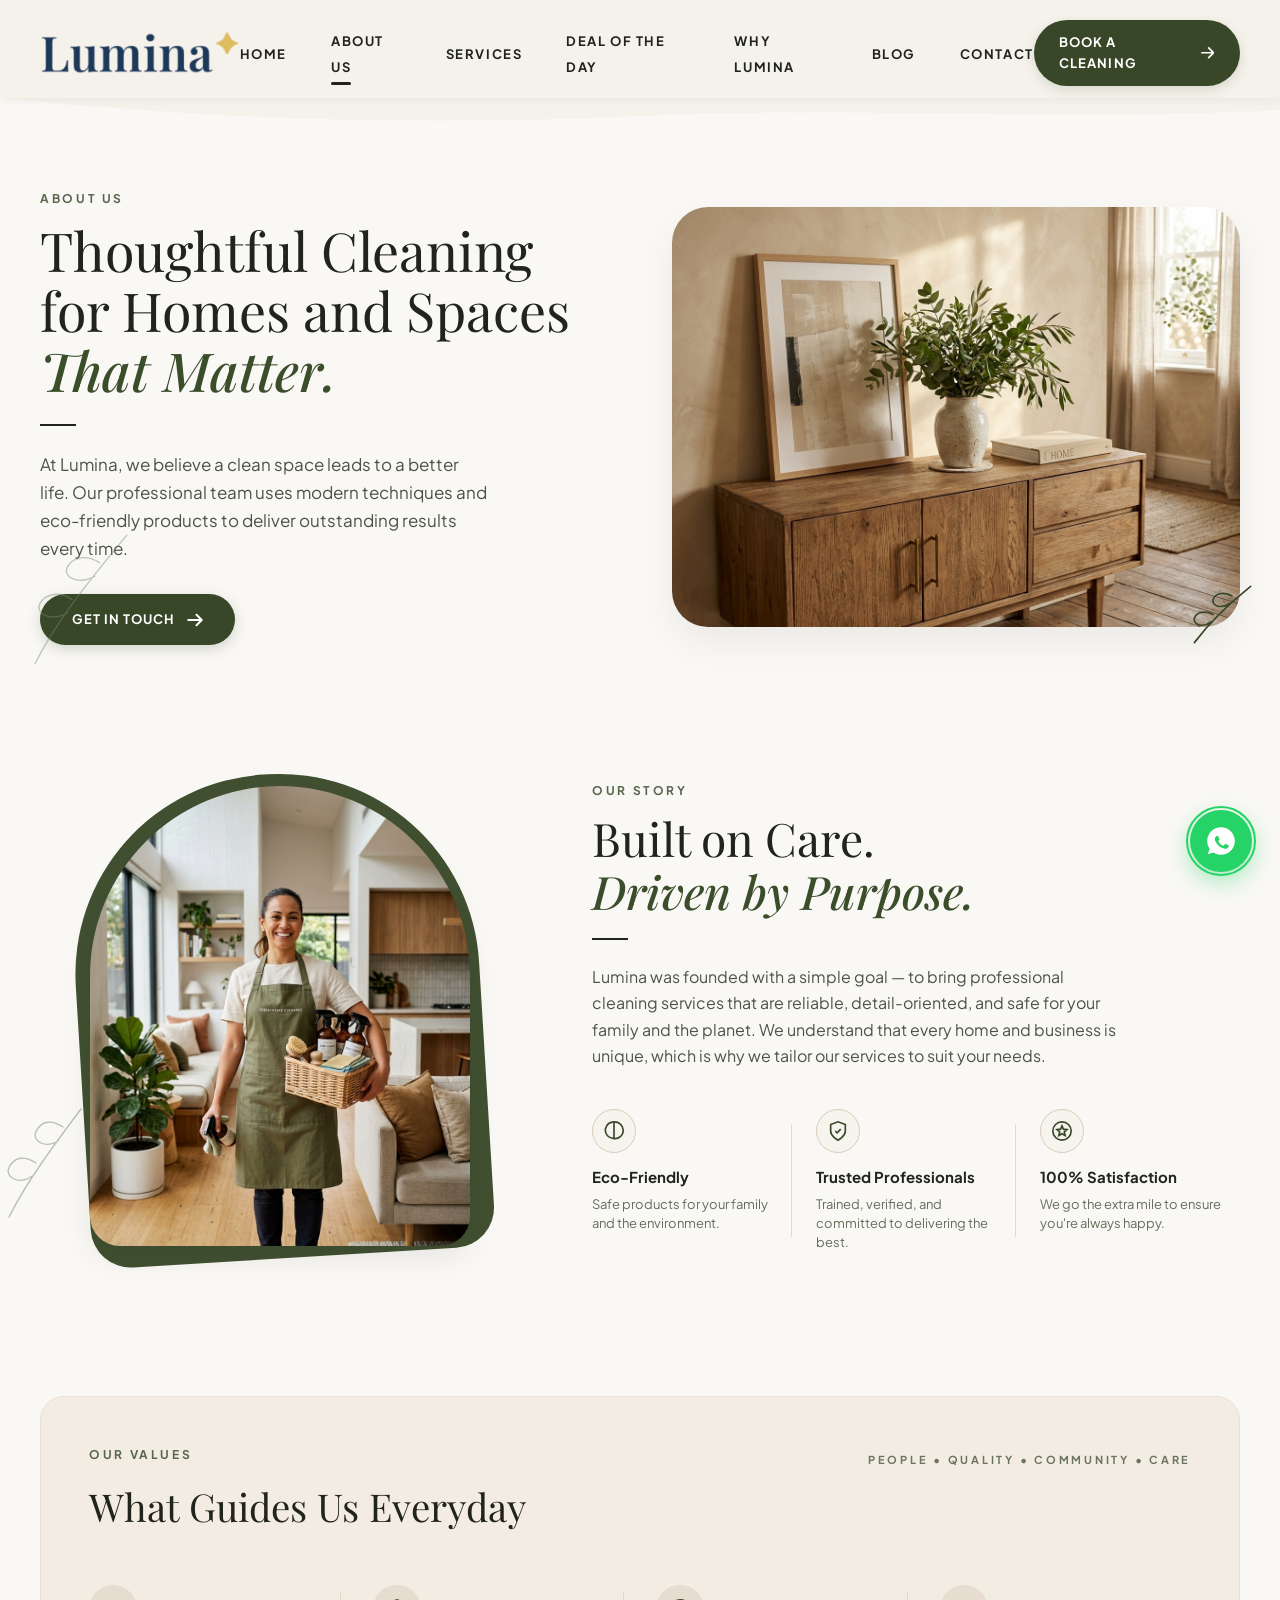
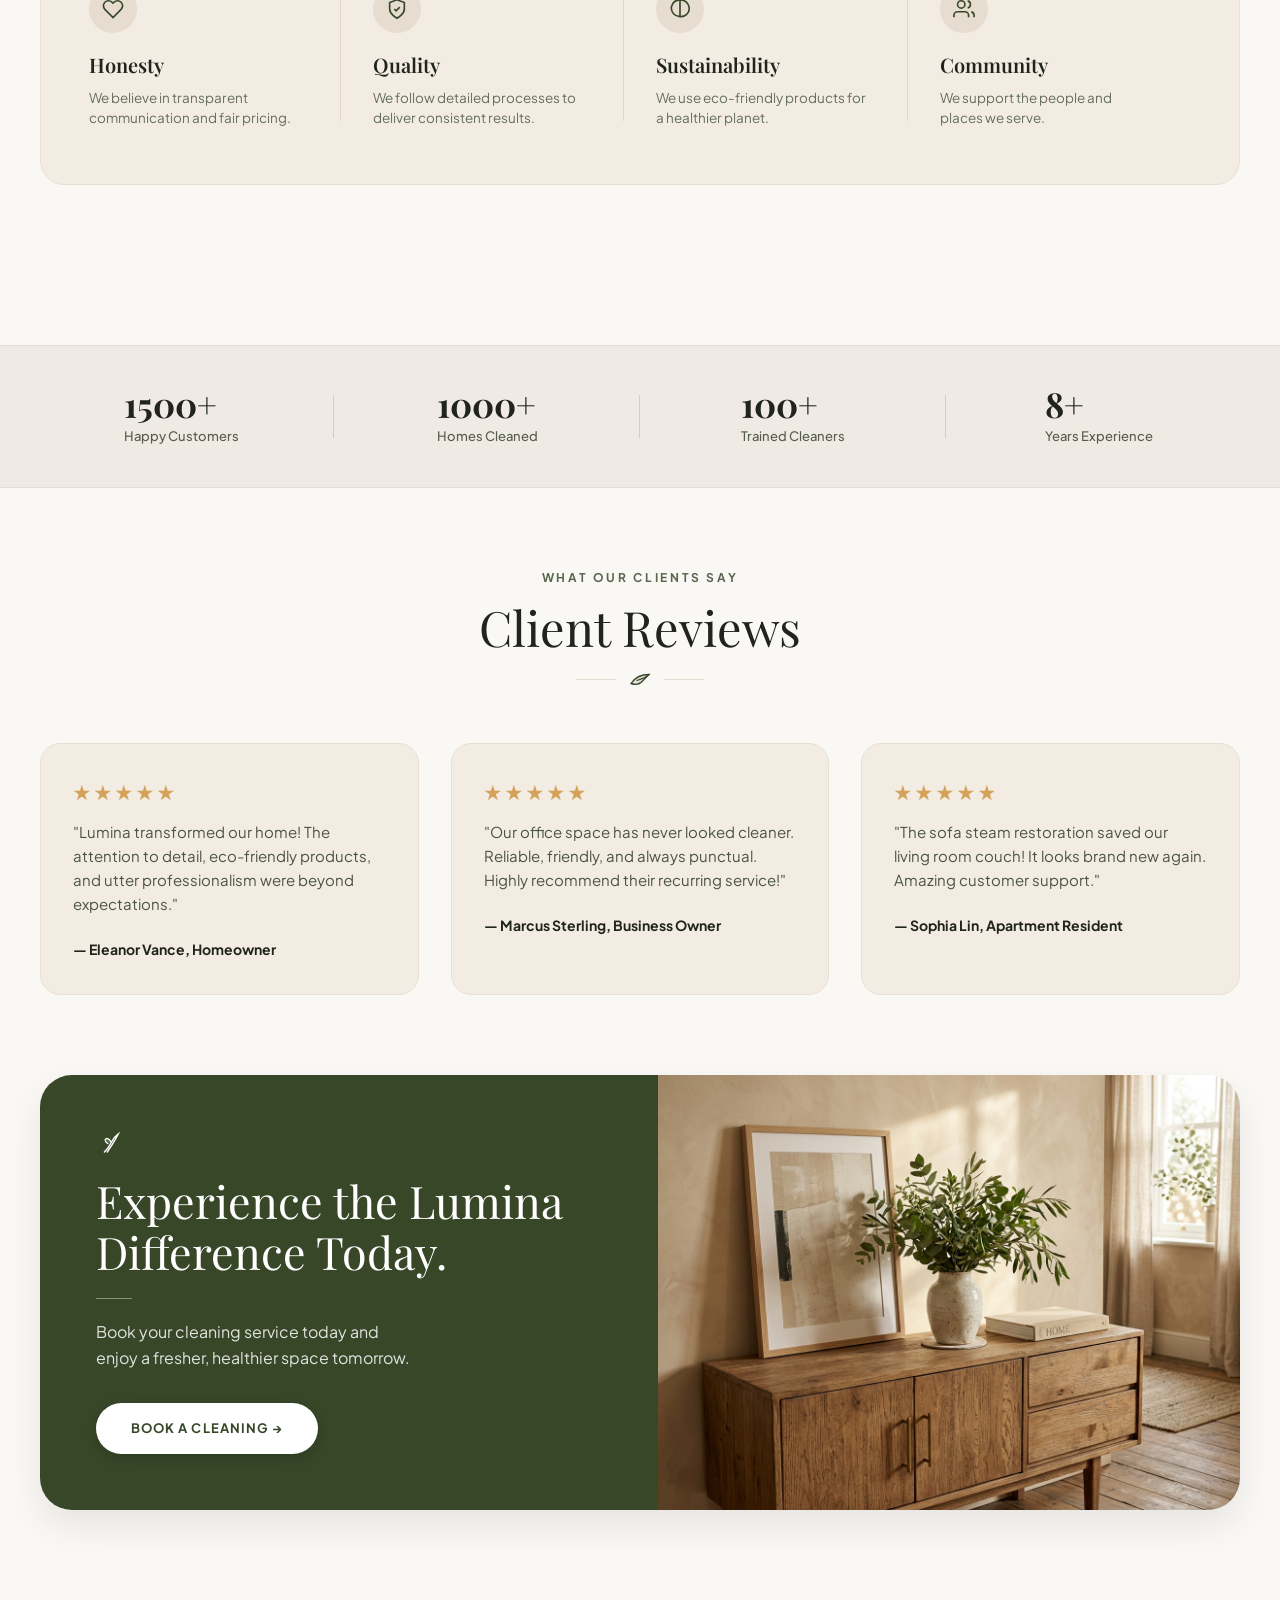
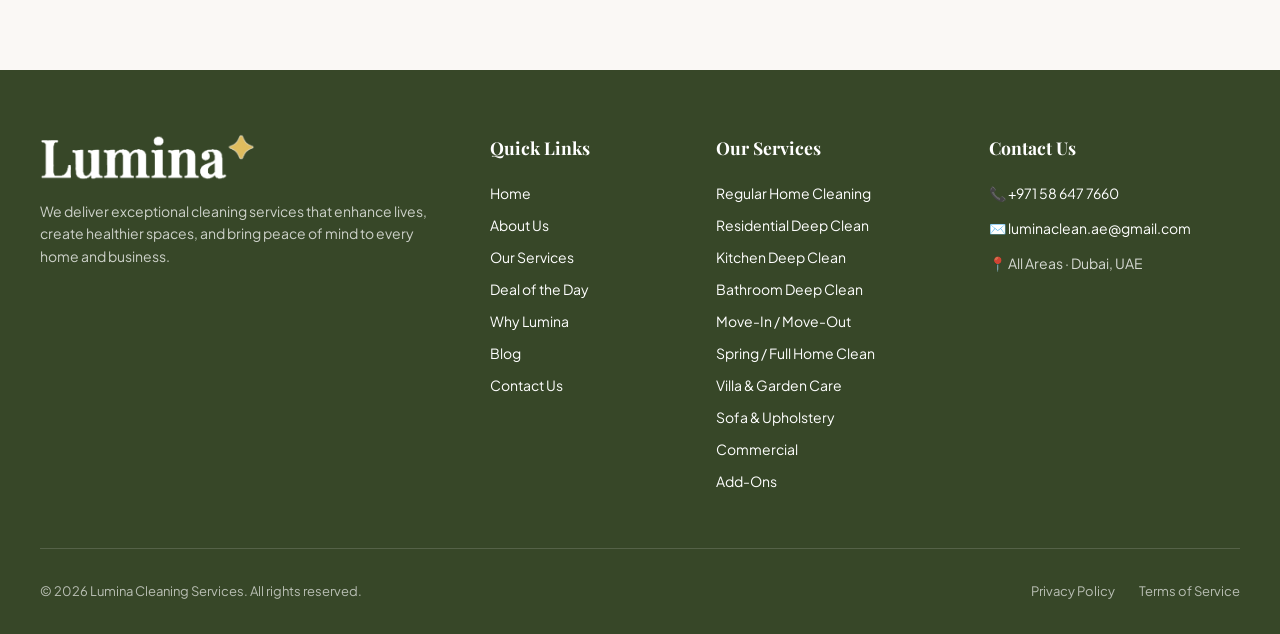
==== commit be0faa72: "Update Lumina website" ====
--- a/about.html
+++ b/about.html
@@ -365,7 +365,8 @@
   <!-- GLOBAL FOOTER -->
   <footer class="footer" style="background-color: #374728; color: #FFF; padding: 4rem 2.5rem 2rem 2.5rem;">
     <div style="max-width: 1280px; margin: 0 auto;">
-      <div style="display: grid; grid-template-columns: 2fr 1fr 1.25fr 1fr 2fr; gap: 2.5rem; margin-bottom: 3.5rem;">
+      <div class="footer-grid">
+        <!-- Brand & Description -->
         <div>
           <a href="index.html" class="footer-logo" aria-label="Lumina Cleaning Services Home"
             style="display: block; margin-bottom: 1.25rem;">
@@ -376,54 +377,48 @@
           </p>
         </div>
 
+        <!-- Quick Links -->
         <div>
           <h4 style="font-family: var(--font-serif); font-size: 1.1rem; margin-bottom: 1.25rem;">Quick Links</h4>
           <ul
             style="list-style: none; display: flex; flex-direction: column; gap: 0.6rem; font-size: 0.875rem; color: rgba(255,255,255,0.8);">
-            <li><a href="index.html" style="color: #FFF;">Home</a></li>
-            <li><a href="about.html" style="color: #FFF;">About Us</a></li>
-            <li><a href="services.html" style="color: #FFF;">Our Services</a></li>
-            <li><a href="deal-of-the-day.html" style="color: #FFF;">Deal of the Day</a></li>
-            <li><a href="why-lumina.html" style="color: #FFF;">Why Lumina</a></li>
-            <li><a href="blog.html" style="color: #FFF;">Blog</a></li>
-            <li><a href="contact.html" style="color: #FFF;">Contact Us</a></li>
+            <li><a href="index.html" style="color: #FFF; text-decoration: none;">Home</a></li>
+            <li><a href="about.html" style="color: #FFF; text-decoration: none;">About Us</a></li>
+            <li><a href="services.html" style="color: #FFF; text-decoration: none;">Our Services</a></li>
+            <li><a href="deal-of-the-day.html" style="color: #FFF; text-decoration: none;">Deal of the Day</a></li>
+            <li><a href="why-lumina.html" style="color: #FFF; text-decoration: none;">Why Lumina</a></li>
+            <li><a href="blog.html" style="color: #FFF; text-decoration: none;">Blog</a></li>
+            <li><a href="contact.html" style="color: #FFF; text-decoration: none;">Contact Us</a></li>
           </ul>
         </div>
 
+        <!-- Our Services -->
         <div>
           <h4 style="font-family: var(--font-serif); font-size: 1.1rem; margin-bottom: 1.25rem;">Our Services</h4>
           <ul
             style="list-style: none; display: flex; flex-direction: column; gap: 0.6rem; font-size: 0.875rem; color: rgba(255,255,255,0.8);">
-            <li><a href="services.html" style="color: #FFF;">Residential Cleaning</a></li>
-            <li><a href="services.html" style="color: #FFF;">Deep Cleaning</a></li>
-            <li><a href="services.html" style="color: #FFF;">Move-In / Move-Out</a></li>
-            <li><a href="services.html" style="color: #FFF;">Office Cleaning</a></li>
-            <li><a href="services.html" style="color: #FFF;">Sofa & Upholstery</a></li>
+            <li><a href="services.html#regular-home-cleaning" style="color: #FFF; text-decoration: none;">Regular Home Cleaning</a></li>
+            <li><a href="services.html#residential-deep-clean" style="color: #FFF; text-decoration: none;">Residential Deep Clean</a></li>
+            <li><a href="services.html#kitchen-deep-clean" style="color: #FFF; text-decoration: none;">Kitchen Deep Clean</a></li>
+            <li><a href="services.html#bathroom-deep-clean" style="color: #FFF; text-decoration: none;">Bathroom Deep Clean</a></li>
+            <li><a href="services.html#move-in-move-out" style="color: #FFF; text-decoration: none;">Move-In / Move-Out</a></li>
+            <li><a href="services.html#spring-full-home-clean" style="color: #FFF; text-decoration: none;">Spring / Full Home Clean</a></li>
+            <li><a href="services.html#villa-garden-care" style="color: #FFF; text-decoration: none;">Villa &amp; Garden Care</a></li>
+            <li><a href="services.html#sofa-upholstery" style="color: #FFF; text-decoration: none;">Sofa &amp; Upholstery</a></li>
+            <li><a href="services.html#commercial" style="color: #FFF; text-decoration: none;">Commercial</a></li>
+            <li><a href="services.html#add-ons" style="color: #FFF; text-decoration: none;">Add-Ons</a></li>
           </ul>
         </div>
 
+        <!-- Contact Us -->
         <div>
           <h4 style="font-family: var(--font-serif); font-size: 1.1rem; margin-bottom: 1.25rem;">Contact Us</h4>
           <ul
             style="list-style: none; display: flex; flex-direction: column; gap: 0.8rem; font-size: 0.875rem; color: rgba(255,255,255,0.8);">
-            <li>📞 +971 58 647 7660</li>
-            <li>✉️ luminaclean.ae@gmail.com</li>
+            <li><a href="tel:+971586477660" style="color: #FFF; text-decoration: none;">📞 +971 58 647 7660</a></li>
+            <li><a href="mailto:luminaclean.ae@gmail.com" style="color: #FFF; text-decoration: none;">✉️ luminaclean.ae@gmail.com</a></li>
             <li>📍 All Areas · Dubai, UAE</li>
           </ul>
-        </div>
-
-        <div>
-          <h4 style="font-family: var(--font-serif); font-size: 1.1rem; margin-bottom: 1.25rem;">Newsletter</h4>
-          <p style="font-size: 0.8125rem; color: rgba(255,255,255,0.75); margin-bottom: 1rem;">
-            Subscribe for cleaning tips, updates, and exclusive offers.
-          </p>
-          <form onsubmit="event.preventDefault(); alert('Thank you for subscribing to Lumina newsletter!');"
-            style="display: flex; flex-direction: column; gap: 0.75rem;">
-            <input type="email" placeholder="Your email address" required
-              style="padding: 0.75rem 1rem; border-radius: 6px; border: none; font-size: 0.875rem; outline: none;">
-            <button type="submit"
-              style="padding: 0.75rem 1rem; background-color: #20241D; color: #FFF; border-radius: 6px; font-weight: 700; font-size: 0.75rem; letter-spacing: 0.1em; text-transform: uppercase;">SUBSCRIBE</button>
-          </form>
         </div>
       </div>
 
@@ -431,8 +426,8 @@
         style="border-top: 1px solid rgba(255,255,255,0.15); padding-top: 2rem; display: flex; justify-content: space-between; align-items: center; flex-wrap: wrap; gap: 1rem; font-size: 0.8125rem; color: rgba(255,255,255,0.65);">
         <span>&copy; 2026 Lumina Cleaning Services. All rights reserved.</span>
         <div style="display: flex; gap: 1.5rem;">
-          <a href="#" style="color: rgba(255,255,255,0.65);">Privacy Policy</a>
-          <a href="#" style="color: rgba(255,255,255,0.65);">Terms of Service</a>
+          <a href="#" style="color: rgba(255,255,255,0.65); text-decoration: none;">Privacy Policy</a>
+          <a href="#" style="color: rgba(255,255,255,0.65); text-decoration: none;">Terms of Service</a>
         </div>
       </div>
     </div>
--- a/styles.css
+++ b/styles.css
@@ -1140,6 +1140,93 @@
   gap: 2.25rem 1.5rem;
 }
 
+.services-two-col-grid {
+  display: grid;
+  grid-template-columns: repeat(3, 1fr);
+  gap: 2.25rem 1.5rem;
+}
+
+@media (max-width: 1024px) {
+  .services-two-col-grid {
+    grid-template-columns: repeat(2, 1fr);
+  }
+}
+
+@media (max-width: 640px) {
+  .services-two-col-grid {
+    grid-template-columns: 1fr;
+  }
+}
+
+.prop-chip {
+  padding: 0.5rem 0.6rem;
+  background-color: #FFFFFF;
+  border: 1px solid #D6CEBE;
+  border-radius: 8px;
+  font-size: 0.78125rem;
+  font-weight: 600;
+  color: var(--color-text-dark);
+  cursor: pointer;
+  transition: all 0.2s ease;
+  text-align: center;
+}
+
+.prop-chip:hover {
+  border-color: var(--color-primary);
+  color: var(--color-primary);
+  background-color: rgba(55, 71, 40, 0.05);
+}
+
+.prop-chip.active {
+  background-color: var(--color-primary);
+  color: #FFFFFF;
+  border-color: var(--color-primary);
+  box-shadow: 0 3px 8px rgba(55, 71, 40, 0.2);
+}
+
+.click-hint-badge {
+  display: inline-flex;
+  align-items: center;
+  gap: 0.3rem;
+  font-size: 0.75rem;
+  font-weight: 700;
+  color: var(--color-primary);
+  background: rgba(55, 71, 40, 0.08);
+  padding: 5px 12px;
+  border-radius: 20px;
+  transition: background 0.2s ease;
+}
+
+.service-badge-card:hover .click-hint-badge {
+  background: rgba(55, 71, 40, 0.16);
+}
+
+.btn-select-prop-size {
+  display: inline-flex;
+  align-items: center;
+  justify-content: center;
+  gap: 0.5rem;
+  width: 100%;
+  padding: 0.65rem 1rem;
+  margin-top: 0.75rem;
+  background-color: rgba(55, 71, 40, 0.08);
+  color: var(--color-primary);
+  border: 1.5px solid var(--color-primary);
+  border-radius: 50px;
+  font-family: var(--font-sans);
+  font-size: 0.78125rem;
+  font-weight: 700;
+  letter-spacing: 0.06em;
+  text-transform: uppercase;
+  cursor: pointer;
+  transition: all 0.2s ease;
+}
+
+.btn-select-prop-size:hover {
+  background-color: var(--color-primary);
+  color: #FFFFFF;
+}
+
 .service-badge-card {
   background-color: var(--bg-card-soft);
   border-radius: 20px;
@@ -1148,6 +1235,7 @@
   flex-direction: column;
   cursor: pointer;
   border: 1px solid #E8E0D2;
+  scroll-margin-top: 100px;
   transition: transform var(--transition-smooth), box-shadow var(--transition-smooth), border-color var(--transition-fast);
 }
 
@@ -2698,11 +2786,23 @@
   display: flex;
   align-items: center;
   justify-content: center;
-  transition: background-color var(--transition-fast), transform var(--transition-fast);
+  transition: background-color var(--transition-fast), transform var(--transition-fast), color var(--transition-fast);
+  text-decoration: none;
 }
 
 .social-circle-btn:hover {
   background-color: var(--color-primary);
+  transform: translateY(-2px);
+}
+
+.footer-social-btn {
+  background-color: rgba(255, 255, 255, 0.15);
+  color: #FFFFFF;
+}
+
+.footer-social-btn:hover {
+  background-color: #FFFFFF;
+  color: #374728;
   transform: translateY(-2px);
 }
 
@@ -3564,3 +3664,909 @@
   }
 }
 
+/* ==========================================================================
+   DEEP CLEANING SECTION (11 SPECIALIZED SERVICES)
+   ========================================================================== */
+.deep-cleaning-section {
+  padding: 4rem 0;
+  background-color: var(--bg-cream);
+}
+
+.deep-clean-grid {
+  display: grid;
+  grid-template-columns: repeat(2, 1fr);
+  gap: 1.5rem;
+  margin-top: 2.5rem;
+}
+
+.deep-clean-card {
+  background-color: #FFFFFF;
+  border: 1px solid #E8E0D2;
+  border-radius: 18px;
+  padding: 1.75rem;
+  display: flex;
+  flex-direction: column;
+  justify-content: space-between;
+  box-shadow: 0 4px 18px rgba(0, 0, 0, 0.03);
+  transition: transform 0.3s ease, box-shadow 0.3s ease, border-color 0.3s ease;
+}
+
+.deep-clean-card:hover {
+  transform: translateY(-3px);
+  box-shadow: 0 10px 28px rgba(53, 69, 39, 0.08);
+  border-color: #C8BFB0;
+}
+
+.deep-clean-header-row {
+  display: flex;
+  align-items: center;
+  justify-content: space-between;
+  gap: 0.75rem;
+  margin-bottom: 0.5rem;
+}
+
+.deep-clean-title {
+  font-family: var(--font-serif, 'Playfair Display', Georgia, serif);
+  font-size: 1.25rem;
+  font-weight: 600;
+  color: var(--color-text-dark, #20241D);
+  line-height: 1.3;
+}
+
+.deep-clean-discount-badge {
+  background-color: #374728;
+  color: #FFFFFF;
+  font-family: var(--font-sans, 'Plus Jakarta Sans', sans-serif);
+  font-size: 0.75rem;
+  font-weight: 700;
+  padding: 4px 12px;
+  border-radius: 20px;
+  white-space: nowrap;
+  letter-spacing: 0.03em;
+}
+
+.deep-clean-badge-quote {
+  background-color: #E2F0DE;
+  color: #2D5A27;
+  font-family: var(--font-sans, 'Plus Jakarta Sans', sans-serif);
+  font-size: 0.75rem;
+  font-weight: 700;
+  padding: 4px 12px;
+  border-radius: 20px;
+  white-space: nowrap;
+}
+
+.deep-clean-desc {
+  font-family: var(--font-sans, 'Plus Jakarta Sans', sans-serif);
+  font-size: 0.9125rem;
+  color: #646E5D;
+  line-height: 1.5;
+  margin-bottom: 1.25rem;
+}
+
+.deep-clean-price-row {
+  display: flex;
+  align-items: baseline;
+  gap: 0.75rem;
+  margin-bottom: 1rem;
+}
+
+.deep-clean-price-current {
+  font-family: var(--font-serif, 'Playfair Display', Georgia, serif);
+  font-size: 1.5rem;
+  font-weight: 700;
+  color: #374728;
+  line-height: 1;
+}
+
+.deep-clean-price-quote {
+  font-family: var(--font-serif, 'Playfair Display', Georgia, serif);
+  font-size: 1.3rem;
+  font-weight: 700;
+  color: #374728;
+  line-height: 1;
+}
+
+.deep-clean-price-old {
+  font-family: var(--font-sans, 'Plus Jakarta Sans', sans-serif);
+  font-size: 0.95rem;
+  color: #8C9683;
+  text-decoration: line-through;
+  font-weight: 500;
+}
+
+.btn-deep-clean-wa {
+  display: inline-flex;
+  align-items: center;
+  justify-content: center;
+  gap: 0.6rem;
+  background-color: #25D366;
+  color: #FFFFFF;
+  font-family: var(--font-sans, 'Plus Jakarta Sans', sans-serif);
+  font-size: 0.8125rem;
+  font-weight: 700;
+  letter-spacing: 0.06em;
+  text-transform: uppercase;
+  padding: 0.75rem 1.25rem;
+  border-radius: 50px;
+  border: none;
+  cursor: pointer;
+  width: 100%;
+  box-shadow: 0 4px 14px rgba(37, 211, 102, 0.25);
+  transition: background-color 0.25s ease, transform 0.25s ease, box-shadow 0.25s ease;
+}
+
+.btn-deep-clean-wa:hover {
+  background-color: #1DA851;
+  transform: translateY(-1px);
+  box-shadow: 0 8px 20px rgba(37, 211, 102, 0.35);
+}
+
+@media (max-width: 768px) {
+  .deep-clean-grid {
+    grid-template-columns: 1fr;
+  }
+}
+
+/* Footer 4-Column Responsive Layout */
+.footer-grid {
+  display: grid;
+  grid-template-columns: 2.2fr 1fr 1.25fr 1.35fr;
+  gap: 2.5rem;
+  margin-bottom: 3.5rem;
+}
+
+@media (max-width: 992px) {
+  .footer-grid {
+    grid-template-columns: 1fr 1fr !important;
+    gap: 2rem !important;
+  }
+}
+
+@media (max-width: 576px) {
+  .footer-grid {
+    grid-template-columns: 1fr !important;
+    gap: 2rem !important;
+  }
+}
+
+/* Modal Backdrop Popup Styles */
+.modal-backdrop {
+  position: fixed;
+  top: 0;
+  left: 0;
+  width: 100vw;
+  height: 100vh;
+  background-color: rgba(0, 0, 0, 0.6);
+  backdrop-filter: blur(4px);
+  display: flex;
+  align-items: center;
+  justify-content: center;
+  opacity: 0;
+  visibility: hidden;
+  pointer-events: none;
+  z-index: 10000;
+  transition: opacity 0.3s ease, visibility 0.3s ease;
+}
+
+.modal-backdrop.active {
+  opacity: 1;
+  visibility: visible;
+  pointer-events: auto;
+}
+
+.modal-card {
+  background: #FFFFFF;
+  border-radius: 20px;
+  width: 90%;
+  max-width: 460px;
+  padding: 2.25rem 2rem;
+  position: relative;
+  box-shadow: 0 20px 50px rgba(0, 0, 0, 0.2);
+  transform: translateY(20px);
+  transition: transform 0.3s ease;
+}
+
+.modal-backdrop.active .modal-card {
+  transform: translateY(0);
+}
+
+.modal-close {
+  position: absolute;
+  top: 1.25rem;
+  right: 1.25rem;
+  background: #F4F1EA;
+  border: none;
+  width: 32px;
+  height: 32px;
+  border-radius: 50%;
+  display: flex;
+  align-items: center;
+  justify-content: center;
+  cursor: pointer;
+  color: #374728;
+  transition: background 0.2s ease;
+}
+
+.modal-close:hover {
+  background: #E2DCCF;
+}
+
+.modal-title {
+  font-family: var(--font-serif);
+  font-size: 1.5rem;
+  color: #20241D;
+  text-align: center;
+  margin-bottom: 0.25rem;
+}
+
+.modal-subtitle {
+  font-size: 0.875rem;
+  color: #646E5D;
+  text-align: center;
+  margin-bottom: 1.5rem;
+}
+
+.form-group {
+  margin-bottom: 1rem;
+}
+
+.form-label {
+  display: block;
+  font-size: 0.8125rem;
+  font-weight: 700;
+  color: #374728;
+  margin-bottom: 0.35rem;
+  text-transform: uppercase;
+  letter-spacing: 0.03em;
+}
+
+.form-input,
+.form-select {
+  width: 100%;
+  padding: 0.75rem 1rem;
+  border: 1px solid #E2DCCF;
+  border-radius: 10px;
+  font-size: 0.9375rem;
+  color: #20241D;
+  background-color: #FAFAF7;
+  outline: none;
+  transition: border-color 0.2s ease, box-shadow 0.2s ease;
+}
+
+.form-input:focus,
+.form-select:focus {
+  border-color: #374728;
+  box-shadow: 0 0 0 3px rgba(55, 71, 40, 0.1);
+}
+
+.btn-submit-modal {
+  width: 100%;
+  padding: 0.9rem;
+  background-color: #374728;
+  color: #FFFFFF;
+  border: none;
+  border-radius: 50px;
+  font-weight: 700;
+  font-size: 0.875rem;
+  letter-spacing: 0.08em;
+  text-transform: uppercase;
+  cursor: pointer;
+  margin-top: 0.5rem;
+  transition: background-color 0.2s ease;
+}
+
+
+/* Blog Category Filter Bar & Cards */
+.category-filters-bar {
+  display: flex;
+  align-items: center;
+  gap: 0.75rem;
+  flex-wrap: wrap;
+  margin-bottom: 2.5rem;
+}
+
+.category-filter-btn {
+  background: var(--bg-card-soft);
+  color: var(--color-text-dark);
+  border: 1px solid var(--color-border);
+  padding: 0.6rem 1.35rem;
+  border-radius: 50px;
+  font-size: 0.8125rem;
+  font-weight: 700;
+  cursor: pointer;
+  letter-spacing: 0.03em;
+  transition: background-color var(--transition-fast), color var(--transition-fast), border-color var(--transition-fast);
+}
+
+.category-filter-btn:hover,
+.category-filter-btn.active {
+  background: var(--color-primary);
+  color: #FFFFFF;
+  border-color: var(--color-primary);
+}
+
+.blog-grid-card {
+  background: var(--bg-card-soft);
+  border-radius: 20px;
+  overflow: hidden;
+  border: 1px solid var(--color-border);
+  display: flex;
+  flex-direction: column;
+  cursor: pointer;
+  transition: transform var(--transition-smooth), box-shadow var(--transition-smooth), border-color var(--transition-fast);
+}
+
+.blog-grid-card:hover {
+  transform: translateY(-6px);
+  box-shadow: var(--shadow-card-hover);
+  border-color: var(--color-primary);
+}
+
+/* Editorial Layout & Responsive 3-Column Grid */
+.blog-overview-container {
+  max-width: 1280px;
+  margin: 0 auto;
+  padding: 0 1rem;
+}
+
+.blog-3col-grid {
+  display: grid;
+  grid-template-columns: repeat(3, 1fr);
+  gap: 2rem;
+  margin-bottom: 3rem;
+}
+
+.blog-top-featured-card {
+  display: grid;
+  grid-template-columns: 1.25fr 0.75fr;
+  background: var(--bg-card-soft);
+  border: 1px solid var(--color-border);
+  border-radius: 24px;
+  overflow: hidden;
+  margin-bottom: 3.5rem;
+  box-shadow: var(--shadow-card);
+  cursor: pointer;
+  transition: transform var(--transition-smooth), box-shadow var(--transition-smooth), border-color var(--transition-fast);
+}
+
+.blog-top-featured-card:hover {
+  transform: translateY(-5px);
+  box-shadow: var(--shadow-card-hover);
+  border-color: var(--color-primary);
+}
+
+.blog-editorial-feature-row {
+  display: grid;
+  grid-template-columns: 1.15fr 0.85fr;
+  background: var(--bg-card-soft);
+  border: 1px solid var(--color-border);
+  border-radius: 24px;
+  overflow: hidden;
+  margin: 3.5rem 0;
+  box-shadow: var(--shadow-card);
+  cursor: pointer;
+  transition: transform var(--transition-smooth), box-shadow var(--transition-smooth), border-color var(--transition-fast);
+}
+
+.blog-editorial-feature-row:hover {
+  transform: translateY(-5px);
+  box-shadow: var(--shadow-card-hover);
+  border-color: var(--color-primary);
+}
+
+@media (max-width: 992px) {
+  .blog-3col-grid {
+    grid-template-columns: repeat(2, 1fr);
+    gap: 1.5rem;
+  }
+  .blog-top-featured-card,
+  .blog-editorial-feature-row {
+    grid-template-columns: 1fr;
+  }
+}
+
+@media (max-width: 640px) {
+  .blog-3col-grid {
+    grid-template-columns: 1fr;
+  }
+}
+
+/* Service CTA Banner Card inside Blog Articles */
+.blog-service-cta-card {
+  background: var(--color-primary);
+  color: #FFFFFF;
+  border-radius: 24px;
+  padding: 2.75rem 2rem;
+  margin: 3.5rem 0 2rem 0;
+  text-align: center;
+  box-shadow: var(--shadow-card);
+  position: relative;
+  overflow: hidden;
+}
+
+.blog-service-cta-card::before {
+  content: '';
+  position: absolute;
+  top: -60px;
+  right: -60px;
+  width: 200px;
+  height: 200px;
+  background: rgba(255, 255, 255, 0.05);
+  border-radius: 50%;
+  pointer-events: none;
+}
+
+.btn-blog-service-cta {
+  display: inline-flex;
+  align-items: center;
+  gap: 0.65rem;
+  background-color: #FFFFFF;
+  color: var(--color-primary);
+  padding: 0.95rem 2.25rem;
+  border-radius: 50px;
+  font-weight: 700;
+  font-size: 0.8125rem;
+  letter-spacing: 0.08em;
+  text-transform: uppercase;
+  text-decoration: none;
+  margin-top: 1.25rem;
+  box-shadow: 0 6px 18px rgba(0,0,0,0.15);
+  transition: transform var(--transition-smooth), background-color var(--transition-fast), color var(--transition-fast);
+}
+
+.btn-blog-service-cta:hover {
+  transform: translateY(-3px);
+  background-color: #F4F1EA;
+  color: #2A371F;
+}
+
+/* Blog Article Inline Media & Callouts */
+.blog-inline-img {
+  width: 100%;
+  border-radius: 16px;
+  margin: 1.75rem 0;
+  object-fit: cover;
+  max-height: 400px;
+  box-shadow: var(--shadow-card);
+  display: block;
+}
+
+.blog-checklist-box {
+  background: #F4F1EA;
+  border: 1px solid #E2DCCF;
+  border-radius: 18px;
+  padding: 1.75rem 2rem;
+  margin: 2rem 0;
+}
+
+.blog-checklist-title {
+  font-family: var(--font-serif);
+  font-size: 1.35rem;
+  color: #20241D;
+  margin-bottom: 1rem;
+  display: flex;
+  align-items: center;
+  gap: 0.5rem;
+}
+
+.blog-checklist-grid {
+  display: grid;
+  grid-template-columns: repeat(auto-fit, minmax(260px, 1fr));
+  gap: 0.85rem;
+}
+
+.blog-checklist-item {
+  display: flex;
+  align-items: flex-start;
+  gap: 0.65rem;
+  color: #434B3D;
+  font-size: 0.9375rem;
+  line-height: 1.5;
+}
+
+.blog-checklist-item svg {
+  flex-shrink: 0;
+  margin-top: 3px;
+  color: #374728;
+}
+
+/* Related Articles Grid */
+.related-articles-section {
+  margin-top: 4rem;
+  padding-top: 2.5rem;
+  border-top: 1px solid #E2DCCF;
+}
+
+.related-articles-title {
+  font-family: var(--font-serif);
+  font-size: 1.75rem;
+  color: #20241D;
+  margin-bottom: 1.5rem;
+}
+
+.related-articles-grid {
+  display: grid;
+  grid-template-columns: repeat(auto-fit, minmax(260px, 1fr));
+  gap: 1.5rem;
+}
+
+/* Detailed Article Two-Column Layout & Sticky Right Sidebar */
+.article-detail-container {
+  max-width: 1280px;
+  margin: 0 auto;
+  padding: 0 1rem;
+  height: auto;
+  min-height: 0;
+}
+
+.article-detail-layout {
+  display: grid;
+  grid-template-columns: 1.8fr 1fr;
+  gap: 2.5rem;
+  align-items: start;
+  grid-auto-rows: auto;
+  margin-top: 1.5rem;
+  height: auto;
+  min-height: 0;
+}
+
+.blog-article-content {
+  display: flex;
+  flex-direction: column;
+  gap: 2rem;
+  align-self: start;
+  height: auto;
+  min-height: 0;
+}
+
+.article-sidebar-sticky {
+  position: sticky;
+  top: 100px;
+  display: flex;
+  flex-direction: column;
+  gap: 1.5rem;
+  align-self: start;
+  height: fit-content;
+  min-height: 0;
+}
+
+.article-sidebar-widget {
+  background: var(--bg-card-soft);
+  border: 1px solid var(--color-border);
+  border-radius: 20px;
+  padding: 1.5rem;
+  box-shadow: var(--shadow-card);
+  height: auto;
+}
+
+.article-sidebar-widget-title {
+  font-family: var(--font-serif);
+  font-size: 1.15rem;
+  color: #20241D;
+  margin-bottom: 0.85rem;
+  padding-bottom: 0.5rem;
+  border-bottom: 1px dashed var(--color-border);
+}
+
+.article-quick-info-list {
+  list-style: none;
+  display: flex;
+  flex-direction: column;
+  gap: 0.6rem;
+  font-size: 0.875rem;
+  color: #434B3D;
+  line-height: 1.5;
+}
+
+.article-sidebar-hero-img {
+  width: 100%;
+  height: 240px;
+  object-fit: cover;
+  border-radius: 16px;
+  box-shadow: var(--shadow-card);
+  display: block;
+  margin-bottom: 1.25rem;
+}
+
+@media (max-width: 992px) {
+  .article-detail-layout {
+    grid-template-columns: 1fr;
+    align-items: start;
+  }
+  .article-sidebar-sticky {
+    position: static;
+    height: auto;
+  }
+}
+
+/* ==========================================================================
+   COMPREHENSIVE MOBILE RESPONSIVENESS & OVERFLOW PREVENTION
+   ========================================================================== */
+
+/* Universal Responsive Standards */
+*, *::before, *::after {
+  box-sizing: border-box;
+}
+
+html, body {
+  width: 100%;
+  max-width: 100%;
+  margin: 0;
+  padding: 0;
+  overflow-x: hidden;
+}
+
+img, video, iframe, svg, canvas {
+  max-width: 100%;
+  height: auto;
+}
+
+p, h1, h2, h3, h4, h5, h6, span, a, li, button, input, textarea, select {
+  overflow-wrap: break-word;
+  word-wrap: break-word;
+}
+
+/* Property Size & Selection Chip Grids */
+.property-size-grid, .sofa-type-grid {
+  display: grid;
+  grid-template-columns: repeat(3, 1fr);
+  gap: 0.5rem;
+  margin-bottom: 1rem;
+}
+
+@media (max-width: 576px) {
+  .property-size-grid, .sofa-type-grid {
+    grid-template-columns: repeat(2, 1fr);
+  }
+}
+
+@media (max-width: 360px) {
+  .property-size-grid, .sofa-type-grid {
+    grid-template-columns: 1fr;
+  }
+}
+
+/* Mobile Header & Sticky Nav Adjustments */
+@media (max-width: 992px) {
+  .header {
+    padding: 0.85rem 1.25rem;
+  }
+
+  .header-container {
+    display: flex;
+    align-items: center;
+    justify-content: space-between;
+    width: 100%;
+  }
+
+  .brand-logo-img {
+    max-width: 140px;
+    height: auto;
+  }
+
+  .btn-header-cta {
+    padding: 0.55rem 1rem !important;
+    font-size: 0.7rem !important;
+    letter-spacing: 0.04em !important;
+  }
+
+  .nav-menu {
+    position: fixed;
+    top: 62px;
+    left: 0;
+    width: 100%;
+    background-color: var(--bg-header, #FAF6F0);
+    flex-direction: column;
+    padding: 1.5rem 1.25rem;
+    gap: 0.75rem;
+    box-shadow: 0 10px 25px rgba(0, 0, 0, 0.12);
+    display: none;
+    z-index: 999;
+    max-height: calc(100vh - 65px);
+    overflow-y: auto;
+    border-bottom: 2px solid var(--color-primary);
+  }
+
+  .nav-menu.active {
+    display: flex !important;
+  }
+
+  .nav-link {
+    width: 100%;
+    padding: 0.65rem 0;
+    border-bottom: 1px solid rgba(0, 0, 0, 0.05);
+    font-size: 0.875rem;
+    display: block;
+    text-align: left;
+  }
+}
+
+@media (max-width: 414px) {
+  .header {
+    padding: 0.75rem 0.85rem;
+  }
+
+  .brand-logo-img {
+    max-width: 120px;
+  }
+
+  .btn-header-cta {
+    padding: 0.5rem 0.75rem !important;
+    font-size: 0.65rem !important;
+  }
+}
+
+/* Hero Sections Mobile Fluid Typography & Layout */
+@media (max-width: 768px) {
+  .hero-container,
+  .services-hero-section,
+  .about-hero-section,
+  .contact-hero-section,
+  .section-container,
+  .blog-overview-container,
+  .article-detail-container,
+  .footer-container {
+    padding-left: 1.25rem !important;
+    padding-right: 1.25rem !important;
+  }
+
+  .hero-title,
+  .services-hero-title,
+  .about-hero-title,
+  .contact-hero-title,
+  .blog-main-title {
+    font-size: clamp(1.65rem, 5.5vw, 2.35rem) !important;
+    line-height: 1.25 !important;
+  }
+
+  .section-title {
+    font-size: clamp(1.45rem, 4.8vw, 1.95rem) !important;
+  }
+
+  .hero-action-group,
+  .hero-buttons {
+    flex-direction: column;
+    width: 100%;
+    gap: 0.75rem;
+  }
+
+  .btn-primary-hero,
+  .btn-secondary-hero,
+  .btn-send-whatsapp,
+  .btn-deal-whatsapp,
+  .btn-card-whatsapp {
+    width: 100% !important;
+    justify-content: center !important;
+    text-align: center !important;
+    padding: 0.85rem 1.25rem !important;
+  }
+}
+
+@media (max-width: 480px) {
+  .hero-container,
+  .services-hero-section,
+  .about-hero-section,
+  .contact-hero-section,
+  .section-container,
+  .blog-overview-container,
+  .article-detail-container,
+  .footer-container {
+    padding-left: 0.85rem !important;
+    padding-right: 0.85rem !important;
+  }
+}
+
+/* Service Cards, Deep Clean Grid & Feature Quad Grids */
+@media (max-width: 992px) {
+  .services-cards-grid,
+  .details-cards-grid,
+  .book-cards-grid,
+  .corner-cards-grid,
+  .values-quad-grid,
+  .services-octo-grid,
+  .stats-bar-grid,
+  .deep-clean-grid {
+    grid-template-columns: repeat(2, 1fr);
+    gap: 1.25rem;
+  }
+}
+
+@media (max-width: 600px) {
+  .services-cards-grid,
+  .details-cards-grid,
+  .book-cards-grid,
+  .corner-cards-grid,
+  .values-quad-grid,
+  .services-octo-grid,
+  .stats-bar-grid,
+  .deep-clean-grid,
+  .blog-3col-grid {
+    grid-template-columns: 1fr !important;
+    gap: 1.25rem;
+  }
+
+  .service-card, .book-card, .corner-item, .blog-grid-card {
+    width: 100%;
+  }
+
+  .service-price-block {
+    display: flex;
+    align-items: center;
+    gap: 0.75rem;
+    flex-wrap: wrap;
+  }
+}
+
+/* Detailed Blog Articles Stacking & Responsive Layout */
+@media (max-width: 992px) {
+  .article-detail-layout {
+    grid-template-columns: 1fr !important;
+    gap: 2rem !important;
+  }
+
+  .article-sidebar-sticky {
+    position: static !important;
+    width: 100% !important;
+    height: auto !important;
+  }
+
+  .blog-checklist-grid,
+  .related-articles-grid {
+    grid-template-columns: 1fr !important;
+  }
+}
+
+/* Modal Popup Responsiveness */
+.modal-card {
+  max-width: 92vw !important;
+  width: 660px;
+  max-height: 90vh !important;
+  overflow-y: auto !important;
+}
+
+@media (max-width: 640px) {
+  .modal-card {
+    padding: 1.25rem !important;
+    border-radius: 16px !important;
+  }
+}
+
+/* Contact Page Form & Social Media Icons */
+@media (max-width: 768px) {
+  .contact-hero-section,
+  .contact-middle-grid,
+  .contact-location-container,
+  .form-row-2col {
+    grid-template-columns: 1fr !important;
+    gap: 1.75rem !important;
+  }
+
+  .contact-hero-img-frame {
+    height: 280px !important;
+  }
+
+  .social-icons-row {
+    justify-content: center;
+    flex-wrap: wrap;
+  }
+}
+
+/* Footer Responsive Layout */
+@media (max-width: 992px) {
+  .footer-grid {
+    grid-template-columns: repeat(2, 1fr) !important;
+    gap: 2rem !important;
+  }
+}
+
+@media (max-width: 576px) {
+  .footer-grid {
+    grid-template-columns: 1fr !important;
+    gap: 2rem !important;
+  }
+}
+
+
+
+
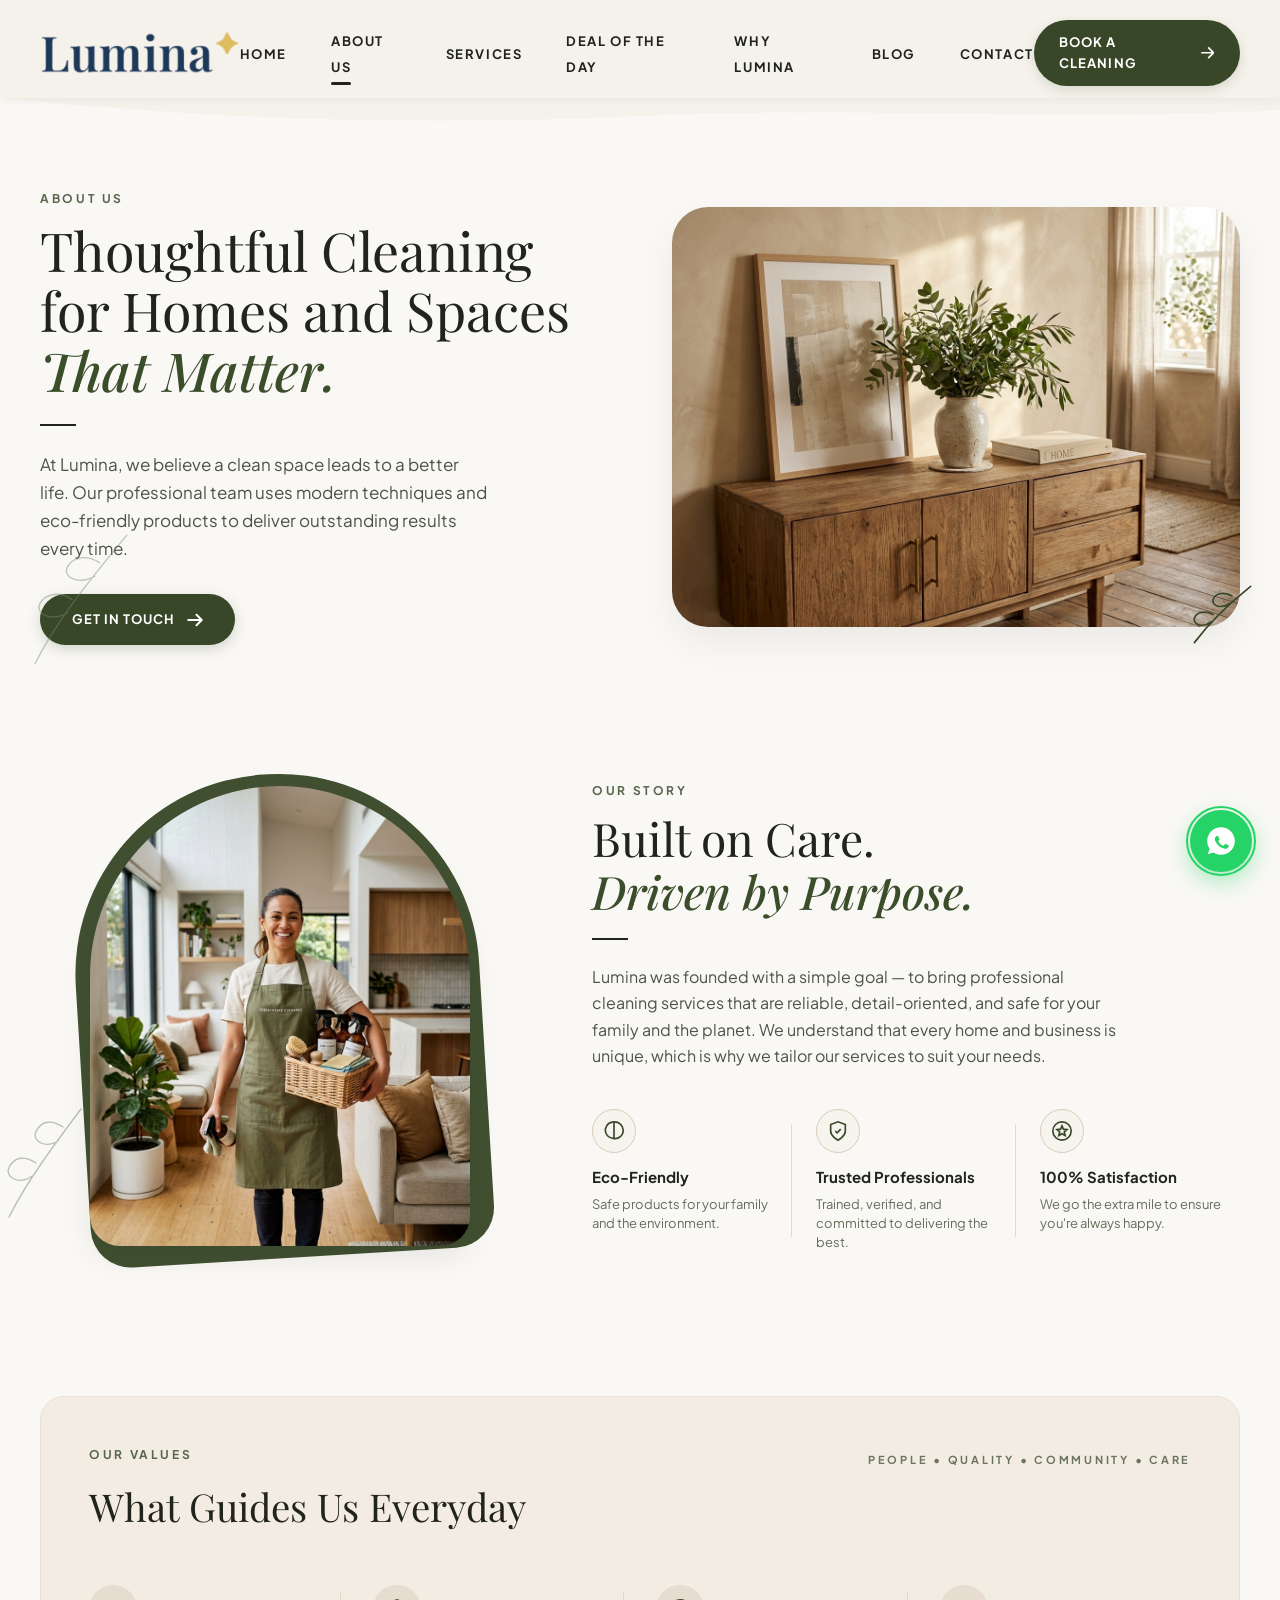
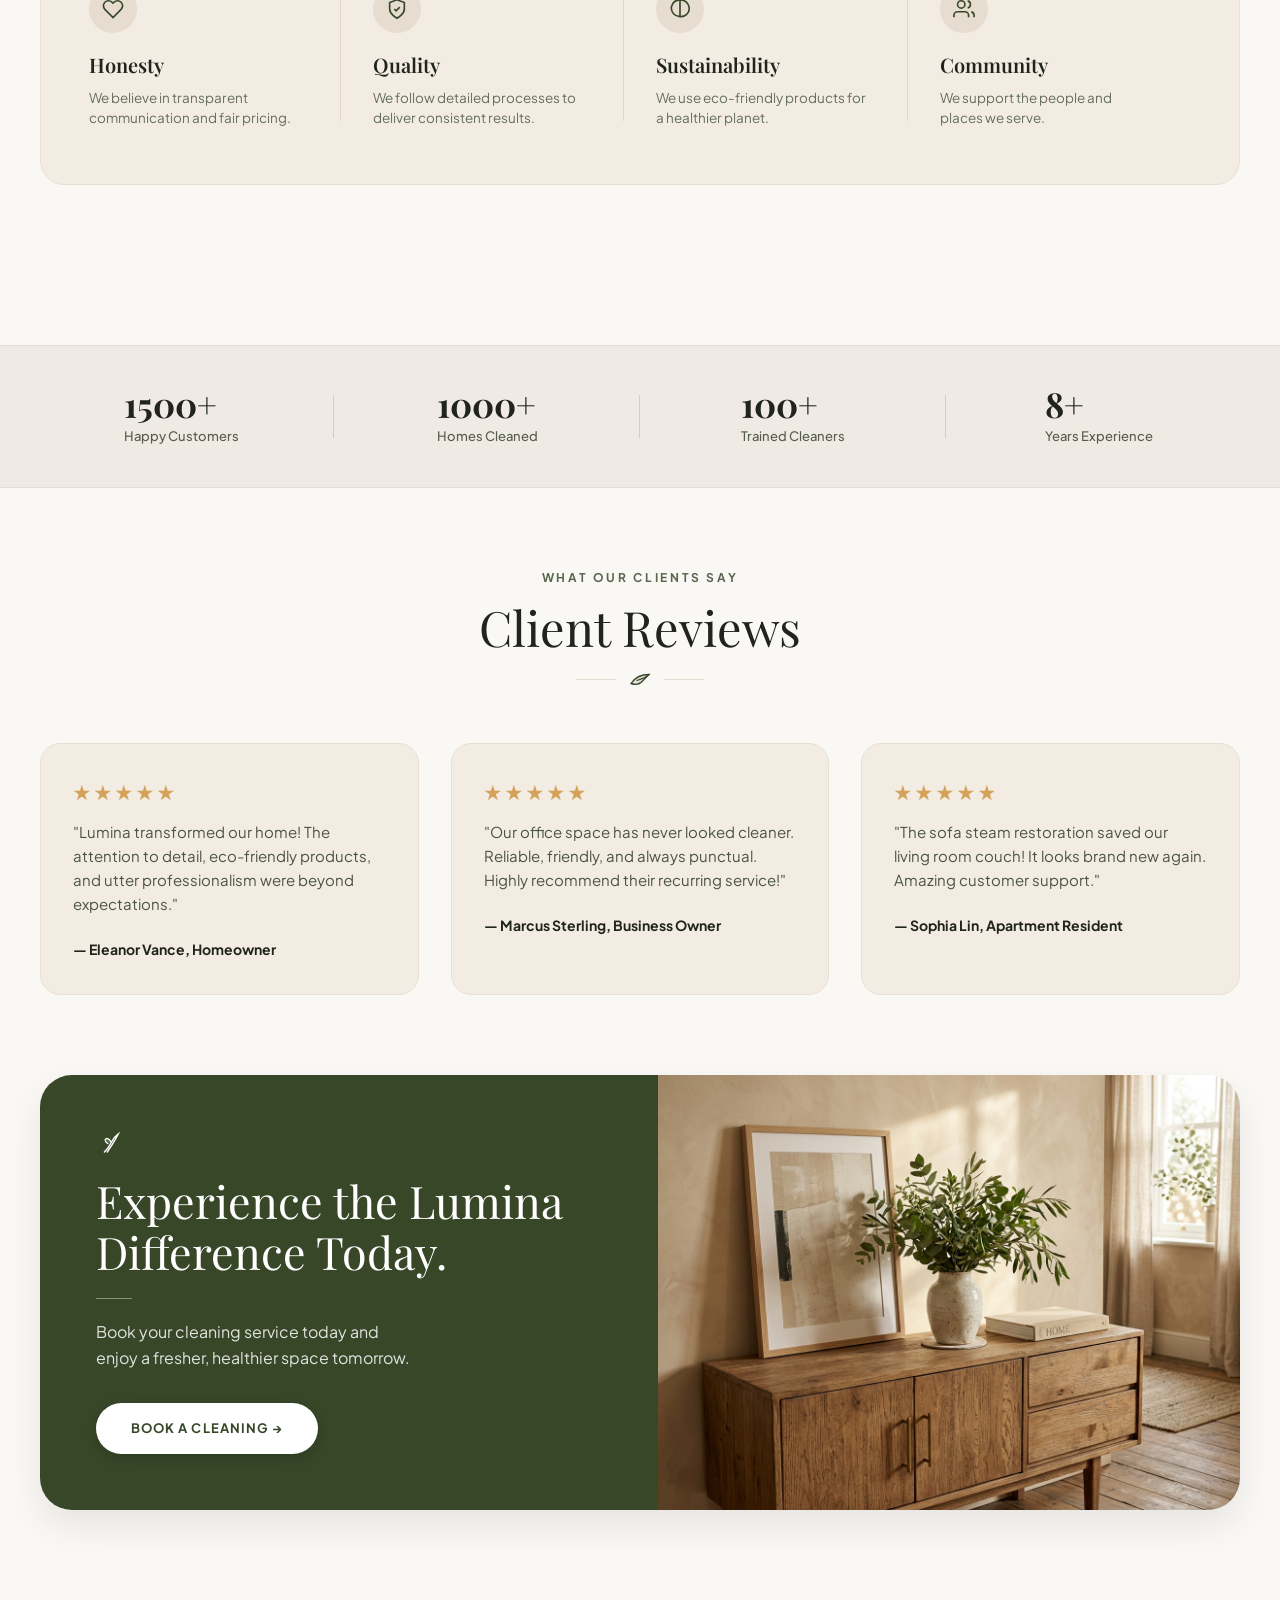
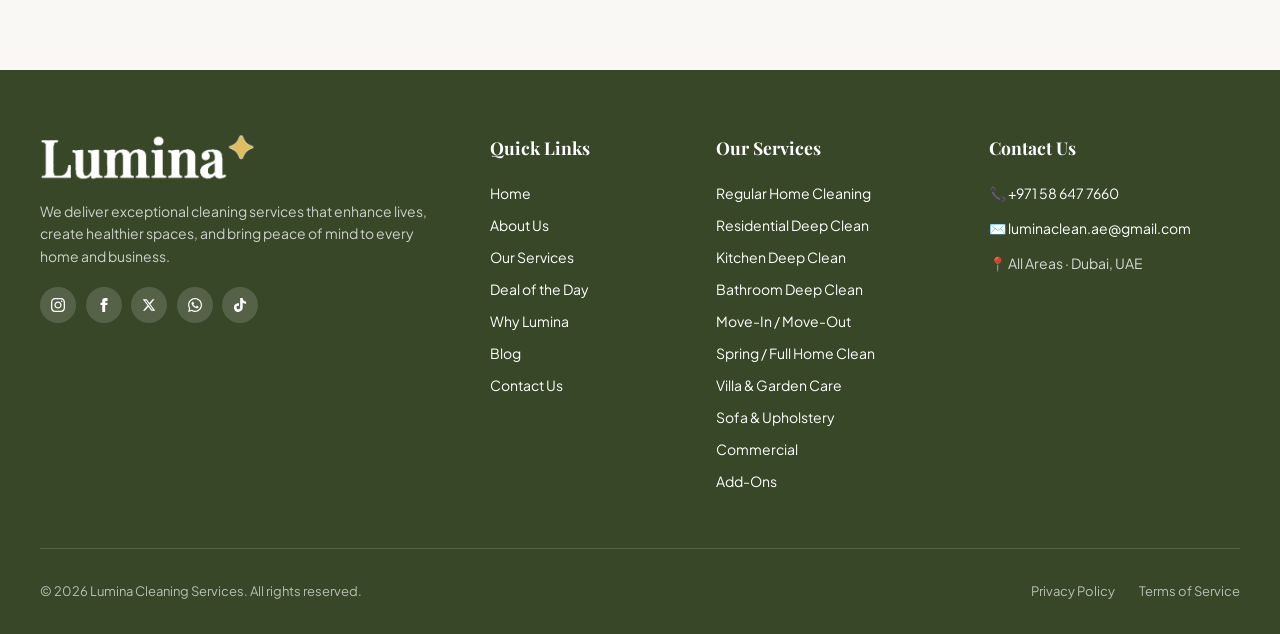
==== commit b0b395da: "Update social media links" ====
--- a/about.html
+++ b/about.html
@@ -372,9 +372,36 @@
             style="display: block; margin-bottom: 1.25rem;">
             <img src="assets/logo-white.png" alt="Lumina Cleaning Services Logo" class="brand-footer-logo-img">
           </a>
-          <p style="font-size: 0.875rem; color: rgba(255,255,255,0.75); line-height: 1.6; margin-bottom: 1.5rem;">
+          <p style="font-size: 0.875rem; color: rgba(255,255,255,0.75); line-height: 1.6; margin-bottom: 1.25rem;">
             We deliver exceptional cleaning services that enhance lives, create healthier spaces, and bring peace of mind to every home and business.
           </p>
+          <div class="info-social-links" style="margin-top: 0.5rem;">
+            <a href="https://www.instagram.com/lumina_dxb?stkn=ZjNrdGttaXVpeno4" target="_blank" rel="noopener noreferrer" class="social-circle-btn footer-social-btn" aria-label="Instagram" title="Instagram">
+              <svg width="14" height="14" fill="currentColor" viewBox="0 0 24 24">
+                <path d="M12 2.163c3.204 0 3.584.012 4.85.07 3.252.148 4.771 1.691 4.919 4.919.058 1.265.069 1.645.069 4.849 0 3.205-.012 3.584-.069 4.849-.149 3.225-1.664 4.771-4.919 4.919-1.266.058-1.644.07-4.85.07-3.204 0-3.584-.012-4.849-.07-3.26-.149-4.771-1.699-4.919-4.92-.058-1.265-.07-1.644-.07-4.849 0-3.204.013-3.583.07-4.849.149-3.227 1.664-4.771 4.919-4.919 1.266-.057 1.645-.069 4.849-.069zm0-2.163c-3.259 0-3.667.014-4.947.072-4.358.2-6.78 2.618-6.98 6.98-.059 1.281-.073 1.689-.073 4.948 0 3.259.014 3.668.072 4.948.2 4.358 2.618 6.78 6.98 6.98 1.281.058 1.689.072 4.948.072 3.259 0 3.668-.014 4.948-.072 4.354-.2 6.782-2.618 6.979-6.98.059-1.28.073-1.689.073-4.948 0-3.259-.014-3.667-.072-4.947-.196-4.354-2.617-6.78-6.979-6.98-1.281-.059-1.69-.073-4.949-.073zm0 5.838c-3.403 0-6.162 2.759-6.162 6.162s2.759 6.163 6.162 6.163 6.162-2.759 6.162-6.163c0-3.403-2.759-6.162-6.162-6.162zm0 10.162c-2.209 0-4-1.79-4-4 0-2.209 1.791-4 4-4s4 1.791 4 4c0 2.21-1.791 4-4 4zm6.406-11.845c-.796 0-1.441.645-1.441 1.44s.645 1.44 1.441 1.44c.795 0 1.439-.645 1.439-1.44s-.644-1.44-1.439-1.44z" />
+              </svg>
+            </a>
+            <a href="https://www.facebook.com/profile.php?id=61594346194369" target="_blank" rel="noopener noreferrer" class="social-circle-btn footer-social-btn" aria-label="Facebook" title="Facebook">
+              <svg width="14" height="14" fill="currentColor" viewBox="0 0 24 24">
+                <path d="M9 8H6v4h3v12h5V12h3.642L18 8h-4V6.333C14 5.374 14.5 5 15.5 5H18V0h-3.808C10.592 0 9 1.583 9 4.615V8z" />
+              </svg>
+            </a>
+            <a href="#" class="social-circle-btn footer-social-btn" aria-label="X / Twitter" title="X / Twitter">
+              <svg width="14" height="14" fill="currentColor" viewBox="0 0 24 24">
+                <path d="M18.244 2.25h3.308l-7.227 8.26 8.502 11.24H16.17l-5.214-6.817L4.99 21.75H1.68l7.73-8.835L1.254 2.25H8.08l4.713 6.231zm-1.161 17.52h1.833L7.084 4.126H5.117z" />
+              </svg>
+            </a>
+            <a href="#" class="social-circle-btn footer-social-btn" aria-label="WhatsApp" title="WhatsApp">
+              <svg width="14" height="14" fill="currentColor" viewBox="0 0 24 24">
+                <path d="M.057 24l1.687-6.163c-1.041-1.804-1.588-3.849-1.587-5.946.003-6.556 5.338-11.891 11.893-11.891 3.181.001 6.167 1.24 8.413 3.488 2.245 2.248 3.481 5.236 3.48 8.414-.003 6.557-5.338 11.892-11.893 11.892-1.99-.001-3.951-.5-5.688-1.448l-6.305 1.654zm6.597-3.807c1.676.995 3.276 1.591 5.392 1.592 5.448 0 9.886-4.434 9.889-9.885.002-5.462-4.415-9.89-9.881-9.892-5.452 0-9.887 4.434-9.889 9.884-.001 2.225.651 3.891 1.746 5.634l-.999 3.648 3.742-.981zm11.387-5.464c-.074-.124-.272-.198-.57-.347-.297-.149-1.758-.868-2.031-.967-.272-.099-.47-.149-.669.149-.198.297-.768.967-.941 1.165-.173.198-.347.223-.644.074-.297-.149-1.255-.462-2.39-1.475-.883-.788-1.48-1.761-1.653-2.059-.173-.297-.018-.458.13-.606.134-.133.297-.347.446-.521.151-.172.2-.296.3-.495.099-.198.05-.372-.025-.521-.075-.148-.669-1.611-.916-2.206-.242-.579-.487-.501-.669-.51-.173-.008-.371-.01-.57-.01-.198 0-.52.074-.792.372-.272.297-1.04 1.016-1.04 2.479 0 1.462 1.065 2.875 1.213 3.074.149.198 2.095 3.2 5.076 4.487.709.306 1.263.489 1.694.626.712.226 1.36.194 1.872.118.571-.085 1.758-.719 2.006-1.413.248-.695.248-1.29.173-1.414z" />
+              </svg>
+            </a>
+            <a href="#" class="social-circle-btn footer-social-btn" aria-label="TikTok" title="TikTok">
+              <svg width="14" height="14" fill="currentColor" viewBox="0 0 24 24">
+                <path d="M12.525.02c1.31-.02 2.61-.01 3.91-.02.08 1.53.63 3.09 1.75 4.17 1.12 1.11 2.7 1.62 4.24 1.79v4.03c-1.44-.05-2.89-.35-4.2-.97-.57-.26-1.1-.59-1.62-.93-.01 2.92.01 5.84-.02 8.75-.08 1.4-.54 2.79-1.35 3.94-1.31 1.92-3.58 3.17-5.91 3.21-1.43.08-2.86-.31-4.08-1.03-2.02-1.19-3.44-3.37-3.65-5.71-.02-.5-.03-1-.01-1.49.18-1.9 1.12-3.72 2.58-4.96 1.66-1.44 3.98-2.13 6.15-1.72.02 1.48-.04 2.96-.04 4.44-.99-.32-2.15-.23-3.02.37-.82.57-1.31 1.54-1.28 2.54.02.94.51 1.83 1.28 2.37.95.66 2.2.78 3.26.33.95-.41 1.63-1.33 1.72-2.35.08-2.86.04-5.73.04-8.59V.02z" />
+              </svg>
+            </a>
+          </div>
         </div>
 
         <!-- Quick Links -->
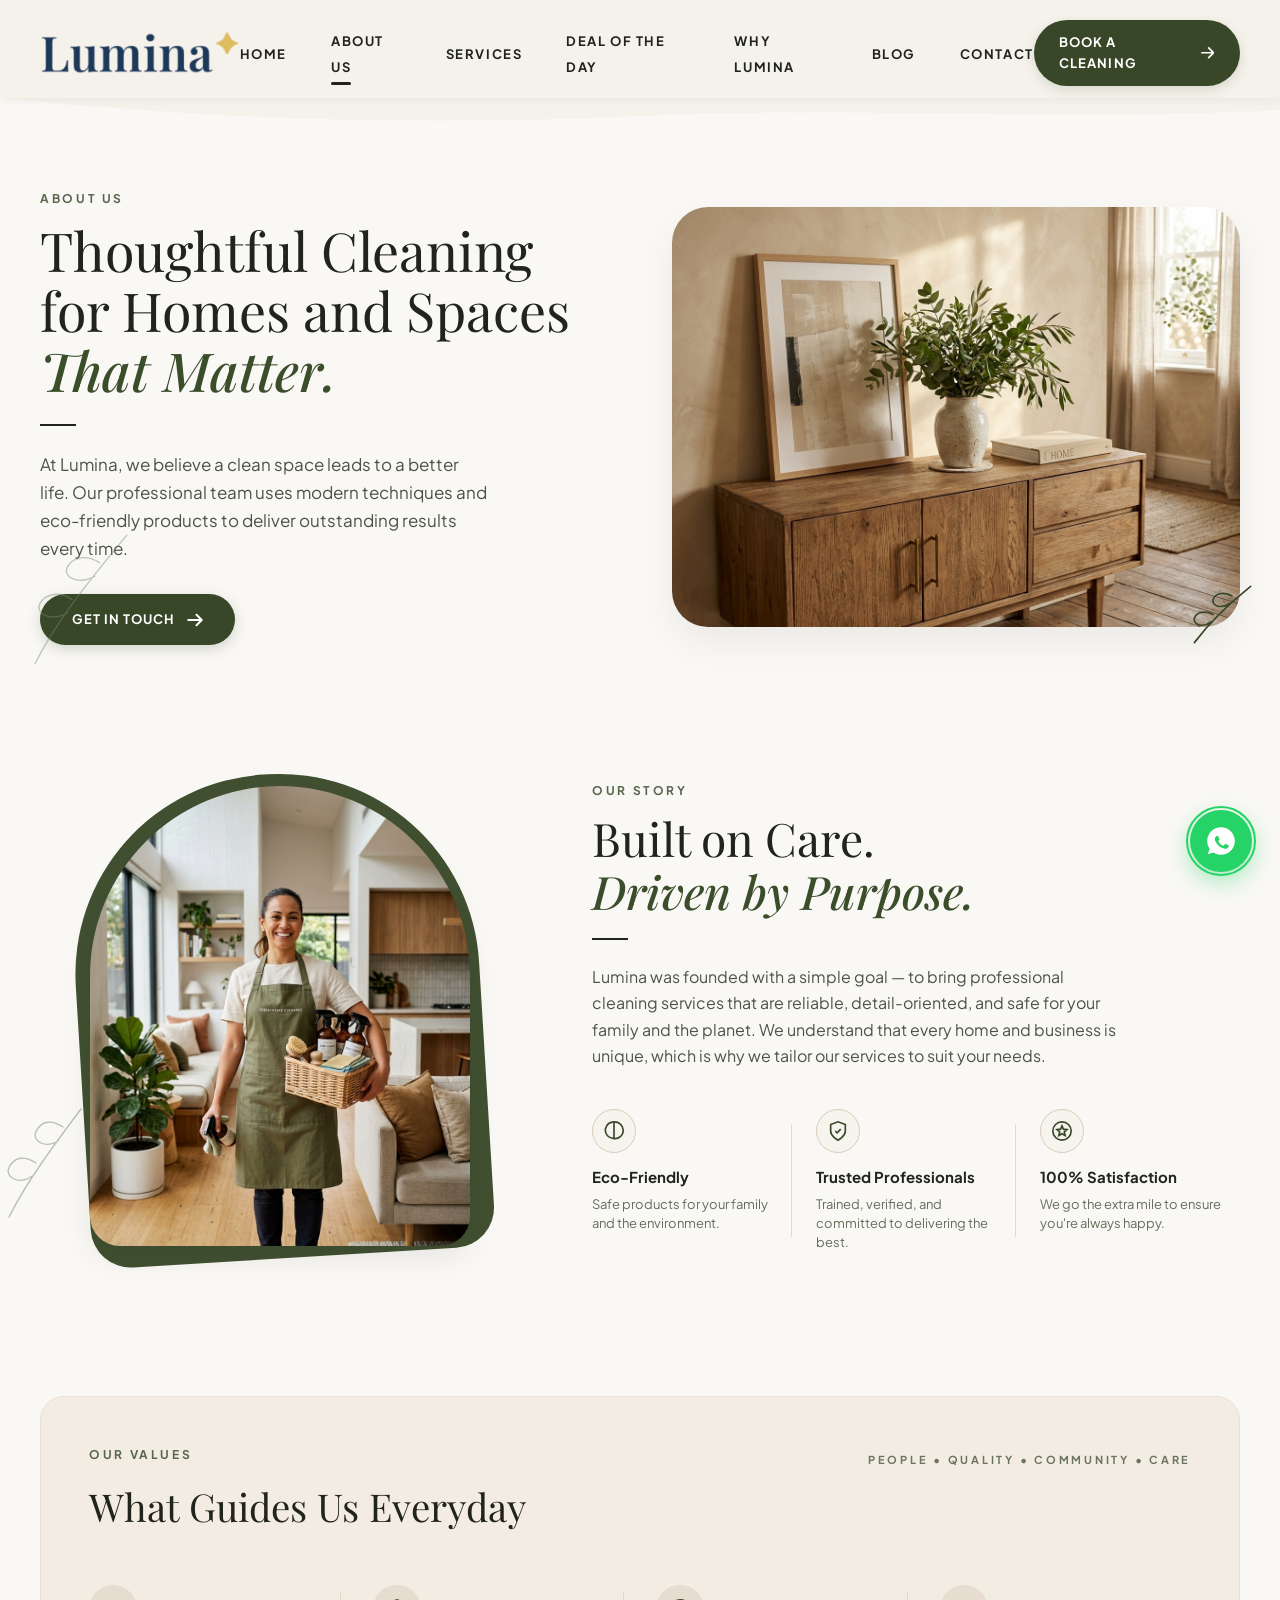
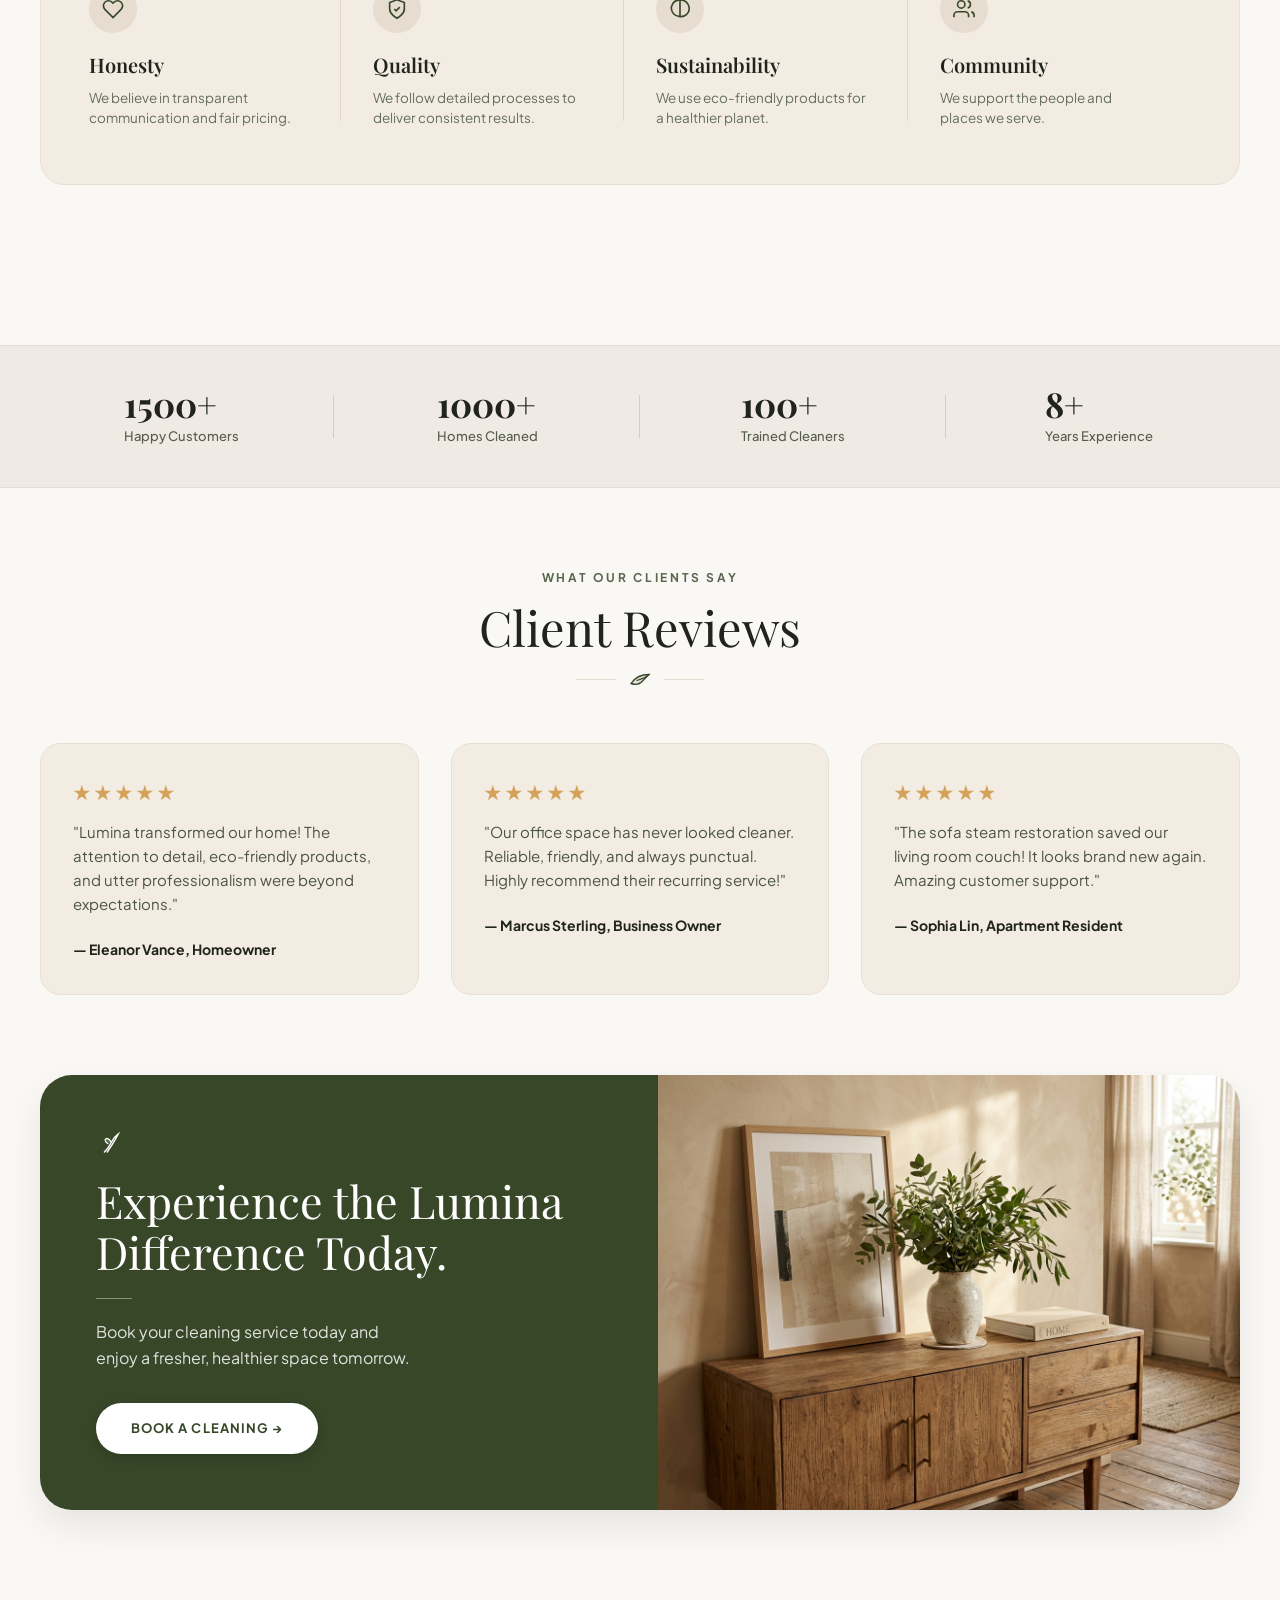
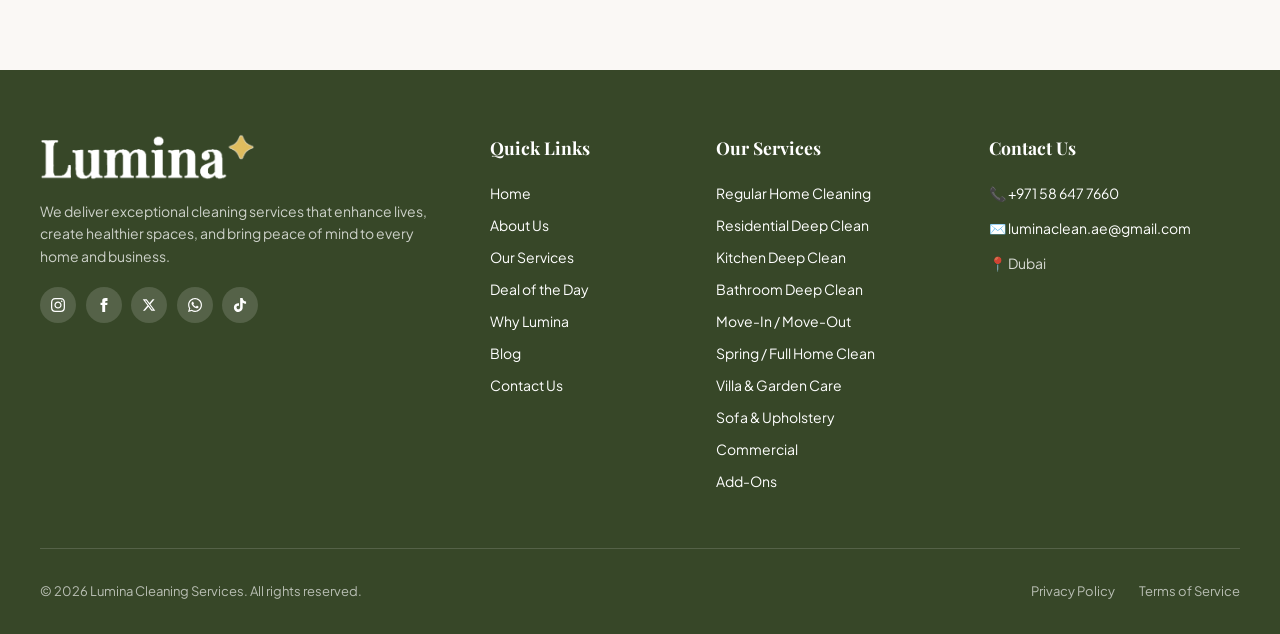
==== commit 9b6cd025: "Update location to Dubai only" ====
--- a/about.html
+++ b/about.html
@@ -444,7 +444,7 @@
             style="list-style: none; display: flex; flex-direction: column; gap: 0.8rem; font-size: 0.875rem; color: rgba(255,255,255,0.8);">
             <li><a href="tel:+971586477660" style="color: #FFF; text-decoration: none;">📞 +971 58 647 7660</a></li>
             <li><a href="mailto:luminaclean.ae@gmail.com" style="color: #FFF; text-decoration: none;">✉️ luminaclean.ae@gmail.com</a></li>
-            <li>📍 All Areas · Dubai, UAE</li>
+            <li>📍 Dubai</li>
           </ul>
         </div>
       </div>
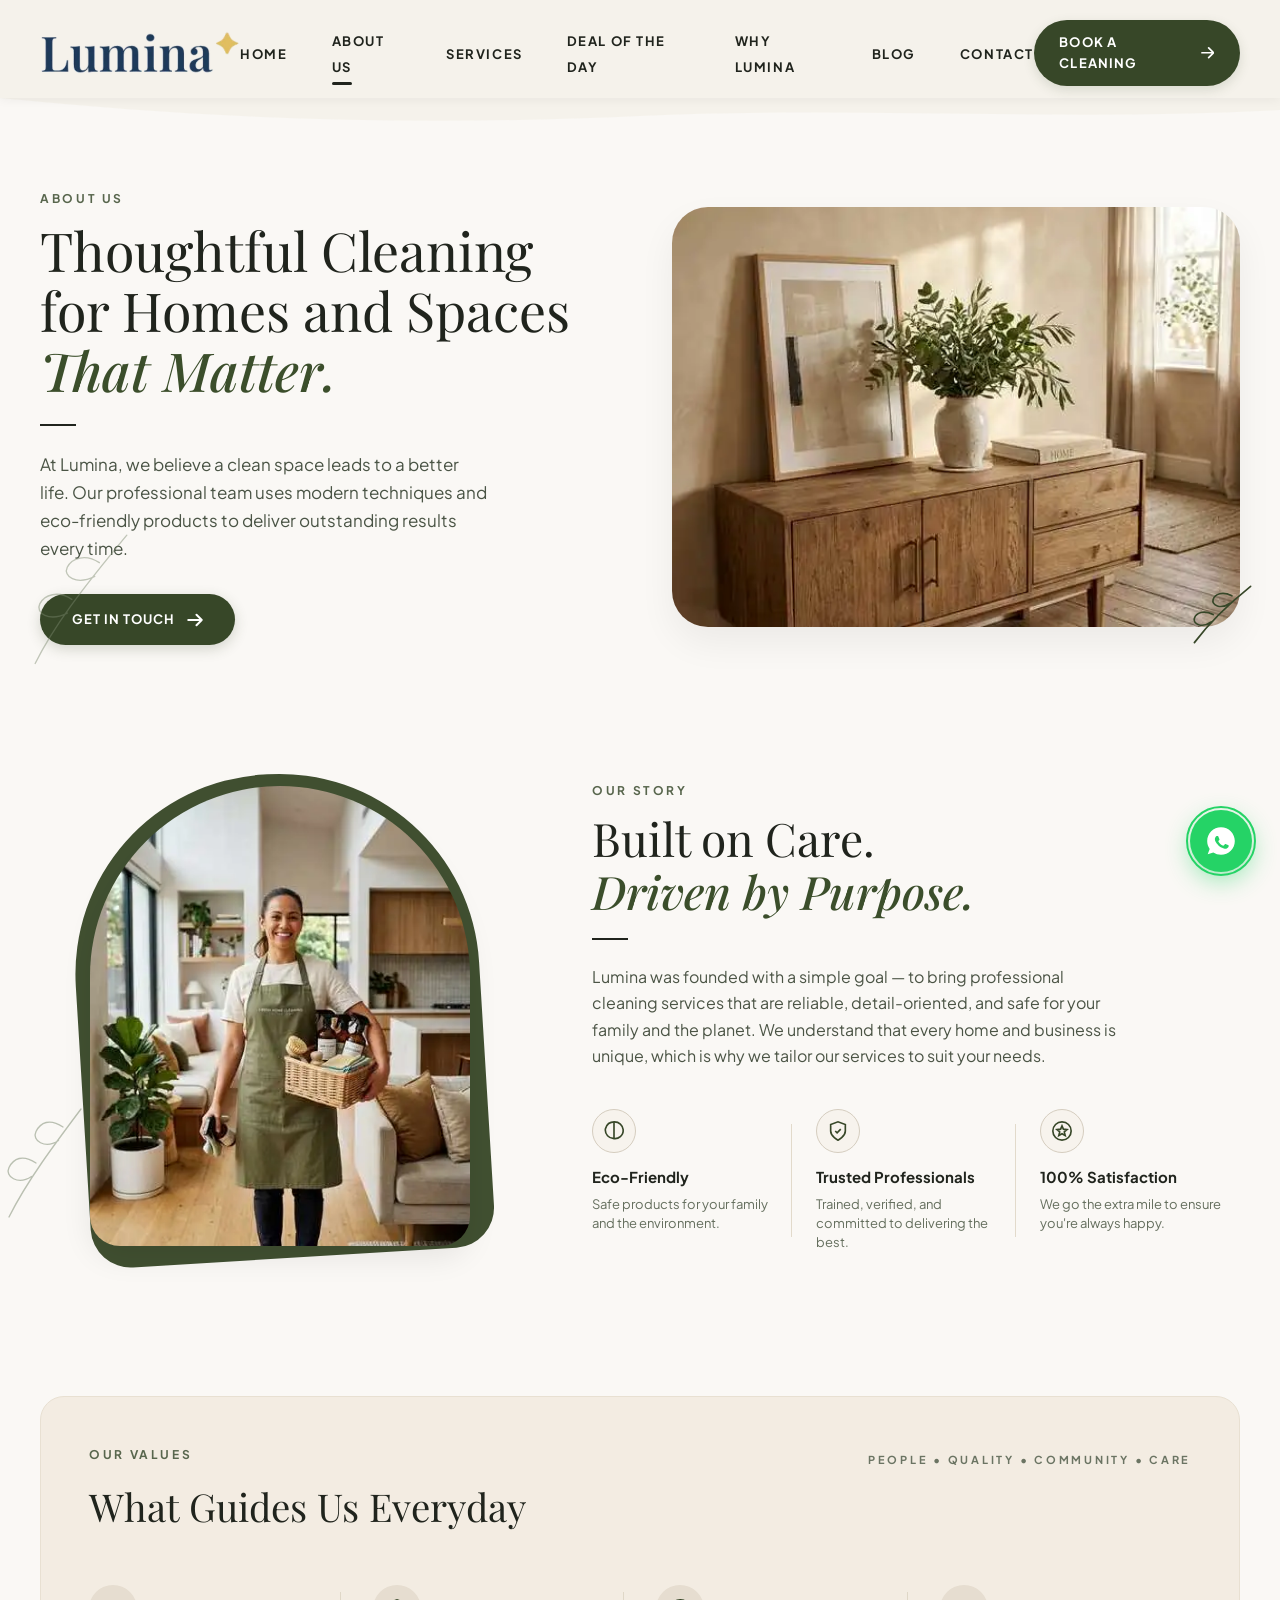
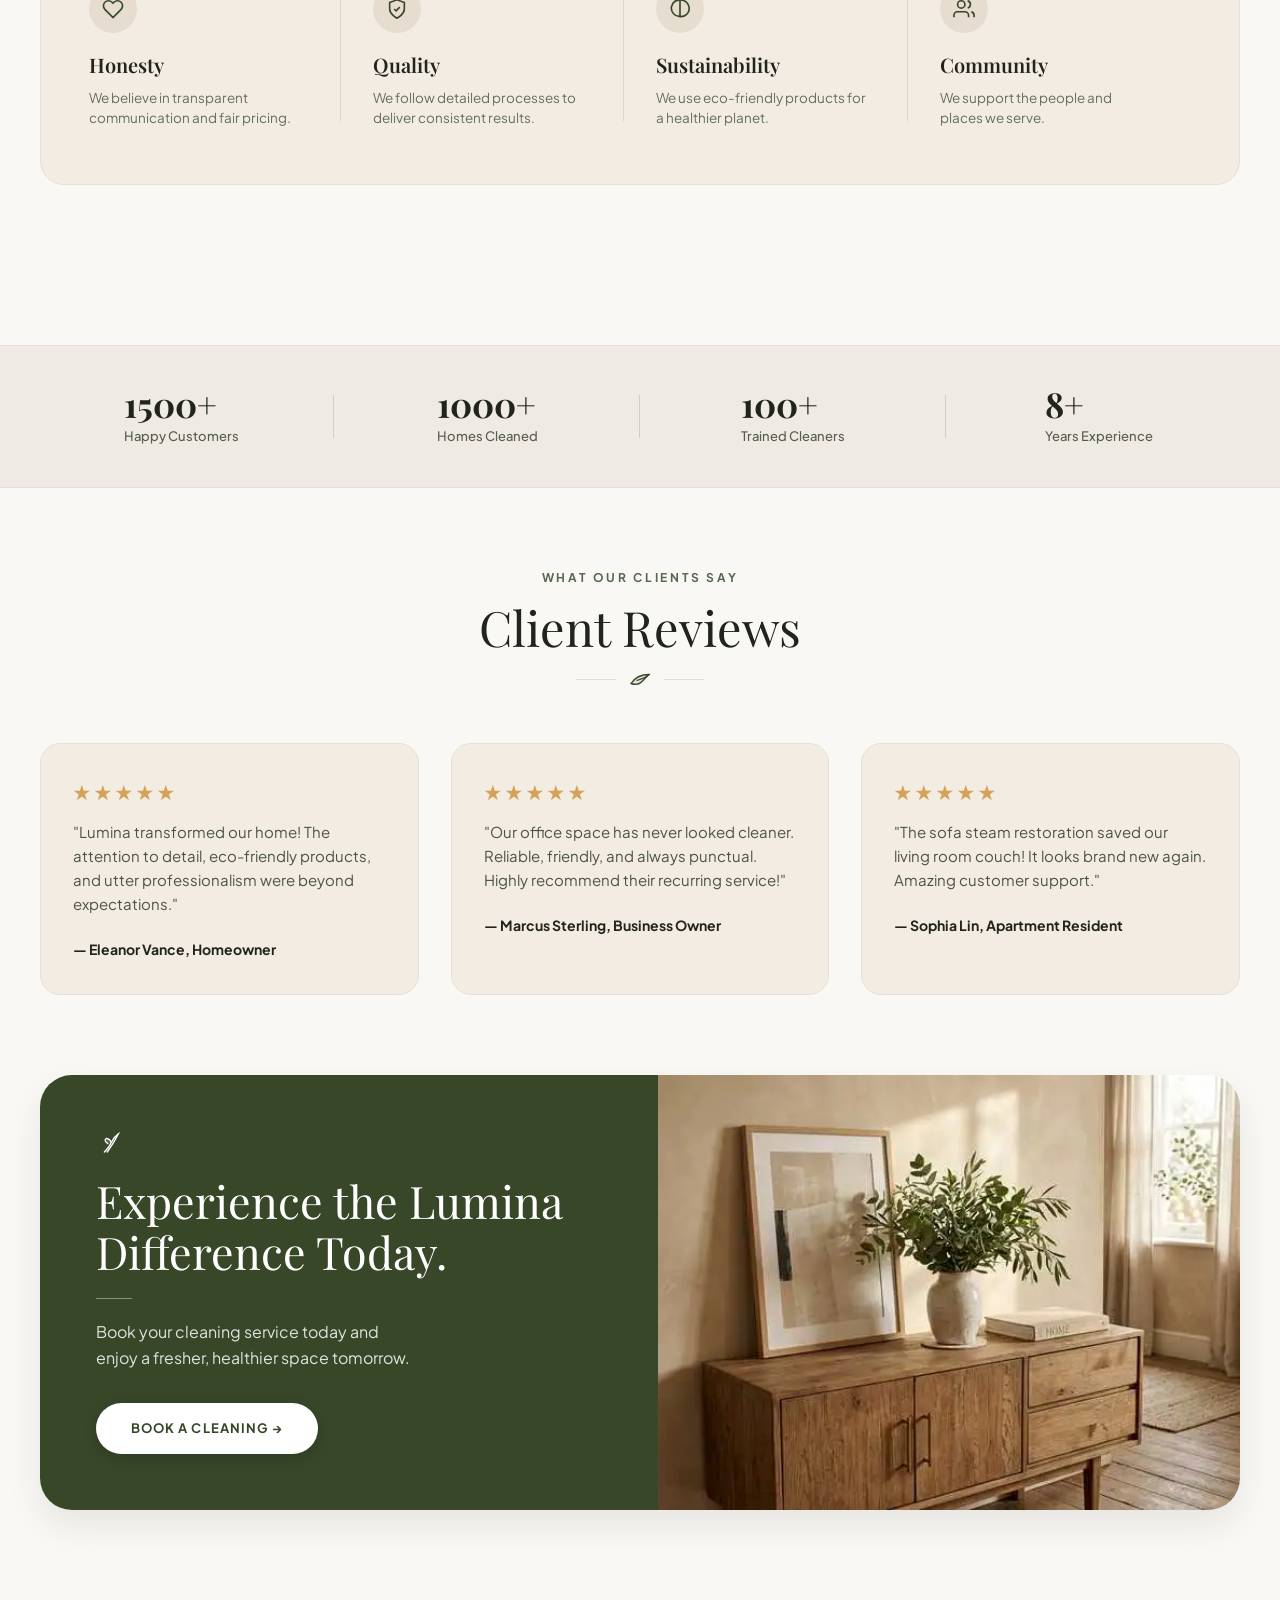
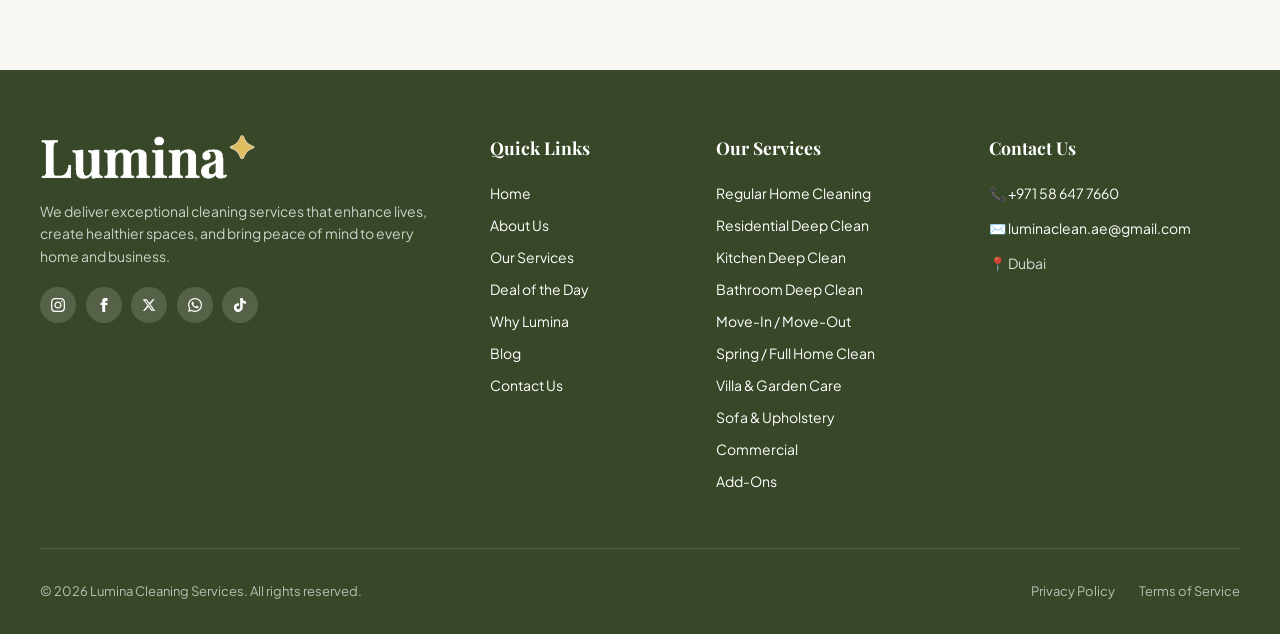
==== commit c4cf69f7: "Optimize website images" ====
--- a/about.html
+++ b/about.html
@@ -24,7 +24,7 @@
 
       <!-- Brand Logo -->
       <a href="index.html" class="logo" id="brand-logo" aria-label="Lumina Cleaning Services Home">
-        <img src="assets/logo.png" alt="Lumina Cleaning Services Logo" class="brand-logo-img">
+        <img loading="eager" fetchpriority="high" width="160" height="38" src="assets/logo.webp" alt="Lumina Cleaning Services Logo" class="brand-logo-img">
       </a>
 
       <!-- Navigation Links -->
@@ -106,7 +106,7 @@
 
           <div class="about-hero-image-container">
             <div class="about-hero-img-wrap">
-              <img src="assets/about_hero_decor.jpg" alt="Thoughtful aesthetic home decor" class="about-hero-img" />
+              <img loading="eager" fetchpriority="high" width="540" height="403" src="assets/about_hero_decor.webp" alt="Thoughtful aesthetic home decor" class="about-hero-img" />
             </div>
             <svg class="frame-leaf-accent" viewBox="0 0 80 80" fill="none" xmlns="http://www.w3.org/2000/svg">
               <path
@@ -131,7 +131,7 @@
             <div class="arch-image-wrapper">
               <div class="arch-backdrop-shape"></div>
               <div class="arch-img-frame">
-                <img src="assets/about_team_member.jpg" alt="Lumina Professional Cleaner" class="arch-team-img" />
+                <img loading="lazy" width="420" height="562" src="assets/about_team_member.webp" alt="Lumina Professional Cleaner" class="arch-team-img" />
               </div>
             </div>
           </div>
@@ -356,7 +356,7 @@
           </a>
         </div>
         <div class="cta-banner-right">
-          <img src="assets/about_hero_decor.jpg" alt="Aesthetic clean home space" class="cta-banner-img" />
+          <img loading="lazy" width="540" height="403" src="assets/about_hero_decor.webp" alt="Aesthetic clean home space" class="cta-banner-img" />
         </div>
       </div>
     </div>
@@ -370,7 +370,7 @@
         <div>
           <a href="index.html" class="footer-logo" aria-label="Lumina Cleaning Services Home"
             style="display: block; margin-bottom: 1.25rem;">
-            <img src="assets/logo-white.png" alt="Lumina Cleaning Services Logo" class="brand-footer-logo-img">
+            <img loading="lazy" width="160" height="38" src="assets/logo-white.webp" alt="Lumina Cleaning Services Logo" class="brand-footer-logo-img">
           </a>
           <p style="font-size: 0.875rem; color: rgba(255,255,255,0.75); line-height: 1.6; margin-bottom: 1.25rem;">
             We deliver exceptional cleaning services that enhance lives, create healthier spaces, and bring peace of mind to every home and business.
@@ -470,8 +470,7 @@
       </button>
 
       <div style="text-align: center; margin-bottom: 0.75rem;">
-        <img src="assets/logo.png" alt="Lumina Cleaning Services"
-          style="height: 38px; width: auto; display: inline-block;">
+        <img loading="lazy" width="160" height="38" src="assets/logo.webp" alt="Lumina Cleaning Services" style="height: 38px; width: auto; display: inline-block;">
       </div>
       <h3 class="modal-title" id="modal-title-text" style="margin-top: 0.25rem;">Book Lumina Service</h3>
       <p class="modal-subtitle">Experience a spotless, serene environment. Select your preferred date.</p>
--- a/styles.css
+++ b/styles.css
@@ -268,7 +268,7 @@
   min-height: calc(100vh - 110px);
   display: flex;
   align-items: center;
-  background-image: url('assets/hero_living_room.jpg');
+  background-image: url('assets/hero_living_room.webp');
   background-size: cover;
   background-position: center 30%;
   overflow: hidden;
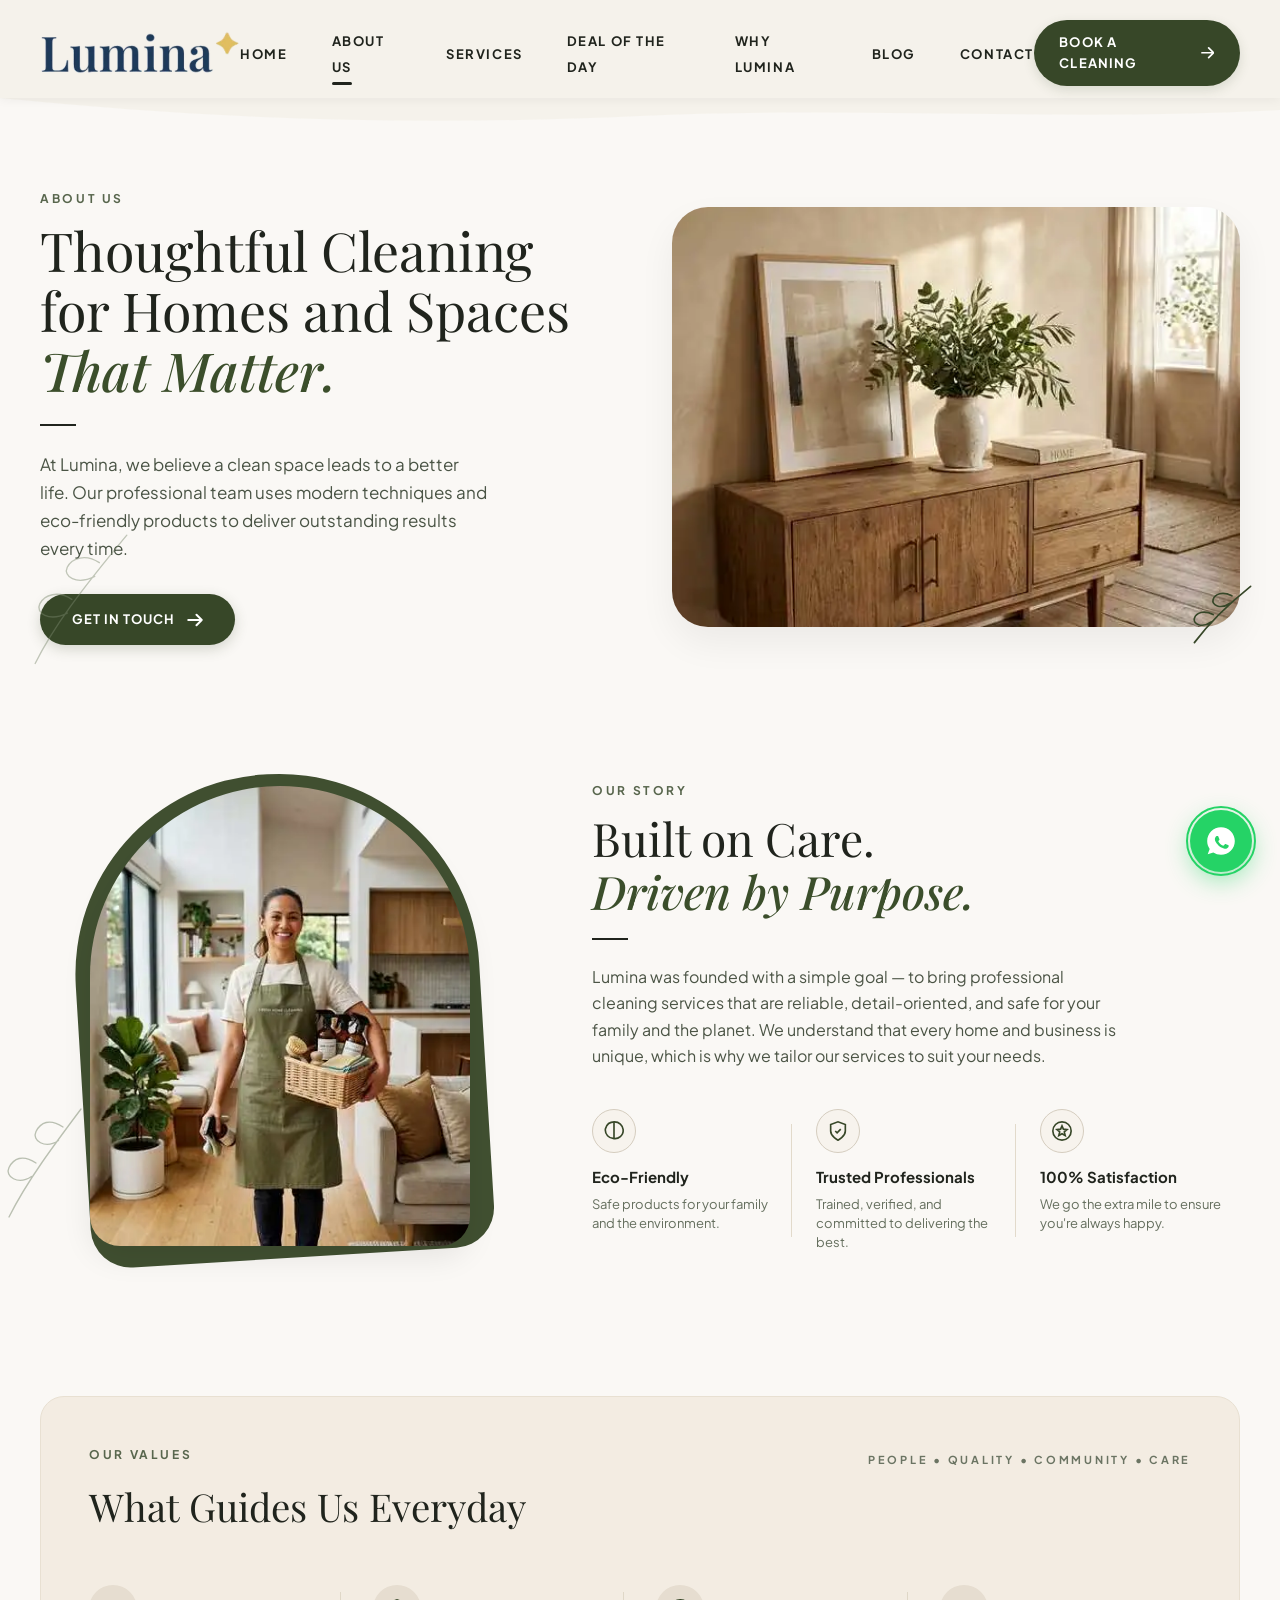
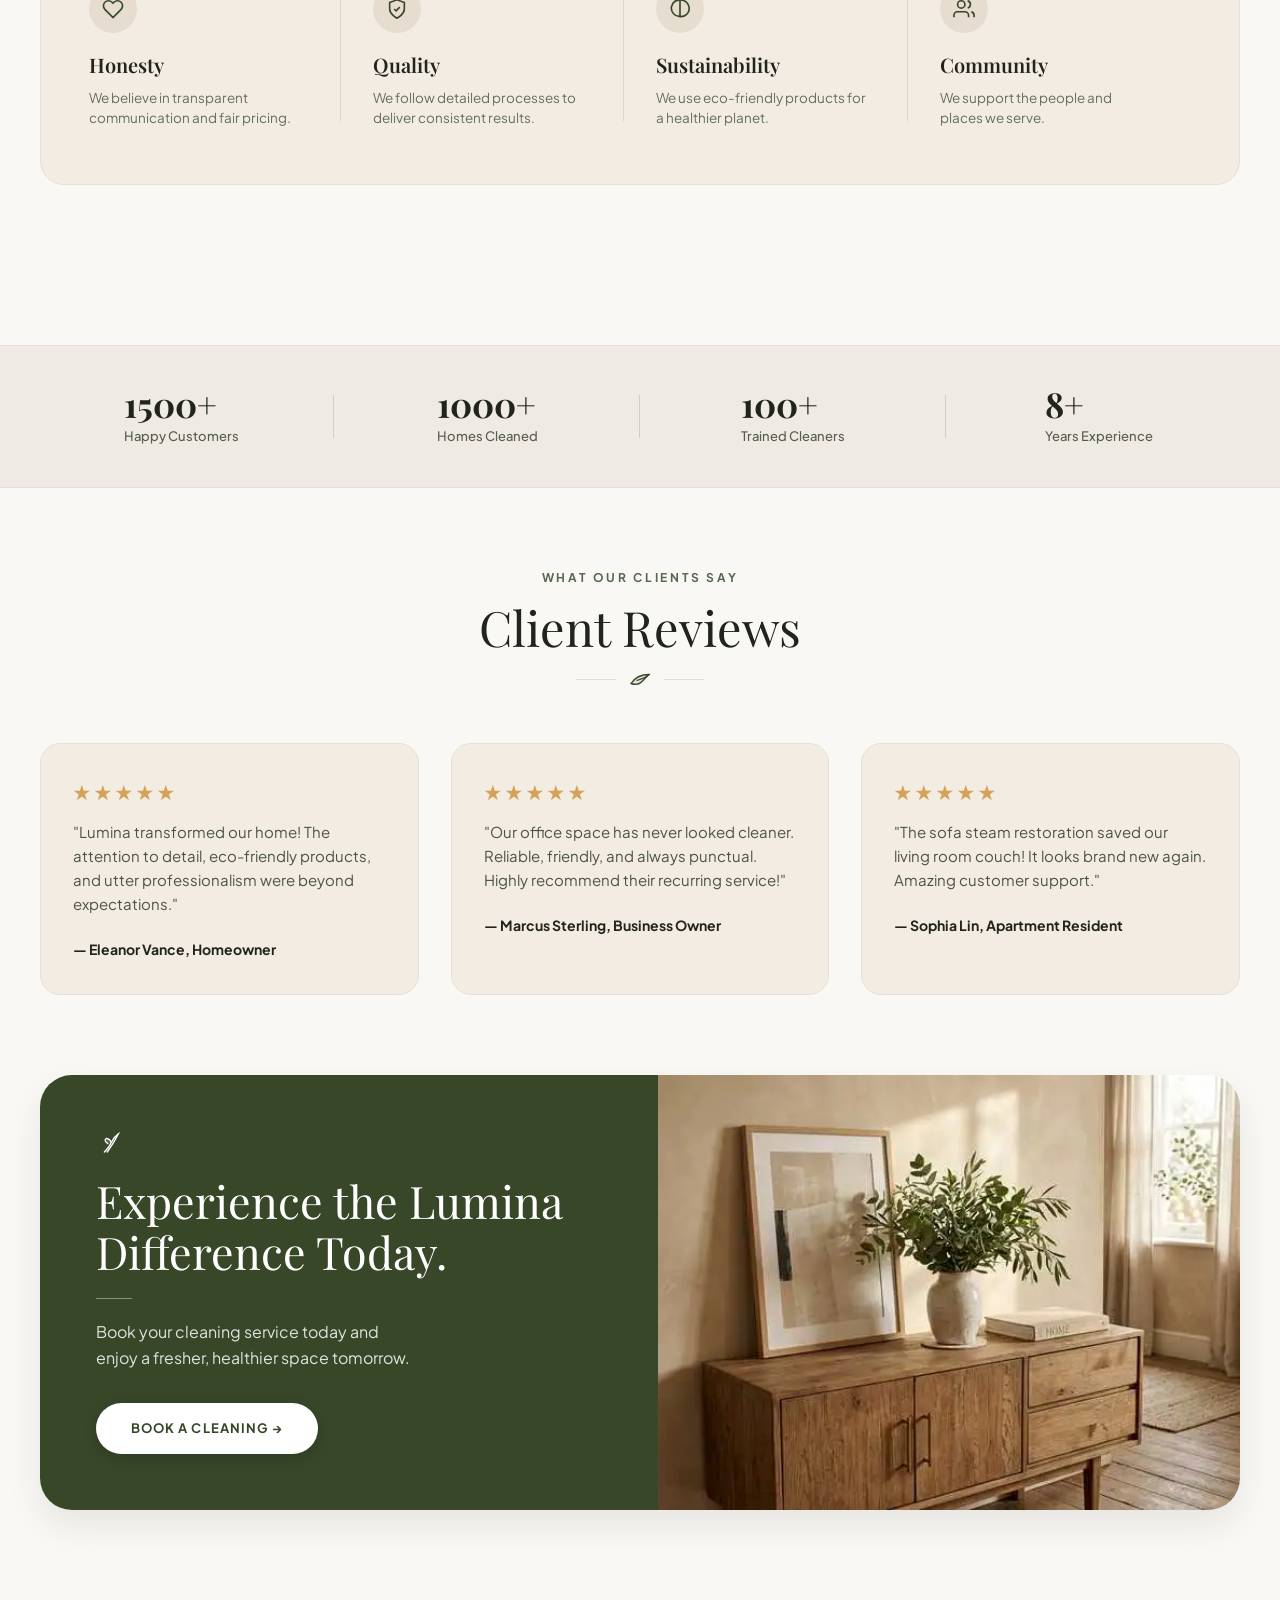
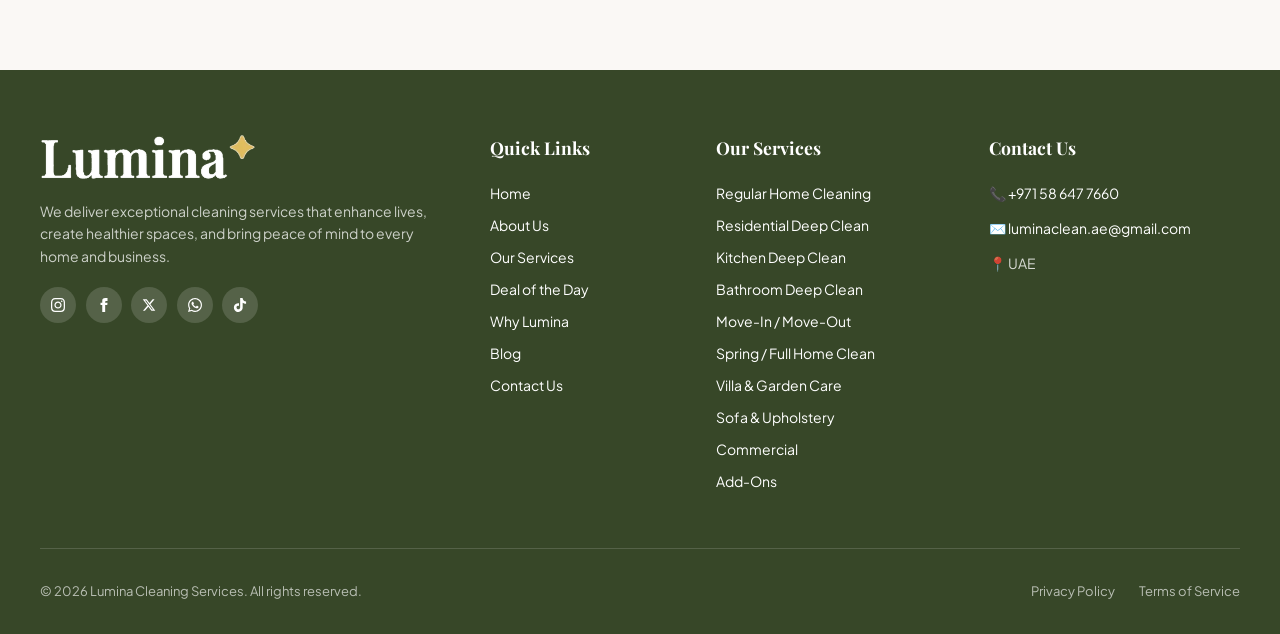
==== commit 9628377d: "update website location to UAE" ====
--- a/about.html
+++ b/about.html
@@ -6,7 +6,7 @@
   <meta name="viewport" content="width=device-width, initial-scale=1.0">
   <title>About Us - Lumina Cleaning Services</title>
   <meta name="description"
-    content="Learn about Lumina Cleaning Services, our mission, eco-friendly values, and dedicated team of cleaning professionals in Dubai.">
+    content="Learn about Lumina Cleaning Services, our mission, eco-friendly values, and dedicated team of cleaning professionals in UAE.">
   <!-- Favicon -->
   <link rel="icon" type="image/png" href="assets/favicon.png">
   <link rel="shortcut icon" href="assets/favicon.ico">
@@ -444,7 +444,7 @@
             style="list-style: none; display: flex; flex-direction: column; gap: 0.8rem; font-size: 0.875rem; color: rgba(255,255,255,0.8);">
             <li><a href="tel:+971586477660" style="color: #FFF; text-decoration: none;">📞 +971 58 647 7660</a></li>
             <li><a href="mailto:luminaclean.ae@gmail.com" style="color: #FFF; text-decoration: none;">✉️ luminaclean.ae@gmail.com</a></li>
-            <li>📍 Dubai</li>
+            <li>📍 UAE</li>
           </ul>
         </div>
       </div>
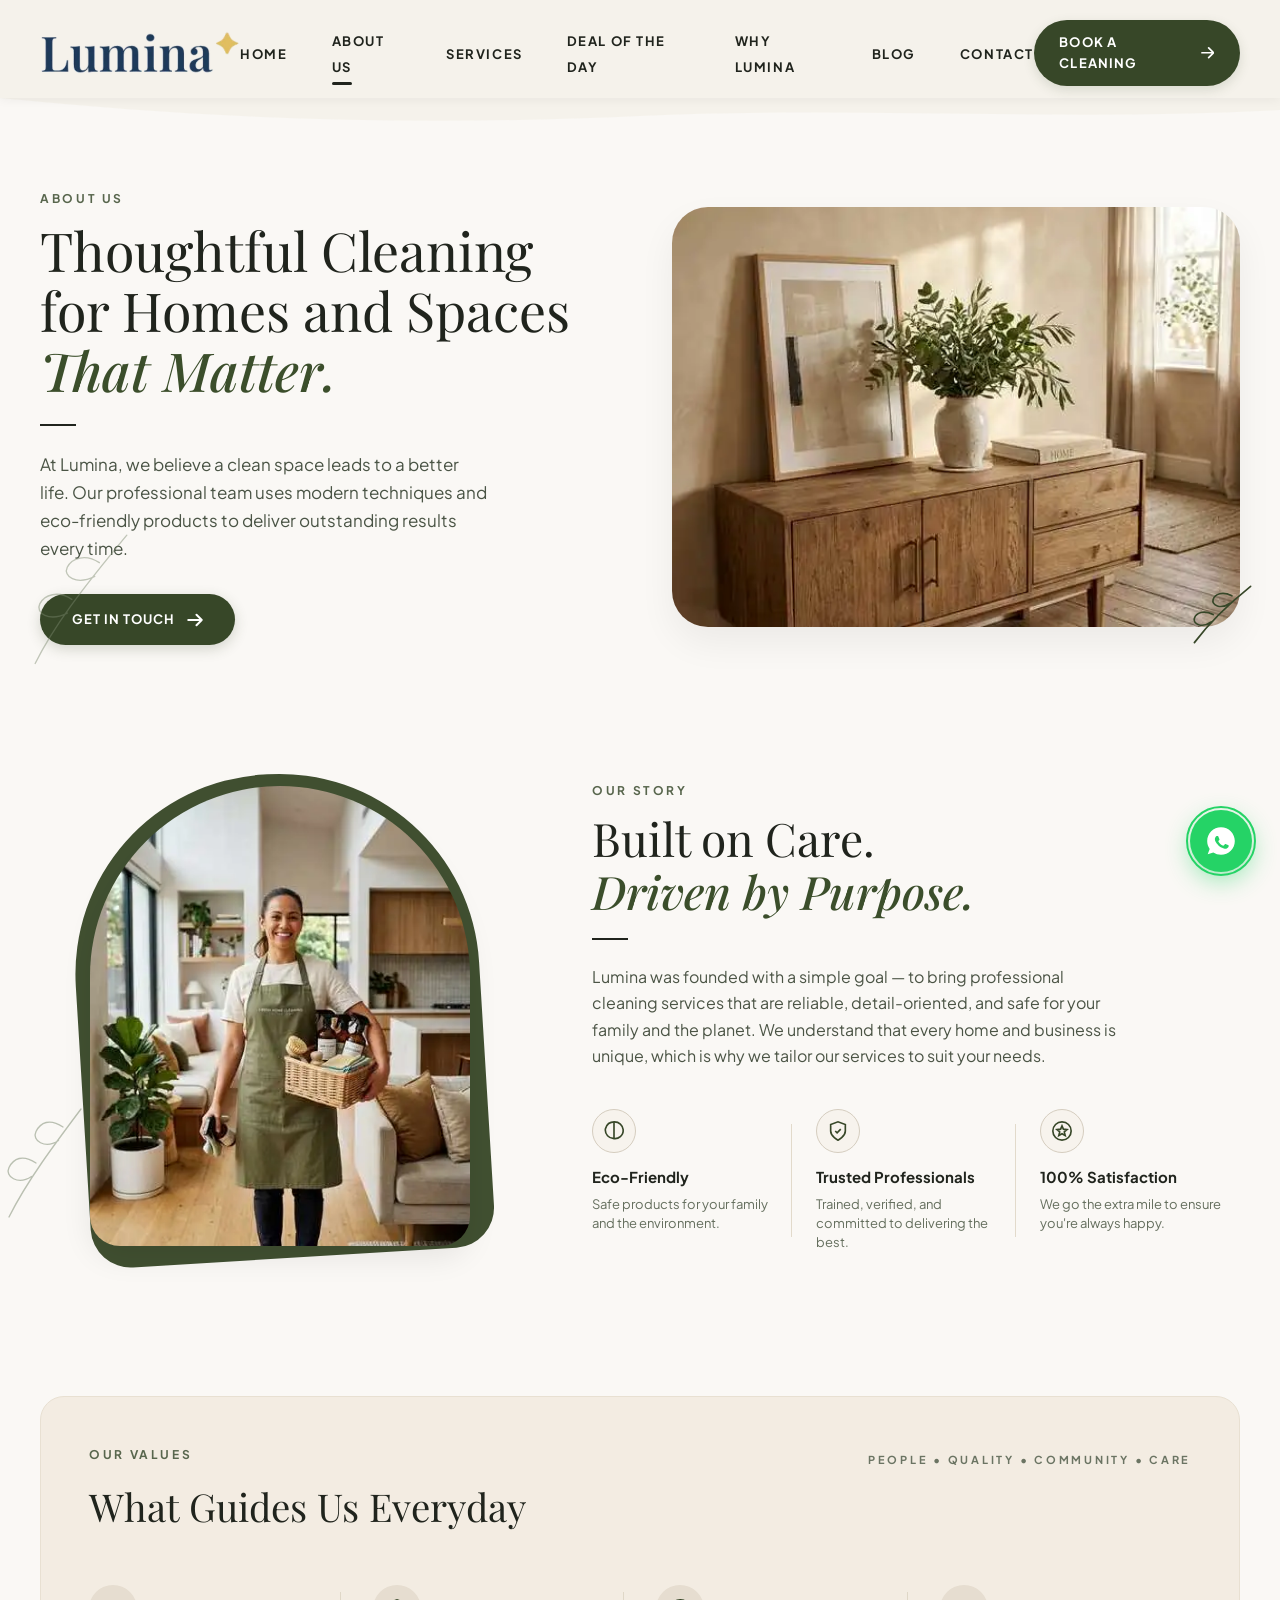
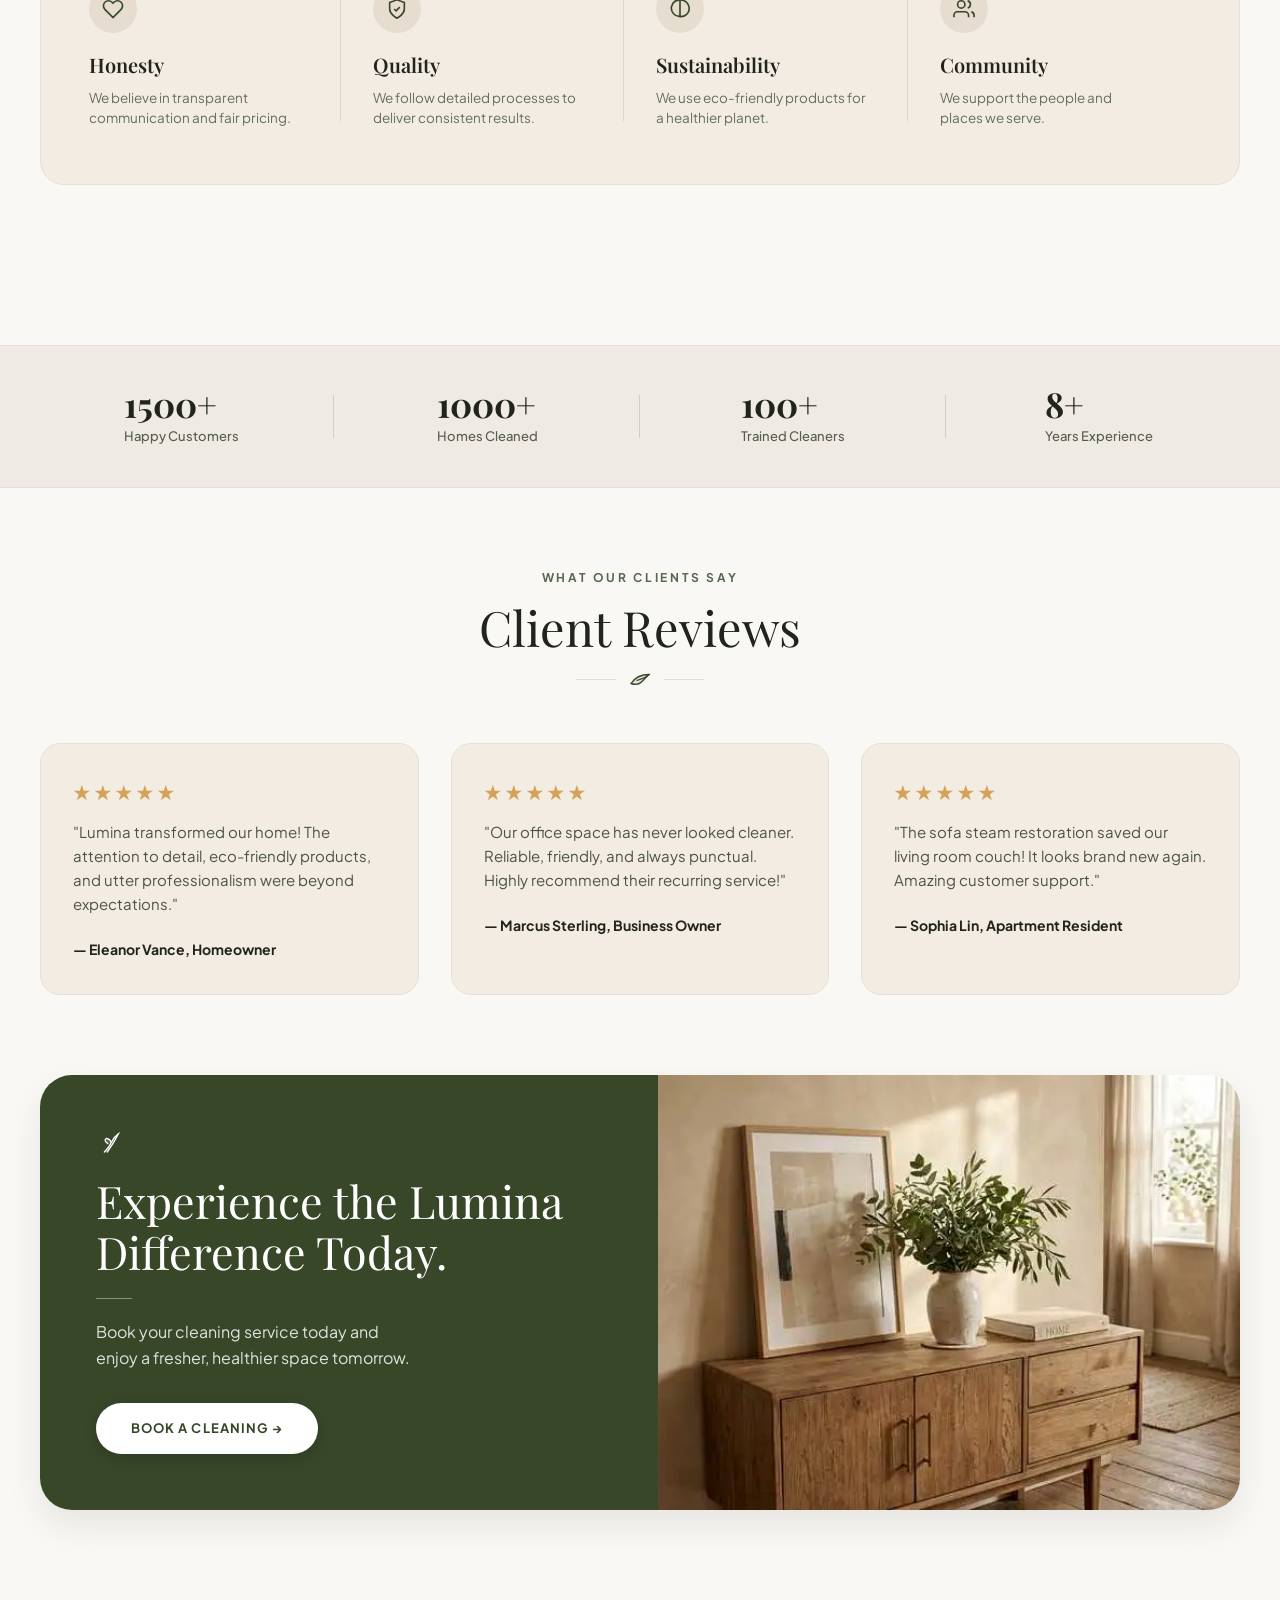
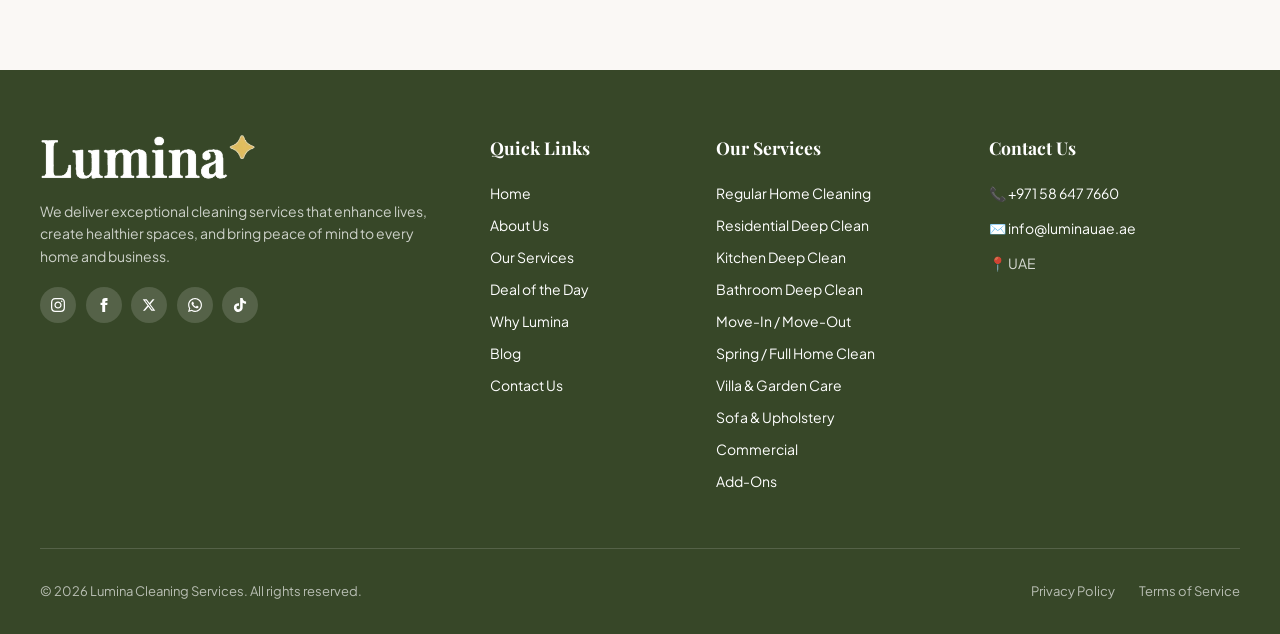
==== commit 92c3da01: "Update Lumina contact email" ====
--- a/about.html
+++ b/about.html
@@ -443,7 +443,7 @@
           <ul
             style="list-style: none; display: flex; flex-direction: column; gap: 0.8rem; font-size: 0.875rem; color: rgba(255,255,255,0.8);">
             <li><a href="tel:+971586477660" style="color: #FFF; text-decoration: none;">📞 +971 58 647 7660</a></li>
-            <li><a href="mailto:luminaclean.ae@gmail.com" style="color: #FFF; text-decoration: none;">✉️ luminaclean.ae@gmail.com</a></li>
+            <li><a href="mailto:info@luminauae.ae" style="color: #FFF; text-decoration: none;">✉️ info@luminauae.ae</a></li>
             <li>📍 UAE</li>
           </ul>
         </div>
